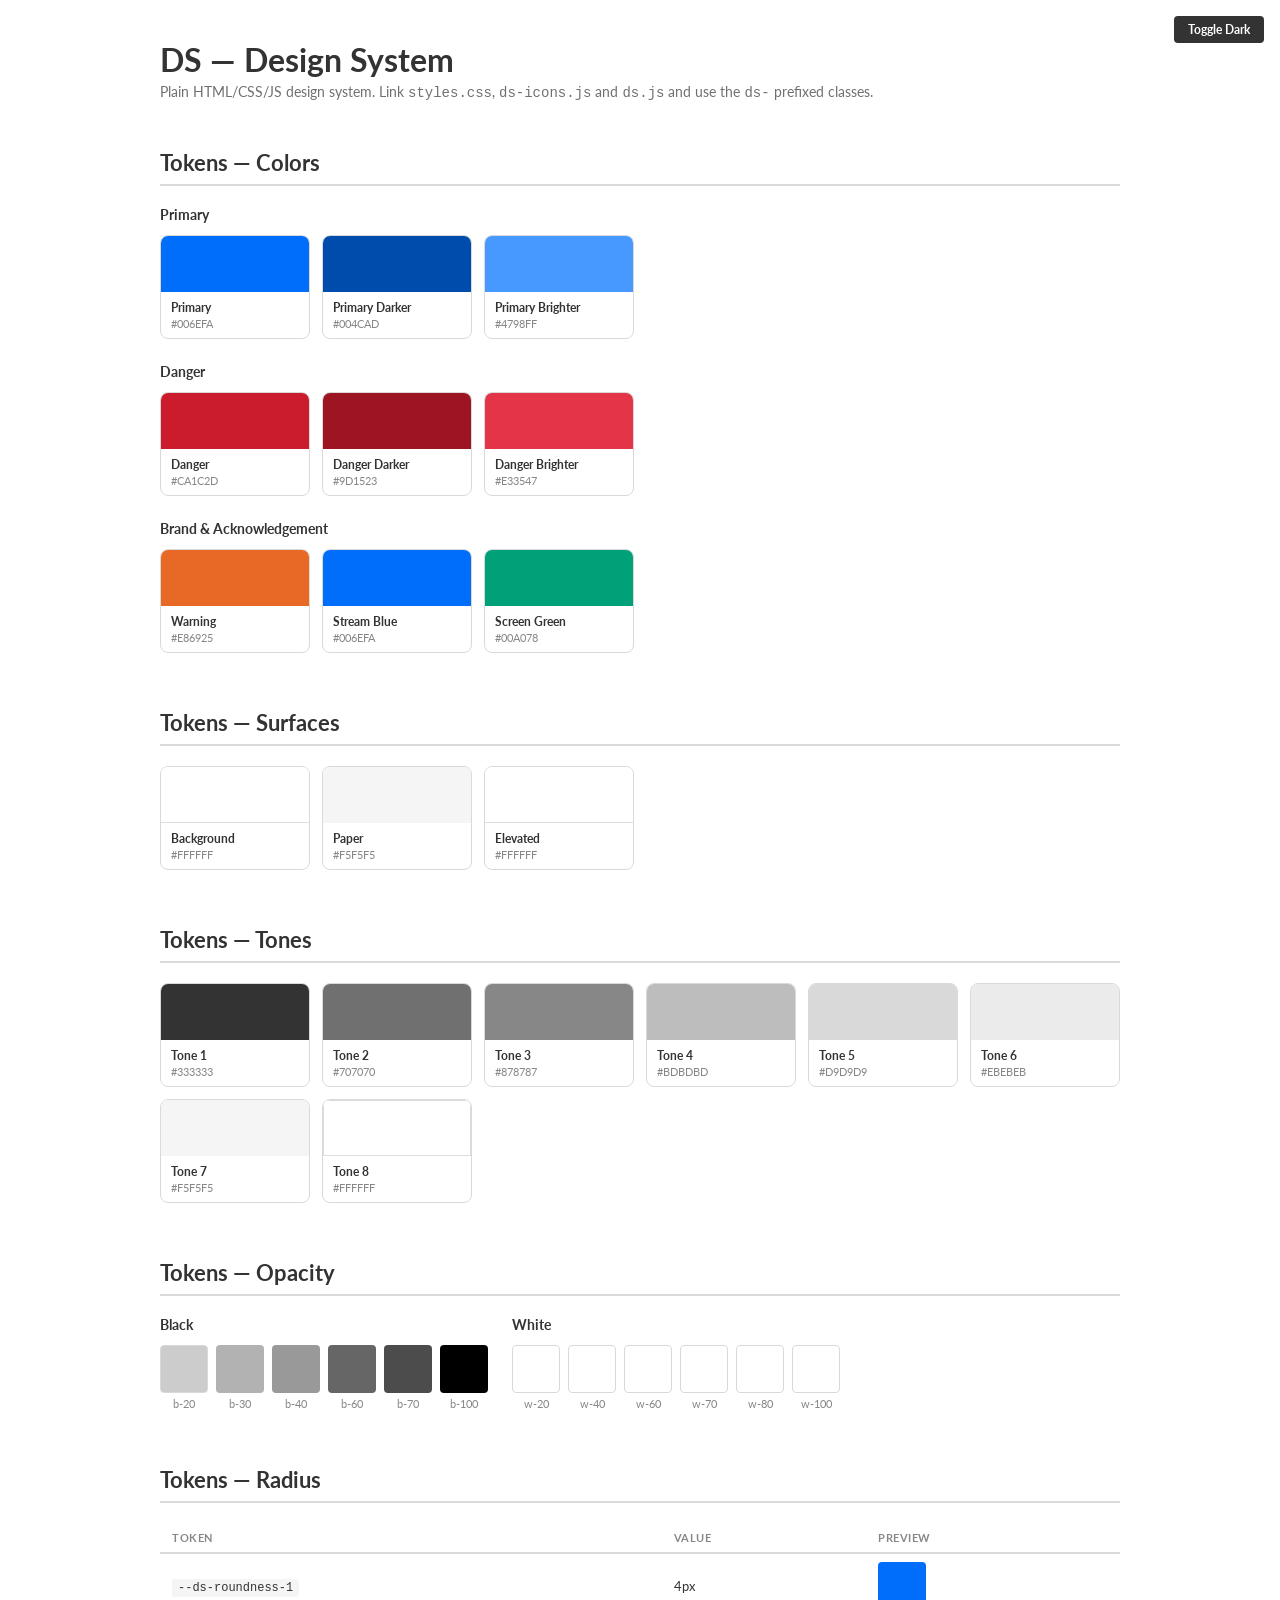
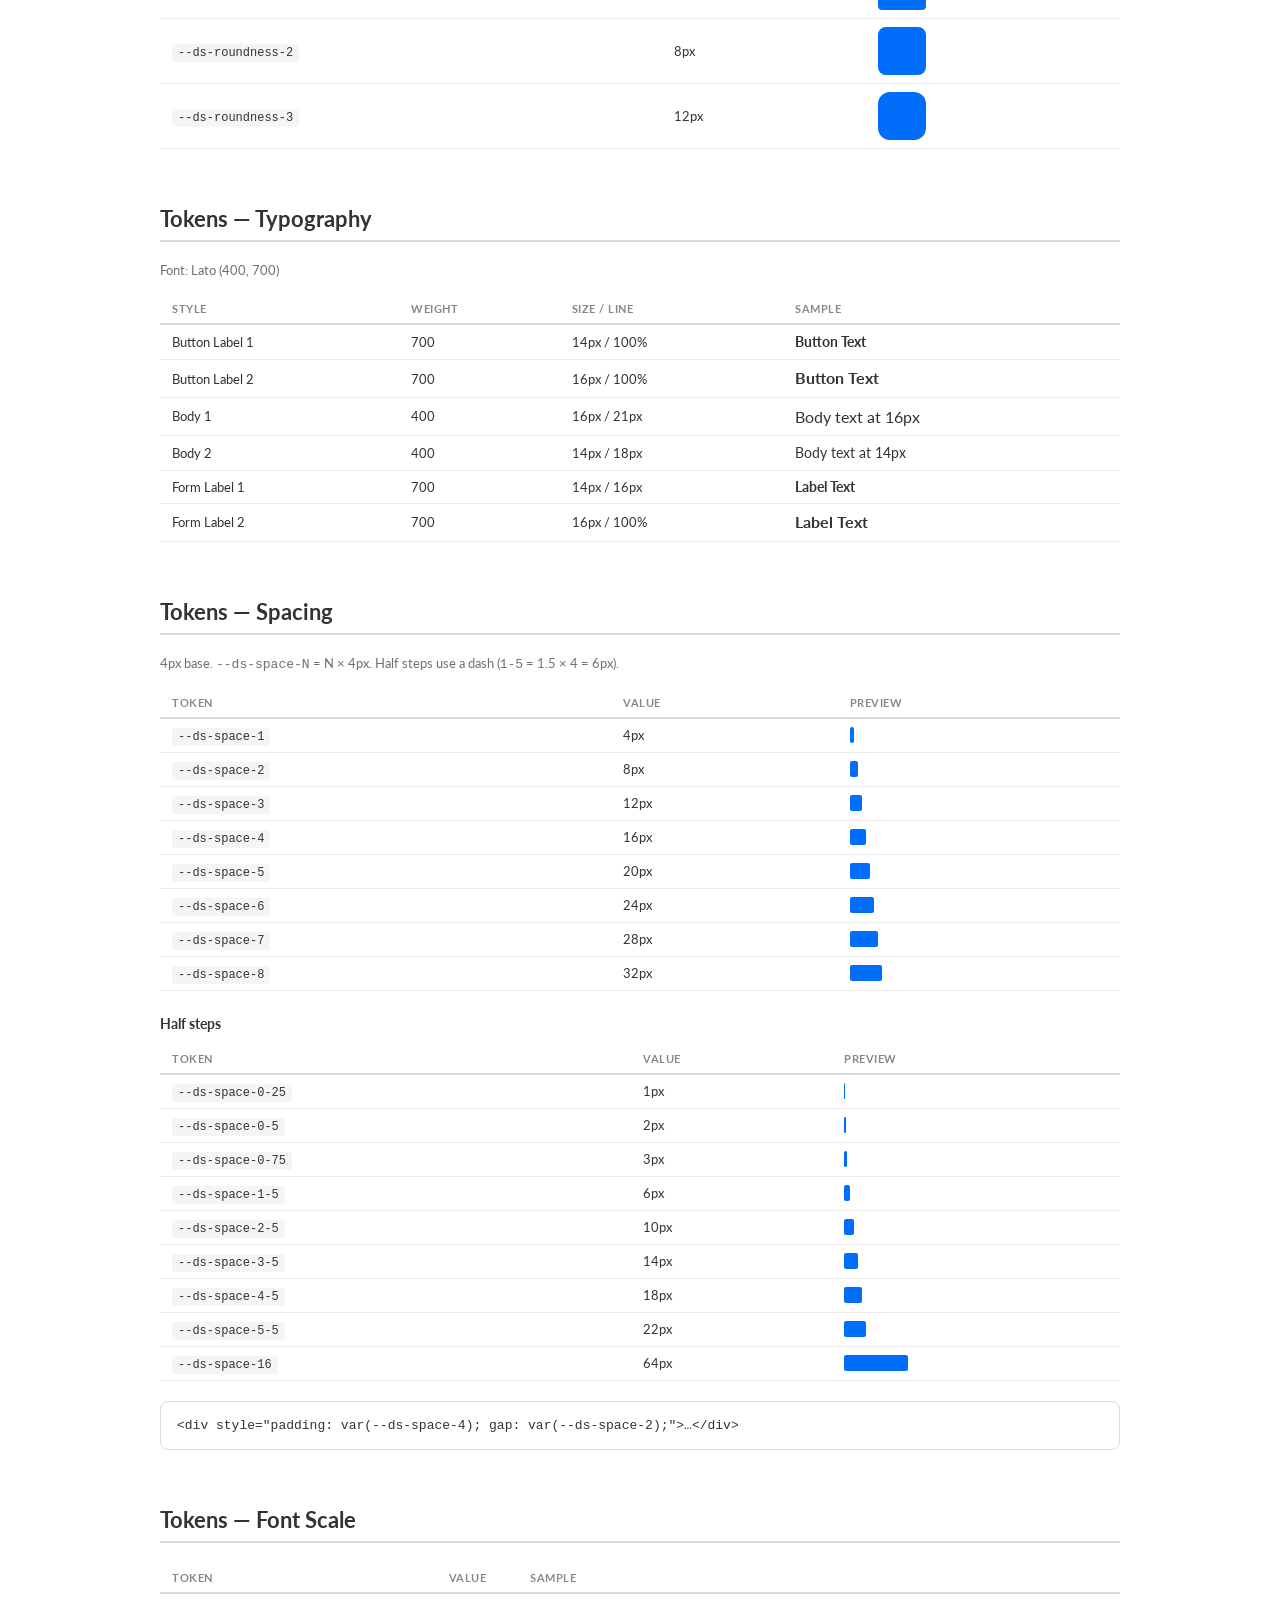
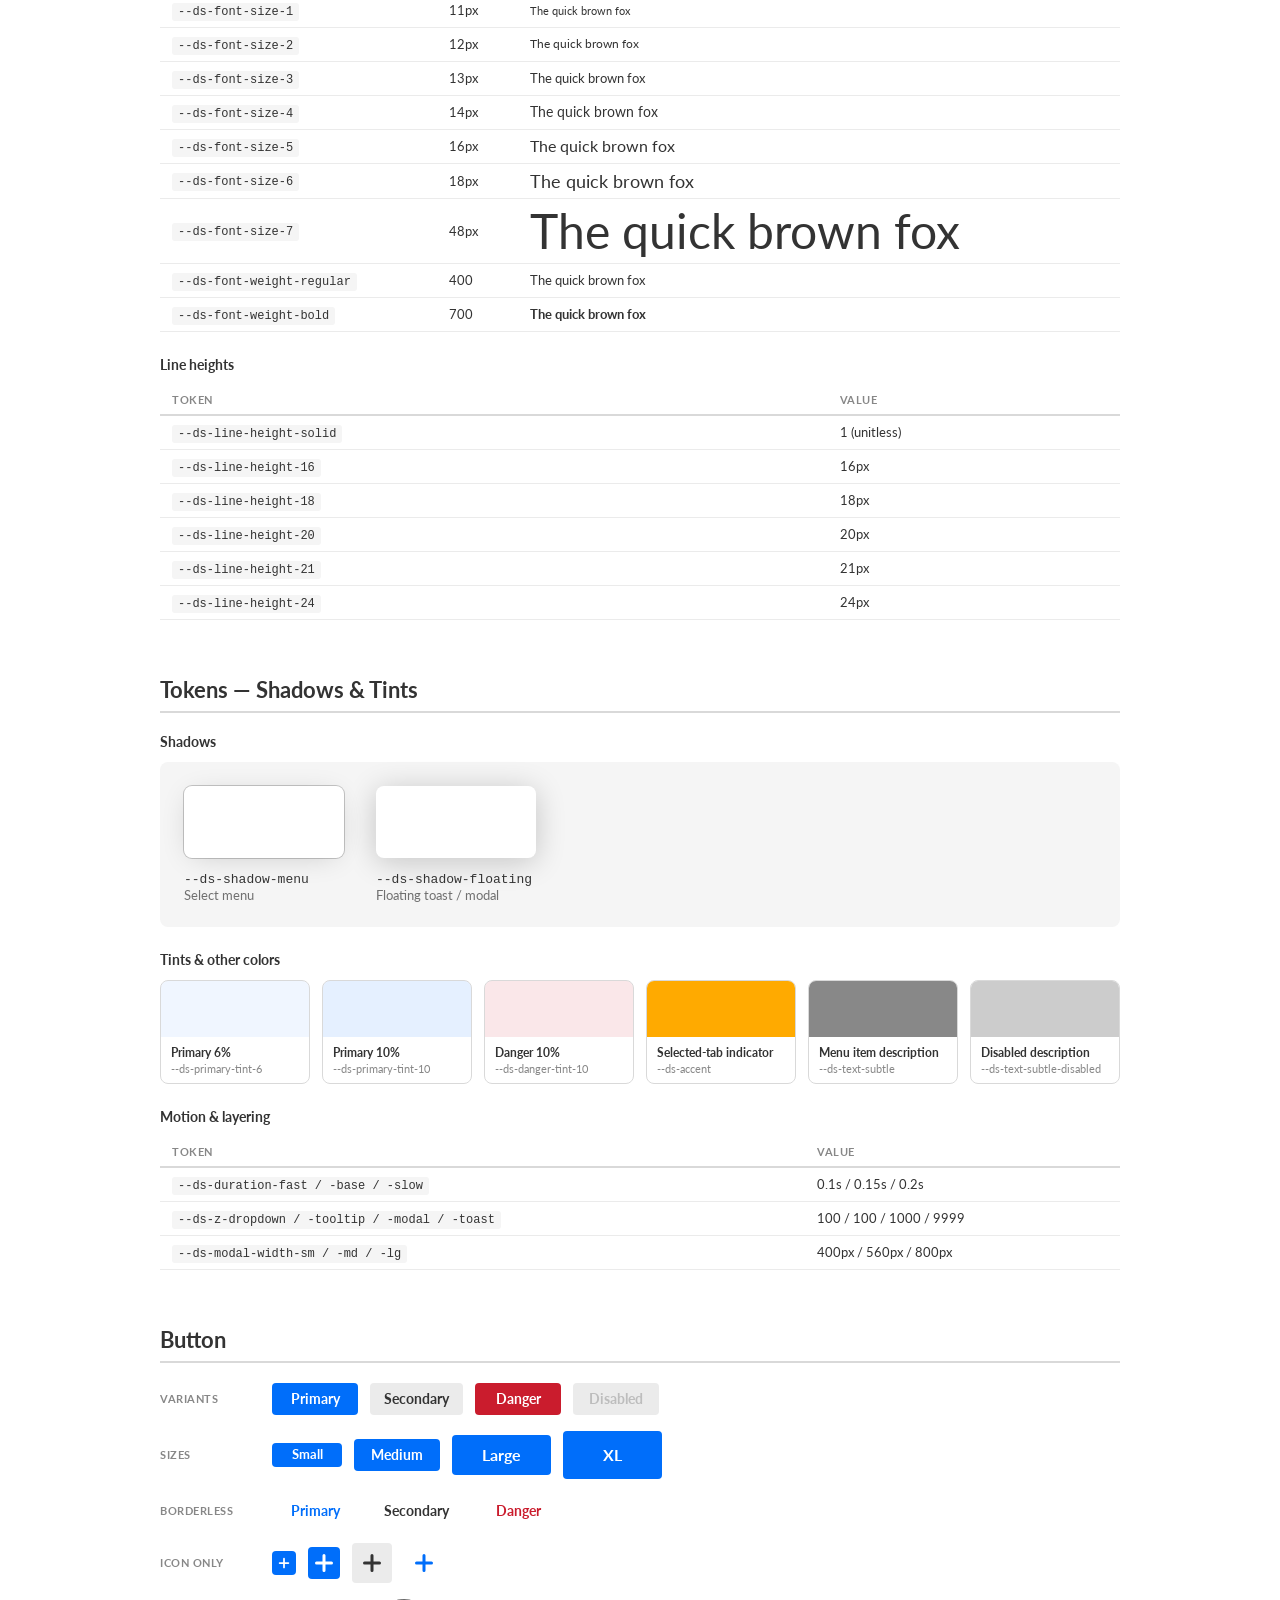
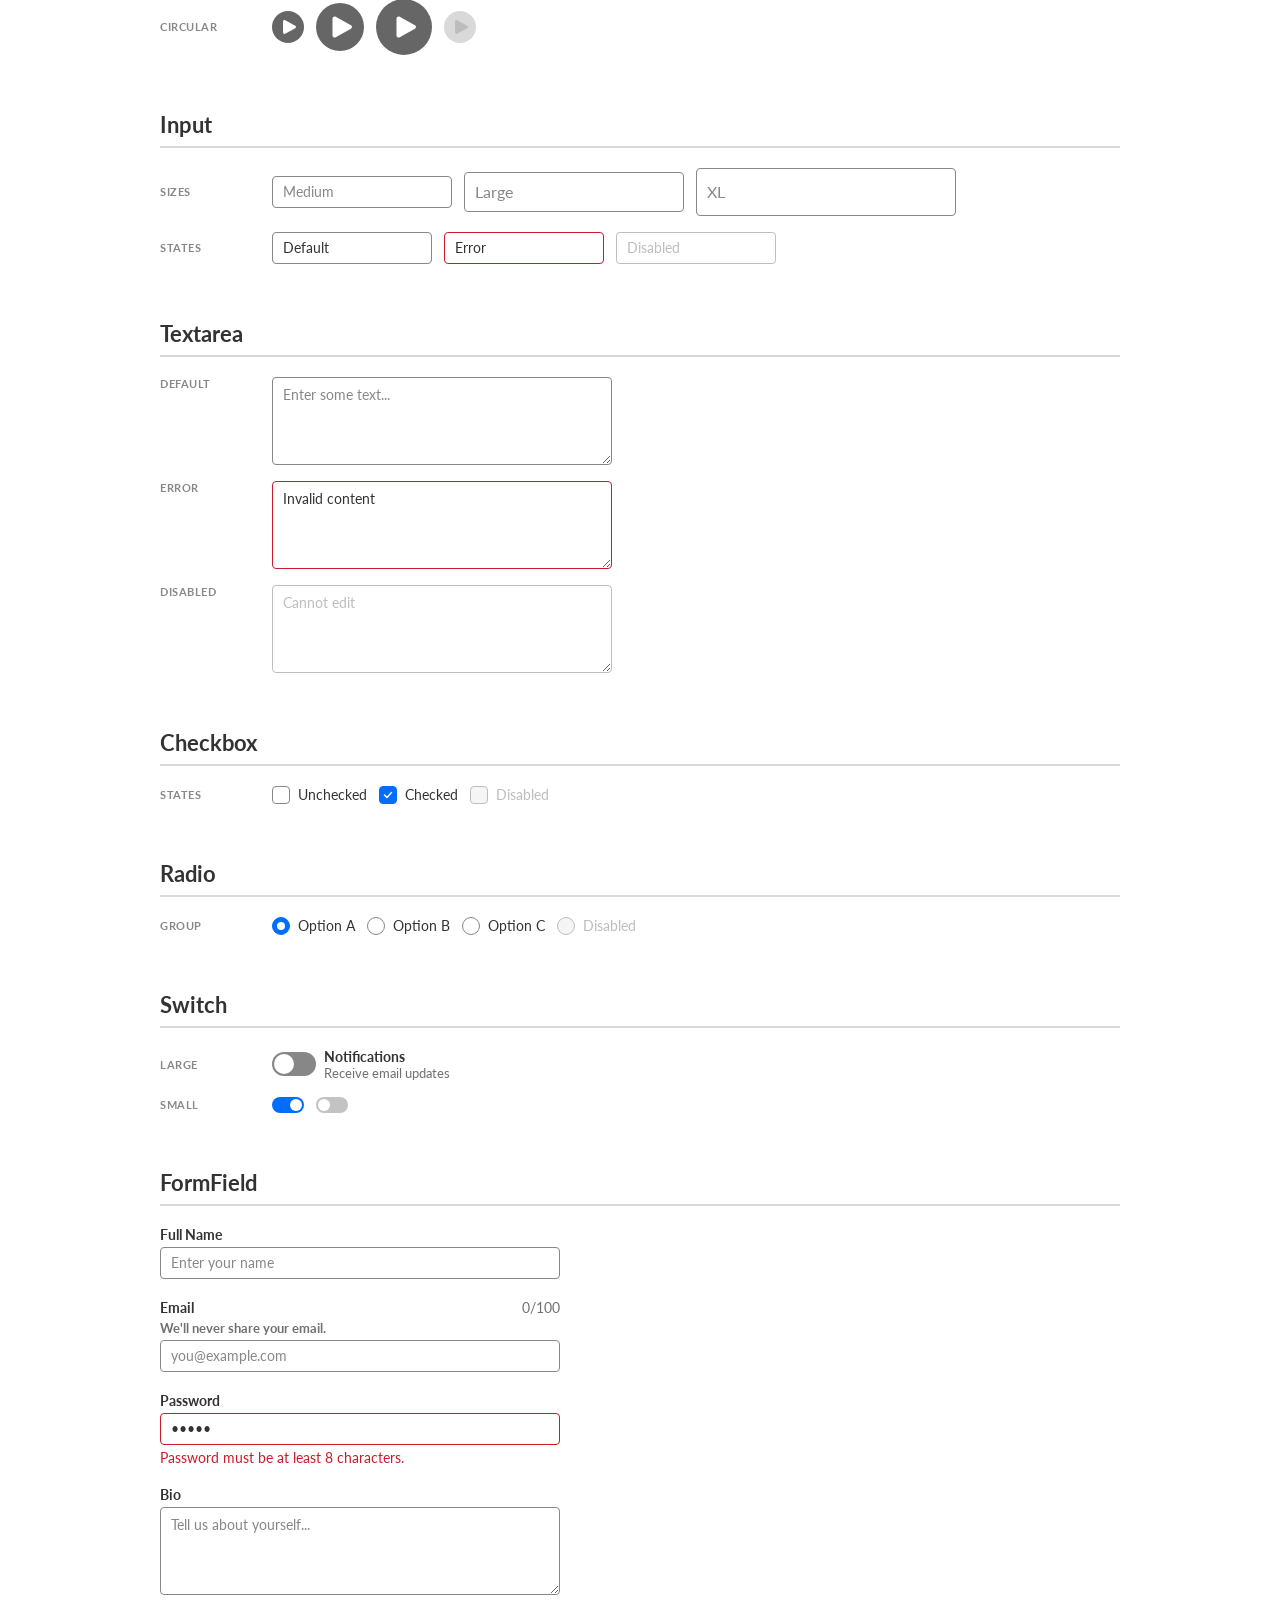
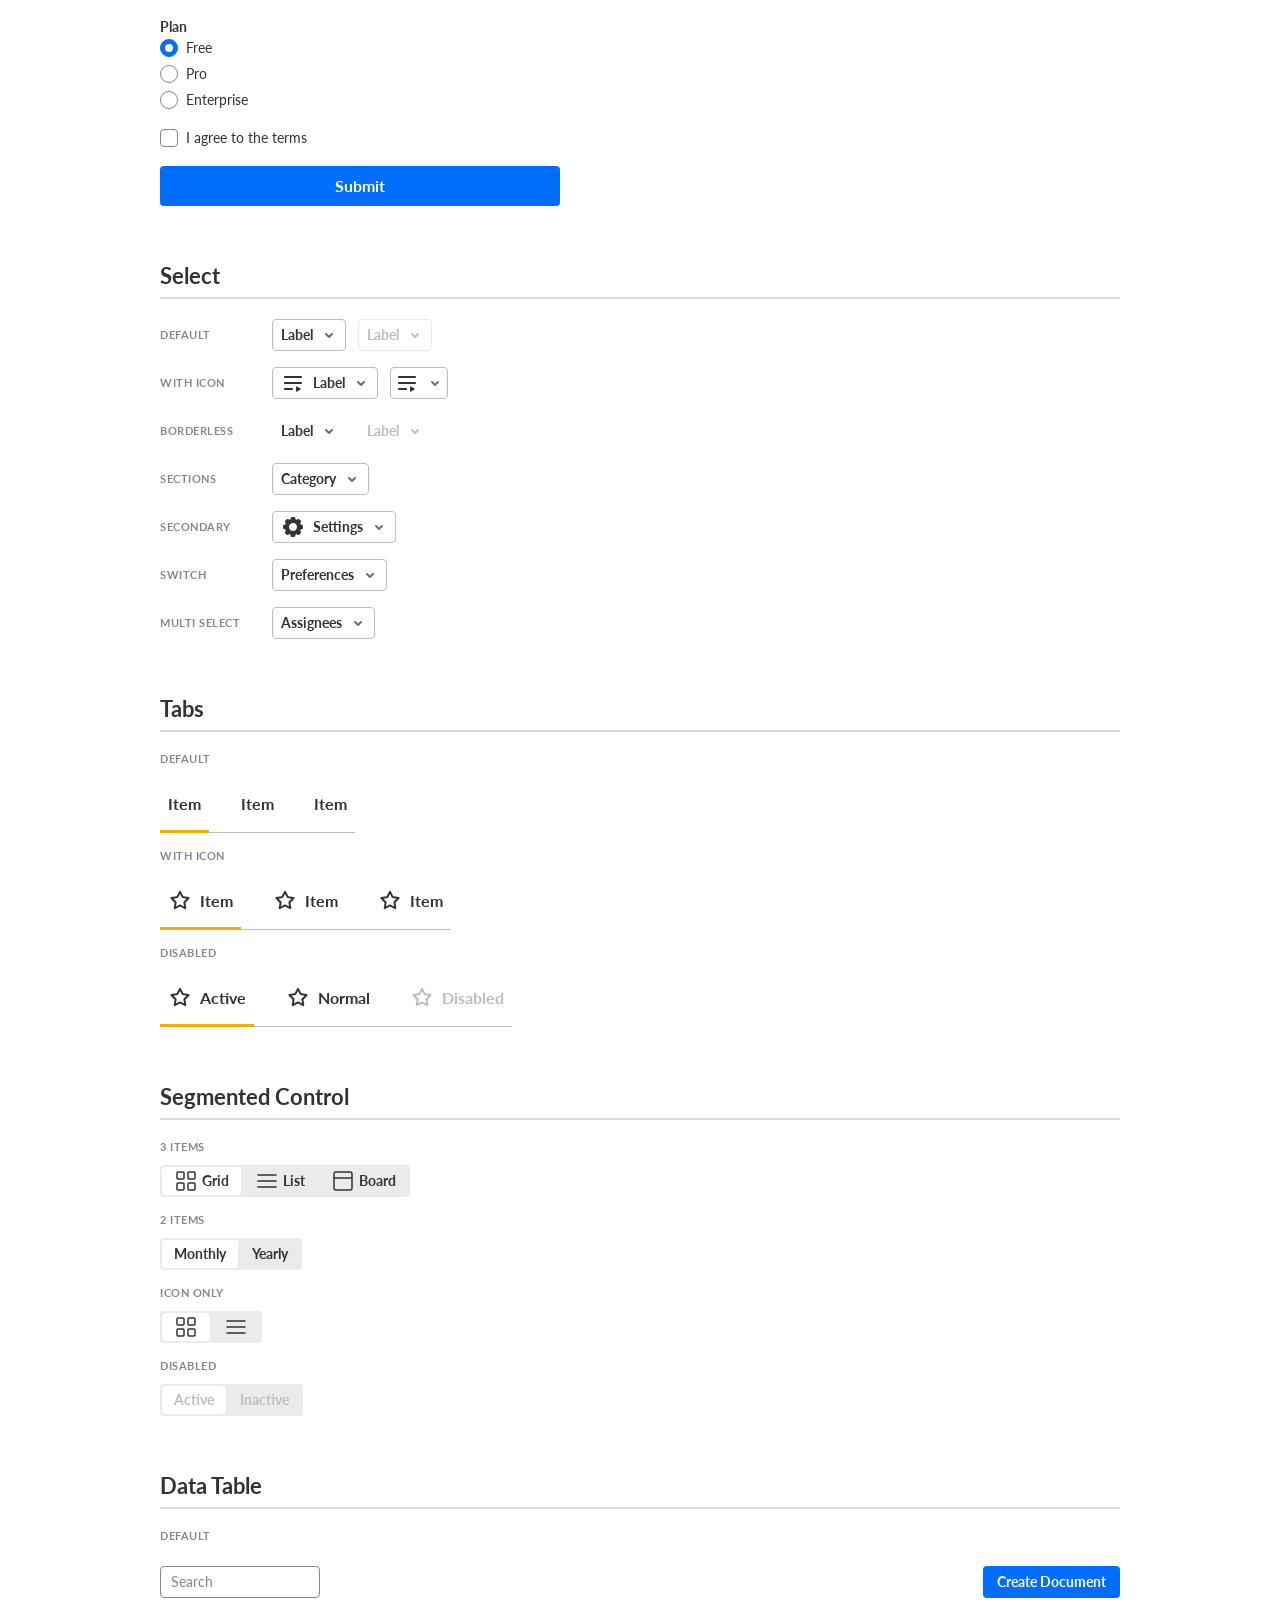
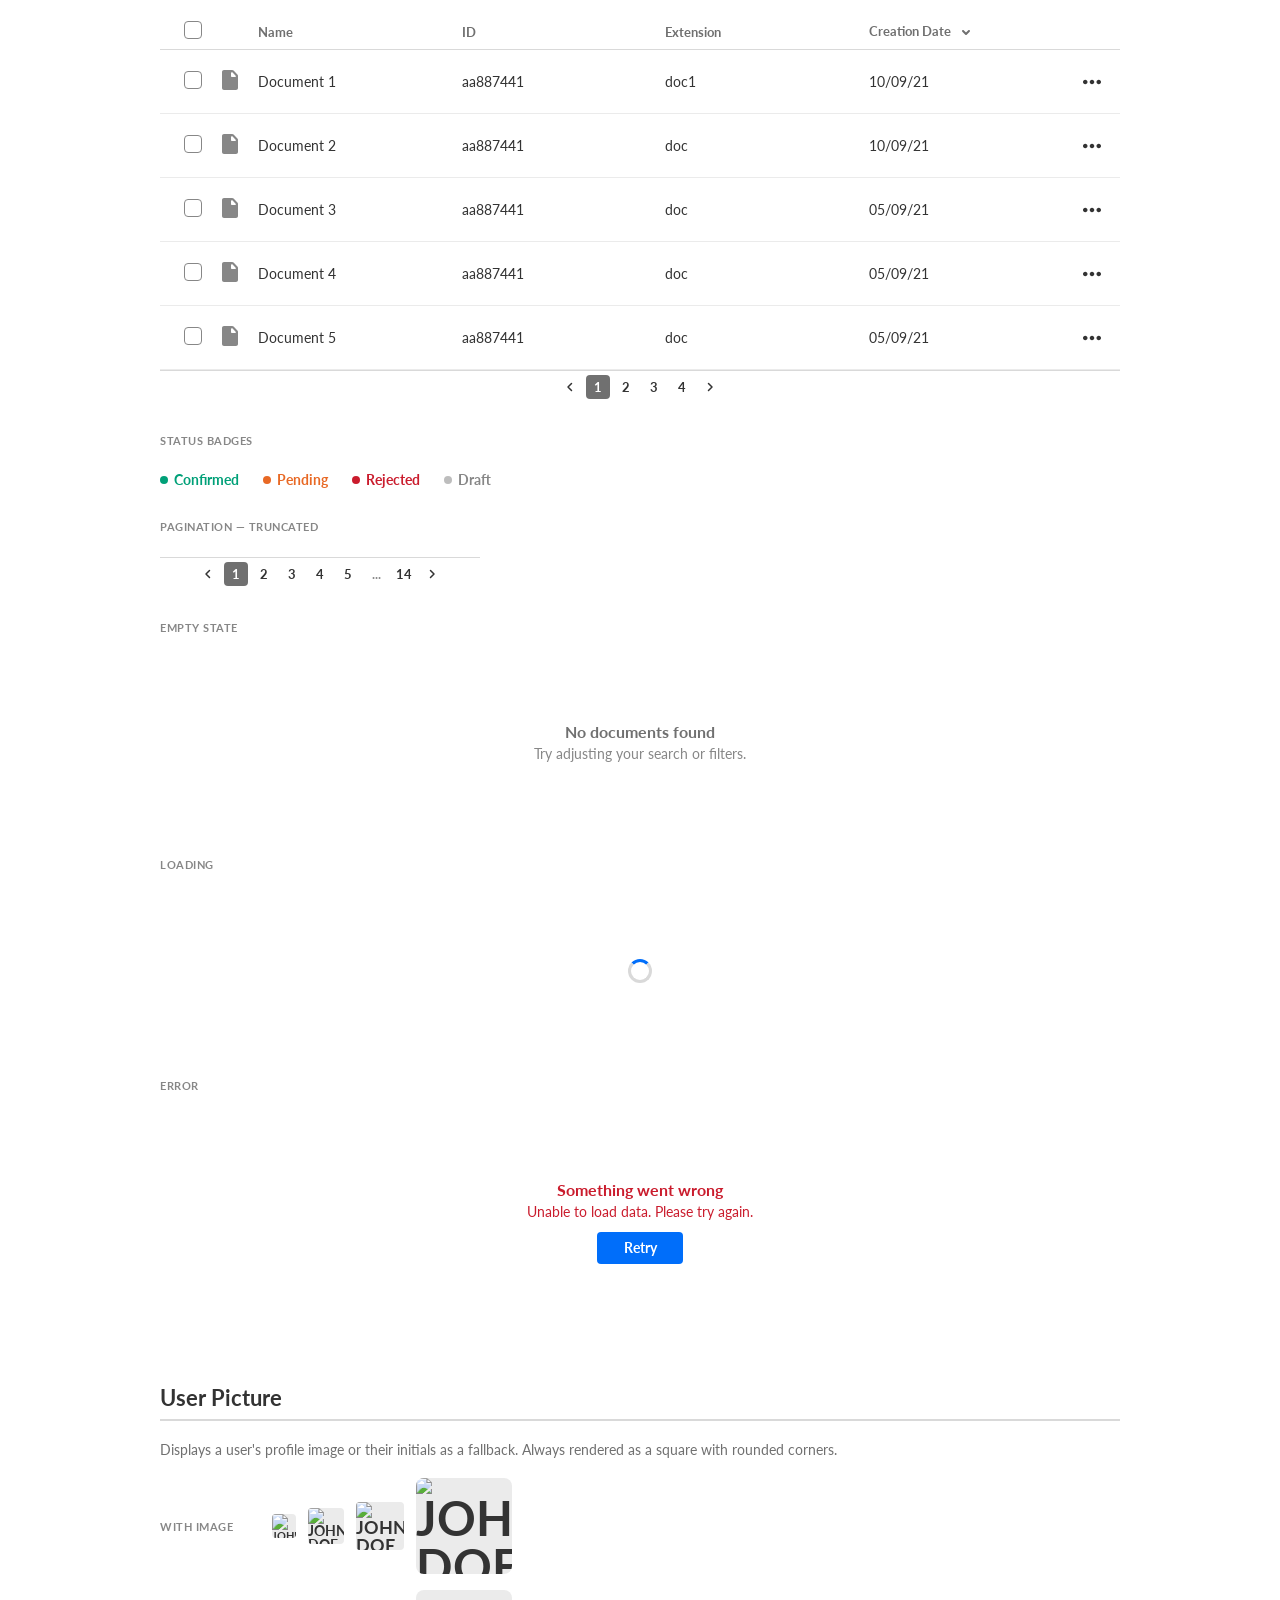
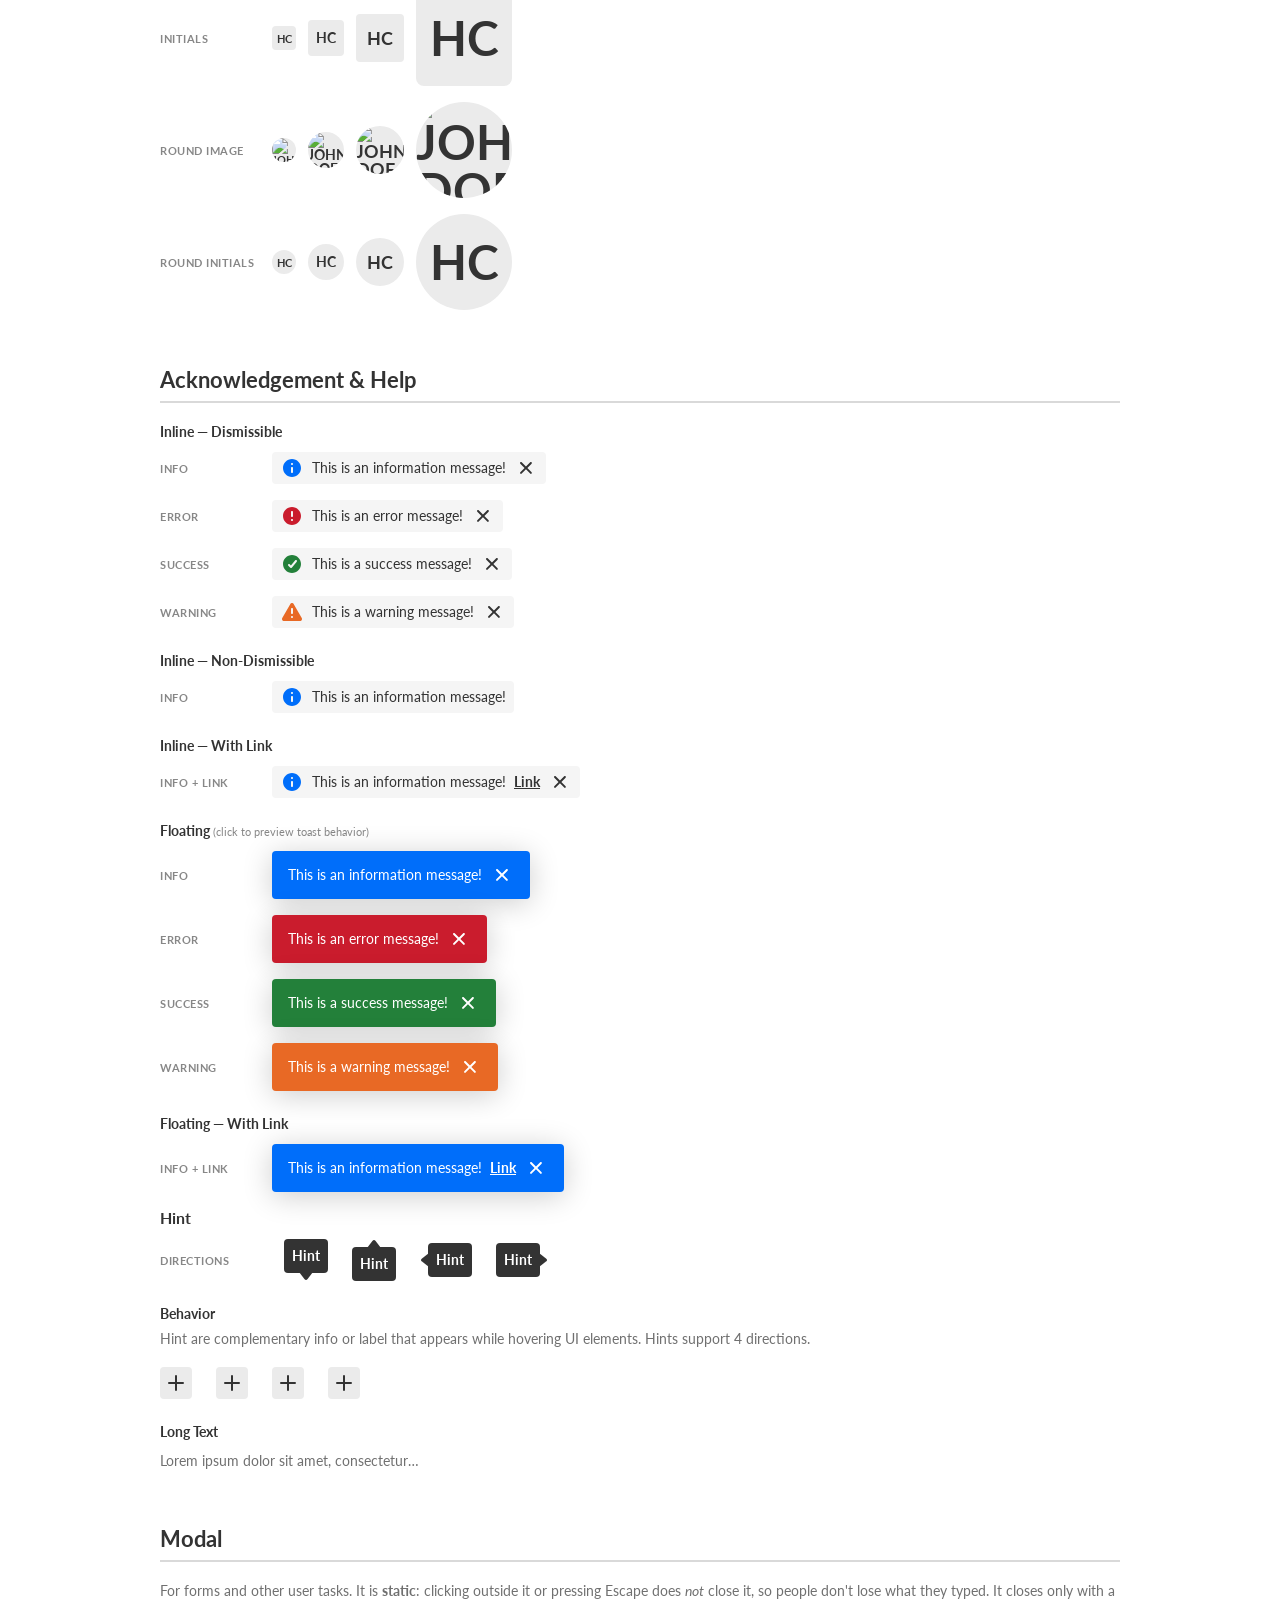
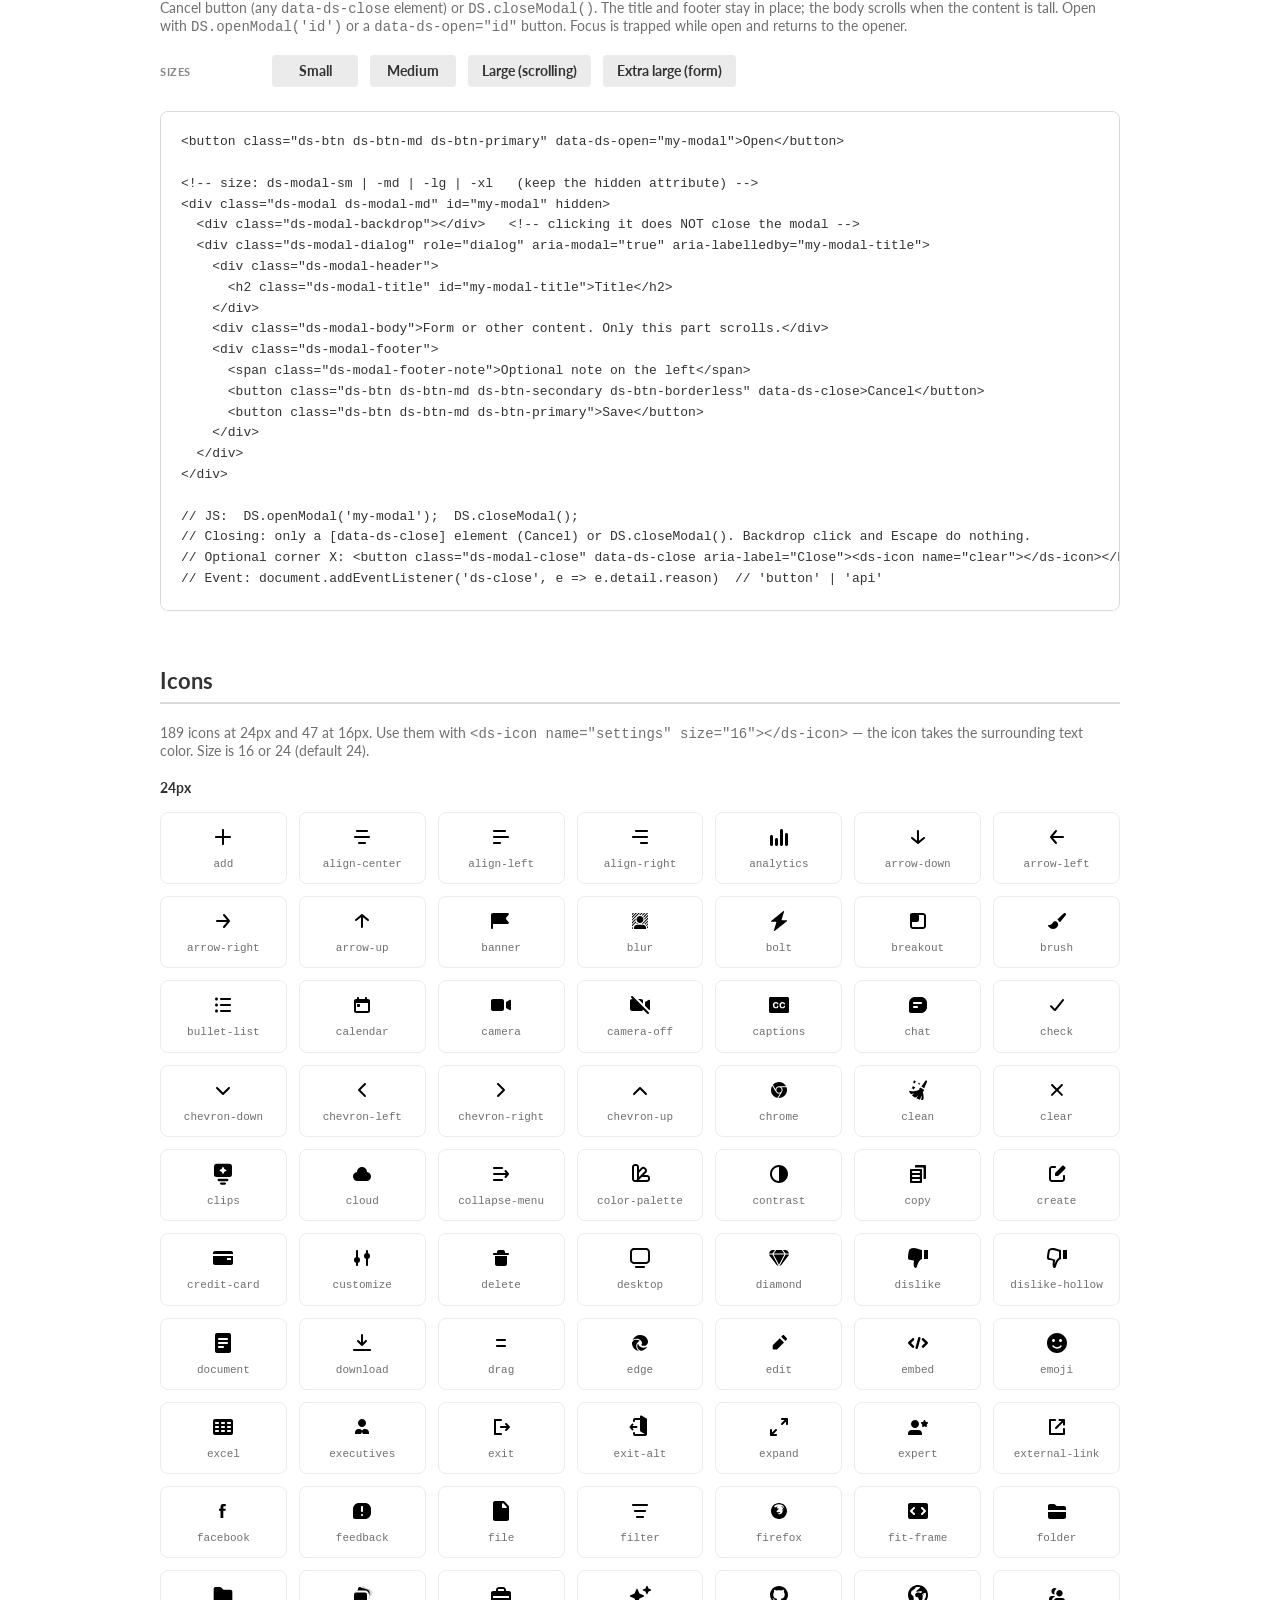
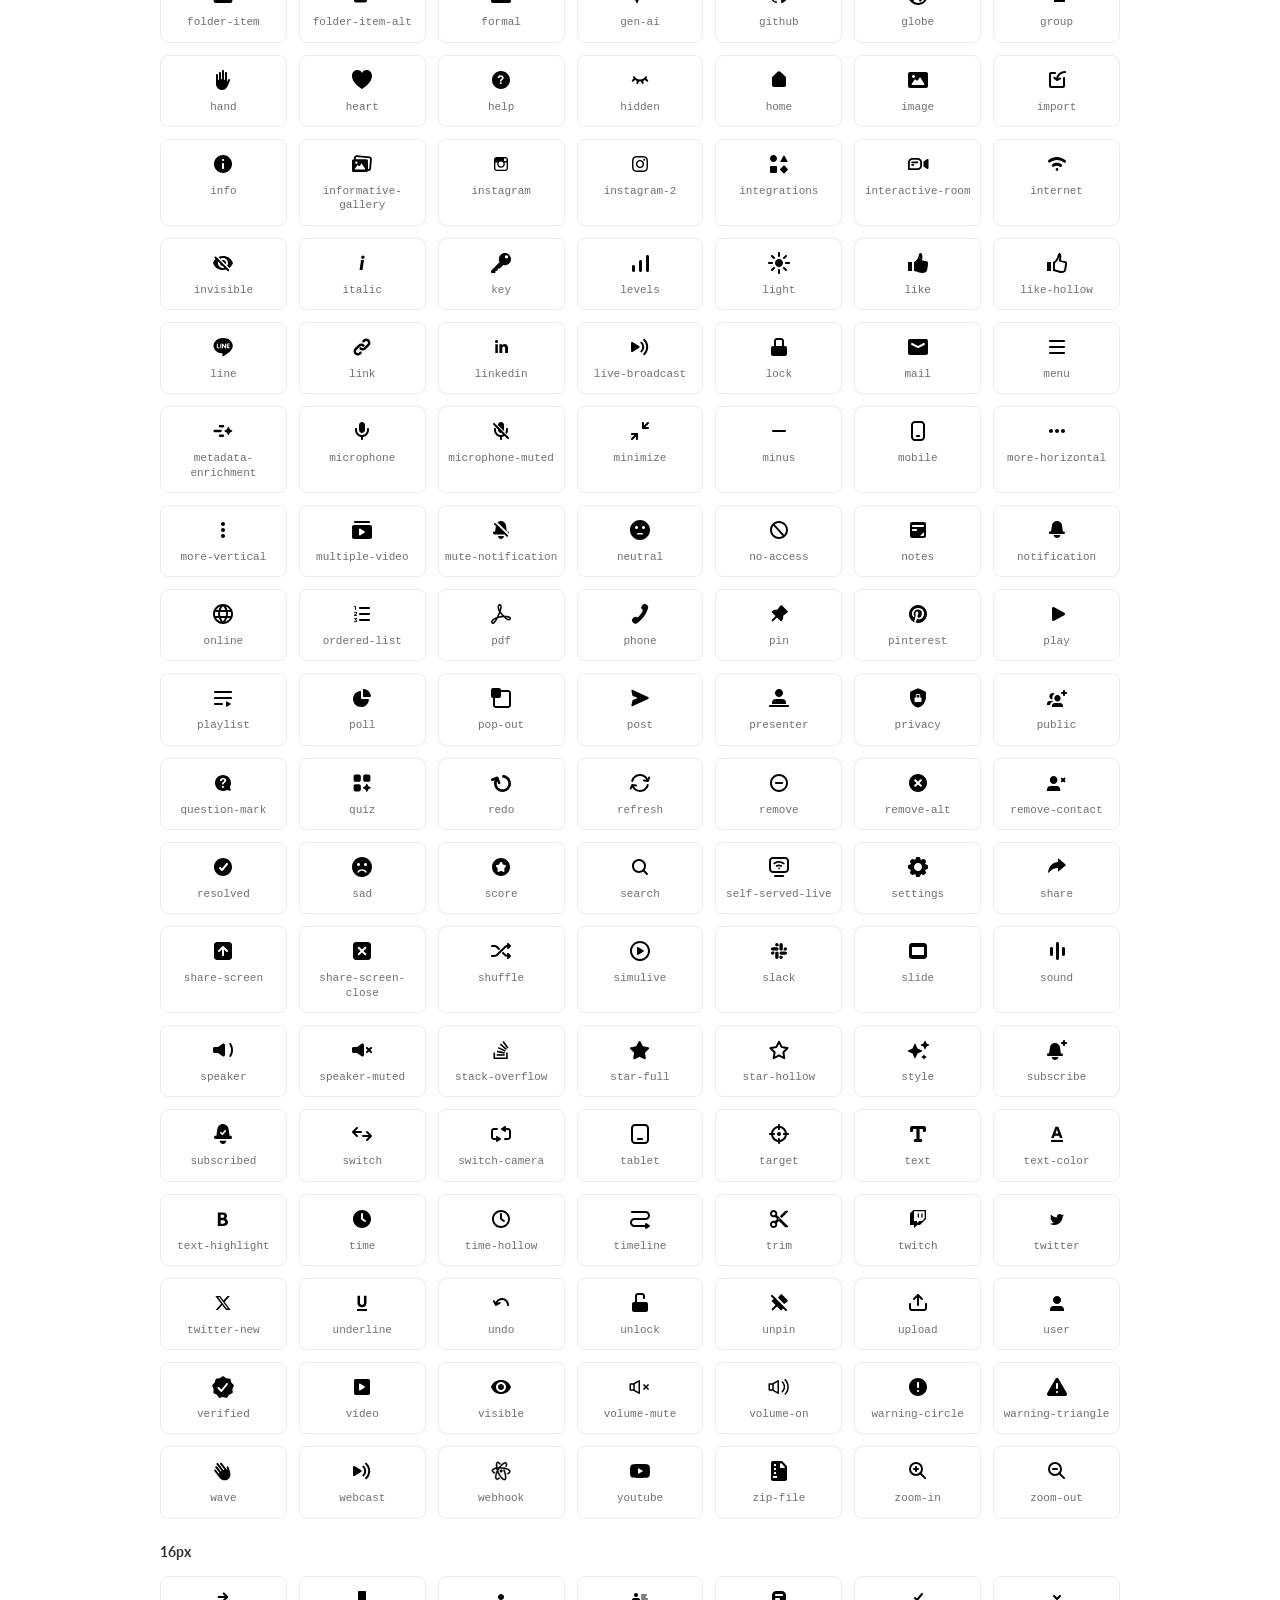
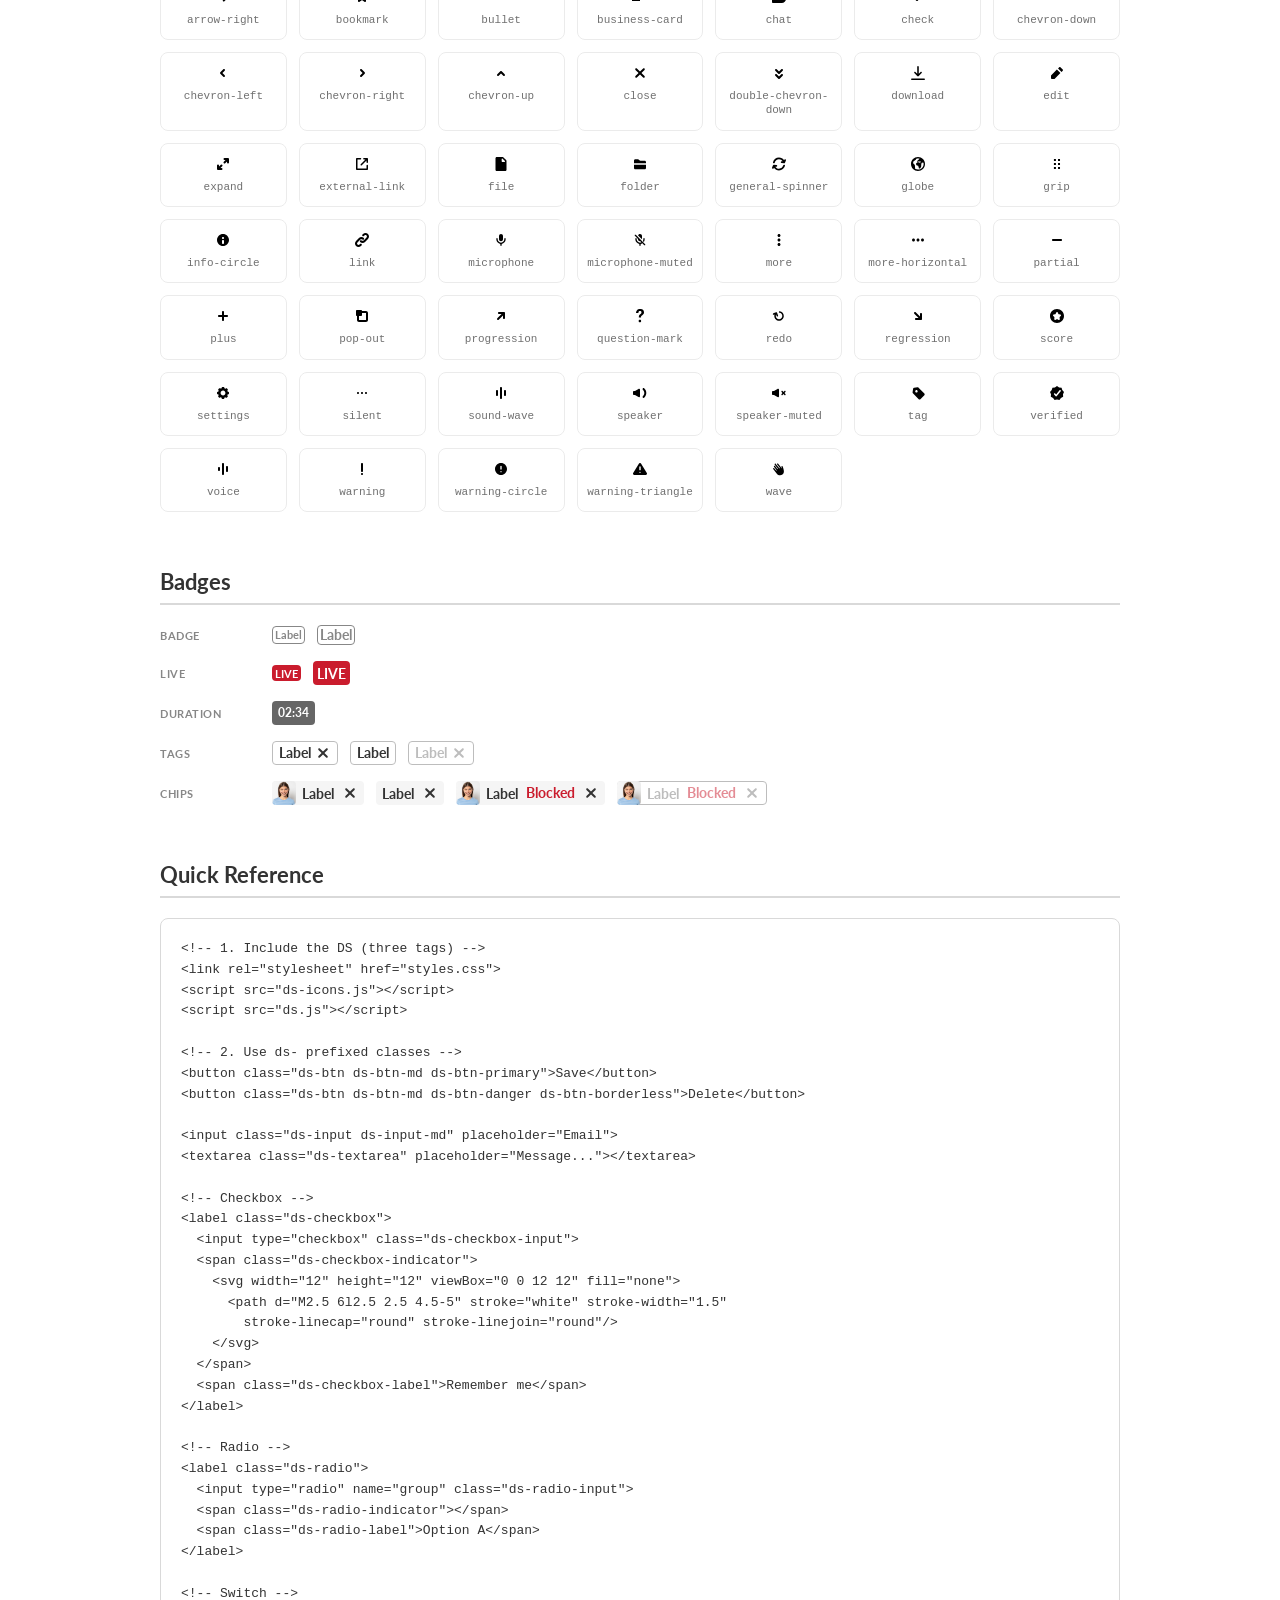
==== index.html @ f4e9b9c2 "d" ====
<!DOCTYPE html>
<html lang="en">
<head>
  <meta charset="UTF-8" />
  <meta name="viewport" content="width=device-width, initial-scale=1.0" />
  <title>Kaltura DS</title>
  <link rel="stylesheet" href="styles.css" />
  <style>
    /* ---- Preview-only styles (not part of the DS) ---- */
    * { margin: 0; padding: 0; box-sizing: border-box; }
    body {
      font-family: 'Lato', sans-serif;
      background: var(--ds-background);
      color: var(--ds-tone-1);
      padding: 40px 24px;
    }
    .preview-wrap { max-width: 960px; margin: 0 auto; }
    .preview-header { margin-bottom: 48px; }
    .preview-header h1 { font-size: 32px; font-weight: 700; margin-bottom: 4px; }
    .preview-header p { font-size: 14px; color: var(--ds-tone-2); }

    .section { margin-bottom: 56px; }
    .section-title {
      font-size: 22px; font-weight: 700; margin-bottom: 20px;
      padding-bottom: 8px; border-bottom: 2px solid var(--ds-tone-5);
    }
    .row {
      display: flex; align-items: center; gap: 12px;
      margin-bottom: 16px; flex-wrap: wrap;
    }
    .row-label {
      width: 100px; flex-shrink: 0;
      font-size: 11px; font-weight: 700; color: var(--ds-tone-3);
      text-transform: uppercase; letter-spacing: 0.5px;
    }

    .swatch-grid {
      display: grid; grid-template-columns: repeat(auto-fill, minmax(140px, 1fr));
      gap: 12px;
    }
    .swatch {
      border-radius: var(--ds-roundness-2);
      overflow: hidden; border: 1px solid var(--ds-tone-5);
      background: var(--ds-tone-8);
    }
    .swatch-color { height: 56px; }
    .swatch-info { padding: 8px 10px; }
    .swatch-name { font-size: 12px; font-weight: 700; }
    .swatch-val { font-size: 11px; color: var(--ds-tone-3); margin-top: 2px; }

    .token-table {
      width: 100%; border-collapse: collapse;
      font-size: 13px;
    }
    .token-table th {
      text-align: left; font-size: 11px; font-weight: 700;
      color: var(--ds-tone-3); text-transform: uppercase;
      letter-spacing: 0.5px; padding: 8px 12px;
      border-bottom: 2px solid var(--ds-tone-5);
    }
    .token-table td {
      padding: 8px 12px; border-bottom: 1px solid var(--ds-tone-6);
      vertical-align: middle;
    }
    .token-table code {
      font-size: 12px; background: var(--ds-tone-7);
      padding: 2px 6px; border-radius: 3px;
    }
    .radius-demo {
      width: 48px; height: 48px; background: var(--ds-primary);
    }
    .typo-sample { line-height: 1.3; }

    .icon-grid {
      display: grid; grid-template-columns: repeat(auto-fill, minmax(112px, 1fr));
      gap: 12px;
    }
    .icon-tile {
      display: flex; flex-direction: column; align-items: center; gap: 8px;
      padding: 12px 4px; border: 1px solid var(--ds-tone-6);
      border-radius: var(--ds-roundness-2);
    }
    .icon-name {
      font-size: 11px; color: var(--ds-tone-2); text-align: center;
      word-break: break-word; line-height: 1.3;
    }
    .space-bar { height: 16px; background: var(--ds-primary); border-radius: 2px; }
    .shadow-demo {
      width: 160px; height: 72px; border-radius: var(--ds-roundness-2);
      background: var(--ds-elevated);
    }

    .upload-tile {
      display: flex; align-items: center; justify-content: center;
      width: 64px; height: 64px; padding: var(--ds-space-2); cursor: pointer;
      color: var(--ds-tone-1); background: var(--ds-tone-8);
      border: 1px dashed var(--ds-tone-4); border-radius: var(--ds-roundness-1);
    }
    .upload-tile:hover { background: var(--ds-tone-7); }
    .upload-tile:focus-visible { outline: 2px solid var(--ds-primary); outline-offset: 2px; }

    .form-demo { max-width: 400px; }
    .theme-toggle {
      position: fixed; top: 16px; right: 16px;
      font-size: 12px; padding: 6px 14px;
      background: var(--ds-tone-1); color: var(--ds-tone-8);
      border: none; border-radius: var(--ds-roundness-1);
      cursor: pointer; font-weight: 700; font-family: 'Lato', sans-serif;
    }
  </style>
</head>
<body>

<button class="theme-toggle" data-ds-theme-toggle>Toggle Dark</button>

<div class="preview-wrap">
  <div class="preview-header">
    <h1>DS — Design System</h1>
    <p>Plain HTML/CSS/JS design system. Link <code>styles.css</code>, <code>ds-icons.js</code> and <code>ds.js</code> and use the <code>ds-</code> prefixed classes.</p>
  </div>

  <!-- ═══════════════════════════════════════════
       TOKENS — Colors
       ═══════════════════════════════════════════ -->
  <div class="section">
    <h2 class="section-title">Tokens — Colors</h2>

    <h3 style="font-size:14px; font-weight:700; margin-bottom:12px;">Primary</h3>
    <div class="swatch-grid" style="margin-bottom:24px;">
      <div class="swatch">
        <div class="swatch-color" style="background: var(--ds-primary);"></div>
        <div class="swatch-info"><div class="swatch-name">Primary</div><div class="swatch-val">#006EFA</div></div>
      </div>
      <div class="swatch">
        <div class="swatch-color" style="background: var(--ds-primary-darker);"></div>
        <div class="swatch-info"><div class="swatch-name">Primary Darker</div><div class="swatch-val">#004CAD</div></div>
      </div>
      <div class="swatch">
        <div class="swatch-color" style="background: var(--ds-primary-brighter);"></div>
        <div class="swatch-info"><div class="swatch-name">Primary Brighter</div><div class="swatch-val">#4798FF</div></div>
      </div>
    </div>

    <h3 style="font-size:14px; font-weight:700; margin-bottom:12px;">Danger</h3>
    <div class="swatch-grid" style="margin-bottom:24px;">
      <div class="swatch">
        <div class="swatch-color" style="background: var(--ds-danger);"></div>
        <div class="swatch-info"><div class="swatch-name">Danger</div><div class="swatch-val">#CA1C2D</div></div>
      </div>
      <div class="swatch">
        <div class="swatch-color" style="background: var(--ds-danger-darker);"></div>
        <div class="swatch-info"><div class="swatch-name">Danger Darker</div><div class="swatch-val">#9D1523</div></div>
      </div>
      <div class="swatch">
        <div class="swatch-color" style="background: var(--ds-danger-brighter);"></div>
        <div class="swatch-info"><div class="swatch-name">Danger Brighter</div><div class="swatch-val">#E33547</div></div>
      </div>
    </div>

    <h3 style="font-size:14px; font-weight:700; margin-bottom:12px;">Brand &amp; Acknowledgement</h3>
    <div class="swatch-grid" style="margin-bottom:24px;">
      <div class="swatch">
        <div class="swatch-color" style="background: var(--ds-warning);"></div>
        <div class="swatch-info"><div class="swatch-name">Warning</div><div class="swatch-val">#E86925</div></div>
      </div>
      <div class="swatch">
        <div class="swatch-color" style="background: var(--ds-stream-blue);"></div>
        <div class="swatch-info"><div class="swatch-name">Stream Blue</div><div class="swatch-val">#006EFA</div></div>
      </div>
      <div class="swatch">
        <div class="swatch-color" style="background: var(--ds-screen-green);"></div>
        <div class="swatch-info"><div class="swatch-name">Screen Green</div><div class="swatch-val">#00A078</div></div>
      </div>
    </div>
  </div>

  <!-- ═══════════════════════════════════════════
       TOKENS — Surfaces
       ═══════════════════════════════════════════ -->
  <div class="section">
    <h2 class="section-title">Tokens — Surfaces</h2>
    <div class="swatch-grid">
      <div class="swatch">
        <div class="swatch-color" style="background: var(--ds-background); border-bottom: 1px solid #ddd;"></div>
        <div class="swatch-info"><div class="swatch-name">Background</div><div class="swatch-val">#FFFFFF</div></div>
      </div>
      <div class="swatch">
        <div class="swatch-color" style="background: var(--ds-paper);"></div>
        <div class="swatch-info"><div class="swatch-name">Paper</div><div class="swatch-val">#F5F5F5</div></div>
      </div>
      <div class="swatch">
        <div class="swatch-color" style="background: var(--ds-elevated); border-bottom: 1px solid #ddd;"></div>
        <div class="swatch-info"><div class="swatch-name">Elevated</div><div class="swatch-val">#FFFFFF</div></div>
      </div>
    </div>
  </div>

  <!-- ═══════════════════════════════════════════
       TOKENS — Tones
       ═══════════════════════════════════════════ -->
  <div class="section">
    <h2 class="section-title">Tokens — Tones</h2>
    <div class="swatch-grid">
      <div class="swatch">
        <div class="swatch-color" style="background: var(--ds-tone-1);"></div>
        <div class="swatch-info"><div class="swatch-name">Tone 1</div><div class="swatch-val">#333333</div></div>
      </div>
      <div class="swatch">
        <div class="swatch-color" style="background: var(--ds-tone-2);"></div>
        <div class="swatch-info"><div class="swatch-name">Tone 2</div><div class="swatch-val">#707070</div></div>
      </div>
      <div class="swatch">
        <div class="swatch-color" style="background: var(--ds-tone-3);"></div>
        <div class="swatch-info"><div class="swatch-name">Tone 3</div><div class="swatch-val">#878787</div></div>
      </div>
      <div class="swatch">
        <div class="swatch-color" style="background: var(--ds-tone-4);"></div>
        <div class="swatch-info"><div class="swatch-name">Tone 4</div><div class="swatch-val">#BDBDBD</div></div>
      </div>
      <div class="swatch">
        <div class="swatch-color" style="background: var(--ds-tone-5);"></div>
        <div class="swatch-info"><div class="swatch-name">Tone 5</div><div class="swatch-val">#D9D9D9</div></div>
      </div>
      <div class="swatch">
        <div class="swatch-color" style="background: var(--ds-tone-6);"></div>
        <div class="swatch-info"><div class="swatch-name">Tone 6</div><div class="swatch-val">#EBEBEB</div></div>
      </div>
      <div class="swatch">
        <div class="swatch-color" style="background: var(--ds-tone-7);"></div>
        <div class="swatch-info"><div class="swatch-name">Tone 7</div><div class="swatch-val">#F5F5F5</div></div>
      </div>
      <div class="swatch">
        <div class="swatch-color" style="background: var(--ds-tone-8); border: 1px solid #ddd;"></div>
        <div class="swatch-info"><div class="swatch-name">Tone 8</div><div class="swatch-val">#FFFFFF</div></div>
      </div>
    </div>
  </div>

  <!-- ═══════════════════════════════════════════
       TOKENS — Opacity
       ═══════════════════════════════════════════ -->
  <div class="section">
    <h2 class="section-title">Tokens — Opacity</h2>
    <div style="display:flex; gap:24px; flex-wrap:wrap;">
      <div>
        <h3 style="font-size:14px; font-weight:700; margin-bottom:12px;">Black</h3>
        <div style="display:flex; gap:8px;">
          <div style="text-align:center;">
            <div style="width:48px;height:48px;background:var(--ds-b-20);border-radius:var(--ds-roundness-1);border:1px solid var(--ds-tone-5);"></div>
            <div style="font-size:11px;margin-top:4px;color:var(--ds-tone-3);">b-20</div>
          </div>
          <div style="text-align:center;">
            <div style="width:48px;height:48px;background:var(--ds-b-30);border-radius:var(--ds-roundness-1);"></div>
            <div style="font-size:11px;margin-top:4px;color:var(--ds-tone-3);">b-30</div>
          </div>
          <div style="text-align:center;">
            <div style="width:48px;height:48px;background:var(--ds-b-40);border-radius:var(--ds-roundness-1);"></div>
            <div style="font-size:11px;margin-top:4px;color:var(--ds-tone-3);">b-40</div>
          </div>
          <div style="text-align:center;">
            <div style="width:48px;height:48px;background:var(--ds-b-60);border-radius:var(--ds-roundness-1);"></div>
            <div style="font-size:11px;margin-top:4px;color:var(--ds-tone-3);">b-60</div>
          </div>
          <div style="text-align:center;">
            <div style="width:48px;height:48px;background:var(--ds-b-70);border-radius:var(--ds-roundness-1);"></div>
            <div style="font-size:11px;margin-top:4px;color:var(--ds-tone-3);">b-70</div>
          </div>
          <div style="text-align:center;">
            <div style="width:48px;height:48px;background:var(--ds-b-100);border-radius:var(--ds-roundness-1);"></div>
            <div style="font-size:11px;margin-top:4px;color:var(--ds-tone-3);">b-100</div>
          </div>
        </div>
      </div>
      <div>
        <h3 style="font-size:14px; font-weight:700; margin-bottom:12px;">White</h3>
        <div style="display:flex; gap:8px;">
          <div style="text-align:center;">
            <div style="width:48px;height:48px;background:var(--ds-w-20);border-radius:var(--ds-roundness-1);border:1px solid var(--ds-tone-5);"></div>
            <div style="font-size:11px;margin-top:4px;color:var(--ds-tone-3);">w-20</div>
          </div>
          <div style="text-align:center;">
            <div style="width:48px;height:48px;background:var(--ds-w-40);border-radius:var(--ds-roundness-1);border:1px solid var(--ds-tone-5);"></div>
            <div style="font-size:11px;margin-top:4px;color:var(--ds-tone-3);">w-40</div>
          </div>
          <div style="text-align:center;">
            <div style="width:48px;height:48px;background:var(--ds-w-60);border-radius:var(--ds-roundness-1);border:1px solid var(--ds-tone-5);"></div>
            <div style="font-size:11px;margin-top:4px;color:var(--ds-tone-3);">w-60</div>
          </div>
          <div style="text-align:center;">
            <div style="width:48px;height:48px;background:var(--ds-w-70);border-radius:var(--ds-roundness-1);border:1px solid var(--ds-tone-5);"></div>
            <div style="font-size:11px;margin-top:4px;color:var(--ds-tone-3);">w-70</div>
          </div>
          <div style="text-align:center;">
            <div style="width:48px;height:48px;background:var(--ds-w-80);border-radius:var(--ds-roundness-1);border:1px solid var(--ds-tone-5);"></div>
            <div style="font-size:11px;margin-top:4px;color:var(--ds-tone-3);">w-80</div>
          </div>
          <div style="text-align:center;">
            <div style="width:48px;height:48px;background:var(--ds-w-100);border-radius:var(--ds-roundness-1);border:1px solid var(--ds-tone-5);"></div>
            <div style="font-size:11px;margin-top:4px;color:var(--ds-tone-3);">w-100</div>
          </div>
        </div>
      </div>
    </div>
  </div>

  <!-- ═══════════════════════════════════════════
       TOKENS — Radius
       ═══════════════════════════════════════════ -->
  <div class="section">
    <h2 class="section-title">Tokens — Radius</h2>
    <table class="token-table">
      <thead><tr><th>Token</th><th>Value</th><th>Preview</th></tr></thead>
      <tbody>
        <tr>
          <td><code>--ds-roundness-1</code></td>
          <td>4px</td>
          <td><div class="radius-demo" style="border-radius: var(--ds-roundness-1);"></div></td>
        </tr>
        <tr>
          <td><code>--ds-roundness-2</code></td>
          <td>8px</td>
          <td><div class="radius-demo" style="border-radius: var(--ds-roundness-2);"></div></td>
        </tr>
        <tr>
          <td><code>--ds-roundness-3</code></td>
          <td>12px</td>
          <td><div class="radius-demo" style="border-radius: var(--ds-roundness-3);"></div></td>
        </tr>
      </tbody>
    </table>
  </div>

  <!-- ═══════════════════════════════════════════
       TOKENS — Typography
       ═══════════════════════════════════════════ -->
  <div class="section">
    <h2 class="section-title">Tokens — Typography</h2>
    <p style="font-size:13px; color:var(--ds-tone-2); margin-bottom:16px;">Font: Lato (400, 700)</p>
    <table class="token-table">
      <thead><tr><th>Style</th><th>Weight</th><th>Size / Line</th><th>Sample</th></tr></thead>
      <tbody>
        <tr>
          <td>Button Label 1</td><td>700</td><td>14px / 100%</td>
          <td class="typo-sample" style="font-weight:700; font-size:14px;">Button Text</td>
        </tr>
        <tr>
          <td>Button Label 2</td><td>700</td><td>16px / 100%</td>
          <td class="typo-sample" style="font-weight:700; font-size:16px;">Button Text</td>
        </tr>
        <tr>
          <td>Body 1</td><td>400</td><td>16px / 21px</td>
          <td class="typo-sample" style="font-weight:400; font-size:16px; line-height:21px;">Body text at 16px</td>
        </tr>
        <tr>
          <td>Body 2</td><td>400</td><td>14px / 18px</td>
          <td class="typo-sample" style="font-weight:400; font-size:14px; line-height:18px;">Body text at 14px</td>
        </tr>
        <tr>
          <td>Form Label 1</td><td>700</td><td>14px / 16px</td>
          <td class="typo-sample" style="font-weight:700; font-size:14px; line-height:16px;">Label Text</td>
        </tr>
        <tr>
          <td>Form Label 2</td><td>700</td><td>16px / 100%</td>
          <td class="typo-sample" style="font-weight:700; font-size:16px;">Label Text</td>
        </tr>
      </tbody>
    </table>
  </div>

  <!-- ═══════════════════════════════════════════
       TOKENS — Spacing
       ═══════════════════════════════════════════ -->
  <div class="section">
    <h2 class="section-title">Tokens — Spacing</h2>
    <p style="font-size:var(--ds-font-size-3); color:var(--ds-tone-2); margin-bottom:var(--ds-space-4);">4px base. <code>--ds-space-N</code> = N &times; 4px. Half steps use a dash (<code>1-5</code> = 1.5 &times; 4 = 6px).</p>
    <table class="token-table">
      <thead><tr><th>Token</th><th>Value</th><th>Preview</th></tr></thead>
      <tbody>
        <tr><td><code>--ds-space-1</code></td><td>4px</td><td><div class="space-bar" style="width:var(--ds-space-1);"></div></td></tr>
        <tr><td><code>--ds-space-2</code></td><td>8px</td><td><div class="space-bar" style="width:var(--ds-space-2);"></div></td></tr>
        <tr><td><code>--ds-space-3</code></td><td>12px</td><td><div class="space-bar" style="width:var(--ds-space-3);"></div></td></tr>
        <tr><td><code>--ds-space-4</code></td><td>16px</td><td><div class="space-bar" style="width:var(--ds-space-4);"></div></td></tr>
        <tr><td><code>--ds-space-5</code></td><td>20px</td><td><div class="space-bar" style="width:var(--ds-space-5);"></div></td></tr>
        <tr><td><code>--ds-space-6</code></td><td>24px</td><td><div class="space-bar" style="width:var(--ds-space-6);"></div></td></tr>
        <tr><td><code>--ds-space-7</code></td><td>28px</td><td><div class="space-bar" style="width:var(--ds-space-7);"></div></td></tr>
        <tr><td><code>--ds-space-8</code></td><td>32px</td><td><div class="space-bar" style="width:var(--ds-space-8);"></div></td></tr>
      </tbody>
    </table>
    <h3 style="font-size:var(--ds-font-size-4); font-weight:var(--ds-font-weight-bold); margin:var(--ds-space-6) 0 var(--ds-space-3);">Half steps</h3>
    <table class="token-table">
      <thead><tr><th>Token</th><th>Value</th><th>Preview</th></tr></thead>
      <tbody>
        <tr><td><code>--ds-space-0-25</code></td><td>1px</td><td><div class="space-bar" style="width:var(--ds-space-0-25);"></div></td></tr>
        <tr><td><code>--ds-space-0-5</code></td><td>2px</td><td><div class="space-bar" style="width:var(--ds-space-0-5);"></div></td></tr>
        <tr><td><code>--ds-space-0-75</code></td><td>3px</td><td><div class="space-bar" style="width:var(--ds-space-0-75);"></div></td></tr>
        <tr><td><code>--ds-space-1-5</code></td><td>6px</td><td><div class="space-bar" style="width:var(--ds-space-1-5);"></div></td></tr>
        <tr><td><code>--ds-space-2-5</code></td><td>10px</td><td><div class="space-bar" style="width:var(--ds-space-2-5);"></div></td></tr>
        <tr><td><code>--ds-space-3-5</code></td><td>14px</td><td><div class="space-bar" style="width:var(--ds-space-3-5);"></div></td></tr>
        <tr><td><code>--ds-space-4-5</code></td><td>18px</td><td><div class="space-bar" style="width:var(--ds-space-4-5);"></div></td></tr>
        <tr><td><code>--ds-space-5-5</code></td><td>22px</td><td><div class="space-bar" style="width:var(--ds-space-5-5);"></div></td></tr>
        <tr><td><code>--ds-space-16</code></td><td>64px</td><td><div class="space-bar" style="width:var(--ds-space-16);"></div></td></tr>
      </tbody>
    </table>
    <pre style="background:var(--ds-tone-8); border:1px solid var(--ds-tone-5); border-radius:var(--ds-roundness-2); padding:var(--ds-space-4); margin-top:var(--ds-space-5); font-size:var(--ds-font-size-3);">&lt;div style="padding: var(--ds-space-4); gap: var(--ds-space-2);"&gt;…&lt;/div&gt;</pre>
  </div>

  <!-- ═══════════════════════════════════════════
       TOKENS — Font sizes, weights, line heights
       ═══════════════════════════════════════════ -->
  <div class="section">
    <h2 class="section-title">Tokens — Font Scale</h2>
    <table class="token-table">
      <thead><tr><th>Token</th><th>Value</th><th>Sample</th></tr></thead>
      <tbody>
        <tr><td><code>--ds-font-size-1</code></td><td>11px</td><td style="font-size:var(--ds-font-size-1); line-height:var(--ds-line-height-solid);">The quick brown fox</td></tr>
        <tr><td><code>--ds-font-size-2</code></td><td>12px</td><td style="font-size:var(--ds-font-size-2); line-height:var(--ds-line-height-solid);">The quick brown fox</td></tr>
        <tr><td><code>--ds-font-size-3</code></td><td>13px</td><td style="font-size:var(--ds-font-size-3); line-height:var(--ds-line-height-solid);">The quick brown fox</td></tr>
        <tr><td><code>--ds-font-size-4</code></td><td>14px</td><td style="font-size:var(--ds-font-size-4); line-height:var(--ds-line-height-solid);">The quick brown fox</td></tr>
        <tr><td><code>--ds-font-size-5</code></td><td>16px</td><td style="font-size:var(--ds-font-size-5); line-height:var(--ds-line-height-solid);">The quick brown fox</td></tr>
        <tr><td><code>--ds-font-size-6</code></td><td>18px</td><td style="font-size:var(--ds-font-size-6); line-height:var(--ds-line-height-solid);">The quick brown fox</td></tr>
        <tr><td><code>--ds-font-size-7</code></td><td>48px</td><td style="font-size:var(--ds-font-size-7); line-height:var(--ds-line-height-solid);">The quick brown fox</td></tr>
        <tr><td><code>--ds-font-weight-regular</code></td><td>400</td><td style="font-weight:var(--ds-font-weight-regular);">The quick brown fox</td></tr>
        <tr><td><code>--ds-font-weight-bold</code></td><td>700</td><td style="font-weight:var(--ds-font-weight-bold);">The quick brown fox</td></tr>
      </tbody>
    </table>
    <h3 style="font-size:var(--ds-font-size-4); font-weight:var(--ds-font-weight-bold); margin:var(--ds-space-6) 0 var(--ds-space-3);">Line heights</h3>
    <table class="token-table">
      <thead><tr><th>Token</th><th>Value</th></tr></thead>
      <tbody>
        <tr><td><code>--ds-line-height-solid</code></td><td>1 (unitless)</td></tr>
        <tr><td><code>--ds-line-height-16</code></td><td>16px</td></tr>
        <tr><td><code>--ds-line-height-18</code></td><td>18px</td></tr>
        <tr><td><code>--ds-line-height-20</code></td><td>20px</td></tr>
        <tr><td><code>--ds-line-height-21</code></td><td>21px</td></tr>
        <tr><td><code>--ds-line-height-24</code></td><td>24px</td></tr>
      </tbody>
    </table>
  </div>

  <!-- ═══════════════════════════════════════════
       TOKENS — Shadows, tints, accent
       ═══════════════════════════════════════════ -->
  <div class="section">
    <h2 class="section-title">Tokens — Shadows &amp; Tints</h2>
    <h3 style="font-size:var(--ds-font-size-4); font-weight:var(--ds-font-weight-bold); margin-bottom:var(--ds-space-3);">Shadows</h3>
    <div style="display:flex; gap:var(--ds-space-8); flex-wrap:wrap; padding:var(--ds-space-6); background:var(--ds-paper); border-radius:var(--ds-roundness-2); margin-bottom:var(--ds-space-6);">
      <div><div class="shadow-demo" style="box-shadow:var(--ds-shadow-menu);"></div><div style="font-size:var(--ds-font-size-3); margin-top:var(--ds-space-3);"><code>--ds-shadow-menu</code><br><span style="color:var(--ds-tone-2);">Select menu</span></div></div>
      <div><div class="shadow-demo" style="box-shadow:var(--ds-shadow-floating);"></div><div style="font-size:var(--ds-font-size-3); margin-top:var(--ds-space-3);"><code>--ds-shadow-floating</code><br><span style="color:var(--ds-tone-2);">Floating toast / modal</span></div></div>
    </div>
    <h3 style="font-size:var(--ds-font-size-4); font-weight:var(--ds-font-weight-bold); margin-bottom:var(--ds-space-3);">Tints &amp; other colors</h3>
    <div class="swatch-grid">
      <div class="swatch"><div class="swatch-color" style="background:var(--ds-primary-tint-6);"></div><div class="swatch-info"><div class="swatch-name">Primary 6%</div><div class="swatch-val">--ds-primary-tint-6</div></div></div>
      <div class="swatch"><div class="swatch-color" style="background:var(--ds-primary-tint-10);"></div><div class="swatch-info"><div class="swatch-name">Primary 10%</div><div class="swatch-val">--ds-primary-tint-10</div></div></div>
      <div class="swatch"><div class="swatch-color" style="background:var(--ds-danger-tint-10);"></div><div class="swatch-info"><div class="swatch-name">Danger 10%</div><div class="swatch-val">--ds-danger-tint-10</div></div></div>
      <div class="swatch"><div class="swatch-color" style="background:var(--ds-accent);"></div><div class="swatch-info"><div class="swatch-name">Selected-tab indicator</div><div class="swatch-val">--ds-accent</div></div></div>
      <div class="swatch"><div class="swatch-color" style="background:var(--ds-text-subtle);"></div><div class="swatch-info"><div class="swatch-name">Menu item description</div><div class="swatch-val">--ds-text-subtle</div></div></div>
      <div class="swatch"><div class="swatch-color" style="background:var(--ds-text-subtle-disabled);"></div><div class="swatch-info"><div class="swatch-name">Disabled description</div><div class="swatch-val">--ds-text-subtle-disabled</div></div></div>
    </div>
    <h3 style="font-size:var(--ds-font-size-4); font-weight:var(--ds-font-weight-bold); margin:var(--ds-space-6) 0 var(--ds-space-3);">Motion &amp; layering</h3>
    <table class="token-table">
      <thead><tr><th>Token</th><th>Value</th></tr></thead>
      <tbody>
        <tr><td><code>--ds-duration-fast / -base / -slow</code></td><td>0.1s / 0.15s / 0.2s</td></tr>
        <tr><td><code>--ds-z-dropdown / -tooltip / -modal / -toast</code></td><td>100 / 100 / 1000 / 9999</td></tr>
        <tr><td><code>--ds-modal-width-sm / -md / -lg</code></td><td>400px / 560px / 800px</td></tr>
      </tbody>
    </table>
  </div>

  <!-- ═══════════════════════════════════════════
       COMPONENT — Button
       ═══════════════════════════════════════════ -->
  <div class="section">
    <h2 class="section-title">Button</h2>

    <div class="row">
      <span class="row-label">Variants</span>
      <button class="ds-btn ds-btn-md ds-btn-primary">Primary</button>
      <button class="ds-btn ds-btn-md ds-btn-secondary">Secondary</button>
      <button class="ds-btn ds-btn-md ds-btn-danger">Danger</button>
      <button class="ds-btn ds-btn-md ds-btn-primary" disabled>Disabled</button>
    </div>

    <div class="row">
      <span class="row-label">Sizes</span>
      <button class="ds-btn ds-btn-sm ds-btn-primary">Small</button>
      <button class="ds-btn ds-btn-md ds-btn-primary">Medium</button>
      <button class="ds-btn ds-btn-lg ds-btn-primary">Large</button>
      <button class="ds-btn ds-btn-xl ds-btn-primary">XL</button>
    </div>

    <div class="row">
      <span class="row-label">Borderless</span>
      <button class="ds-btn ds-btn-md ds-btn-primary ds-btn-borderless">Primary</button>
      <button class="ds-btn ds-btn-md ds-btn-secondary ds-btn-borderless">Secondary</button>
      <button class="ds-btn ds-btn-md ds-btn-danger ds-btn-borderless">Danger</button>
    </div>

    <div class="row">
      <span class="row-label">Icon Only</span>
      <button class="ds-btn ds-btn-sm ds-btn-primary ds-btn-icon">
        <svg width="14" height="14" viewBox="0 0 16 16" fill="none"><path d="M8 3v10M3 8h10" stroke="currentColor" stroke-width="2" stroke-linecap="round"/></svg>
      </button>
      <button class="ds-btn ds-btn-md ds-btn-primary ds-btn-icon">
        <svg width="16" height="16" viewBox="0 0 16 16" fill="none"><path d="M8 3v10M3 8h10" stroke="currentColor" stroke-width="2" stroke-linecap="round"/></svg>
      </button>
      <button class="ds-btn ds-btn-lg ds-btn-secondary ds-btn-icon">
        <svg width="18" height="18" viewBox="0 0 16 16" fill="none"><path d="M8 3v10M3 8h10" stroke="currentColor" stroke-width="2" stroke-linecap="round"/></svg>
      </button>
      <button class="ds-btn ds-btn-lg ds-btn-primary ds-btn-borderless ds-btn-icon">
        <svg width="18" height="18" viewBox="0 0 16 16" fill="none"><path d="M8 3v10M3 8h10" stroke="currentColor" stroke-width="2" stroke-linecap="round"/></svg>
      </button>
    </div>

    <div class="row">
      <span class="row-label">Circular</span>
      <button class="ds-btn-circular ds-btn-circular-sm">
        <ds-icon name="play"></ds-icon>
      </button>
      <button class="ds-btn-circular ds-btn-circular-md">
        <svg width="36" height="36" viewBox="0 0 24 24" fill="none"><path d="M7 6.37629C7 5.31568 8.20725 4.65486 9.16856 5.18927L19.2846 10.813C20.2385 11.3433 20.2385 12.6567 19.2846 13.187L9.16855 18.8107C8.20725 19.3451 7 18.6843 7 17.6237L7 6.37629Z" fill="currentColor"/></svg>
      </button>
      <button class="ds-btn-circular ds-btn-circular-lg">
        <svg width="36" height="36" viewBox="0 0 24 24" fill="none"><path d="M7 6.37629C7 5.31568 8.20725 4.65486 9.16856 5.18927L19.2846 10.813C20.2385 11.3433 20.2385 12.6567 19.2846 13.187L9.16855 18.8107C8.20725 19.3451 7 18.6843 7 17.6237L7 6.37629Z" fill="currentColor"/></svg>
      </button>
      <button class="ds-btn-circular ds-btn-circular-sm" disabled>
        <ds-icon name="play"></ds-icon>
      </button>
    </div>
  </div>

  <!-- ═══════════════════════════════════════════
       COMPONENT — Input
       ═══════════════════════════════════════════ -->
  <div class="section">
    <h2 class="section-title">Input</h2>

    <div class="row">
      <span class="row-label">Sizes</span>
      <input class="ds-input ds-input-md" placeholder="Medium" style="width:180px;" />
      <input class="ds-input ds-input-lg" placeholder="Large" style="width:220px;" />
      <input class="ds-input ds-input-xl" placeholder="XL" style="width:260px;" />
    </div>

    <div class="row">
      <span class="row-label">States</span>
      <input class="ds-input ds-input-md" value="Default" style="width:160px;" />
      <input class="ds-input ds-input-md ds-input-error" value="Error" style="width:160px;" />
      <input class="ds-input ds-input-md" disabled value="Disabled" style="width:160px;" />
    </div>
  </div>

  <!-- ═══════════════════════════════════════════
       COMPONENT — Textarea
       ═══════════════════════════════════════════ -->
  <div class="section">
    <h2 class="section-title">Textarea</h2>

    <div class="row" style="align-items:start;">
      <span class="row-label">Default</span>
      <textarea class="ds-textarea" placeholder="Enter some text..." style="width:340px;"></textarea>
    </div>
    <div class="row" style="align-items:start;">
      <span class="row-label">Error</span>
      <textarea class="ds-textarea ds-textarea-error" style="width:340px;">Invalid content</textarea>
    </div>
    <div class="row" style="align-items:start;">
      <span class="row-label">Disabled</span>
      <textarea class="ds-textarea" disabled style="width:340px;">Cannot edit</textarea>
    </div>
  </div>

  <!-- ═══════════════════════════════════════════
       COMPONENT — Checkbox
       ═══════════════════════════════════════════ -->
  <div class="section">
    <h2 class="section-title">Checkbox</h2>

    <div class="row">
      <span class="row-label">States</span>

      <label class="ds-checkbox">
        <input type="checkbox" class="ds-checkbox-input" />
        <span class="ds-checkbox-indicator">
          <svg width="12" height="12" viewBox="0 0 12 12" fill="none"><path d="M2.5 6l2.5 2.5 4.5-5" stroke="white" stroke-width="1.5" stroke-linecap="round" stroke-linejoin="round"/></svg>
        </span>
        <span class="ds-checkbox-label">Unchecked</span>
      </label>

      <label class="ds-checkbox">
        <input type="checkbox" class="ds-checkbox-input" checked />
        <span class="ds-checkbox-indicator">
          <svg width="12" height="12" viewBox="0 0 12 12" fill="none"><path d="M2.5 6l2.5 2.5 4.5-5" stroke="white" stroke-width="1.5" stroke-linecap="round" stroke-linejoin="round"/></svg>
        </span>
        <span class="ds-checkbox-label">Checked</span>
      </label>

      <label class="ds-checkbox">
        <input type="checkbox" class="ds-checkbox-input" disabled />
        <span class="ds-checkbox-indicator">
          <svg width="12" height="12" viewBox="0 0 12 12" fill="none"><path d="M2.5 6l2.5 2.5 4.5-5" stroke="white" stroke-width="1.5" stroke-linecap="round" stroke-linejoin="round"/></svg>
        </span>
        <span class="ds-checkbox-label">Disabled</span>
      </label>
    </div>
  </div>

  <!-- ═══════════════════════════════════════════
       COMPONENT — Radio
       ═══════════════════════════════════════════ -->
  <div class="section">
    <h2 class="section-title">Radio</h2>

    <div class="row">
      <span class="row-label">Group</span>

      <label class="ds-radio">
        <input type="radio" name="demo-plan" class="ds-radio-input" checked />
        <span class="ds-radio-indicator"></span>
        <span class="ds-radio-label">Option A</span>
      </label>

      <label class="ds-radio">
        <input type="radio" name="demo-plan" class="ds-radio-input" />
        <span class="ds-radio-indicator"></span>
        <span class="ds-radio-label">Option B</span>
      </label>

      <label class="ds-radio">
        <input type="radio" name="demo-plan" class="ds-radio-input" />
        <span class="ds-radio-indicator"></span>
        <span class="ds-radio-label">Option C</span>
      </label>

      <label class="ds-radio">
        <input type="radio" name="disabled" class="ds-radio-input" disabled />
        <span class="ds-radio-indicator"></span>
        <span class="ds-radio-label">Disabled</span>
      </label>
    </div>
  </div>

  <!-- ═══════════════════════════════════════════
       COMPONENT — Switch
       ═══════════════════════════════════════════ -->
  <div class="section">
    <h2 class="section-title">Switch</h2>

    <div class="row">
      <span class="row-label">Large</span>
      <div class="ds-switch">
        <button class="ds-switch-track ds-switch-lg ds-switch-off" role="switch" aria-checked="false">
          <span class="ds-switch-handle"></span>
        </button>
        <div class="ds-switch-content">
          <span class="ds-switch-label">Notifications</span>
          <span class="ds-switch-description">Receive email updates</span>
        </div>
      </div>
    </div>

    <div class="row">
      <span class="row-label">Small</span>
      <div class="ds-switch">
        <button class="ds-switch-track ds-switch-sm ds-switch-on" role="switch" aria-checked="true">
          <span class="ds-switch-handle"></span>
        </button>
      </div>
      <div class="ds-switch">
        <button class="ds-switch-track ds-switch-sm ds-switch-off" role="switch" aria-checked="false" disabled>
          <span class="ds-switch-handle"></span>
        </button>
      </div>
    </div>
  </div>

  <!-- ═══════════════════════════════════════════
       COMPONENT — FormField
       ═══════════════════════════════════════════ -->
  <div class="section">
    <h2 class="section-title">FormField</h2>

    <div class="form-demo">
      <div class="ds-form-field">
        <label class="ds-form-label">Full Name</label>
        <input class="ds-input ds-input-md" placeholder="Enter your name" />
      </div>

      <div class="ds-form-field">
        <label class="ds-form-label">
          Email
          <span class="ds-form-counter">0/100</span>
        </label>
        <p class="ds-form-desc">We'll never share your email.</p>
        <input class="ds-input ds-input-md" placeholder="you@example.com" />
      </div>

      <div class="ds-form-field">
        <label class="ds-form-label">Password</label>
        <input class="ds-input ds-input-md ds-input-error" type="password" value="short" />
        <p class="ds-form-error">Password must be at least 8 characters.</p>
      </div>

      <div class="ds-form-field">
        <label class="ds-form-label">Bio</label>
        <textarea class="ds-textarea" placeholder="Tell us about yourself..."></textarea>
      </div>

      <div class="ds-form-field">
        <label class="ds-form-label">Plan</label>
        <div style="display:flex; flex-direction:column; gap:8px;">
          <label class="ds-radio">
            <input type="radio" name="form-plan" class="ds-radio-input" checked />
            <span class="ds-radio-indicator"></span>
            <span class="ds-radio-label">Free</span>
          </label>
          <label class="ds-radio">
            <input type="radio" name="form-plan" class="ds-radio-input" />
            <span class="ds-radio-indicator"></span>
            <span class="ds-radio-label">Pro</span>
          </label>
          <label class="ds-radio">
            <input type="radio" name="form-plan" class="ds-radio-input" />
            <span class="ds-radio-indicator"></span>
            <span class="ds-radio-label">Enterprise</span>
          </label>
        </div>
      </div>

      <div style="margin-bottom:16px;">
        <label class="ds-checkbox">
          <input type="checkbox" class="ds-checkbox-input" />
          <span class="ds-checkbox-indicator">
            <svg width="12" height="12" viewBox="0 0 12 12" fill="none"><path d="M2.5 6l2.5 2.5 4.5-5" stroke="white" stroke-width="1.5" stroke-linecap="round" stroke-linejoin="round"/></svg>
          </span>
          <span class="ds-checkbox-label">I agree to the terms</span>
        </label>
      </div>

      <button class="ds-btn ds-btn-lg ds-btn-primary" style="width:100%;">Submit</button>
    </div>
  </div>

  <!-- ═══════════════════════════════════════════
       COMPONENT — Select
       ═══════════════════════════════════════════ -->
  <div class="section">
    <h2 class="section-title">Select</h2>

    <!-- Functional select — basic -->
    <div class="row">
      <span class="row-label">Default</span>
      <div class="ds-select-wrapper">
        <button class="ds-select" aria-haspopup="listbox">
          <span>Label</span>
          <ds-icon class="ds-select-chevron" name="chevron-down" size="16"></ds-icon>
        </button>
        <div class="ds-select-menu" role="listbox">
          <button class="ds-select-item" role="option">
            <span class="ds-select-item-label">Apple</span>
            <ds-icon class="ds-select-item-trailing" name="check" size="16"></ds-icon>
          </button>
          <button class="ds-select-item" role="option">
            <span class="ds-select-item-label">Banana</span>
          </button>
          <button class="ds-select-item" role="option">
            <span class="ds-select-item-label">Cherry</span>
          </button>
          <button class="ds-select-item" role="option">
            <span class="ds-select-item-label">Dragonfruit</span>
          </button>
          <button class="ds-select-item" role="option">
            <span class="ds-select-item-label">Elderberry</span>
          </button>
        </div>
      </div>

      <button class="ds-select" disabled>
        <span>Label</span>
        <ds-icon class="ds-select-chevron" name="chevron-down" size="16"></ds-icon>
      </button>
    </div>

    <!-- With icon -->
    <div class="row">
      <span class="row-label">With Icon</span>
      <div class="ds-select-wrapper">
        <button class="ds-select" aria-haspopup="listbox">
          <ds-icon class="ds-select-icon" name="playlist"></ds-icon>
          <span>Label</span>
          <ds-icon class="ds-select-chevron" name="chevron-down" size="16"></ds-icon>
        </button>
        <div class="ds-select-menu" role="listbox">
          <button class="ds-select-item" role="option">
            <span class="ds-select-item-label">Option A</span>
          </button>
          <button class="ds-select-item" role="option">
            <span class="ds-select-item-label">Option B</span>
          </button>
          <button class="ds-select-item" role="option">
            <span class="ds-select-item-label">Option C</span>
          </button>
        </div>
      </div>

      <div class="ds-select-wrapper">
        <button class="ds-select ds-select-icon-only" aria-haspopup="listbox">
          <ds-icon class="ds-select-icon" name="playlist"></ds-icon>
          <ds-icon class="ds-select-chevron" name="chevron-down" size="16"></ds-icon>
        </button>
        <div class="ds-select-menu" role="listbox">
          <button class="ds-select-item" role="option">
            <span class="ds-select-item-label">View A</span>
          </button>
          <button class="ds-select-item" role="option">
            <span class="ds-select-item-label">View B</span>
          </button>
        </div>
      </div>
    </div>

    <!-- Borderless -->
    <div class="row">
      <span class="row-label">Borderless</span>
      <div class="ds-select-wrapper">
        <button class="ds-select ds-select-borderless" aria-haspopup="listbox">
          <span>Label</span>
          <ds-icon class="ds-select-chevron" name="chevron-down" size="16"></ds-icon>
        </button>
        <div class="ds-select-menu" role="listbox">
          <button class="ds-select-item" role="option">
            <span class="ds-select-item-label">Item A</span>
          </button>
          <button class="ds-select-item" role="option">
            <span class="ds-select-item-label">Item B</span>
          </button>
          <button class="ds-select-item" role="option">
            <span class="ds-select-item-label">Item C</span>
          </button>
        </div>
      </div>

      <button class="ds-select ds-select-borderless" disabled>
        <span>Label</span>
        <ds-icon class="ds-select-chevron" name="chevron-down" size="16"></ds-icon>
      </button>
    </div>

    <!-- With sections / separators -->
    <div class="row">
      <span class="row-label">Sections</span>
      <div class="ds-select-wrapper">
        <button class="ds-select" aria-haspopup="listbox">
          <span>Category</span>
          <ds-icon class="ds-select-chevron" name="chevron-down" size="16"></ds-icon>
        </button>
        <div class="ds-select-menu" role="listbox">
          <button class="ds-select-item" role="option">
            <span class="ds-select-item-label">Recent</span>
            <ds-icon class="ds-select-item-trailing" name="check" size="16"></ds-icon>
          </button>
          <button class="ds-select-item" role="option">
            <span class="ds-select-item-label">Popular</span>
          </button>
          <div class="ds-select-separator">
            <hr class="ds-select-separator-line" />
            <span class="ds-select-separator-title">Title</span>
          </div>
          <button class="ds-select-item" role="option">
            <span class="ds-select-item-label">Archived</span>
          </button>
          <button class="ds-select-item" role="option">
            <span class="ds-select-item-label">Drafts</span>
          </button>
        </div>
      </div>
    </div>

    <!-- With icons + secondary items -->
    <div class="row">
      <span class="row-label">Secondary</span>
      <div class="ds-select-wrapper">
        <button class="ds-select" aria-haspopup="listbox">
          <ds-icon class="ds-select-icon" name="settings"></ds-icon>
          <span>Settings</span>
          <ds-icon class="ds-select-chevron" name="chevron-down" size="16"></ds-icon>
        </button>
        <div class="ds-select-menu" role="listbox">
          <button class="ds-select-item" role="option">
            <ds-icon class="ds-select-icon" name="settings"></ds-icon>
            <span class="ds-select-item-label">General</span>
            <ds-icon class="ds-select-item-trailing" name="chevron-right" size="16"></ds-icon>
          </button>
          <button class="ds-select-item" role="option">
            <ds-icon class="ds-select-icon" name="settings"></ds-icon>
            <span class="ds-select-item-label">Advanced</span>
            <ds-icon class="ds-select-item-trailing" name="chevron-right" size="16"></ds-icon>
          </button>
          <button class="ds-select-item" role="option" aria-disabled="true">
            <ds-icon class="ds-select-icon" name="settings"></ds-icon>
            <span class="ds-select-item-label">Locked</span>
            <ds-icon class="ds-select-item-trailing" name="chevron-right" size="16"></ds-icon>
          </button>
        </div>
      </div>
    </div>

    <!-- Switch items -->
    <div class="row">
      <span class="row-label">Switch</span>
      <div class="ds-select-wrapper">
        <button class="ds-select" aria-haspopup="true">
          <span>Preferences</span>
          <ds-icon class="ds-select-chevron" name="chevron-down" size="16"></ds-icon>
        </button>
        <div class="ds-select-menu">
          <div class="ds-select-item" style="cursor:default;">
            <span class="ds-select-item-label">Notifications</span>
            <button class="ds-switch-track ds-switch-sm ds-switch-off" role="switch" aria-checked="false">
              <span class="ds-switch-handle"></span>
            </button>
          </div>
          <div class="ds-select-item" style="cursor:default;">
            <span class="ds-select-item-label">Dark mode</span>
            <button class="ds-switch-track ds-switch-sm ds-switch-on" role="switch" aria-checked="true">
              <span class="ds-switch-handle"></span>
            </button>
          </div>
          <div class="ds-select-item" aria-disabled="true" style="cursor:default;">
            <span class="ds-select-item-label">Beta features</span>
            <button class="ds-switch-track ds-switch-sm ds-switch-off" role="switch" aria-checked="false" disabled>
              <span class="ds-switch-handle"></span>
            </button>
          </div>
        </div>
      </div>
    </div>

    <!-- Multi-select -->
    <div class="row">
      <span class="row-label">Multi Select</span>
      <div class="ds-select-wrapper">
        <button class="ds-select" aria-haspopup="listbox">
          <span>Assignees</span>
          <ds-icon class="ds-select-chevron" name="chevron-down" size="16"></ds-icon>
        </button>
        <div class="ds-select-menu" role="listbox" aria-multiselectable="true">
          <label class="ds-select-item" style="cursor:pointer;">
            <label class="ds-checkbox" style="pointer-events:none;">
              <input type="checkbox" class="ds-checkbox-input" checked />
              <span class="ds-checkbox-indicator">
                <svg width="12" height="12" viewBox="0 0 12 12" fill="none"><path d="M2.5 6l2.5 2.5 4.5-5" stroke="white" stroke-width="1.5" stroke-linecap="round" stroke-linejoin="round"/></svg>
              </span>
            </label>
            <span class="ds-select-item-label">Alice</span>
            <span style="font-weight:400; font-size:14px; color:var(--ds-tone-2);">Lead</span>
            <span style="font-weight:400; font-size:14px; color:var(--ds-danger);">Blocked</span>
          </label>
          <label class="ds-select-item" style="cursor:pointer;">
            <label class="ds-checkbox" style="pointer-events:none;">
              <input type="checkbox" class="ds-checkbox-input" />
              <span class="ds-checkbox-indicator">
                <svg width="12" height="12" viewBox="0 0 12 12" fill="none"><path d="M2.5 6l2.5 2.5 4.5-5" stroke="white" stroke-width="1.5" stroke-linecap="round" stroke-linejoin="round"/></svg>
              </span>
            </label>
            <span class="ds-select-item-label">Bob</span>
            <span style="font-weight:400; font-size:14px; color:var(--ds-tone-2);">Dev</span>
          </label>
          <label class="ds-select-item" aria-disabled="true">
            <label class="ds-checkbox" style="pointer-events:none;">
              <input type="checkbox" class="ds-checkbox-input" disabled />
              <span class="ds-checkbox-indicator">
                <svg width="12" height="12" viewBox="0 0 12 12" fill="none"><path d="M2.5 6l2.5 2.5 4.5-5" stroke="white" stroke-width="1.5" stroke-linecap="round" stroke-linejoin="round"/></svg>
              </span>
            </label>
            <span class="ds-select-item-label">Charlie</span>
            <span style="font-weight:400; font-size:14px; color:var(--ds-tone-4);">Away</span>
          </label>
        </div>
      </div>
    </div>
  </div>
  <!-- ═══════════════════════════════════════════
       COMPONENT — Tabs
       ═══════════════════════════════════════════ -->
  <div class="section">
    <h2 class="section-title">Tabs</h2>

    <!-- Basic text tabs -->
    <div class="row" style="flex-direction:column; align-items:start;">
      <span class="row-label">Default</span>
      <div class="ds-tabs" role="tablist">
        <button class="ds-tab" role="tab" aria-selected="true">Item</button>
        <button class="ds-tab" role="tab" aria-selected="false">Item</button>
        <button class="ds-tab" role="tab" aria-selected="false">Item</button>
      </div>
    </div>

    <!-- With icons -->
    <div class="row" style="flex-direction:column; align-items:start;">
      <span class="row-label">With Icon</span>
      <div class="ds-tabs" role="tablist">
        <button class="ds-tab" role="tab" aria-selected="true">
          <ds-icon class="ds-tab-icon" name="star-hollow"></ds-icon>
          <span>Item</span>
        </button>
        <button class="ds-tab" role="tab" aria-selected="false">
          <ds-icon class="ds-tab-icon" name="star-hollow"></ds-icon>
          <span>Item</span>
        </button>
        <button class="ds-tab" role="tab" aria-selected="false">
          <ds-icon class="ds-tab-icon" name="star-hollow"></ds-icon>
          <span>Item</span>
        </button>
      </div>
    </div>

    <!-- With disabled -->
    <div class="row" style="flex-direction:column; align-items:start;">
      <span class="row-label">Disabled</span>
      <div class="ds-tabs" role="tablist">
        <button class="ds-tab" role="tab" aria-selected="true">
          <ds-icon class="ds-tab-icon" name="star-hollow"></ds-icon>
          <span>Active</span>
        </button>
        <button class="ds-tab" role="tab" aria-selected="false">
          <ds-icon class="ds-tab-icon" name="star-hollow"></ds-icon>
          <span>Normal</span>
        </button>
        <button class="ds-tab" role="tab" aria-selected="false" disabled>
          <ds-icon class="ds-tab-icon" name="star-hollow"></ds-icon>
          <span>Disabled</span>
        </button>
      </div>
    </div>
  </div>

  <!-- ═══════════════════════════════════════════
       COMPONENT — Segmented Control
       ═══════════════════════════════════════════ -->
  <div class="section">
    <h2 class="section-title">Segmented Control</h2>

    <!-- 3 items -->
    <div class="row" style="flex-direction:column; align-items:start;">
      <span class="row-label">3 Items</span>
      <div class="ds-segmented" role="radiogroup" aria-label="View mode">
        <button class="ds-segmented-item" role="radio" aria-checked="true">
          <svg class="ds-segmented-icon" width="24" height="24" viewBox="0 0 24 24" fill="none"><rect x="3" y="3" width="7" height="7" rx="1" stroke="currentColor" stroke-width="1.5"/><rect x="14" y="3" width="7" height="7" rx="1" stroke="currentColor" stroke-width="1.5"/><rect x="3" y="14" width="7" height="7" rx="1" stroke="currentColor" stroke-width="1.5"/><rect x="14" y="14" width="7" height="7" rx="1" stroke="currentColor" stroke-width="1.5"/></svg>
          <span>Grid</span>
        </button>
        <button class="ds-segmented-item" role="radio" aria-checked="false">
          <svg class="ds-segmented-icon" width="24" height="24" viewBox="0 0 24 24" fill="none"><line x1="3" y1="6" x2="21" y2="6" stroke="currentColor" stroke-width="1.5" stroke-linecap="round"/><line x1="3" y1="12" x2="21" y2="12" stroke="currentColor" stroke-width="1.5" stroke-linecap="round"/><line x1="3" y1="18" x2="21" y2="18" stroke="currentColor" stroke-width="1.5" stroke-linecap="round"/></svg>
          <span>List</span>
        </button>
        <button class="ds-segmented-item" role="radio" aria-checked="false">
          <svg class="ds-segmented-icon" width="24" height="24" viewBox="0 0 24 24" fill="none"><rect x="3" y="3" width="18" height="18" rx="2" stroke="currentColor" stroke-width="1.5"/><line x1="3" y1="9" x2="21" y2="9" stroke="currentColor" stroke-width="1.5"/></svg>
          <span>Board</span>
        </button>
      </div>
    </div>

    <!-- 2 items -->
    <div class="row" style="flex-direction:column; align-items:start;">
      <span class="row-label">2 Items</span>
      <div class="ds-segmented" role="radiogroup" aria-label="Period">
        <button class="ds-segmented-item" role="radio" aria-checked="true">
          <span>Monthly</span>
        </button>
        <button class="ds-segmented-item" role="radio" aria-checked="false">
          <span>Yearly</span>
        </button>
      </div>
    </div>

    <!-- Icon only -->
    <div class="row" style="flex-direction:column; align-items:start;">
      <span class="row-label">Icon Only</span>
      <div class="ds-segmented" role="radiogroup" aria-label="Layout">
        <button class="ds-segmented-item" role="radio" aria-checked="true" aria-label="Grid view">
          <svg class="ds-segmented-icon" width="24" height="24" viewBox="0 0 24 24" fill="none"><rect x="3" y="3" width="7" height="7" rx="1" stroke="currentColor" stroke-width="1.5"/><rect x="14" y="3" width="7" height="7" rx="1" stroke="currentColor" stroke-width="1.5"/><rect x="3" y="14" width="7" height="7" rx="1" stroke="currentColor" stroke-width="1.5"/><rect x="14" y="14" width="7" height="7" rx="1" stroke="currentColor" stroke-width="1.5"/></svg>
        </button>
        <button class="ds-segmented-item" role="radio" aria-checked="false" aria-label="List view">
          <svg class="ds-segmented-icon" width="24" height="24" viewBox="0 0 24 24" fill="none"><line x1="3" y1="6" x2="21" y2="6" stroke="currentColor" stroke-width="1.5" stroke-linecap="round"/><line x1="3" y1="12" x2="21" y2="12" stroke="currentColor" stroke-width="1.5" stroke-linecap="round"/><line x1="3" y1="18" x2="21" y2="18" stroke="currentColor" stroke-width="1.5" stroke-linecap="round"/></svg>
        </button>
      </div>
    </div>

    <!-- Disabled -->
    <div class="row" style="flex-direction:column; align-items:start;">
      <span class="row-label">Disabled</span>
      <div class="ds-segmented" role="radiogroup" aria-label="Disabled example">
        <button class="ds-segmented-item" role="radio" aria-checked="true" disabled>
          <span>Active</span>
        </button>
        <button class="ds-segmented-item" role="radio" aria-checked="false" disabled>
          <span>Inactive</span>
        </button>
      </div>
    </div>
  </div>

  <!-- ═══════════════════════════════════════════
       COMPONENT — Data Table
       ═══════════════════════════════════════════ -->
  <div class="section">
    <h2 class="section-title">Data Table</h2>

    <!-- Default table -->
    <div class="row" style="flex-direction:column; align-items:stretch;">
      <span class="row-label" style="width:auto; margin-bottom:12px;">Default</span>
      <div class="ds-table" id="demo-table">
        <div class="ds-table-action-bar">
          <input class="ds-input ds-input-md" placeholder="Search" style="width:160px;">
          <div class="ds-table-action-bar-spacer"></div>
          <button class="ds-btn ds-btn-md ds-btn-primary">Create Document</button>
        </div>
        <table>
          <thead>
            <tr>
              <th class="ds-table-col-checkbox"><label class="ds-checkbox" style="margin:0;"><input type="checkbox" class="ds-checkbox-input"><span class="ds-checkbox-indicator"><svg width="12" height="12" viewBox="0 0 12 12" fill="none"><path d="M2.5 6l2.5 2.5 4.5-5" stroke="white" stroke-width="1.5" stroke-linecap="round" stroke-linejoin="round"/></svg></span></label></th>
              <th class="ds-table-col-icon"></th>
              <th style="width:auto;">Name</th>
              <th>ID</th>
              <th>Extension</th>
              <th class="ds-table-sortable ds-table-sorted" data-sort="desc">Creation Date <ds-icon class="ds-table-sort-icon" name="chevron-down" size="16"></ds-icon></th>
              <th class="ds-table-col-action"></th>
            </tr>
          </thead>
          <tbody>
            <tr>
              <td class="ds-table-col-checkbox"><label class="ds-checkbox" style="margin:0;"><input type="checkbox" class="ds-checkbox-input ds-table-row-cb"><span class="ds-checkbox-indicator"><svg width="12" height="12" viewBox="0 0 12 12" fill="none"><path d="M2.5 6l2.5 2.5 4.5-5" stroke="white" stroke-width="1.5" stroke-linecap="round" stroke-linejoin="round"/></svg></span></label></td>
              <td class="ds-table-col-icon"><ds-icon class="ds-table-icon" name="file"></ds-icon></td>
              <td class="ds-table-cell-highlight">Document 1</td>
              <td>aa887441</td>
              <td>doc1</td>
              <td>10/09/21</td>
              <td class="ds-table-col-action"><button class="ds-btn ds-btn-md ds-btn-secondary ds-btn-borderless ds-btn-icon" aria-label="More actions"><ds-icon name="more-horizontal" size="16"></ds-icon></button></td>
            </tr>
            <tr>
              <td class="ds-table-col-checkbox"><label class="ds-checkbox" style="margin:0;"><input type="checkbox" class="ds-checkbox-input ds-table-row-cb"><span class="ds-checkbox-indicator"><svg width="12" height="12" viewBox="0 0 12 12" fill="none"><path d="M2.5 6l2.5 2.5 4.5-5" stroke="white" stroke-width="1.5" stroke-linecap="round" stroke-linejoin="round"/></svg></span></label></td>
              <td class="ds-table-col-icon"><ds-icon class="ds-table-icon" name="file"></ds-icon></td>
              <td class="ds-table-cell-highlight">Document 2</td>
              <td>aa887441</td>
              <td>doc</td>
              <td>10/09/21</td>
              <td class="ds-table-col-action"><button class="ds-btn ds-btn-md ds-btn-secondary ds-btn-borderless ds-btn-icon" aria-label="More actions"><ds-icon name="more-horizontal" size="16"></ds-icon></button></td>
            </tr>
            <tr>
              <td class="ds-table-col-checkbox"><label class="ds-checkbox" style="margin:0;"><input type="checkbox" class="ds-checkbox-input ds-table-row-cb"><span class="ds-checkbox-indicator"><svg width="12" height="12" viewBox="0 0 12 12" fill="none"><path d="M2.5 6l2.5 2.5 4.5-5" stroke="white" stroke-width="1.5" stroke-linecap="round" stroke-linejoin="round"/></svg></span></label></td>
              <td class="ds-table-col-icon"><ds-icon class="ds-table-icon" name="file"></ds-icon></td>
              <td class="ds-table-cell-highlight">Document 3</td>
              <td>aa887441</td>
              <td>doc</td>
              <td>05/09/21</td>
              <td class="ds-table-col-action"><button class="ds-btn ds-btn-md ds-btn-secondary ds-btn-borderless ds-btn-icon" aria-label="More actions"><ds-icon name="more-horizontal" size="16"></ds-icon></button></td>
            </tr>
            <tr>
              <td class="ds-table-col-checkbox"><label class="ds-checkbox" style="margin:0;"><input type="checkbox" class="ds-checkbox-input ds-table-row-cb"><span class="ds-checkbox-indicator"><svg width="12" height="12" viewBox="0 0 12 12" fill="none"><path d="M2.5 6l2.5 2.5 4.5-5" stroke="white" stroke-width="1.5" stroke-linecap="round" stroke-linejoin="round"/></svg></span></label></td>
              <td class="ds-table-col-icon"><ds-icon class="ds-table-icon" name="file"></ds-icon></td>
              <td class="ds-table-cell-highlight">Document 4</td>
              <td>aa887441</td>
              <td>doc</td>
              <td>05/09/21</td>
              <td class="ds-table-col-action"><button class="ds-btn ds-btn-md ds-btn-secondary ds-btn-borderless ds-btn-icon" aria-label="More actions"><ds-icon name="more-horizontal" size="16"></ds-icon></button></td>
            </tr>
            <tr>
              <td class="ds-table-col-checkbox"><label class="ds-checkbox" style="margin:0;"><input type="checkbox" class="ds-checkbox-input ds-table-row-cb"><span class="ds-checkbox-indicator"><svg width="12" height="12" viewBox="0 0 12 12" fill="none"><path d="M2.5 6l2.5 2.5 4.5-5" stroke="white" stroke-width="1.5" stroke-linecap="round" stroke-linejoin="round"/></svg></span></label></td>
              <td class="ds-table-col-icon"><ds-icon class="ds-table-icon" name="file"></ds-icon></td>
              <td class="ds-table-cell-highlight">Document 5</td>
              <td>aa887441</td>
              <td>doc</td>
              <td>05/09/21</td>
              <td class="ds-table-col-action"><button class="ds-btn ds-btn-md ds-btn-secondary ds-btn-borderless ds-btn-icon" aria-label="More actions"><ds-icon name="more-horizontal" size="16"></ds-icon></button></td>
            </tr>
          </tbody>
        </table>
        <div class="ds-table-pagination">
          <button class="ds-table-page" aria-label="Previous page">
            <svg width="12" height="12" viewBox="0 0 12 12" fill="none"><path d="M7.5 2.5L4 6l3.5 3.5" stroke="currentColor" stroke-width="1.5" stroke-linecap="round" stroke-linejoin="round"/></svg>
          </button>
          <button class="ds-table-page" aria-current="page">1</button>
          <button class="ds-table-page">2</button>
          <button class="ds-table-page">3</button>
          <button class="ds-table-page">4</button>
          <button class="ds-table-page" aria-label="Next page">
            <svg width="12" height="12" viewBox="0 0 12 12" fill="none"><path d="M4.5 2.5L8 6l-3.5 3.5" stroke="currentColor" stroke-width="1.5" stroke-linecap="round" stroke-linejoin="round"/></svg>
          </button>
        </div>
      </div>
    </div>

    <!-- Status badges -->
    <div class="row" style="flex-direction:column; align-items:start; margin-top:32px;">
      <span class="row-label" style="width:auto; margin-bottom:12px;">Status Badges</span>
      <div style="display:flex; gap:24px; flex-wrap:wrap;">
        <span class="ds-table-status ds-table-status-green">Confirmed</span>
        <span class="ds-table-status ds-table-status-orange">Pending</span>
        <span class="ds-table-status ds-table-status-red">Rejected</span>
        <span class="ds-table-status ds-table-status-grey">Draft</span>
      </div>
    </div>

    <!-- Pagination variants -->
    <div class="row" style="flex-direction:column; align-items:start; margin-top:32px;">
      <span class="row-label" style="width:auto; margin-bottom:12px;">Pagination — Truncated</span>
      <div style="width:320px;">
        <div class="ds-table-pagination">
          <button class="ds-table-page" aria-label="Previous page">
            <svg width="12" height="12" viewBox="0 0 12 12" fill="none"><path d="M7.5 2.5L4 6l3.5 3.5" stroke="currentColor" stroke-width="1.5" stroke-linecap="round" stroke-linejoin="round"/></svg>
          </button>
          <button class="ds-table-page" aria-current="page">1</button>
          <button class="ds-table-page">2</button>
          <button class="ds-table-page">3</button>
          <button class="ds-table-page">4</button>
          <button class="ds-table-page">5</button>
          <span class="ds-table-page-ellipsis">...</span>
          <button class="ds-table-page">14</button>
          <button class="ds-table-page" aria-label="Next page">
            <svg width="12" height="12" viewBox="0 0 12 12" fill="none"><path d="M4.5 2.5L8 6l-3.5 3.5" stroke="currentColor" stroke-width="1.5" stroke-linecap="round" stroke-linejoin="round"/></svg>
          </button>
        </div>
      </div>
    </div>

    <!-- Empty state -->
    <div class="row" style="flex-direction:column; align-items:stretch; margin-top:32px;">
      <span class="row-label" style="width:auto; margin-bottom:12px;">Empty State</span>
      <div class="ds-table">
        <div class="ds-table-empty">
          <p class="ds-table-empty-title">No documents found</p>
          <p>Try adjusting your search or filters.</p>
        </div>
      </div>
    </div>

    <!-- Loading state -->
    <div class="row" style="flex-direction:column; align-items:stretch; margin-top:32px;">
      <span class="row-label" style="width:auto; margin-bottom:12px;">Loading</span>
      <div class="ds-table">
        <div class="ds-table-loader">
          <div class="ds-table-spinner"></div>
        </div>
      </div>
    </div>

    <!-- Error state -->
    <div class="row" style="flex-direction:column; align-items:stretch; margin-top:32px;">
      <span class="row-label" style="width:auto; margin-bottom:12px;">Error</span>
      <div class="ds-table">
        <div class="ds-table-error">
          <p class="ds-table-error-title">Something went wrong</p>
          <p>Unable to load data. Please try again.</p>
          <button class="ds-btn ds-btn-md ds-btn-primary" style="margin-top:12px;">Retry</button>
        </div>
      </div>
    </div>
  </div>

  <!-- ═══════════════════════════════════════════
       USER PICTURE
       ═══════════════════════════════════════════ -->
  <div class="section">
    <h2 class="section-title">User Picture</h2>
    <p style="font-size:14px; color:var(--ds-tone-2); margin-bottom:20px;">
      Displays a user's profile image or their initials as a fallback. Always rendered as a square with rounded corners.
    </p>

    <!-- Sizes — with image -->
    <div class="row">
      <span class="row-label">With image</span>
      <span class="ds-user-picture ds-user-picture-sm">
        <img src="https://i.pravatar.cc/96?img=12" alt="John Doe" />
      </span>
      <span class="ds-user-picture ds-user-picture-md">
        <img src="https://i.pravatar.cc/96?img=12" alt="John Doe" />
      </span>
      <span class="ds-user-picture ds-user-picture-lg">
        <img src="https://i.pravatar.cc/96?img=12" alt="John Doe" />
      </span>
      <span class="ds-user-picture ds-user-picture-xl">
        <img src="https://i.pravatar.cc/96?img=12" alt="John Doe" />
      </span>
    </div>

    <!-- Sizes — initials fallback -->
    <div class="row">
      <span class="row-label">Initials</span>
      <span class="ds-user-picture ds-user-picture-sm">HC</span>
      <span class="ds-user-picture ds-user-picture-md">HC</span>
      <span class="ds-user-picture ds-user-picture-lg">HC</span>
      <span class="ds-user-picture ds-user-picture-xl">HC</span>
    </div>

    <!-- Round — with image -->
    <div class="row">
      <span class="row-label">Round image</span>
      <span class="ds-user-picture ds-user-picture-sm ds-user-picture-round">
        <img src="https://i.pravatar.cc/96?img=12" alt="John Doe" />
      </span>
      <span class="ds-user-picture ds-user-picture-md ds-user-picture-round">
        <img src="https://i.pravatar.cc/96?img=12" alt="John Doe" />
      </span>
      <span class="ds-user-picture ds-user-picture-lg ds-user-picture-round">
        <img src="https://i.pravatar.cc/96?img=12" alt="John Doe" />
      </span>
      <span class="ds-user-picture ds-user-picture-xl ds-user-picture-round">
        <img src="https://i.pravatar.cc/96?img=12" alt="John Doe" />
      </span>
    </div>

    <!-- Round — initials fallback -->
    <div class="row">
      <span class="row-label">Round initials</span>
      <span class="ds-user-picture ds-user-picture-sm ds-user-picture-round">HC</span>
      <span class="ds-user-picture ds-user-picture-md ds-user-picture-round">HC</span>
      <span class="ds-user-picture ds-user-picture-lg ds-user-picture-round">HC</span>
      <span class="ds-user-picture ds-user-picture-xl ds-user-picture-round">HC</span>
    </div>
  </div>

  <!-- ═══════════════════════════════════════════
       ACKNOWLEDGEMENT & HELP
       ═══════════════════════════════════════════ -->
  <div class="section">
    <h2 class="section-title">Acknowledgement & Help</h2>


    <!-- ── Inline — Dismissible ── -->
    <h3 style="font-size:14px; font-weight:700; margin-bottom:12px;">Inline — Dismissible</h3>

    <div class="row">
      <span class="row-label">Info</span>
      <div class="ds-ack ds-ack-info">
        <span class="ds-ack-icon"><ds-icon name="info"></ds-icon></span>
        <span class="ds-ack-text">This is an information message!</span>
        <button class="ds-ack-dismiss"><ds-icon name="clear"></ds-icon></button>
      </div>
    </div>
    <div class="row">
      <span class="row-label">Error</span>
      <div class="ds-ack ds-ack-error">
        <span class="ds-ack-icon"><ds-icon name="warning-circle"></ds-icon></span>
        <span class="ds-ack-text">This is an error message!</span>
        <button class="ds-ack-dismiss"><ds-icon name="clear"></ds-icon></button>
      </div>
    </div>
    <div class="row">
      <span class="row-label">Success</span>
      <div class="ds-ack ds-ack-success">
        <span class="ds-ack-icon"><svg width="24" height="24" viewBox="0 0 24 24" fill="none"><circle cx="12" cy="12" r="6" fill="transparent"/><path fill-rule="evenodd" clip-rule="evenodd" d="M12 3C7.02944 3 3 7.02944 3 12C3 16.9706 7.02944 21 12 21C16.9706 21 21 16.9706 21 12C21 7.02944 16.9706 3 12 3ZM16.6402 8.23178C16.2159 7.87821 15.5853 7.93554 15.2318 8.35982L10.932 13.517L9.70711 12.2929L9.6129 12.2097C9.22061 11.9047 8.65338 11.9324 8.29289 12.2929C7.90237 12.6834 7.90237 13.3166 8.29289 13.7071L10.2929 15.7071L10.3859 15.7894C10.8047 16.1163 11.4187 16.0597 11.7682 15.6402L16.7682 9.64018L16.8425 9.53883C17.1108 9.12054 17.0318 8.55815 16.6402 8.23178Z" fill="currentColor"/></svg></span>
        <span class="ds-ack-text">This is a success message!</span>
        <button class="ds-ack-dismiss"><ds-icon name="clear"></ds-icon></button>
      </div>
    </div>
    <div class="row">
      <span class="row-label">Warning</span>
      <div class="ds-ack ds-ack-warning">
        <span class="ds-ack-icon"><ds-icon name="warning-triangle"></ds-icon></span>
        <span class="ds-ack-text">This is a warning message!</span>
        <button class="ds-ack-dismiss"><ds-icon name="clear"></ds-icon></button>
      </div>
    </div>

    <!-- ── Inline — Non-Dismissible ── -->
    <h3 style="font-size:14px; font-weight:700; margin:24px 0 12px;">Inline — Non-Dismissible</h3>

    <div class="row">
      <span class="row-label">Info</span>
      <div class="ds-ack ds-ack-info">
        <span class="ds-ack-icon"><ds-icon name="info"></ds-icon></span>
        <span class="ds-ack-text">This is an information message!</span>
      </div>
    </div>

    <!-- ── Inline — With Link ── -->
    <h3 style="font-size:14px; font-weight:700; margin:24px 0 12px;">Inline — With Link</h3>

    <div class="row">
      <span class="row-label">Info + Link</span>
      <div class="ds-ack ds-ack-info">
        <span class="ds-ack-icon"><ds-icon name="info"></ds-icon></span>
        <span class="ds-ack-text">This is an information message!</span>
        <a class="ds-ack-link" href="#">Link</a>
        <button class="ds-ack-dismiss"><ds-icon name="clear"></ds-icon></button>
      </div>
    </div>

    <!-- ── Floating ── -->
    <h3 style="font-size:14px; font-weight:700; margin:24px 0 12px;">Floating <span style="font-size:11px; font-weight:400; color:var(--ds-tone-3);">(click to preview toast behavior)</span></h3>

    <div class="row">
      <span class="row-label">Info</span>
      <div class="ds-ack ds-ack-floating ds-ack-info" style="cursor:pointer" data-ds-toast>
        <span class="ds-ack-icon"><ds-icon name="info"></ds-icon></span>
        <span class="ds-ack-text">This is an information message!</span>
        <button class="ds-ack-dismiss"><ds-icon name="clear"></ds-icon></button>
      </div>
    </div>
    <div class="row">
      <span class="row-label">Error</span>
      <div class="ds-ack ds-ack-floating ds-ack-error" style="cursor:pointer" data-ds-toast>
        <span class="ds-ack-icon"><ds-icon name="warning-circle"></ds-icon></span>
        <span class="ds-ack-text">This is an error message!</span>
        <button class="ds-ack-dismiss"><ds-icon name="clear"></ds-icon></button>
      </div>
    </div>
    <div class="row">
      <span class="row-label">Success</span>
      <div class="ds-ack ds-ack-floating ds-ack-success" style="cursor:pointer" data-ds-toast>
        <span class="ds-ack-icon"><svg width="24" height="24" viewBox="0 0 24 24" fill="none"><circle cx="12" cy="12" r="6" fill="transparent"/><path fill-rule="evenodd" clip-rule="evenodd" d="M12 3C7.02944 3 3 7.02944 3 12C3 16.9706 7.02944 21 12 21C16.9706 21 21 16.9706 21 12C21 7.02944 16.9706 3 12 3ZM16.6402 8.23178C16.2159 7.87821 15.5853 7.93554 15.2318 8.35982L10.932 13.517L9.70711 12.2929L9.6129 12.2097C9.22061 11.9047 8.65338 11.9324 8.29289 12.2929C7.90237 12.6834 7.90237 13.3166 8.29289 13.7071L10.2929 15.7071L10.3859 15.7894C10.8047 16.1163 11.4187 16.0597 11.7682 15.6402L16.7682 9.64018L16.8425 9.53883C17.1108 9.12054 17.0318 8.55815 16.6402 8.23178Z" fill="currentColor"/></svg></span>
        <span class="ds-ack-text">This is a success message!</span>
        <button class="ds-ack-dismiss"><ds-icon name="clear"></ds-icon></button>
      </div>
    </div>
    <div class="row">
      <span class="row-label">Warning</span>
      <div class="ds-ack ds-ack-floating ds-ack-warning" style="cursor:pointer" data-ds-toast>
        <span class="ds-ack-icon"><ds-icon name="warning-triangle"></ds-icon></span>
        <span class="ds-ack-text">This is a warning message!</span>
        <button class="ds-ack-dismiss"><ds-icon name="clear"></ds-icon></button>
      </div>
    </div>

    <!-- ── Floating — With Link ── -->
    <h3 style="font-size:14px; font-weight:700; margin:24px 0 12px;">Floating — With Link</h3>

    <div class="row">
      <span class="row-label">Info + Link</span>
      <div class="ds-ack ds-ack-floating ds-ack-info" style="cursor:pointer" data-ds-toast>
        <span class="ds-ack-icon"><ds-icon name="info"></ds-icon></span>
        <span class="ds-ack-text">This is an information message!</span>
        <a class="ds-ack-link" href="#">Link</a>
        <button class="ds-ack-dismiss"><ds-icon name="clear"></ds-icon></button>
      </div>
    </div>

    <!-- ── Hint ── -->
    <h3 style="font-size:16px; font-weight:700; margin-bottom:12px;">Hint</h3>

    <div class="row" style="gap:24px;">
      <span class="row-label">Directions</span>
      <!-- Top (arrow points down) -->
      <div class="ds-hint ds-hint-top">
        <div class="ds-hint-body">Hint</div>
        <div class="ds-hint-arrow"><svg width="14" height="9" viewBox="0 0 14 9" fill="none"><path d="M0 0L5.4 7Q7 9 8.6 7L14 0Z" fill="currentColor"/></svg></div>
      </div>
      <!-- Bottom (arrow points up) -->
      <div class="ds-hint ds-hint-bottom">
        <div class="ds-hint-body">Hint</div>
        <div class="ds-hint-arrow"><svg width="14" height="9" viewBox="0 0 14 9" fill="none"><path d="M0 9L5.4 2Q7 0 8.6 2L14 9Z" fill="currentColor"/></svg></div>
      </div>
      <!-- Left (arrow points left) -->
      <div class="ds-hint ds-hint-left">
        <div class="ds-hint-body">Hint</div>
        <div class="ds-hint-arrow"><svg width="9" height="14" viewBox="0 0 9 14" fill="none"><path d="M9 0L2 5.4Q0 7 2 8.6L9 14Z" fill="currentColor"/></svg></div>
      </div>
      <!-- Right (arrow points right) -->
      <div class="ds-hint ds-hint-right">
        <div class="ds-hint-body">Hint</div>
        <div class="ds-hint-arrow"><svg width="9" height="14" viewBox="0 0 9 14" fill="none"><path d="M0 0L7 5.4Q9 7 7 8.6L0 14Z" fill="currentColor"/></svg></div>
      </div>
    </div>

    <!-- ── Hint Behavior ── -->
    <h3 style="font-size:14px; font-weight:700; margin:24px 0 8px;">Behavior</h3>
    <p style="font-family:var(--ds-font-family); font-size:14px; color:var(--ds-tone-2); margin-bottom:20px;">Hint are complementary info or label that appears while hovering UI elements. Hints support 4 directions.</p>

    <!-- 4 directions with + icon triggers -->
    <div style="display:flex; gap:24px; align-items:center; margin-bottom:16px;">
      <!-- Top -->
      <div class="ds-hint-trigger">
        <button class="ds-btn ds-btn-md ds-btn-secondary ds-btn-icon"><svg width="16" height="16" viewBox="0 0 24 24" fill="none"><path d="M12 5V19M5 12H19" stroke="currentColor" stroke-width="2" stroke-linecap="round"/></svg></button>
        <div class="ds-hint ds-hint-top">
          <div class="ds-hint-body">Hint</div>
          <div class="ds-hint-arrow"><svg width="14" height="9" viewBox="0 0 14 9" fill="none"><path d="M0 0L5.4 7Q7 9 8.6 7L14 0Z" fill="currentColor"/></svg></div>
        </div>
      </div>
      <!-- Bottom -->
      <div class="ds-hint-trigger">
        <button class="ds-btn ds-btn-md ds-btn-secondary ds-btn-icon"><svg width="16" height="16" viewBox="0 0 24 24" fill="none"><path d="M12 5V19M5 12H19" stroke="currentColor" stroke-width="2" stroke-linecap="round"/></svg></button>
        <div class="ds-hint ds-hint-bottom">
          <div class="ds-hint-body">Hint</div>
          <div class="ds-hint-arrow"><svg width="14" height="9" viewBox="0 0 14 9" fill="none"><path d="M0 9L5.4 2Q7 0 8.6 2L14 9Z" fill="currentColor"/></svg></div>
        </div>
      </div>
      <!-- Right (arrow points left, hint appears right) -->
      <div class="ds-hint-trigger">
        <button class="ds-btn ds-btn-md ds-btn-secondary ds-btn-icon"><svg width="16" height="16" viewBox="0 0 24 24" fill="none"><path d="M12 5V19M5 12H19" stroke="currentColor" stroke-width="2" stroke-linecap="round"/></svg></button>
        <div class="ds-hint ds-hint-left" style="left:calc(100% + 4px); right:auto; top:50%; translate:0 -50%;">
          <div class="ds-hint-body">Hint</div>
          <div class="ds-hint-arrow"><svg width="9" height="14" viewBox="0 0 9 14" fill="none"><path d="M9 0L2 5.4Q0 7 2 8.6L9 14Z" fill="currentColor"/></svg></div>
        </div>
      </div>
      <!-- Left (hint on left, arrow points right toward button) -->
      <div class="ds-hint-trigger">
        <button class="ds-btn ds-btn-md ds-btn-secondary ds-btn-icon"><svg width="16" height="16" viewBox="0 0 24 24" fill="none"><path d="M12 5V19M5 12H19" stroke="currentColor" stroke-width="2" stroke-linecap="round"/></svg></button>
        <div class="ds-hint ds-hint-right" style="right:calc(100% + 4px); left:auto; top:50%; translate:0 -50%;">
          <div class="ds-hint-body">Hint</div>
          <div class="ds-hint-arrow"><svg width="9" height="14" viewBox="0 0 9 14" fill="none"><path d="M0 0L7 5.4Q9 7 7 8.6L0 14Z" fill="currentColor"/></svg></div>
        </div>
      </div>
    </div>

    <!-- ── Long text hint ── -->
    <h3 style="font-size:14px; font-weight:700; margin:24px 0 12px;">Long Text</h3>

    <div style="display:flex; gap:24px; align-items:center;">
      <div class="ds-hint-trigger">
        <span class="ds-text-truncate" style="font-family:var(--ds-font-family); font-size:14px; color:var(--ds-tone-2); cursor:default;">Lorem ipsum dolor sit amet, consectetur adipiscing elit, sed do ...</span>
        <div class="ds-hint ds-hint-top">
          <div class="ds-hint-body">Lorem ipsum dolor sit amet, consectetur adipiscing elit, sed do eiusmod tempor incididunt ut labore et dolore magna aliqua.</div>
          <div class="ds-hint-arrow"><svg width="14" height="9" viewBox="0 0 14 9" fill="none"><path d="M0 0L5.4 7Q7 9 8.6 7L14 0Z" fill="currentColor"/></svg></div>
        </div>
      </div>
    </div>

  </div>

  <!-- ═══════════════════════════════════════════
       COMPONENT — Modal
       ═══════════════════════════════════════════ -->
  <div class="section">
    <h2 class="section-title">Modal</h2>
    <p style="font-size:var(--ds-font-size-4); color:var(--ds-tone-2); margin-bottom:var(--ds-space-5);">
      For forms and other user tasks. It is <strong>static</strong>: clicking outside it or pressing Escape does <em>not</em> close it, so people don't lose what they typed. It closes only with a Cancel button (any <code>data-ds-close</code> element) or <code>DS.closeModal()</code>. The title and footer stay in place; the body scrolls when the content is tall. Open with <code>DS.openModal('id')</code> or a <code>data-ds-open="id"</code> button. Focus is trapped while open and returns to the opener.
    </p>

    <div class="row">
      <span class="row-label">Sizes</span>
      <button class="ds-btn ds-btn-md ds-btn-secondary" data-ds-open="demo-modal-sm">Small</button>
      <button class="ds-btn ds-btn-md ds-btn-secondary" data-ds-open="demo-modal-md">Medium</button>
      <button class="ds-btn ds-btn-md ds-btn-secondary" data-ds-open="demo-modal-lg">Large (scrolling)</button>
      <button class="ds-btn ds-btn-md ds-btn-secondary" data-ds-open="demo-modal-xl">Extra large (form)</button>
    </div>

    <div class="ds-modal ds-modal-sm" id="demo-modal-sm" hidden>
      <div class="ds-modal-backdrop"></div>
      <div class="ds-modal-dialog" role="dialog" aria-modal="true" aria-labelledby="demo-modal-sm-title">
        <div class="ds-modal-header">
          <h2 class="ds-modal-title" id="demo-modal-sm-title">Delete item?</h2>
        </div>
        <div class="ds-modal-body">
          <p>This action cannot be undone.</p>
        </div>
        <div class="ds-modal-footer">
          <button class="ds-btn ds-btn-md ds-btn-secondary ds-btn-borderless" data-ds-close>Cancel</button>
          <button class="ds-btn ds-btn-md ds-btn-danger" data-ds-close>Delete</button>
        </div>
      </div>
    </div>

    <div class="ds-modal ds-modal-md" id="demo-modal-md" hidden>
      <div class="ds-modal-backdrop"></div>
      <div class="ds-modal-dialog" role="dialog" aria-modal="true" aria-labelledby="demo-modal-md-title">
        <div class="ds-modal-header">
          <h2 class="ds-modal-title" id="demo-modal-md-title">Rename document</h2>
        </div>
        <div class="ds-modal-body">
          <p>Give this document a new name.</p>
          <div class="ds-form-field" style="margin:var(--ds-space-4) 0 0;">
            <label class="ds-form-label" for="demo-rename">Name</label>
            <input class="ds-input ds-input-md" id="demo-rename" placeholder="Enter a name" />
          </div>
        </div>
        <div class="ds-modal-footer">
          <button class="ds-btn ds-btn-md ds-btn-secondary ds-btn-borderless" data-ds-close>Cancel</button>
          <button class="ds-btn ds-btn-md ds-btn-primary" data-ds-close>Save</button>
        </div>
      </div>
    </div>

    <div class="ds-modal ds-modal-lg" id="demo-modal-lg" hidden>
      <div class="ds-modal-backdrop"></div>
      <div class="ds-modal-dialog" role="dialog" aria-modal="true" aria-labelledby="demo-modal-lg-title">
        <div class="ds-modal-header">
          <h2 class="ds-modal-title" id="demo-modal-lg-title">Terms of service</h2>
        </div>
        <div class="ds-modal-body">
          <p>Read through the terms below.</p>
          <p style="margin-top:var(--ds-space-4);">The body scrolls when the content is taller than the window; the title and the footer stay put. The body scrolls when the content is taller than the window; the title and the footer stay put. The body scrolls when the content is taller than the window; the title and the footer stay put. The body scrolls when the content is taller than the window; the title and the footer stay put. The body scrolls when the content is taller than the window; the title and the footer stay put. The body scrolls when the content is taller than the window; the title and the footer stay put. The body scrolls when the content is taller than the window; the title and the footer stay put. The body scrolls when the content is taller than the window; the title and the footer stay put.</p>
          <p style="margin-top:var(--ds-space-4);">The body scrolls when the content is taller than the window; the title and the footer stay put. The body scrolls when the content is taller than the window; the title and the footer stay put. The body scrolls when the content is taller than the window; the title and the footer stay put. The body scrolls when the content is taller than the window; the title and the footer stay put. The body scrolls when the content is taller than the window; the title and the footer stay put. The body scrolls when the content is taller than the window; the title and the footer stay put. The body scrolls when the content is taller than the window; the title and the footer stay put. The body scrolls when the content is taller than the window; the title and the footer stay put.</p>
          <p style="margin-top:var(--ds-space-4);">The body scrolls when the content is taller than the window; the title and the footer stay put. The body scrolls when the content is taller than the window; the title and the footer stay put. The body scrolls when the content is taller than the window; the title and the footer stay put. The body scrolls when the content is taller than the window; the title and the footer stay put. The body scrolls when the content is taller than the window; the title and the footer stay put. The body scrolls when the content is taller than the window; the title and the footer stay put. The body scrolls when the content is taller than the window; the title and the footer stay put. The body scrolls when the content is taller than the window; the title and the footer stay put.</p>
          <p style="margin-top:var(--ds-space-4);">The body scrolls when the content is taller than the window; the title and the footer stay put. The body scrolls when the content is taller than the window; the title and the footer stay put. The body scrolls when the content is taller than the window; the title and the footer stay put. The body scrolls when the content is taller than the window; the title and the footer stay put. The body scrolls when the content is taller than the window; the title and the footer stay put. The body scrolls when the content is taller than the window; the title and the footer stay put. The body scrolls when the content is taller than the window; the title and the footer stay put. The body scrolls when the content is taller than the window; the title and the footer stay put.</p>
          <p style="margin-top:var(--ds-space-4);">The body scrolls when the content is taller than the window; the title and the footer stay put. The body scrolls when the content is taller than the window; the title and the footer stay put. The body scrolls when the content is taller than the window; the title and the footer stay put. The body scrolls when the content is taller than the window; the title and the footer stay put. The body scrolls when the content is taller than the window; the title and the footer stay put. The body scrolls when the content is taller than the window; the title and the footer stay put. The body scrolls when the content is taller than the window; the title and the footer stay put. The body scrolls when the content is taller than the window; the title and the footer stay put.</p>
          <p style="margin-top:var(--ds-space-4);">The body scrolls when the content is taller than the window; the title and the footer stay put. The body scrolls when the content is taller than the window; the title and the footer stay put. The body scrolls when the content is taller than the window; the title and the footer stay put. The body scrolls when the content is taller than the window; the title and the footer stay put. The body scrolls when the content is taller than the window; the title and the footer stay put. The body scrolls when the content is taller than the window; the title and the footer stay put. The body scrolls when the content is taller than the window; the title and the footer stay put. The body scrolls when the content is taller than the window; the title and the footer stay put.</p>
        </div>
        <div class="ds-modal-footer">
          <button class="ds-btn ds-btn-md ds-btn-secondary ds-btn-borderless" data-ds-close>Cancel</button>
          <button class="ds-btn ds-btn-md ds-btn-primary" data-ds-close>Accept</button>
        </div>
      </div>
    </div>

    <div class="ds-modal ds-modal-xl" id="demo-modal-xl" hidden>
      <div class="ds-modal-backdrop"></div>
      <div class="ds-modal-dialog" role="dialog" aria-modal="true" aria-labelledby="demo-modal-xl-title">
        <div class="ds-modal-header">
          <h2 class="ds-modal-title" id="demo-modal-xl-title">Generate a video</h2>
        </div>
        <div class="ds-modal-body">
          <div style="display:flex; flex-direction:column; gap:var(--ds-space-6);">
            <div style="display:flex; flex-direction:column; align-items:flex-start; gap:var(--ds-space-2);">
              <label class="ds-form-label" for="demo-video-prompt" style="margin:0; font-size:var(--ds-font-size-5);">Describe your video</label>
              <textarea class="ds-textarea" id="demo-video-prompt" placeholder="Describe the clip you want to create" style="min-height:240px;"></textarea>
              <button class="ds-btn ds-btn-lg ds-btn-secondary"><ds-icon name="gen-ai"></ds-icon>Write a prompt from this scene script</button>
            </div>
            <div style="display:flex; flex-direction:column; align-items:flex-start; gap:var(--ds-space-2);">
              <span class="ds-form-label" style="margin:0; line-height:var(--ds-line-height-16);">Reference images (optional)</span>
              <p class="ds-form-desc" style="margin:0; line-height:var(--ds-line-height-16);">Add up to 3 images of a character, product, or brand asset to keep consistent in the generated video.</p>
              <button class="upload-tile" aria-label="Upload an image"><ds-icon name="upload"></ds-icon></button>
            </div>
          </div>
        </div>
        <div class="ds-modal-footer">
          <span class="ds-modal-footer-note">Powered by Google Veo 3.1</span>
          <button class="ds-btn ds-btn-lg ds-btn-secondary ds-btn-borderless" data-ds-close>Cancel</button>
          <button class="ds-btn ds-btn-lg ds-btn-primary" disabled>Generate</button>
        </div>
      </div>
    </div>

    <pre style="background:var(--ds-tone-8); border:1px solid var(--ds-tone-5); border-radius:var(--ds-roundness-2); padding:var(--ds-space-5); margin-top:var(--ds-space-6); font-size:var(--ds-font-size-3); line-height:1.6; overflow-x:auto;">&lt;button class="ds-btn ds-btn-md ds-btn-primary" data-ds-open="my-modal"&gt;Open&lt;/button&gt;

&lt;!-- size: ds-modal-sm | -md | -lg | -xl   (keep the hidden attribute) --&gt;
&lt;div class="ds-modal ds-modal-md" id="my-modal" hidden&gt;
  &lt;div class="ds-modal-backdrop"&gt;&lt;/div&gt;   &lt;!-- clicking it does NOT close the modal --&gt;
  &lt;div class="ds-modal-dialog" role="dialog" aria-modal="true" aria-labelledby="my-modal-title"&gt;
    &lt;div class="ds-modal-header"&gt;
      &lt;h2 class="ds-modal-title" id="my-modal-title"&gt;Title&lt;/h2&gt;
    &lt;/div&gt;
    &lt;div class="ds-modal-body"&gt;Form or other content. Only this part scrolls.&lt;/div&gt;
    &lt;div class="ds-modal-footer"&gt;
      &lt;span class="ds-modal-footer-note"&gt;Optional note on the left&lt;/span&gt;
      &lt;button class="ds-btn ds-btn-md ds-btn-secondary ds-btn-borderless" data-ds-close&gt;Cancel&lt;/button&gt;
      &lt;button class="ds-btn ds-btn-md ds-btn-primary"&gt;Save&lt;/button&gt;
    &lt;/div&gt;
  &lt;/div&gt;
&lt;/div&gt;

// JS:  DS.openModal('my-modal');  DS.closeModal();
// Closing: only a [data-ds-close] element (Cancel) or DS.closeModal(). Backdrop click and Escape do nothing.
// Optional corner X: &lt;button class="ds-modal-close" data-ds-close aria-label="Close"&gt;&lt;ds-icon name="clear"&gt;&lt;/ds-icon&gt;&lt;/button&gt; inside .ds-modal-header
// Event: document.addEventListener('ds-close', e =&gt; e.detail.reason)  // 'button' | 'api'</pre>
  </div>

  <!-- ═══════════════════════════════════════════
       Icons
       ═══════════════════════════════════════════ -->
  <div class="section">
    <h2 class="section-title">Icons</h2>
    <p style="font-size:var(--ds-font-size-4); color:var(--ds-tone-2); margin-bottom:var(--ds-space-5);">
      189 icons at 24px and 47 at 16px. Use them with <code>&lt;ds-icon name="settings" size="16"&gt;&lt;/ds-icon&gt;</code> &mdash; the icon takes the surrounding text color. Size is 16 or 24 (default 24).
    </p>

    <h3 style="font-size:var(--ds-font-size-4); font-weight:var(--ds-font-weight-bold); margin-bottom:var(--ds-space-4);">24px</h3>
    <div class="icon-grid" style="margin-bottom:var(--ds-space-6);">
      <div class="icon-tile"><div class="ds-icon ds-icon-24"><ds-icon name="add" size="24"></ds-icon></div><code class="icon-name">add</code></div>
      <div class="icon-tile"><div class="ds-icon ds-icon-24"><ds-icon name="align-center" size="24"></ds-icon></div><code class="icon-name">align-center</code></div>
      <div class="icon-tile"><div class="ds-icon ds-icon-24"><ds-icon name="align-left" size="24"></ds-icon></div><code class="icon-name">align-left</code></div>
      <div class="icon-tile"><div class="ds-icon ds-icon-24"><ds-icon name="align-right" size="24"></ds-icon></div><code class="icon-name">align-right</code></div>
      <div class="icon-tile"><div class="ds-icon ds-icon-24"><ds-icon name="analytics" size="24"></ds-icon></div><code class="icon-name">analytics</code></div>
      <div class="icon-tile"><div class="ds-icon ds-icon-24"><ds-icon name="arrow-down" size="24"></ds-icon></div><code class="icon-name">arrow-down</code></div>
      <div class="icon-tile"><div class="ds-icon ds-icon-24"><ds-icon name="arrow-left" size="24"></ds-icon></div><code class="icon-name">arrow-left</code></div>
      <div class="icon-tile"><div class="ds-icon ds-icon-24"><ds-icon name="arrow-right" size="24"></ds-icon></div><code class="icon-name">arrow-right</code></div>
      <div class="icon-tile"><div class="ds-icon ds-icon-24"><ds-icon name="arrow-up" size="24"></ds-icon></div><code class="icon-name">arrow-up</code></div>
      <div class="icon-tile"><div class="ds-icon ds-icon-24"><ds-icon name="banner" size="24"></ds-icon></div><code class="icon-name">banner</code></div>
      <div class="icon-tile"><div class="ds-icon ds-icon-24"><ds-icon name="blur" size="24"></ds-icon></div><code class="icon-name">blur</code></div>
      <div class="icon-tile"><div class="ds-icon ds-icon-24"><ds-icon name="bolt" size="24"></ds-icon></div><code class="icon-name">bolt</code></div>
      <div class="icon-tile"><div class="ds-icon ds-icon-24"><ds-icon name="breakout" size="24"></ds-icon></div><code class="icon-name">breakout</code></div>
      <div class="icon-tile"><div class="ds-icon ds-icon-24"><ds-icon name="brush" size="24"></ds-icon></div><code class="icon-name">brush</code></div>
      <div class="icon-tile"><div class="ds-icon ds-icon-24"><ds-icon name="bullet-list" size="24"></ds-icon></div><code class="icon-name">bullet-list</code></div>
      <div class="icon-tile"><div class="ds-icon ds-icon-24"><ds-icon name="calendar" size="24"></ds-icon></div><code class="icon-name">calendar</code></div>
      <div class="icon-tile"><div class="ds-icon ds-icon-24"><ds-icon name="camera" size="24"></ds-icon></div><code class="icon-name">camera</code></div>
      <div class="icon-tile"><div class="ds-icon ds-icon-24"><ds-icon name="camera-off" size="24"></ds-icon></div><code class="icon-name">camera-off</code></div>
      <div class="icon-tile"><div class="ds-icon ds-icon-24"><ds-icon name="captions" size="24"></ds-icon></div><code class="icon-name">captions</code></div>
      <div class="icon-tile"><div class="ds-icon ds-icon-24"><ds-icon name="chat" size="24"></ds-icon></div><code class="icon-name">chat</code></div>
      <div class="icon-tile"><div class="ds-icon ds-icon-24"><ds-icon name="check" size="24"></ds-icon></div><code class="icon-name">check</code></div>
      <div class="icon-tile"><div class="ds-icon ds-icon-24"><ds-icon name="chevron-down" size="24"></ds-icon></div><code class="icon-name">chevron-down</code></div>
      <div class="icon-tile"><div class="ds-icon ds-icon-24"><ds-icon name="chevron-left" size="24"></ds-icon></div><code class="icon-name">chevron-left</code></div>
      <div class="icon-tile"><div class="ds-icon ds-icon-24"><ds-icon name="chevron-right" size="24"></ds-icon></div><code class="icon-name">chevron-right</code></div>
      <div class="icon-tile"><div class="ds-icon ds-icon-24"><ds-icon name="chevron-up" size="24"></ds-icon></div><code class="icon-name">chevron-up</code></div>
      <div class="icon-tile"><div class="ds-icon ds-icon-24"><ds-icon name="chrome" size="24"></ds-icon></div><code class="icon-name">chrome</code></div>
      <div class="icon-tile"><div class="ds-icon ds-icon-24"><ds-icon name="clean" size="24"></ds-icon></div><code class="icon-name">clean</code></div>
      <div class="icon-tile"><div class="ds-icon ds-icon-24"><ds-icon name="clear" size="24"></ds-icon></div><code class="icon-name">clear</code></div>
      <div class="icon-tile"><div class="ds-icon ds-icon-24"><ds-icon name="clips" size="24"></ds-icon></div><code class="icon-name">clips</code></div>
      <div class="icon-tile"><div class="ds-icon ds-icon-24"><ds-icon name="cloud" size="24"></ds-icon></div><code class="icon-name">cloud</code></div>
      <div class="icon-tile"><div class="ds-icon ds-icon-24"><ds-icon name="collapse-menu" size="24"></ds-icon></div><code class="icon-name">collapse-menu</code></div>
      <div class="icon-tile"><div class="ds-icon ds-icon-24"><ds-icon name="color-palette" size="24"></ds-icon></div><code class="icon-name">color-palette</code></div>
      <div class="icon-tile"><div class="ds-icon ds-icon-24"><ds-icon name="contrast" size="24"></ds-icon></div><code class="icon-name">contrast</code></div>
      <div class="icon-tile"><div class="ds-icon ds-icon-24"><ds-icon name="copy" size="24"></ds-icon></div><code class="icon-name">copy</code></div>
      <div class="icon-tile"><div class="ds-icon ds-icon-24"><ds-icon name="create" size="24"></ds-icon></div><code class="icon-name">create</code></div>
      <div class="icon-tile"><div class="ds-icon ds-icon-24"><ds-icon name="credit-card" size="24"></ds-icon></div><code class="icon-name">credit-card</code></div>
      <div class="icon-tile"><div class="ds-icon ds-icon-24"><ds-icon name="customize" size="24"></ds-icon></div><code class="icon-name">customize</code></div>
      <div class="icon-tile"><div class="ds-icon ds-icon-24"><ds-icon name="delete" size="24"></ds-icon></div><code class="icon-name">delete</code></div>
      <div class="icon-tile"><div class="ds-icon ds-icon-24"><ds-icon name="desktop" size="24"></ds-icon></div><code class="icon-name">desktop</code></div>
      <div class="icon-tile"><div class="ds-icon ds-icon-24"><ds-icon name="diamond" size="24"></ds-icon></div><code class="icon-name">diamond</code></div>
      <div class="icon-tile"><div class="ds-icon ds-icon-24"><ds-icon name="dislike" size="24"></ds-icon></div><code class="icon-name">dislike</code></div>
      <div class="icon-tile"><div class="ds-icon ds-icon-24"><ds-icon name="dislike-hollow" size="24"></ds-icon></div><code class="icon-name">dislike-hollow</code></div>
      <div class="icon-tile"><div class="ds-icon ds-icon-24"><ds-icon name="document" size="24"></ds-icon></div><code class="icon-name">document</code></div>
      <div class="icon-tile"><div class="ds-icon ds-icon-24"><ds-icon name="download" size="24"></ds-icon></div><code class="icon-name">download</code></div>
      <div class="icon-tile"><div class="ds-icon ds-icon-24"><ds-icon name="drag" size="24"></ds-icon></div><code class="icon-name">drag</code></div>
      <div class="icon-tile"><div class="ds-icon ds-icon-24"><ds-icon name="edge" size="24"></ds-icon></div><code class="icon-name">edge</code></div>
      <div class="icon-tile"><div class="ds-icon ds-icon-24"><ds-icon name="edit" size="24"></ds-icon></div><code class="icon-name">edit</code></div>
      <div class="icon-tile"><div class="ds-icon ds-icon-24"><ds-icon name="embed" size="24"></ds-icon></div><code class="icon-name">embed</code></div>
      <div class="icon-tile"><div class="ds-icon ds-icon-24"><ds-icon name="emoji" size="24"></ds-icon></div><code class="icon-name">emoji</code></div>
      <div class="icon-tile"><div class="ds-icon ds-icon-24"><ds-icon name="excel" size="24"></ds-icon></div><code class="icon-name">excel</code></div>
      <div class="icon-tile"><div class="ds-icon ds-icon-24"><ds-icon name="executives" size="24"></ds-icon></div><code class="icon-name">executives</code></div>
      <div class="icon-tile"><div class="ds-icon ds-icon-24"><ds-icon name="exit" size="24"></ds-icon></div><code class="icon-name">exit</code></div>
      <div class="icon-tile"><div class="ds-icon ds-icon-24"><ds-icon name="exit-alt" size="24"></ds-icon></div><code class="icon-name">exit-alt</code></div>
      <div class="icon-tile"><div class="ds-icon ds-icon-24"><ds-icon name="expand" size="24"></ds-icon></div><code class="icon-name">expand</code></div>
      <div class="icon-tile"><div class="ds-icon ds-icon-24"><ds-icon name="expert" size="24"></ds-icon></div><code class="icon-name">expert</code></div>
      <div class="icon-tile"><div class="ds-icon ds-icon-24"><ds-icon name="external-link" size="24"></ds-icon></div><code class="icon-name">external-link</code></div>
      <div class="icon-tile"><div class="ds-icon ds-icon-24"><ds-icon name="facebook" size="24"></ds-icon></div><code class="icon-name">facebook</code></div>
      <div class="icon-tile"><div class="ds-icon ds-icon-24"><ds-icon name="feedback" size="24"></ds-icon></div><code class="icon-name">feedback</code></div>
      <div class="icon-tile"><div class="ds-icon ds-icon-24"><ds-icon name="file" size="24"></ds-icon></div><code class="icon-name">file</code></div>
      <div class="icon-tile"><div class="ds-icon ds-icon-24"><ds-icon name="filter" size="24"></ds-icon></div><code class="icon-name">filter</code></div>
      <div class="icon-tile"><div class="ds-icon ds-icon-24"><ds-icon name="firefox" size="24"></ds-icon></div><code class="icon-name">firefox</code></div>
      <div class="icon-tile"><div class="ds-icon ds-icon-24"><ds-icon name="fit-frame" size="24"></ds-icon></div><code class="icon-name">fit-frame</code></div>
      <div class="icon-tile"><div class="ds-icon ds-icon-24"><ds-icon name="folder" size="24"></ds-icon></div><code class="icon-name">folder</code></div>
      <div class="icon-tile"><div class="ds-icon ds-icon-24"><ds-icon name="folder-item" size="24"></ds-icon></div><code class="icon-name">folder-item</code></div>
      <div class="icon-tile"><div class="ds-icon ds-icon-24"><ds-icon name="folder-item-alt" size="24"></ds-icon></div><code class="icon-name">folder-item-alt</code></div>
      <div class="icon-tile"><div class="ds-icon ds-icon-24"><ds-icon name="formal" size="24"></ds-icon></div><code class="icon-name">formal</code></div>
      <div class="icon-tile"><div class="ds-icon ds-icon-24"><ds-icon name="gen-ai" size="24"></ds-icon></div><code class="icon-name">gen-ai</code></div>
      <div class="icon-tile"><div class="ds-icon ds-icon-24"><ds-icon name="github" size="24"></ds-icon></div><code class="icon-name">github</code></div>
      <div class="icon-tile"><div class="ds-icon ds-icon-24"><ds-icon name="globe" size="24"></ds-icon></div><code class="icon-name">globe</code></div>
      <div class="icon-tile"><div class="ds-icon ds-icon-24"><ds-icon name="group" size="24"></ds-icon></div><code class="icon-name">group</code></div>
      <div class="icon-tile"><div class="ds-icon ds-icon-24"><ds-icon name="hand" size="24"></ds-icon></div><code class="icon-name">hand</code></div>
      <div class="icon-tile"><div class="ds-icon ds-icon-24"><ds-icon name="heart" size="24"></ds-icon></div><code class="icon-name">heart</code></div>
      <div class="icon-tile"><div class="ds-icon ds-icon-24"><ds-icon name="help" size="24"></ds-icon></div><code class="icon-name">help</code></div>
      <div class="icon-tile"><div class="ds-icon ds-icon-24"><ds-icon name="hidden" size="24"></ds-icon></div><code class="icon-name">hidden</code></div>
      <div class="icon-tile"><div class="ds-icon ds-icon-24"><ds-icon name="home" size="24"></ds-icon></div><code class="icon-name">home</code></div>
      <div class="icon-tile"><div class="ds-icon ds-icon-24"><ds-icon name="image" size="24"></ds-icon></div><code class="icon-name">image</code></div>
      <div class="icon-tile"><div class="ds-icon ds-icon-24"><ds-icon name="import" size="24"></ds-icon></div><code class="icon-name">import</code></div>
      <div class="icon-tile"><div class="ds-icon ds-icon-24"><ds-icon name="info" size="24"></ds-icon></div><code class="icon-name">info</code></div>
      <div class="icon-tile"><div class="ds-icon ds-icon-24"><ds-icon name="informative-gallery" size="24"></ds-icon></div><code class="icon-name">informative-gallery</code></div>
      <div class="icon-tile"><div class="ds-icon ds-icon-24"><ds-icon name="instagram" size="24"></ds-icon></div><code class="icon-name">instagram</code></div>
      <div class="icon-tile"><div class="ds-icon ds-icon-24"><ds-icon name="instagram-2" size="24"></ds-icon></div><code class="icon-name">instagram-2</code></div>
      <div class="icon-tile"><div class="ds-icon ds-icon-24"><ds-icon name="integrations" size="24"></ds-icon></div><code class="icon-name">integrations</code></div>
      <div class="icon-tile"><div class="ds-icon ds-icon-24"><ds-icon name="interactive-room" size="24"></ds-icon></div><code class="icon-name">interactive-room</code></div>
      <div class="icon-tile"><div class="ds-icon ds-icon-24"><ds-icon name="internet" size="24"></ds-icon></div><code class="icon-name">internet</code></div>
      <div class="icon-tile"><div class="ds-icon ds-icon-24"><ds-icon name="invisible" size="24"></ds-icon></div><code class="icon-name">invisible</code></div>
      <div class="icon-tile"><div class="ds-icon ds-icon-24"><ds-icon name="italic" size="24"></ds-icon></div><code class="icon-name">italic</code></div>
      <div class="icon-tile"><div class="ds-icon ds-icon-24"><ds-icon name="key" size="24"></ds-icon></div><code class="icon-name">key</code></div>
      <div class="icon-tile"><div class="ds-icon ds-icon-24"><ds-icon name="levels" size="24"></ds-icon></div><code class="icon-name">levels</code></div>
      <div class="icon-tile"><div class="ds-icon ds-icon-24"><ds-icon name="light" size="24"></ds-icon></div><code class="icon-name">light</code></div>
      <div class="icon-tile"><div class="ds-icon ds-icon-24"><ds-icon name="like" size="24"></ds-icon></div><code class="icon-name">like</code></div>
      <div class="icon-tile"><div class="ds-icon ds-icon-24"><ds-icon name="like-hollow" size="24"></ds-icon></div><code class="icon-name">like-hollow</code></div>
      <div class="icon-tile"><div class="ds-icon ds-icon-24"><ds-icon name="line" size="24"></ds-icon></div><code class="icon-name">line</code></div>
      <div class="icon-tile"><div class="ds-icon ds-icon-24"><ds-icon name="link" size="24"></ds-icon></div><code class="icon-name">link</code></div>
      <div class="icon-tile"><div class="ds-icon ds-icon-24"><ds-icon name="linkedin" size="24"></ds-icon></div><code class="icon-name">linkedin</code></div>
      <div class="icon-tile"><div class="ds-icon ds-icon-24"><ds-icon name="live-broadcast" size="24"></ds-icon></div><code class="icon-name">live-broadcast</code></div>
      <div class="icon-tile"><div class="ds-icon ds-icon-24"><ds-icon name="lock" size="24"></ds-icon></div><code class="icon-name">lock</code></div>
      <div class="icon-tile"><div class="ds-icon ds-icon-24"><ds-icon name="mail" size="24"></ds-icon></div><code class="icon-name">mail</code></div>
      <div class="icon-tile"><div class="ds-icon ds-icon-24"><ds-icon name="menu" size="24"></ds-icon></div><code class="icon-name">menu</code></div>
      <div class="icon-tile"><div class="ds-icon ds-icon-24"><ds-icon name="metadata-enrichment" size="24"></ds-icon></div><code class="icon-name">metadata-enrichment</code></div>
      <div class="icon-tile"><div class="ds-icon ds-icon-24"><ds-icon name="microphone" size="24"></ds-icon></div><code class="icon-name">microphone</code></div>
      <div class="icon-tile"><div class="ds-icon ds-icon-24"><ds-icon name="microphone-muted" size="24"></ds-icon></div><code class="icon-name">microphone-muted</code></div>
      <div class="icon-tile"><div class="ds-icon ds-icon-24"><ds-icon name="minimize" size="24"></ds-icon></div><code class="icon-name">minimize</code></div>
      <div class="icon-tile"><div class="ds-icon ds-icon-24"><ds-icon name="minus" size="24"></ds-icon></div><code class="icon-name">minus</code></div>
      <div class="icon-tile"><div class="ds-icon ds-icon-24"><ds-icon name="mobile" size="24"></ds-icon></div><code class="icon-name">mobile</code></div>
      <div class="icon-tile"><div class="ds-icon ds-icon-24"><ds-icon name="more-horizontal" size="24"></ds-icon></div><code class="icon-name">more-horizontal</code></div>
      <div class="icon-tile"><div class="ds-icon ds-icon-24"><ds-icon name="more-vertical" size="24"></ds-icon></div><code class="icon-name">more-vertical</code></div>
      <div class="icon-tile"><div class="ds-icon ds-icon-24"><ds-icon name="multiple-video" size="24"></ds-icon></div><code class="icon-name">multiple-video</code></div>
      <div class="icon-tile"><div class="ds-icon ds-icon-24"><ds-icon name="mute-notification" size="24"></ds-icon></div><code class="icon-name">mute-notification</code></div>
      <div class="icon-tile"><div class="ds-icon ds-icon-24"><ds-icon name="neutral" size="24"></ds-icon></div><code class="icon-name">neutral</code></div>
      <div class="icon-tile"><div class="ds-icon ds-icon-24"><ds-icon name="no-access" size="24"></ds-icon></div><code class="icon-name">no-access</code></div>
      <div class="icon-tile"><div class="ds-icon ds-icon-24"><ds-icon name="notes" size="24"></ds-icon></div><code class="icon-name">notes</code></div>
      <div class="icon-tile"><div class="ds-icon ds-icon-24"><ds-icon name="notification" size="24"></ds-icon></div><code class="icon-name">notification</code></div>
      <div class="icon-tile"><div class="ds-icon ds-icon-24"><ds-icon name="online" size="24"></ds-icon></div><code class="icon-name">online</code></div>
      <div class="icon-tile"><div class="ds-icon ds-icon-24"><ds-icon name="ordered-list" size="24"></ds-icon></div><code class="icon-name">ordered-list</code></div>
      <div class="icon-tile"><div class="ds-icon ds-icon-24"><ds-icon name="pdf" size="24"></ds-icon></div><code class="icon-name">pdf</code></div>
      <div class="icon-tile"><div class="ds-icon ds-icon-24"><ds-icon name="phone" size="24"></ds-icon></div><code class="icon-name">phone</code></div>
      <div class="icon-tile"><div class="ds-icon ds-icon-24"><ds-icon name="pin" size="24"></ds-icon></div><code class="icon-name">pin</code></div>
      <div class="icon-tile"><div class="ds-icon ds-icon-24"><ds-icon name="pinterest" size="24"></ds-icon></div><code class="icon-name">pinterest</code></div>
      <div class="icon-tile"><div class="ds-icon ds-icon-24"><ds-icon name="play" size="24"></ds-icon></div><code class="icon-name">play</code></div>
      <div class="icon-tile"><div class="ds-icon ds-icon-24"><ds-icon name="playlist" size="24"></ds-icon></div><code class="icon-name">playlist</code></div>
      <div class="icon-tile"><div class="ds-icon ds-icon-24"><ds-icon name="poll" size="24"></ds-icon></div><code class="icon-name">poll</code></div>
      <div class="icon-tile"><div class="ds-icon ds-icon-24"><ds-icon name="pop-out" size="24"></ds-icon></div><code class="icon-name">pop-out</code></div>
      <div class="icon-tile"><div class="ds-icon ds-icon-24"><ds-icon name="post" size="24"></ds-icon></div><code class="icon-name">post</code></div>
      <div class="icon-tile"><div class="ds-icon ds-icon-24"><ds-icon name="presenter" size="24"></ds-icon></div><code class="icon-name">presenter</code></div>
      <div class="icon-tile"><div class="ds-icon ds-icon-24"><ds-icon name="privacy" size="24"></ds-icon></div><code class="icon-name">privacy</code></div>
      <div class="icon-tile"><div class="ds-icon ds-icon-24"><ds-icon name="public" size="24"></ds-icon></div><code class="icon-name">public</code></div>
      <div class="icon-tile"><div class="ds-icon ds-icon-24"><ds-icon name="question-mark" size="24"></ds-icon></div><code class="icon-name">question-mark</code></div>
      <div class="icon-tile"><div class="ds-icon ds-icon-24"><ds-icon name="quiz" size="24"></ds-icon></div><code class="icon-name">quiz</code></div>
      <div class="icon-tile"><div class="ds-icon ds-icon-24"><ds-icon name="redo" size="24"></ds-icon></div><code class="icon-name">redo</code></div>
      <div class="icon-tile"><div class="ds-icon ds-icon-24"><ds-icon name="refresh" size="24"></ds-icon></div><code class="icon-name">refresh</code></div>
      <div class="icon-tile"><div class="ds-icon ds-icon-24"><ds-icon name="remove" size="24"></ds-icon></div><code class="icon-name">remove</code></div>
      <div class="icon-tile"><div class="ds-icon ds-icon-24"><ds-icon name="remove-alt" size="24"></ds-icon></div><code class="icon-name">remove-alt</code></div>
      <div class="icon-tile"><div class="ds-icon ds-icon-24"><ds-icon name="remove-contact" size="24"></ds-icon></div><code class="icon-name">remove-contact</code></div>
      <div class="icon-tile"><div class="ds-icon ds-icon-24"><ds-icon name="resolved" size="24"></ds-icon></div><code class="icon-name">resolved</code></div>
      <div class="icon-tile"><div class="ds-icon ds-icon-24"><ds-icon name="sad" size="24"></ds-icon></div><code class="icon-name">sad</code></div>
      <div class="icon-tile"><div class="ds-icon ds-icon-24"><ds-icon name="score" size="24"></ds-icon></div><code class="icon-name">score</code></div>
      <div class="icon-tile"><div class="ds-icon ds-icon-24"><ds-icon name="search" size="24"></ds-icon></div><code class="icon-name">search</code></div>
      <div class="icon-tile"><div class="ds-icon ds-icon-24"><ds-icon name="self-served-live" size="24"></ds-icon></div><code class="icon-name">self-served-live</code></div>
      <div class="icon-tile"><div class="ds-icon ds-icon-24"><ds-icon name="settings" size="24"></ds-icon></div><code class="icon-name">settings</code></div>
      <div class="icon-tile"><div class="ds-icon ds-icon-24"><ds-icon name="share" size="24"></ds-icon></div><code class="icon-name">share</code></div>
      <div class="icon-tile"><div class="ds-icon ds-icon-24"><ds-icon name="share-screen" size="24"></ds-icon></div><code class="icon-name">share-screen</code></div>
      <div class="icon-tile"><div class="ds-icon ds-icon-24"><ds-icon name="share-screen-close" size="24"></ds-icon></div><code class="icon-name">share-screen-close</code></div>
      <div class="icon-tile"><div class="ds-icon ds-icon-24"><ds-icon name="shuffle" size="24"></ds-icon></div><code class="icon-name">shuffle</code></div>
      <div class="icon-tile"><div class="ds-icon ds-icon-24"><ds-icon name="simulive" size="24"></ds-icon></div><code class="icon-name">simulive</code></div>
      <div class="icon-tile"><div class="ds-icon ds-icon-24"><ds-icon name="slack" size="24"></ds-icon></div><code class="icon-name">slack</code></div>
      <div class="icon-tile"><div class="ds-icon ds-icon-24"><ds-icon name="slide" size="24"></ds-icon></div><code class="icon-name">slide</code></div>
      <div class="icon-tile"><div class="ds-icon ds-icon-24"><ds-icon name="sound" size="24"></ds-icon></div><code class="icon-name">sound</code></div>
      <div class="icon-tile"><div class="ds-icon ds-icon-24"><ds-icon name="speaker" size="24"></ds-icon></div><code class="icon-name">speaker</code></div>
      <div class="icon-tile"><div class="ds-icon ds-icon-24"><ds-icon name="speaker-muted" size="24"></ds-icon></div><code class="icon-name">speaker-muted</code></div>
      <div class="icon-tile"><div class="ds-icon ds-icon-24"><ds-icon name="stack-overflow" size="24"></ds-icon></div><code class="icon-name">stack-overflow</code></div>
      <div class="icon-tile"><div class="ds-icon ds-icon-24"><ds-icon name="star-full" size="24"></ds-icon></div><code class="icon-name">star-full</code></div>
      <div class="icon-tile"><div class="ds-icon ds-icon-24"><ds-icon name="star-hollow" size="24"></ds-icon></div><code class="icon-name">star-hollow</code></div>
      <div class="icon-tile"><div class="ds-icon ds-icon-24"><ds-icon name="style" size="24"></ds-icon></div><code class="icon-name">style</code></div>
      <div class="icon-tile"><div class="ds-icon ds-icon-24"><ds-icon name="subscribe" size="24"></ds-icon></div><code class="icon-name">subscribe</code></div>
      <div class="icon-tile"><div class="ds-icon ds-icon-24"><ds-icon name="subscribed" size="24"></ds-icon></div><code class="icon-name">subscribed</code></div>
      <div class="icon-tile"><div class="ds-icon ds-icon-24"><ds-icon name="switch" size="24"></ds-icon></div><code class="icon-name">switch</code></div>
      <div class="icon-tile"><div class="ds-icon ds-icon-24"><ds-icon name="switch-camera" size="24"></ds-icon></div><code class="icon-name">switch-camera</code></div>
      <div class="icon-tile"><div class="ds-icon ds-icon-24"><ds-icon name="tablet" size="24"></ds-icon></div><code class="icon-name">tablet</code></div>
      <div class="icon-tile"><div class="ds-icon ds-icon-24"><ds-icon name="target" size="24"></ds-icon></div><code class="icon-name">target</code></div>
      <div class="icon-tile"><div class="ds-icon ds-icon-24"><ds-icon name="text" size="24"></ds-icon></div><code class="icon-name">text</code></div>
      <div class="icon-tile"><div class="ds-icon ds-icon-24"><ds-icon name="text-color" size="24"></ds-icon></div><code class="icon-name">text-color</code></div>
      <div class="icon-tile"><div class="ds-icon ds-icon-24"><ds-icon name="text-highlight" size="24"></ds-icon></div><code class="icon-name">text-highlight</code></div>
      <div class="icon-tile"><div class="ds-icon ds-icon-24"><ds-icon name="time" size="24"></ds-icon></div><code class="icon-name">time</code></div>
      <div class="icon-tile"><div class="ds-icon ds-icon-24"><ds-icon name="time-hollow" size="24"></ds-icon></div><code class="icon-name">time-hollow</code></div>
      <div class="icon-tile"><div class="ds-icon ds-icon-24"><ds-icon name="timeline" size="24"></ds-icon></div><code class="icon-name">timeline</code></div>
      <div class="icon-tile"><div class="ds-icon ds-icon-24"><ds-icon name="trim" size="24"></ds-icon></div><code class="icon-name">trim</code></div>
      <div class="icon-tile"><div class="ds-icon ds-icon-24"><ds-icon name="twitch" size="24"></ds-icon></div><code class="icon-name">twitch</code></div>
      <div class="icon-tile"><div class="ds-icon ds-icon-24"><ds-icon name="twitter" size="24"></ds-icon></div><code class="icon-name">twitter</code></div>
      <div class="icon-tile"><div class="ds-icon ds-icon-24"><ds-icon name="twitter-new" size="24"></ds-icon></div><code class="icon-name">twitter-new</code></div>
      <div class="icon-tile"><div class="ds-icon ds-icon-24"><ds-icon name="underline" size="24"></ds-icon></div><code class="icon-name">underline</code></div>
      <div class="icon-tile"><div class="ds-icon ds-icon-24"><ds-icon name="undo" size="24"></ds-icon></div><code class="icon-name">undo</code></div>
      <div class="icon-tile"><div class="ds-icon ds-icon-24"><ds-icon name="unlock" size="24"></ds-icon></div><code class="icon-name">unlock</code></div>
      <div class="icon-tile"><div class="ds-icon ds-icon-24"><ds-icon name="unpin" size="24"></ds-icon></div><code class="icon-name">unpin</code></div>
      <div class="icon-tile"><div class="ds-icon ds-icon-24"><ds-icon name="upload" size="24"></ds-icon></div><code class="icon-name">upload</code></div>
      <div class="icon-tile"><div class="ds-icon ds-icon-24"><ds-icon name="user" size="24"></ds-icon></div><code class="icon-name">user</code></div>
      <div class="icon-tile"><div class="ds-icon ds-icon-24"><ds-icon name="verified" size="24"></ds-icon></div><code class="icon-name">verified</code></div>
      <div class="icon-tile"><div class="ds-icon ds-icon-24"><ds-icon name="video" size="24"></ds-icon></div><code class="icon-name">video</code></div>
      <div class="icon-tile"><div class="ds-icon ds-icon-24"><ds-icon name="visible" size="24"></ds-icon></div><code class="icon-name">visible</code></div>
      <div class="icon-tile"><div class="ds-icon ds-icon-24"><ds-icon name="volume-mute" size="24"></ds-icon></div><code class="icon-name">volume-mute</code></div>
      <div class="icon-tile"><div class="ds-icon ds-icon-24"><ds-icon name="volume-on" size="24"></ds-icon></div><code class="icon-name">volume-on</code></div>
      <div class="icon-tile"><div class="ds-icon ds-icon-24"><ds-icon name="warning-circle" size="24"></ds-icon></div><code class="icon-name">warning-circle</code></div>
      <div class="icon-tile"><div class="ds-icon ds-icon-24"><ds-icon name="warning-triangle" size="24"></ds-icon></div><code class="icon-name">warning-triangle</code></div>
      <div class="icon-tile"><div class="ds-icon ds-icon-24"><ds-icon name="wave" size="24"></ds-icon></div><code class="icon-name">wave</code></div>
      <div class="icon-tile"><div class="ds-icon ds-icon-24"><ds-icon name="webcast" size="24"></ds-icon></div><code class="icon-name">webcast</code></div>
      <div class="icon-tile"><div class="ds-icon ds-icon-24"><ds-icon name="webhook" size="24"></ds-icon></div><code class="icon-name">webhook</code></div>
      <div class="icon-tile"><div class="ds-icon ds-icon-24"><ds-icon name="youtube" size="24"></ds-icon></div><code class="icon-name">youtube</code></div>
      <div class="icon-tile"><div class="ds-icon ds-icon-24"><ds-icon name="zip-file" size="24"></ds-icon></div><code class="icon-name">zip-file</code></div>
      <div class="icon-tile"><div class="ds-icon ds-icon-24"><ds-icon name="zoom-in" size="24"></ds-icon></div><code class="icon-name">zoom-in</code></div>
      <div class="icon-tile"><div class="ds-icon ds-icon-24"><ds-icon name="zoom-out" size="24"></ds-icon></div><code class="icon-name">zoom-out</code></div>
    </div>

    <h3 style="font-size:var(--ds-font-size-4); font-weight:var(--ds-font-weight-bold); margin-bottom:var(--ds-space-4);">16px</h3>
    <div class="icon-grid">
      <div class="icon-tile"><div class="ds-icon ds-icon-16"><ds-icon name="arrow-right" size="16"></ds-icon></div><code class="icon-name">arrow-right</code></div>
      <div class="icon-tile"><div class="ds-icon ds-icon-16"><ds-icon name="bookmark" size="16"></ds-icon></div><code class="icon-name">bookmark</code></div>
      <div class="icon-tile"><div class="ds-icon ds-icon-16"><ds-icon name="bullet" size="16"></ds-icon></div><code class="icon-name">bullet</code></div>
      <div class="icon-tile"><div class="ds-icon ds-icon-16"><ds-icon name="business-card" size="16"></ds-icon></div><code class="icon-name">business-card</code></div>
      <div class="icon-tile"><div class="ds-icon ds-icon-16"><ds-icon name="chat" size="16"></ds-icon></div><code class="icon-name">chat</code></div>
      <div class="icon-tile"><div class="ds-icon ds-icon-16"><ds-icon name="check" size="16"></ds-icon></div><code class="icon-name">check</code></div>
      <div class="icon-tile"><div class="ds-icon ds-icon-16"><ds-icon name="chevron-down" size="16"></ds-icon></div><code class="icon-name">chevron-down</code></div>
      <div class="icon-tile"><div class="ds-icon ds-icon-16"><ds-icon name="chevron-left" size="16"></ds-icon></div><code class="icon-name">chevron-left</code></div>
      <div class="icon-tile"><div class="ds-icon ds-icon-16"><ds-icon name="chevron-right" size="16"></ds-icon></div><code class="icon-name">chevron-right</code></div>
      <div class="icon-tile"><div class="ds-icon ds-icon-16"><ds-icon name="chevron-up" size="16"></ds-icon></div><code class="icon-name">chevron-up</code></div>
      <div class="icon-tile"><div class="ds-icon ds-icon-16"><ds-icon name="close" size="16"></ds-icon></div><code class="icon-name">close</code></div>
      <div class="icon-tile"><div class="ds-icon ds-icon-16"><ds-icon name="double-chevron-down" size="16"></ds-icon></div><code class="icon-name">double-chevron-down</code></div>
      <div class="icon-tile"><div class="ds-icon ds-icon-16"><ds-icon name="download" size="16"></ds-icon></div><code class="icon-name">download</code></div>
      <div class="icon-tile"><div class="ds-icon ds-icon-16"><ds-icon name="edit" size="16"></ds-icon></div><code class="icon-name">edit</code></div>
      <div class="icon-tile"><div class="ds-icon ds-icon-16"><ds-icon name="expand" size="16"></ds-icon></div><code class="icon-name">expand</code></div>
      <div class="icon-tile"><div class="ds-icon ds-icon-16"><ds-icon name="external-link" size="16"></ds-icon></div><code class="icon-name">external-link</code></div>
      <div class="icon-tile"><div class="ds-icon ds-icon-16"><ds-icon name="file" size="16"></ds-icon></div><code class="icon-name">file</code></div>
      <div class="icon-tile"><div class="ds-icon ds-icon-16"><ds-icon name="folder" size="16"></ds-icon></div><code class="icon-name">folder</code></div>
      <div class="icon-tile"><div class="ds-icon ds-icon-16"><ds-icon name="general-spinner" size="16"></ds-icon></div><code class="icon-name">general-spinner</code></div>
      <div class="icon-tile"><div class="ds-icon ds-icon-16"><ds-icon name="globe" size="16"></ds-icon></div><code class="icon-name">globe</code></div>
      <div class="icon-tile"><div class="ds-icon ds-icon-16"><ds-icon name="grip" size="16"></ds-icon></div><code class="icon-name">grip</code></div>
      <div class="icon-tile"><div class="ds-icon ds-icon-16"><ds-icon name="info-circle" size="16"></ds-icon></div><code class="icon-name">info-circle</code></div>
      <div class="icon-tile"><div class="ds-icon ds-icon-16"><ds-icon name="link" size="16"></ds-icon></div><code class="icon-name">link</code></div>
      <div class="icon-tile"><div class="ds-icon ds-icon-16"><ds-icon name="microphone" size="16"></ds-icon></div><code class="icon-name">microphone</code></div>
      <div class="icon-tile"><div class="ds-icon ds-icon-16"><ds-icon name="microphone-muted" size="16"></ds-icon></div><code class="icon-name">microphone-muted</code></div>
      <div class="icon-tile"><div class="ds-icon ds-icon-16"><ds-icon name="more" size="16"></ds-icon></div><code class="icon-name">more</code></div>
      <div class="icon-tile"><div class="ds-icon ds-icon-16"><ds-icon name="more-horizontal" size="16"></ds-icon></div><code class="icon-name">more-horizontal</code></div>
      <div class="icon-tile"><div class="ds-icon ds-icon-16"><ds-icon name="partial" size="16"></ds-icon></div><code class="icon-name">partial</code></div>
      <div class="icon-tile"><div class="ds-icon ds-icon-16"><ds-icon name="plus" size="16"></ds-icon></div><code class="icon-name">plus</code></div>
      <div class="icon-tile"><div class="ds-icon ds-icon-16"><ds-icon name="pop-out" size="16"></ds-icon></div><code class="icon-name">pop-out</code></div>
      <div class="icon-tile"><div class="ds-icon ds-icon-16"><ds-icon name="progression" size="16"></ds-icon></div><code class="icon-name">progression</code></div>
      <div class="icon-tile"><div class="ds-icon ds-icon-16"><ds-icon name="question-mark" size="16"></ds-icon></div><code class="icon-name">question-mark</code></div>
      <div class="icon-tile"><div class="ds-icon ds-icon-16"><ds-icon name="redo" size="16"></ds-icon></div><code class="icon-name">redo</code></div>
      <div class="icon-tile"><div class="ds-icon ds-icon-16"><ds-icon name="regression" size="16"></ds-icon></div><code class="icon-name">regression</code></div>
      <div class="icon-tile"><div class="ds-icon ds-icon-16"><ds-icon name="score" size="16"></ds-icon></div><code class="icon-name">score</code></div>
      <div class="icon-tile"><div class="ds-icon ds-icon-16"><ds-icon name="settings" size="16"></ds-icon></div><code class="icon-name">settings</code></div>
      <div class="icon-tile"><div class="ds-icon ds-icon-16"><ds-icon name="silent" size="16"></ds-icon></div><code class="icon-name">silent</code></div>
      <div class="icon-tile"><div class="ds-icon ds-icon-16"><ds-icon name="sound-wave" size="16"></ds-icon></div><code class="icon-name">sound-wave</code></div>
      <div class="icon-tile"><div class="ds-icon ds-icon-16"><ds-icon name="speaker" size="16"></ds-icon></div><code class="icon-name">speaker</code></div>
      <div class="icon-tile"><div class="ds-icon ds-icon-16"><ds-icon name="speaker-muted" size="16"></ds-icon></div><code class="icon-name">speaker-muted</code></div>
      <div class="icon-tile"><div class="ds-icon ds-icon-16"><ds-icon name="tag" size="16"></ds-icon></div><code class="icon-name">tag</code></div>
      <div class="icon-tile"><div class="ds-icon ds-icon-16"><ds-icon name="verified" size="16"></ds-icon></div><code class="icon-name">verified</code></div>
      <div class="icon-tile"><div class="ds-icon ds-icon-16"><ds-icon name="voice" size="16"></ds-icon></div><code class="icon-name">voice</code></div>
      <div class="icon-tile"><div class="ds-icon ds-icon-16"><ds-icon name="warning" size="16"></ds-icon></div><code class="icon-name">warning</code></div>
      <div class="icon-tile"><div class="ds-icon ds-icon-16"><ds-icon name="warning-circle" size="16"></ds-icon></div><code class="icon-name">warning-circle</code></div>
      <div class="icon-tile"><div class="ds-icon ds-icon-16"><ds-icon name="warning-triangle" size="16"></ds-icon></div><code class="icon-name">warning-triangle</code></div>
      <div class="icon-tile"><div class="ds-icon ds-icon-16"><ds-icon name="wave" size="16"></ds-icon></div><code class="icon-name">wave</code></div>
    </div>
  </div>

  <!-- ═══════════════════════════════════════════
       Badges
       ═══════════════════════════════════════════ -->
  <div class="section">
    <h2 class="section-title">Badges</h2>

    <div class="row">
      <span class="row-label">Badge</span>
      <span class="ds-badge ds-badge-sm">Label</span>
      <span class="ds-badge ds-badge-lg">Label</span>
    </div>
    <div class="row">
      <span class="row-label">Live</span>
      <span class="ds-badge-live">Live</span>
      <span class="ds-badge-live ds-badge-lg">Live</span>
    </div>
    <div class="row">
      <span class="row-label">Duration</span>
      <span class="ds-badge-duration">02:34</span>
    </div>

    <div class="row">
      <span class="row-label">Tags</span>
      <span class="ds-tag">Label <button class="ds-tag-close"><ds-icon name="close" size="16"></ds-icon></button></span>
      <span class="ds-tag">Label</span>
      <span class="ds-tag ds-tag-disabled">Label <button class="ds-tag-close" disabled><ds-icon name="close" size="16"></ds-icon></button></span>
    </div>

    <div class="row">
      <span class="row-label">Chips</span>
      <span class="ds-chip"><img class="ds-chip-picture" src="Images/Ava_Taylor-600w.png" alt="" /><span class="ds-chip-content">Label <button class="ds-chip-close"><ds-icon name="close" size="16"></ds-icon></button></span></span>
      <span class="ds-chip"><span class="ds-chip-content">Label <button class="ds-chip-close"><ds-icon name="close" size="16"></ds-icon></button></span></span>
      <span class="ds-chip"><img class="ds-chip-picture" src="Images/Ava_Taylor-600w.png" alt="" /><span class="ds-chip-content">Label <span class="ds-chip-status">Blocked</span> <button class="ds-chip-close"><ds-icon name="close" size="16"></ds-icon></button></span></span>
      <span class="ds-chip ds-chip-disabled"><img class="ds-chip-picture" src="Images/Ava_Taylor-600w.png" alt="" /><span class="ds-chip-content">Label <span class="ds-chip-status">Blocked</span> <button class="ds-chip-close"><ds-icon name="close" size="16"></ds-icon></button></span></span>
    </div>
  </div>

  <!-- ═══════════════════════════════════════════
       USAGE REFERENCE
       ═══════════════════════════════════════════ -->
  <div class="section">
    <h2 class="section-title">Quick Reference</h2>
    <pre style="background:var(--ds-tone-8); border:1px solid var(--ds-tone-5); border-radius:var(--ds-roundness-2); padding:20px; font-size:13px; line-height:1.6; overflow-x:auto;">&lt;!-- 1. Include the DS (three tags) --&gt;
&lt;link rel="stylesheet" href="styles.css"&gt;
&lt;script src="ds-icons.js"&gt;&lt;/script&gt;
&lt;script src="ds.js"&gt;&lt;/script&gt;

&lt;!-- 2. Use ds- prefixed classes --&gt;
&lt;button class="ds-btn ds-btn-md ds-btn-primary"&gt;Save&lt;/button&gt;
&lt;button class="ds-btn ds-btn-md ds-btn-danger ds-btn-borderless"&gt;Delete&lt;/button&gt;

&lt;input class="ds-input ds-input-md" placeholder="Email"&gt;
&lt;textarea class="ds-textarea" placeholder="Message..."&gt;&lt;/textarea&gt;

&lt;!-- Checkbox --&gt;
&lt;label class="ds-checkbox"&gt;
  &lt;input type="checkbox" class="ds-checkbox-input"&gt;
  &lt;span class="ds-checkbox-indicator"&gt;
    &lt;svg width="12" height="12" viewBox="0 0 12 12" fill="none"&gt;
      &lt;path d="M2.5 6l2.5 2.5 4.5-5" stroke="white" stroke-width="1.5"
        stroke-linecap="round" stroke-linejoin="round"/&gt;
    &lt;/svg&gt;
  &lt;/span&gt;
  &lt;span class="ds-checkbox-label"&gt;Remember me&lt;/span&gt;
&lt;/label&gt;

&lt;!-- Radio --&gt;
&lt;label class="ds-radio"&gt;
  &lt;input type="radio" name="group" class="ds-radio-input"&gt;
  &lt;span class="ds-radio-indicator"&gt;&lt;/span&gt;
  &lt;span class="ds-radio-label"&gt;Option A&lt;/span&gt;
&lt;/label&gt;

&lt;!-- Switch --&gt;
&lt;button class="ds-switch-track ds-switch-lg ds-switch-off"
        role="switch" aria-checked="false"&gt;
  &lt;span class="ds-switch-handle"&gt;&lt;/span&gt;
&lt;/button&gt;

&lt;!-- Tabs --&gt;
&lt;div class="ds-tabs" role="tablist"&gt;
  &lt;button class="ds-tab" role="tab" aria-selected="true"&gt;Tab 1&lt;/button&gt;
  &lt;button class="ds-tab" role="tab" aria-selected="false"&gt;Tab 2&lt;/button&gt;
&lt;/div&gt;

&lt;!-- Segmented Control --&gt;
&lt;div class="ds-segmented" role="radiogroup" aria-label="View"&gt;
  &lt;button class="ds-segmented-item" role="radio" aria-checked="true"&gt;Label&lt;/button&gt;
  &lt;button class="ds-segmented-item" role="radio" aria-checked="false"&gt;Label&lt;/button&gt;
  &lt;button class="ds-segmented-item" role="radio" aria-checked="false"&gt;Label&lt;/button&gt;
&lt;/div&gt;

&lt;!-- Select (functional dropdown) --&gt;
&lt;div class="ds-select-wrapper"&gt;
  &lt;button class="ds-select" aria-haspopup="listbox"&gt;
    &lt;span&gt;Label&lt;/span&gt;
    &lt;ds-icon class="ds-select-chevron" name="chevron-down" size="16"&gt;&lt;/ds-icon&gt;
  &lt;/button&gt;
  &lt;div class="ds-select-menu" role="listbox"&gt;
    &lt;button class="ds-select-item" role="option"&gt;
      &lt;span class="ds-select-item-label"&gt;Item&lt;/span&gt;
    &lt;/button&gt;
  &lt;/div&gt;
&lt;/div&gt;

&lt;!-- Data Table --&gt;
&lt;div class="ds-table"&gt;
  &lt;div class="ds-table-action-bar"&gt;
    &lt;input class="ds-input ds-input-md" placeholder="Search" style="width:160px"&gt;
    &lt;div class="ds-table-action-bar-spacer"&gt;&lt;/div&gt;
    &lt;button class="ds-btn ds-btn-md ds-btn-primary"&gt;Create&lt;/button&gt;
  &lt;/div&gt;
  &lt;table&gt;
    &lt;thead&gt;
      &lt;tr&gt;
        &lt;th class="ds-table-col-checkbox"&gt;&lt;!-- checkbox --&gt;&lt;/th&gt;
        &lt;th class="ds-table-col-icon"&gt;&lt;/th&gt;
        &lt;th&gt;Name&lt;/th&gt;
        &lt;th class="ds-table-sortable ds-table-sorted"&gt;Date ↓&lt;/th&gt;
        &lt;th class="ds-table-col-action"&gt;&lt;/th&gt;
      &lt;/tr&gt;
    &lt;/thead&gt;
    &lt;tbody&gt;
      &lt;tr&gt;
        &lt;td class="ds-table-col-checkbox"&gt;&lt;!-- checkbox --&gt;&lt;/td&gt;
        &lt;td class="ds-table-col-icon"&gt;&lt;!-- icon --&gt;&lt;/td&gt;
        &lt;td class="ds-table-cell-highlight"&gt;Document 1&lt;/td&gt;
        &lt;td&gt;10/09/21&lt;/td&gt;
        &lt;td class="ds-table-col-action"&gt;&lt;!-- action btn --&gt;&lt;/td&gt;
      &lt;/tr&gt;
    &lt;/tbody&gt;
  &lt;/table&gt;
  &lt;div class="ds-table-pagination"&gt;
    &lt;button class="ds-table-page"&gt;&amp;lt;&lt;/button&gt;
    &lt;button class="ds-table-page" aria-current="page"&gt;1&lt;/button&gt;
    &lt;button class="ds-table-page"&gt;2&lt;/button&gt;
    &lt;button class="ds-table-page"&gt;&amp;gt;&lt;/button&gt;
  &lt;/div&gt;
&lt;/div&gt;

&lt;!-- Status badges --&gt;
&lt;span class="ds-table-status ds-table-status-green"&gt;Confirmed&lt;/span&gt;
&lt;span class="ds-table-status ds-table-status-red"&gt;Rejected&lt;/span&gt;

&lt;!-- Icons (name = file name in Icons/, size 16 or 24) --&gt;
&lt;ds-icon name="settings" size="16"&gt;&lt;/ds-icon&gt;

&lt;!-- Modal: see the Modal section for the full markup --&gt;
&lt;button class="ds-btn ds-btn-md ds-btn-primary" data-ds-open="my-modal"&gt;Open&lt;/button&gt;

&lt;!-- Toast: click a floating ack, or from JS --&gt;
&lt;div class="ds-ack ds-ack-floating ds-ack-info" data-ds-toast&gt;…&lt;/div&gt;
&lt;script&gt; DS.showToast({ type: 'success', message: 'Saved' }); &lt;/script&gt;

&lt;!-- Events (bubble): select, tabs, segmented, switch, pagination --&gt;
&lt;script&gt;
  document.addEventListener('ds-change', e =&gt; console.log(e.target, e.detail.value, e.detail.label));
&lt;/script&gt;

&lt;!-- Dark mode --&gt;
&lt;script&gt; DS.setTheme('dark');  // or 'light' &lt;/script&gt;
&lt;html data-theme="dark"&gt;  &lt;!-- same thing, in markup --&gt;</pre>
  </div>

</div>

<script src="ds-icons.js"></script>
<script src="ds.js"></script>

</body>
</html>
---- styles.css ----
/* ============================================
   @ds/ui — Design System Styles
   ============================================ */

@import url('https://fonts.googleapis.com/css2?family=Lato:wght@400;700&display=swap');

/* ---- Design Tokens ---- */
:root {
  /* Primary */
  --ds-primary: #006efa;
  --ds-primary-darker: #004cad;
  --ds-primary-brighter: #4798ff;
  --ds-primary-text-contrast: #ffffff;

  /* Danger */
  --ds-danger: #ca1c2d;
  --ds-danger-darker: #9d1523;
  --ds-danger-brighter: #e33547;
  --ds-danger-text-contrast: #ffffff;

  /* Acknowledgement */
  --ds-warning: #E86925;
  --ds-warning-text-contrast: #ffffff;
  --ds-success: #23803a;
  --ds-success-text-contrast: #ffffff;

  /* Brand */
  --ds-stream-blue: #006EFA;
  --ds-screen-green: #00A078;

  /* Accent (selected-tab indicator) */
  --ds-accent: #ffaa00;

  /* Secondary text (menu item descriptions) */
  --ds-text-subtle: #888888;
  --ds-text-subtle-disabled: #cccccc;

  /* Tints — translucent brand colors for hover / selected backgrounds */
  --ds-primary-tint-6: rgba(0,110,250,0.06);
  --ds-primary-tint-10: rgba(0,110,250,0.1);
  --ds-danger-tint-10: rgba(202,28,45,0.1);

  /* Tones — Light Theme */
  --ds-tone-1: #333333;
  --ds-tone-2: #707070;
  --ds-tone-3: #878787;
  --ds-tone-4: #bdbdbd;
  --ds-tone-5: #d9d9d9;
  --ds-tone-6: #ebebeb;
  --ds-tone-7: #f5f5f5;
  --ds-tone-8: #ffffff;

  /* Surfaces */
  --ds-background: #ffffff;
  --ds-paper: #f5f5f5;
  --ds-elevated: #ffffff;

  /* Opacity — Black */
  --ds-b-20: rgba(0,0,0,0.2);
  --ds-b-30: rgba(0,0,0,0.3);
  --ds-b-40: rgba(0,0,0,0.4);
  --ds-b-60: rgba(0,0,0,0.6);
  --ds-b-70: rgba(0,0,0,0.7);
  --ds-b-100: #000000;

  /* Opacity — White */
  --ds-w-20: rgba(255,255,255,0.2);
  --ds-w-40: rgba(255,255,255,0.4);
  --ds-w-60: rgba(255,255,255,0.6);
  --ds-w-70: rgba(255,255,255,0.7);
  --ds-w-80: rgba(255,255,255,0.8);
  --ds-w-100: #ffffff;

  /* Hover Mode */
  --ds-hover-black: #000000;

  /* Radius */
  --ds-roundness-tiny: 3px;
  --ds-roundness-1: 4px;
  --ds-roundness-2: 8px;
  --ds-roundness-3: 12px;

  /* Spacing — 4px base. space-N = N x 4px. Half steps use a dash: 1-5 = 1.5 x 4px = 6px. */
  --ds-space-0-25: 1px;
  --ds-space-0-5: 2px;
  --ds-space-0-75: 3px;
  --ds-space-1: 4px;
  --ds-space-1-5: 6px;
  --ds-space-2: 8px;
  --ds-space-2-5: 10px;
  --ds-space-3: 12px;
  --ds-space-3-5: 14px;
  --ds-space-4: 16px;
  --ds-space-4-5: 18px;
  --ds-space-5: 20px;
  --ds-space-5-5: 22px;
  --ds-space-6: 24px;
  --ds-space-7: 28px;
  --ds-space-8: 32px;
  --ds-space-10: 40px;
  --ds-space-16: 64px;

  /* Typography */
  --ds-font-family: 'Lato', sans-serif;

  --ds-font-size-1: 11px;
  --ds-font-size-2: 12px;
  --ds-font-size-3: 13px;
  --ds-font-size-4: 14px;
  --ds-font-size-5: 16px;
  --ds-font-size-6: 18px;
  --ds-font-size-7: 48px;
  --ds-font-size-h3: 24px;

  --ds-font-weight-regular: 400;
  --ds-font-weight-bold: 700;

  --ds-line-height-solid: 1;
  --ds-line-height-16: 16px;
  --ds-line-height-18: 18px;
  --ds-line-height-20: 20px;
  --ds-line-height-21: 21px;
  --ds-line-height-24: 24px;
  --ds-line-height-h3: 1.2;

  /* Shadows */
  --ds-shadow-menu: 0 0 0 1px var(--ds-b-20), 0 4px 30px -8px var(--ds-b-20);
  --ds-shadow-floating: 0 0 0 0 var(--ds-b-20), 0 4px 30px 0 var(--ds-b-20);

  /* Motion */
  --ds-duration-fast: 0.1s;
  --ds-duration-base: 0.15s;
  --ds-duration-slow: 0.2s;
  --ds-duration-exit: 0.35s;
  --ds-duration-enter: 0.5s;
  --ds-duration-spin: 0.8s;
  --ds-ease-out: cubic-bezier(0.16, 1, 0.3, 1);

  /* Opacity */
  --ds-opacity-disabled: 0.5;

  /* Layering */
  --ds-z-dropdown: 100;
  --ds-z-tooltip: 100;
  --ds-z-modal: 1000;
  --ds-z-toast: 9999;

  /* Modal widths */
  --ds-modal-width-sm: 400px;
  --ds-modal-width-md: 560px;
  --ds-modal-width-lg: 800px;
  --ds-modal-width-xl: 960px;
}

/* ---- Dark Theme Override ---- */
[data-theme="dark"] {
  --ds-tone-1: #FFFFFF;
  --ds-tone-2: #CCCCCC;
  --ds-tone-3: #999999;
  --ds-tone-4: #666666;
  --ds-tone-5: #525252;
  --ds-tone-6: #383838;
  --ds-tone-7: #212121;
  --ds-tone-8: #000000;
  --ds-background: #121212;
  --ds-paper: #242424;
  --ds-elevated: #333333;
}

/* ---- Global Typography ---- */
html, body {
  font-family: var(--ds-font-family);
}

/* ---- Base Reset for DS components ---- */
[class^="ds-"],
[class*=" ds-"] {
  box-sizing: border-box;
  font-family: var(--ds-font-family);
}

/* ============================================
   Button
   ============================================ */
.ds-btn {
  display: inline-flex;
  align-items: center;
  justify-content: center;
  gap: var(--ds-space-1-5);
  font-family: var(--ds-font-family);
  font-weight: var(--ds-font-weight-bold);
  font-size: var(--ds-font-size-4);
  border: none;
  cursor: pointer;
  transition: all var(--ds-duration-base);
  border-radius: var(--ds-roundness-1);
  white-space: nowrap;
  text-decoration: none;
  line-height: var(--ds-line-height-solid);
}
.ds-btn:focus-visible {
  outline: 2px solid var(--ds-primary);
  outline-offset: 2px;
}

/* Sizes */
.ds-btn-sm { height: 24px; min-width: 70px; padding: 0 var(--ds-space-2-5); font-size: var(--ds-font-size-3); }
.ds-btn-md { height: 32px; min-width: 86px; padding: 0 var(--ds-space-3-5); }
.ds-btn-lg { height: 40px; min-width: 99px; padding: 0 var(--ds-space-4-5); font-size: var(--ds-font-size-5); }
.ds-btn-xl { height: 48px; min-width: 99px; padding: 0 var(--ds-space-5-5); font-size: var(--ds-font-size-5); }

/* Variants */
.ds-btn-primary { background: var(--ds-primary); color: var(--ds-primary-text-contrast); }
.ds-btn-primary:hover { background: var(--ds-primary-darker); }

.ds-btn-secondary { background: var(--ds-tone-6); color: var(--ds-tone-1); border: none; }
.ds-btn-secondary:hover { background: var(--ds-tone-5); }

.ds-btn-danger { background: var(--ds-danger); color: var(--ds-danger-text-contrast); }
.ds-btn-danger:hover { background: var(--ds-danger-darker); }

/* Disabled — applied via :disabled pseudo-class for real buttons */
.ds-btn:disabled,
.ds-btn[aria-disabled="true"] {
  background: var(--ds-tone-6);
  color: var(--ds-tone-4);
  border: none;
  cursor: not-allowed;
  pointer-events: none;
}

/* Borderless — transparent bg, colored text, bg on hover */
.ds-btn-borderless { background: transparent; }
.ds-btn-borderless.ds-btn-primary { background: transparent; color: var(--ds-primary); }
.ds-btn-borderless.ds-btn-primary:hover { background: var(--ds-primary-tint-10); }
.ds-btn-borderless.ds-btn-secondary { background: transparent; color: var(--ds-tone-1); }
.ds-btn-borderless.ds-btn-secondary:hover { background: var(--ds-tone-5); }
.ds-btn-borderless.ds-btn-danger { background: transparent; color: var(--ds-danger); }
.ds-btn-borderless.ds-btn-danger:hover { background: var(--ds-danger-tint-10); }

/* Icon-only */
.ds-btn-icon { min-width: unset; padding: 0; }
.ds-btn-icon.ds-btn-sm { width: 24px; }
.ds-btn-icon.ds-btn-md { width: 32px; }
.ds-btn-icon.ds-btn-md svg { width: 24px; height: 24px; }
.ds-btn-icon.ds-btn-lg { width: 40px; }
.ds-btn-icon.ds-btn-lg svg { width: 24px; height: 24px; }
.ds-btn-icon.ds-btn-xl { width: 48px; }

/* Circular */
.ds-btn-circular {
  display: inline-flex;
  align-items: center;
  justify-content: center;
  border-radius: 50%;
  border: none;
  cursor: pointer;
  background: var(--ds-b-60);
  color: var(--ds-w-100);
  transition: all var(--ds-duration-base);
  padding: 0;
}
.ds-btn-circular:hover {
  background: var(--ds-b-70);
}
.ds-btn-circular:focus-visible {
  background: var(--ds-b-70);
  outline: 2px solid var(--ds-primary);
  outline-offset: 2px;
}
.ds-btn-circular:disabled,
.ds-btn-circular[aria-disabled="true"] {
  background: var(--ds-tone-5);
  color: var(--ds-tone-4);
  cursor: not-allowed;
  pointer-events: none;
}
.ds-btn-circular-sm { width: 32px; height: 32px; }
.ds-btn-circular-sm svg { width: 24px; height: 24px; }
.ds-btn-circular-md { width: 48px; height: 48px; }
.ds-btn-circular-md svg { width: 36px; height: 36px; }
.ds-btn-circular-lg { width: 56px; height: 56px; }
.ds-btn-circular-lg svg { width: 36px; height: 36px; }

/* Circular — dark theme */
[data-theme="dark"] .ds-btn-circular {
  background: var(--ds-w-60);
  color: var(--ds-w-100);
}
[data-theme="dark"] .ds-btn-circular:hover {
  background: var(--ds-w-70);
}
[data-theme="dark"] .ds-btn-circular:focus-visible {
  background: var(--ds-w-70);
}

/* ============================================
   Input
   ============================================ */
.ds-input {
  font-family: var(--ds-font-family);
  font-weight: var(--ds-font-weight-regular);
  border: 1px solid var(--ds-tone-3);
  border-radius: var(--ds-roundness-1);
  background: var(--ds-tone-8);
  color: var(--ds-tone-1);
  outline: none;
  transition: all var(--ds-duration-base);
  padding: 0 var(--ds-space-2-5);
  width: 100%;
}
.ds-input::placeholder { color: var(--ds-tone-3); }
.ds-input:hover { border-color: var(--ds-tone-2); }
.ds-input:focus { border-color: var(--ds-primary); }

/* Sizes */
.ds-input-md { height: 32px; font-size: var(--ds-font-size-4); }
.ds-input-lg { height: 40px; font-size: var(--ds-font-size-5); }
.ds-input-xl { height: 48px; font-size: var(--ds-font-size-5); }

/* States */
.ds-input-error { border-color: var(--ds-danger); }
.ds-input-error:focus { border-color: var(--ds-danger); }

.ds-input:disabled {
  background: var(--ds-tone-8);
  border-color: var(--ds-tone-4);
  color: var(--ds-tone-4);
  cursor: not-allowed;
}

/* ============================================
   Textarea
   ============================================ */
.ds-textarea {
  font-family: var(--ds-font-family);
  font-weight: var(--ds-font-weight-regular);
  border: 1px solid var(--ds-tone-3);
  border-radius: var(--ds-roundness-1);
  background: var(--ds-tone-8);
  color: var(--ds-tone-1);
  outline: none;
  transition: all var(--ds-duration-base);
  padding: var(--ds-space-2) var(--ds-space-2-5);
  min-height: 88px;
  resize: vertical;
  font-size: var(--ds-font-size-4);
  width: 100%;
}
.ds-textarea::placeholder { color: var(--ds-tone-3); }
.ds-textarea:hover { border-color: var(--ds-tone-2); }
.ds-textarea:focus { border-color: var(--ds-primary); }
.ds-textarea-error { border-color: var(--ds-danger); }
.ds-textarea-error:focus { border-color: var(--ds-danger); }
.ds-textarea:disabled {
  background: var(--ds-tone-8);
  border-color: var(--ds-tone-4);
  color: var(--ds-tone-4);
  cursor: not-allowed;
}

/* ============================================
   Checkbox
   ============================================ */
.ds-checkbox {
  display: inline-flex;
  align-items: center;
  gap: var(--ds-space-2);
  cursor: pointer;
  font-size: var(--ds-font-size-4);
  color: var(--ds-tone-1);
  position: relative;
}
.ds-checkbox-input {
  position: absolute;
  width: 1px;
  height: 1px;
  padding: 0;
  margin: -1px;
  overflow: hidden;
  clip: rect(0,0,0,0);
  white-space: nowrap;
  border-width: 0;
}
.ds-checkbox-indicator {
  width: 18px;
  height: 18px;
  flex-shrink: 0;
  border: 1px solid var(--ds-tone-3);
  border-radius: var(--ds-roundness-1);
  background: var(--ds-tone-8);
  display: inline-flex;
  align-items: center;
  justify-content: center;
  transition: all var(--ds-duration-base);
}
.ds-checkbox-indicator svg {
  display: none;
}

/* Checked */
.ds-checkbox-input:checked + .ds-checkbox-indicator {
  background: var(--ds-primary);
  border-color: var(--ds-primary);
}
.ds-checkbox-input:checked + .ds-checkbox-indicator svg {
  display: block;
}

/* Indeterminate */
.ds-checkbox-input:indeterminate + .ds-checkbox-indicator {
  background: var(--ds-primary);
  border-color: var(--ds-primary);
}
.ds-checkbox-input:indeterminate + .ds-checkbox-indicator svg {
  display: block;
}

/* Disabled */
.ds-checkbox-input:disabled + .ds-checkbox-indicator {
  background: var(--ds-tone-7);
  border-color: var(--ds-tone-4);
  cursor: not-allowed;
}
.ds-checkbox-input:disabled ~ .ds-checkbox-label {
  color: var(--ds-tone-4);
  cursor: not-allowed;
}
.ds-checkbox:has(.ds-checkbox-input:disabled) {
  cursor: not-allowed;
}

/* Focus */
.ds-checkbox-input:focus-visible + .ds-checkbox-indicator {
  outline: 2px solid var(--ds-primary);
  outline-offset: 2px;
}

/* ============================================
   Radio
   ============================================ */
.ds-radio {
  display: inline-flex;
  align-items: center;
  gap: var(--ds-space-2);
  cursor: pointer;
  font-size: var(--ds-font-size-4);
  color: var(--ds-tone-1);
  position: relative;
}
.ds-radio-input {
  position: absolute;
  width: 1px;
  height: 1px;
  padding: 0;
  margin: -1px;
  overflow: hidden;
  clip: rect(0,0,0,0);
  white-space: nowrap;
  border-width: 0;
}
.ds-radio-indicator {
  width: 18px;
  height: 18px;
  flex-shrink: 0;
  border: 1px solid var(--ds-tone-3);
  border-radius: 50%;
  background: var(--ds-tone-8);
  display: inline-flex;
  align-items: center;
  justify-content: center;
  transition: all var(--ds-duration-base);
}
.ds-radio-indicator::after {
  content: '';
  display: block;
  width: 8px;
  height: 8px;
  background: var(--ds-w-100);
  border-radius: 50%;
  opacity: 0;
  transition: opacity var(--ds-duration-base);
}

/* Selected */
.ds-radio-input:checked + .ds-radio-indicator {
  background: var(--ds-primary);
  border-color: var(--ds-primary);
}
.ds-radio-input:checked + .ds-radio-indicator::after {
  opacity: 1;
}

/* Disabled */
.ds-radio-input:disabled + .ds-radio-indicator {
  background: var(--ds-tone-7);
  border-color: var(--ds-tone-4);
  cursor: not-allowed;
}
.ds-radio-input:disabled ~ .ds-radio-label {
  color: var(--ds-tone-4);
  cursor: not-allowed;
}
.ds-radio:has(.ds-radio-input:disabled) {
  cursor: not-allowed;
}

/* Focus */
.ds-radio-input:focus-visible + .ds-radio-indicator {
  outline: 2px solid var(--ds-primary);
  outline-offset: 2px;
}

/* ============================================
   Switch
   ============================================ */
.ds-switch {
  display: inline-flex;
  align-items: center;
  gap: var(--ds-space-2);
}
.ds-switch-track {
  position: relative;
  cursor: pointer;
  transition: all var(--ds-duration-base);
  border-radius: var(--ds-roundness-3);
  border: none;
  padding: 0;
  outline: none;
}
.ds-switch-track:focus-visible {
  outline: 2px solid var(--ds-primary);
  outline-offset: 2px;
}

/* Sizes */
.ds-switch-sm { width: 32px; height: 16px; }
.ds-switch-lg { width: 44px; height: 24px; }

/* States */
.ds-switch-off { background: var(--ds-tone-3); }
.ds-switch-on { background: var(--ds-primary); }

.ds-switch-handle {
  position: absolute;
  top: 2px;
  background: var(--ds-w-100);
  border-radius: 50%;
  transition: all var(--ds-duration-base);
}
.ds-switch-sm .ds-switch-handle { width: 12px; height: 12px; }
.ds-switch-lg .ds-switch-handle { width: 20px; height: 20px; }

.ds-switch-off .ds-switch-handle { left: 2px; }
.ds-switch-on.ds-switch-sm .ds-switch-handle { left: 18px; }
.ds-switch-on.ds-switch-lg .ds-switch-handle { left: 22px; }

/* Disabled */
.ds-switch-track:disabled {
  opacity: var(--ds-opacity-disabled);
  cursor: not-allowed;
}

.ds-switch-content {
  display: flex;
  flex-direction: column;
}
.ds-switch-label {
  font-size: var(--ds-font-size-4);
  font-weight: var(--ds-font-weight-bold);
  color: var(--ds-tone-1);
}
.ds-switch-description {
  font-size: var(--ds-font-size-3);
  color: var(--ds-tone-2);
}

/* ============================================
   FormField
   ============================================ */
.ds-form-field {
  margin-bottom: var(--ds-space-5);
}
.ds-form-label {
  display: flex;
  align-items: center;
  gap: var(--ds-space-1-5);
  font-family: var(--ds-font-family);
  font-size: var(--ds-font-size-4);
  font-weight: var(--ds-font-weight-bold);
  margin-bottom: var(--ds-space-1);
  color: var(--ds-tone-1);
}
.ds-form-counter {
  font-weight: var(--ds-font-weight-regular);
  color: var(--ds-tone-2);
  margin-left: auto;
}
.ds-form-desc {
  font-family: var(--ds-font-family);
  font-size: var(--ds-font-size-3);
  font-weight: var(--ds-font-weight-bold);
  color: var(--ds-tone-2);
  margin: 0 0 var(--ds-space-1);
}
.ds-form-error {
  font-family: var(--ds-font-family);
  font-size: var(--ds-font-size-4);
  color: var(--ds-danger);
  margin-top: var(--ds-space-1);
}

/* ============================================
   Select
   ============================================ */

/* -- Wrapper (positions trigger + menu) -- */
.ds-select-wrapper {
  position: relative;
  display: inline-block;
}

/* -- Trigger -- */
.ds-select {
  display: inline-flex;
  align-items: center;
  gap: var(--ds-space-2);
  height: 32px;
  padding: 0 var(--ds-space-2);
  font-family: var(--ds-font-family);
  font-weight: var(--ds-font-weight-bold);
  font-size: var(--ds-font-size-4);
  color: var(--ds-tone-1);
  background: var(--ds-background);
  border: 1px solid var(--ds-tone-4);
  border-radius: var(--ds-roundness-1);
  cursor: pointer;
  outline: none;
  transition: all var(--ds-duration-base);
  white-space: nowrap;
  line-height: var(--ds-line-height-solid);
}
.ds-select:hover {
  background: var(--ds-tone-6);
  border-color: var(--ds-tone-5);
}
.ds-select:focus-visible,
.ds-select[aria-expanded="true"] {
  background: var(--ds-tone-6);
  border-color: var(--ds-tone-6);
}
.ds-select:disabled,
.ds-select[aria-disabled="true"] {
  background: var(--ds-background);
  border-color: var(--ds-tone-6);
  color: var(--ds-tone-4);
  cursor: not-allowed;
  pointer-events: none;
}
.ds-select:disabled .ds-select-icon,
.ds-select[aria-disabled="true"] .ds-select-icon {
  color: var(--ds-tone-4);
}

/* Chevron flip when open */
.ds-select[aria-expanded="true"] .ds-select-chevron {
  transform: rotate(180deg);
}

/* Borderless variant */
.ds-select-borderless {
  border-color: transparent;
}
.ds-select-borderless:hover {
  border-color: transparent;
}
.ds-select-borderless:focus-visible,
.ds-select-borderless[aria-expanded="true"] {
  border-color: transparent;
}
.ds-select-borderless:disabled,
.ds-select-borderless[aria-disabled="true"] {
  border-color: transparent;
}

/* Icon-only trigger */
.ds-select-icon-only {
  padding: 0 var(--ds-space-1);
}

/* Select icon wrapper (leading icon) */
.ds-select-icon {
  display: inline-flex;
  flex-shrink: 0;
  color: var(--ds-tone-1);
}

/* Chevron */
.ds-select-chevron {
  display: inline-flex;
  flex-shrink: 0;
  color: var(--ds-tone-2);
  transition: transform var(--ds-duration-base);
}
.ds-select:disabled .ds-select-chevron,
.ds-select[aria-disabled="true"] .ds-select-chevron {
  color: var(--ds-tone-4);
}

/* -- Dropdown Menu -- */
.ds-select-menu {
  width: 260px;
  max-height: 320px;
  overflow-y: auto;
  background: var(--ds-elevated);
  border-radius: var(--ds-roundness-1);
  padding: var(--ds-space-2) 0;
  box-shadow: var(--ds-shadow-menu);
}

/* When menu is inside a wrapper, position it absolutely & hide by default */
.ds-select-wrapper .ds-select-menu {
  position: absolute;
  top: calc(100% + var(--ds-space-1));
  left: 0;
  z-index: var(--ds-z-dropdown);
  display: none;
}
.ds-select-wrapper.ds-select-open .ds-select-menu {
  display: block;
}

/* -- Menu Item -- */
.ds-select-item {
  display: flex;
  align-items: center;
  gap: var(--ds-space-2);
  width: 100%;
  padding: var(--ds-space-2) var(--ds-space-4);
  position: relative;
  font-family: var(--ds-font-family);
  font-weight: var(--ds-font-weight-bold);
  font-size: var(--ds-font-size-4);
  line-height: var(--ds-line-height-24);
  color: var(--ds-tone-1);
  background: none;
  border: none;
  cursor: pointer;
  text-align: left;
  outline: none;
}
.ds-select-item::before {
  content: '';
  position: absolute;
  inset: var(--ds-space-1);
  border-radius: var(--ds-roundness-1);
  transition: background var(--ds-duration-fast);
}
.ds-select-item:hover::before {
  background: var(--ds-tone-6);
}
.ds-select-item > * {
  position: relative;
}

/* Item label text */
.ds-select-item-label {
  flex: 1 0 0;
  min-width: 0;
}

/* Item description (below label) */
.ds-select-item-desc {
  font-weight: var(--ds-font-weight-regular);
  font-size: var(--ds-font-size-3);
  line-height: normal;
  color: var(--ds-text-subtle);
}

/* Item trailing icon (check, chevron-right) */
.ds-select-item-trailing {
  display: inline-flex;
  flex-shrink: 0;
}

/* Disabled item */
.ds-select-item[aria-disabled="true"] {
  color: var(--ds-tone-4);
  cursor: not-allowed;
  pointer-events: none;
}
.ds-select-item[aria-disabled="true"]:hover::before {
  background: none;
}
.ds-select-item[aria-disabled="true"] .ds-select-item-desc {
  color: var(--ds-text-subtle-disabled);
}

/* -- Separator -- */
.ds-select-separator {
  padding: var(--ds-space-2) 0 0;
}
.ds-select-separator-line {
  border: none;
  border-top: 1px solid var(--ds-tone-4);
  margin: 0 0 var(--ds-space-2);
}
.ds-select-separator-title {
  padding: 0 var(--ds-space-4) var(--ds-space-2);
  font-family: var(--ds-font-family);
  font-weight: var(--ds-font-weight-bold);
  font-size: var(--ds-font-size-4);
  line-height: var(--ds-line-height-16);
  color: var(--ds-tone-2);
}

/* ============================================
   Tabs
   ============================================ */
.ds-tabs {
  display: flex;
  gap: var(--ds-space-6);
  align-items: start;
  border-bottom: 1px solid var(--ds-tone-4);
}

.ds-tab {
  display: inline-flex;
  align-items: center;
  justify-content: center;
  gap: var(--ds-space-2);
  height: 56px;
  padding: 0 var(--ds-space-2);
  font-family: var(--ds-font-family);
  font-weight: var(--ds-font-weight-bold);
  font-size: var(--ds-font-size-5);
  line-height: var(--ds-line-height-21);
  color: var(--ds-tone-1);
  background: none;
  border: none;
  border-bottom: 3px solid transparent;
  cursor: pointer;
  white-space: nowrap;
  outline: none;
  transition: color var(--ds-duration-base), border-color var(--ds-duration-base);
  margin-bottom: -1px; /* overlap container border */
}
.ds-tab:hover {
  color: var(--ds-primary);
}
.ds-tab:hover .ds-tab-icon {
  color: var(--ds-primary);
}
.ds-tab:active {
  color: var(--ds-primary-brighter);
}
.ds-tab:focus-visible {
  outline: 2px solid var(--ds-primary);
  outline-offset: -2px;
  border-radius: var(--ds-roundness-1);
}

/* Current / selected tab */
.ds-tab[aria-selected="true"] {
  border-bottom-color: var(--ds-accent);
}

/* Disabled */
.ds-tab:disabled,
.ds-tab[aria-disabled="true"] {
  color: var(--ds-tone-4);
  cursor: not-allowed;
  pointer-events: none;
}
.ds-tab:disabled .ds-tab-icon,
.ds-tab[aria-disabled="true"] .ds-tab-icon {
  color: var(--ds-tone-4);
}

/* Tab icon */
.ds-tab-icon {
  display: inline-flex;
  flex-shrink: 0;
  color: var(--ds-tone-1);
  transition: color var(--ds-duration-base);
}

/* Tab chevron (for select-style tabs) */
.ds-tab-chevron {
  display: inline-flex;
  flex-shrink: 0;
  transition: color var(--ds-duration-base);
}

/* ============================================
   Segmented Control
   ============================================ */
.ds-segmented {
  display: inline-flex;
  align-items: center;
  gap: var(--ds-space-0-5);
  padding: var(--ds-space-0-5);
  background: var(--ds-tone-6);
  border-radius: var(--ds-roundness-1);
}

.ds-segmented-item {
  display: inline-flex;
  align-items: center;
  justify-content: center;
  gap: var(--ds-space-1);
  height: 28px;
  padding: var(--ds-space-0-5) var(--ds-space-3);
  font-family: var(--ds-font-family);
  font-weight: var(--ds-font-weight-bold);
  font-size: var(--ds-font-size-4);
  line-height: var(--ds-line-height-solid);
  color: var(--ds-tone-1);
  background: none;
  border: none;
  border-radius: var(--ds-roundness-1);
  cursor: pointer;
  white-space: nowrap;
  outline: none;
  transition: background var(--ds-duration-base);
}

/* Hover */
.ds-segmented-item:hover {
  background: var(--ds-tone-5);
}

/* Focus */
.ds-segmented-item:focus-visible {
  background: var(--ds-tone-4);
  outline: 2px solid var(--ds-primary);
  outline-offset: -2px;
}

/* Selected */
.ds-segmented-item[aria-checked="true"] {
  background: var(--ds-tone-8);
}
.ds-segmented-item[aria-checked="true"]:hover {
  background: var(--ds-tone-8);
}

/* Disabled */
.ds-segmented-item:disabled {
  color: var(--ds-tone-4);
  cursor: not-allowed;
  pointer-events: none;
}
.ds-segmented-item:disabled svg {
  color: var(--ds-tone-4);
}

/* Icon inside item */
.ds-segmented-icon {
  display: inline-flex;
  flex-shrink: 0;
  color: inherit;
}

/* ============================================
   Data Table
   ============================================ */

/* -- Wrapper -- */
.ds-table {
  width: 100%;
  font-family: var(--ds-font-family);
}

/* -- Action Bar -- */
.ds-table-action-bar {
  display: flex;
  align-items: center;
  gap: var(--ds-space-2);
  height: 32px;
  margin-bottom: var(--ds-space-4);
}
.ds-table-action-bar-spacer {
  flex: 1 1 auto;
}

/* -- Table element -- */
.ds-table table {
  width: 100%;
  border-collapse: collapse;
  table-layout: fixed;
}

/* -- Header Row -- */
.ds-table thead th {
  height: 36px;
  padding: 0 var(--ds-space-2);
  font-family: var(--ds-font-family);
  font-weight: var(--ds-font-weight-bold);
  font-size: var(--ds-font-size-3);
  line-height: var(--ds-line-height-16);
  color: var(--ds-tone-2);
  text-align: left;
  white-space: nowrap;
  border-bottom: 1px solid var(--ds-tone-5);
  vertical-align: middle;
  user-select: none;
}

/* Sortable header */
.ds-table-sortable {
  cursor: pointer;
  transition: color var(--ds-duration-base);
}
.ds-table-sortable:hover {
  color: var(--ds-tone-1);
}

/* Sort indicator */
.ds-table-sort-icon {
  display: inline-flex;
  vertical-align: middle;
  margin-left: var(--ds-space-1);
  color: inherit;
}

/* Active sort column header */
.ds-table-sorted {
  color: var(--ds-tone-1);
}

/* -- Body Row -- */
.ds-table tbody tr {
  height: 64px;
  border-bottom: 1px solid var(--ds-tone-6);
  transition: background var(--ds-duration-fast);
}
.ds-table tbody tr:hover {
  background: var(--ds-tone-7);
}

/* Selected row */
.ds-table tbody tr.ds-table-row-selected {
  background: var(--ds-primary-tint-6);
}
.ds-table tbody tr.ds-table-row-selected:hover {
  background: var(--ds-primary-tint-10);
}

/* -- Cells -- */
.ds-table tbody td {
  padding: 0 var(--ds-space-2);
  font-size: var(--ds-font-size-4);
  font-weight: var(--ds-font-weight-regular);
  color: var(--ds-tone-1);
  vertical-align: middle;
  white-space: nowrap;
  overflow: hidden;
  text-overflow: ellipsis;
}

/* Highlighted (bold) column — e.g. the name column */
.ds-table-cell-highlight {
  font-weight: var(--ds-font-weight-bold);
}

/* -- Checkbox column -- */
.ds-table-col-checkbox {
  width: 50px;
  padding-left: var(--ds-space-6) !important;
}

/* -- Icon column -- */
.ds-table-col-icon {
  width: 40px;
  padding: var(--ds-space-2) !important;
}
.ds-table-col-icon .ds-table-icon {
  display: inline-flex;
  color: var(--ds-tone-3);
}

/* -- Action column -- */
.ds-table-col-action {
  width: 56px;
  text-align: center;
}

/* -- Status badge -- */
.ds-table-status {
  display: inline-flex;
  align-items: center;
  gap: var(--ds-space-1-5);
  font-weight: var(--ds-font-weight-bold);
  font-size: var(--ds-font-size-4);
}
.ds-table-status::before {
  content: '';
  display: block;
  width: 8px;
  height: 8px;
  border-radius: 50%;
  flex-shrink: 0;
}
.ds-table-status-green { color: var(--ds-screen-green); }
.ds-table-status-green::before { background: var(--ds-screen-green); }
.ds-table-status-orange { color: var(--ds-warning); }
.ds-table-status-orange::before { background: var(--ds-warning); }
.ds-table-status-red { color: var(--ds-danger); }
.ds-table-status-red::before { background: var(--ds-danger); }
.ds-table-status-grey { color: var(--ds-tone-3); }
.ds-table-status-grey::before { background: var(--ds-tone-4); }

/* -- Bulk Action Bar (shown when rows selected) -- */
.ds-table-bulk-bar {
  display: flex;
  align-items: center;
  gap: var(--ds-space-3);
  height: 40px;
  padding: 0 var(--ds-space-4);
  background: var(--ds-tone-7);
  border-radius: var(--ds-roundness-1);
  margin-bottom: var(--ds-space-2);
  font-size: var(--ds-font-size-4);
  font-weight: var(--ds-font-weight-bold);
  color: var(--ds-tone-1);
}
.ds-table-bulk-bar-count {
  color: var(--ds-tone-2);
  font-weight: var(--ds-font-weight-regular);
}

/* -- Pagination -- */
.ds-table-pagination {
  display: flex;
  align-items: center;
  justify-content: center;
  gap: var(--ds-space-1);
  height: 32px;
  border-top: 1px solid var(--ds-tone-5);
}

.ds-table-page {
  display: inline-flex;
  align-items: center;
  justify-content: center;
  width: 24px;
  height: 24px;
  font-family: var(--ds-font-family);
  font-weight: var(--ds-font-weight-bold);
  font-size: var(--ds-font-size-3);
  color: var(--ds-tone-1);
  background: none;
  border: none;
  border-radius: var(--ds-roundness-1);
  cursor: pointer;
  transition: background var(--ds-duration-base);
  padding: 0;
}
.ds-table-page:hover {
  background: var(--ds-tone-5);
}

/* Active page */
.ds-table-page[aria-current="page"] {
  background: var(--ds-tone-2);
  color: var(--ds-tone-8);
}
.ds-table-page[aria-current="page"]:hover {
  background: var(--ds-tone-2);
}

/* Disabled page (prev/next arrows) */
.ds-table-page:disabled {
  color: var(--ds-tone-4);
  cursor: not-allowed;
  pointer-events: none;
}

/* Truncation ellipsis */
.ds-table-page-ellipsis {
  display: inline-flex;
  align-items: center;
  justify-content: center;
  width: 24px;
  height: 24px;
  font-weight: var(--ds-font-weight-bold);
  font-size: var(--ds-font-size-3);
  color: var(--ds-tone-3);
}

/* -- Empty State -- */
.ds-table-empty {
  display: flex;
  flex-direction: column;
  align-items: center;
  justify-content: center;
  padding: var(--ds-space-16) var(--ds-space-6);
  text-align: center;
  color: var(--ds-tone-3);
  font-size: var(--ds-font-size-4);
}
.ds-table-empty-title {
  font-weight: var(--ds-font-weight-bold);
  font-size: var(--ds-font-size-5);
  color: var(--ds-tone-2);
  margin-bottom: var(--ds-space-1);
}

/* -- Loading State -- */
.ds-table-loader {
  display: flex;
  align-items: center;
  justify-content: center;
  padding: var(--ds-space-16) var(--ds-space-6);
}
@keyframes ds-table-spin {
  to { transform: rotate(360deg); }
}
.ds-table-spinner {
  width: 24px;
  height: 24px;
  border: 3px solid var(--ds-tone-5);
  border-top-color: var(--ds-primary);
  border-radius: 50%;
  animation: ds-table-spin var(--ds-duration-spin) linear infinite;
}

/* -- Error State -- */
.ds-table-error {
  display: flex;
  flex-direction: column;
  align-items: center;
  justify-content: center;
  padding: var(--ds-space-16) var(--ds-space-6);
  text-align: center;
  color: var(--ds-danger);
  font-size: var(--ds-font-size-4);
}
.ds-table-error-title {
  font-weight: var(--ds-font-weight-bold);
  font-size: var(--ds-font-size-5);
  margin-bottom: var(--ds-space-1);
}

/* ============================================
   User Picture
   ============================================ */
.ds-user-picture {
  display: inline-flex;
  align-items: center;
  justify-content: center;
  overflow: hidden;
  flex-shrink: 0;
  background: var(--ds-tone-6);
  font-family: var(--ds-font-family);
  font-weight: var(--ds-font-weight-bold);
  text-transform: uppercase;
  color: var(--ds-tone-1);
  line-height: var(--ds-line-height-solid);
}

/* Sizes */
.ds-user-picture-sm {
  width: 24px;
  height: 24px;
  border-radius: var(--ds-roundness-1);
  font-size: var(--ds-font-size-1);
}
.ds-user-picture-md {
  width: 36px;
  height: 36px;
  border-radius: var(--ds-roundness-1);
  font-size: var(--ds-font-size-4);
}
.ds-user-picture-lg {
  width: 48px;
  height: 48px;
  border-radius: var(--ds-roundness-1);
  font-size: var(--ds-font-size-6);
}
.ds-user-picture-xl {
  width: 96px;
  height: 96px;
  border-radius: var(--ds-roundness-2);
  font-size: var(--ds-font-size-7);
}

/* Shape — round */
.ds-user-picture-round {
  border-radius: 50%;
}

/* Image mode — remove background, let img fill */
.ds-user-picture img {
  width: 100%;
  height: 100%;
  object-fit: cover;
  display: block;
}

/* ============================================
   Acknowledgement & Help
   ============================================ */

/* ---- Acknowledgement ---- */
.ds-ack {
  display: flex;
  align-items: center;
  gap: var(--ds-space-2);
  padding: var(--ds-space-1) var(--ds-space-2);
  border-radius: var(--ds-roundness-1);
  font-family: var(--ds-font-family);
  font-size: var(--ds-font-size-4);
  line-height: var(--ds-line-height-18);
  background: var(--ds-tone-7);
  color: var(--ds-tone-1);
}

.ds-ack-icon {
  flex-shrink: 0;
  width: 24px;
  height: 24px;
}
.ds-ack-icon svg {
  width: 24px;
  height: 24px;
  display: block;
}

.ds-ack-text {
  font-weight: var(--ds-font-weight-regular);
  white-space: nowrap;
}

.ds-ack-link {
  font-weight: var(--ds-font-weight-bold);
  text-decoration: underline;
  text-decoration-skip-ink: none;
  color: inherit;
  white-space: nowrap;
  cursor: pointer;
}

.ds-ack-dismiss {
  flex-shrink: 0;
  width: 24px;
  height: 24px;
  background: none;
  border: none;
  padding: 0;
  cursor: pointer;
  display: flex;
  align-items: center;
  justify-content: center;
}
.ds-ack-dismiss svg {
  width: 24px;
  height: 24px;
  display: block;
}

/* Inline severity — icon color only */
.ds-ack-info .ds-ack-icon { color: var(--ds-primary); }
.ds-ack-error .ds-ack-icon { color: var(--ds-danger); }
.ds-ack-success .ds-ack-icon { color: var(--ds-success); }
.ds-ack-warning .ds-ack-icon { color: var(--ds-warning); }
.ds-ack .ds-ack-dismiss { color: var(--ds-tone-1); }

/* Floating variant */
.ds-ack-floating {
  padding: var(--ds-space-1) var(--ds-space-4);
  height: 48px;
  color: var(--ds-w-100);
  box-shadow: var(--ds-shadow-floating);
}
.ds-ack-floating .ds-ack-link { color: var(--ds-w-100); }
.ds-ack-floating .ds-ack-dismiss { color: var(--ds-w-100); }

.ds-ack-floating.ds-ack-info { background: var(--ds-primary); }
.ds-ack-floating.ds-ack-error { background: var(--ds-danger); }
.ds-ack-floating.ds-ack-success { background: var(--ds-success); }
.ds-ack-floating.ds-ack-warning { background: var(--ds-warning); }

/* Floating hides the severity icon */
.ds-ack-floating .ds-ack-icon { display: none; }

/* Toast demo — active state */
.ds-ack-floating.ds-toast-active {
  position: fixed;
  top: var(--ds-space-6);
  left: 50%;
  transform: translateX(-50%);
  width: auto;
  max-width: calc(100vw - 48px);
  height: auto;
  min-height: 48px;
  z-index: var(--ds-z-toast);
  white-space: normal;
  animation: ds-toast-in var(--ds-duration-enter) var(--ds-ease-out);
}
@keyframes ds-toast-in {
  0%   { opacity: 0; transform: translateX(-50%) translateY(-24px) scale(0.96); }
  100% { opacity: 1; transform: translateX(-50%) translateY(0) scale(1); }
}
@keyframes ds-toast-out {
  0%   { opacity: 1; transform: translateX(-50%) translateY(0) scale(1); }
  100% { opacity: 0; transform: translateX(-50%) translateY(-10px) scale(0.98); }
}

/* ---- Hint (Tooltip) ---- */
.ds-hint {
  display: inline-flex;
  flex-direction: column;
  align-items: center;
}

.ds-hint-body {
  background: var(--ds-tone-1);
  color: var(--ds-tone-8);
  font-family: var(--ds-font-family);
  font-weight: var(--ds-font-weight-bold);
  font-size: var(--ds-font-size-4);
  line-height: var(--ds-line-height-18);
  padding: var(--ds-space-2);
  border-radius: var(--ds-roundness-1);
  max-width: 360px;
  width: max-content;
}

.ds-hint-arrow {
  flex-shrink: 0;
  line-height: 0;
}
.ds-hint-arrow svg {
  display: block;
}
.ds-hint-arrow svg path { fill: var(--ds-tone-1); }

/* Direction: Top (body on top, arrow below pointing down) */
.ds-hint-top { flex-direction: column; }
.ds-hint-top .ds-hint-arrow { margin-top: -1px; }

/* Direction: Bottom (arrow on top pointing up, body below) */
.ds-hint-bottom { flex-direction: column-reverse; }
.ds-hint-bottom .ds-hint-arrow { margin-bottom: -1px; }

/* Direction: Right (body left, arrow right pointing right) */
.ds-hint-right {
  flex-direction: row;
  align-items: center;
}
.ds-hint-right .ds-hint-arrow { margin-left: -1px; }

/* Direction: Left (arrow left pointing left, body right) */
.ds-hint-left {
  flex-direction: row-reverse;
  align-items: center;
}
.ds-hint-left .ds-hint-arrow { margin-right: -1px; }

/* Hint trigger — wrap around a trigger element + a .ds-hint */
.ds-hint-trigger {
  position: relative;
  display: inline-flex;
  align-items: center;
  cursor: pointer;
}
.ds-hint-trigger .ds-hint {
  position: absolute;
  pointer-events: none;
  opacity: 0;
  transform: scale(0.95);
  transition: opacity var(--ds-duration-slow) ease, transform var(--ds-duration-slow) ease;
  z-index: var(--ds-z-tooltip);
}
.ds-hint-trigger:hover .ds-hint {
  opacity: 1;
  transform: scale(1);
  pointer-events: auto;
}

/* Position the tooltip based on direction */
.ds-hint-trigger .ds-hint-top {
  bottom: calc(100% + var(--ds-space-1));
  left: 50%;
  translate: -50% 0;
}
.ds-hint-trigger .ds-hint-bottom {
  top: calc(100% + var(--ds-space-1));
  left: 50%;
  translate: -50% 0;
}
.ds-hint-trigger .ds-hint-right {
  left: calc(100% + var(--ds-space-1));
  top: 50%;
  translate: 0 -50%;
}
.ds-hint-trigger .ds-hint-left {
  right: calc(100% + var(--ds-space-1));
  top: 50%;
  translate: 0 -50%;
}

/* ---- Badges ---- */
.ds-badge {
  display: inline-flex;
  align-items: center;
  justify-content: center;
  border: 1px solid var(--ds-tone-3);
  border-radius: var(--ds-roundness-1);
  font-family: var(--ds-font-family);
  font-weight: var(--ds-font-weight-bold);
  white-space: nowrap;
}

/* Size: Small (default) */
.ds-badge-sm,
.ds-badge:not(.ds-badge-lg) {
  font-size: var(--ds-font-size-1);
  line-height: normal;
  padding: var(--ds-space-0-25) var(--ds-space-0-5) var(--ds-space-0-5);
}

/* Size: Large */
.ds-badge-lg {
  font-size: var(--ds-font-size-4);
  line-height: var(--ds-line-height-18);
  padding: 0 var(--ds-space-0-5);
}

/* Color — default (light) uses tone-3 */
.ds-badge {
  color: var(--ds-tone-3);
}

/* ---- Live Badge ---- */
.ds-badge-live {
  display: inline-flex;
  align-items: center;
  justify-content: center;
  background: var(--ds-danger);
  color: var(--ds-danger-text-contrast);
  border-radius: var(--ds-roundness-1);
  font-family: var(--ds-font-family);
  font-weight: var(--ds-font-weight-bold);
  text-transform: uppercase;
  white-space: nowrap;
  height: 16px;
  padding: var(--ds-space-0-75);
  font-size: var(--ds-font-size-1);
  line-height: normal;
}

.ds-badge-live.ds-badge-lg {
  height: 24px;
  padding: var(--ds-space-1);
  font-size: var(--ds-font-size-4);
}

/* ---- Duration Badge ---- */
.ds-badge-duration {
  display: inline-flex;
  align-items: center;
  height: 24px;
  padding: var(--ds-space-1-5);
  background: var(--ds-b-60);
  color: var(--ds-w-100);
  border-radius: var(--ds-roundness-1);
  font-family: var(--ds-font-family);
  font-weight: var(--ds-font-weight-bold);
  font-size: var(--ds-font-size-2);
  line-height: var(--ds-line-height-16);
  white-space: nowrap;
}

[data-theme="dark"] .ds-badge-duration {
  background: var(--ds-w-60);
}

/* ---- Tags ---- */
.ds-tag {
  display: inline-flex;
  align-items: center;
  gap: var(--ds-space-1);
  height: 24px;
  padding: var(--ds-space-0-5) var(--ds-space-1-5);
  border: 1px solid var(--ds-tone-4);
  border-radius: var(--ds-roundness-1);
  background: var(--ds-tone-8);
  font-family: var(--ds-font-family);
  font-weight: var(--ds-font-weight-bold);
  font-size: var(--ds-font-size-4);
  line-height: var(--ds-line-height-20);
  color: var(--ds-tone-1);
  white-space: nowrap;
}
.ds-tag:hover {
  background: var(--ds-tone-4);
}
.ds-tag:active {
  background: var(--ds-tone-6);
  gap: var(--ds-space-2-5);
}
.ds-tag[disabled],
.ds-tag.ds-tag-disabled {
  color: var(--ds-tone-4);
  pointer-events: none;
}
.ds-tag-close {
  display: inline-flex;
  flex-shrink: 0;
  width: 16px;
  height: 16px;
  border: none;
  background: none;
  padding: 0;
  border-radius: var(--ds-roundness-tiny);
  cursor: pointer;
  color: currentColor;
}
.ds-tag-close svg {
  width: 16px;
  height: 16px;
}

/* ---- Chips ---- */
.ds-chip {
  display: inline-flex;
  align-items: center;
  height: 24px;
  border-radius: var(--ds-roundness-1);
  background: var(--ds-tone-7);
  font-family: var(--ds-font-family);
  font-weight: var(--ds-font-weight-bold);
  font-size: var(--ds-font-size-4);
  color: var(--ds-tone-1);
  white-space: nowrap;
}
.ds-chip:hover {
  background: var(--ds-tone-4);
}
.ds-chip:active {
  background: var(--ds-tone-6);
}
.ds-chip[disabled],
.ds-chip.ds-chip-disabled {
  background: var(--ds-tone-8);
  border: 1px solid var(--ds-tone-4);
  color: var(--ds-tone-4);
  pointer-events: none;
}
.ds-chip-disabled .ds-chip-picture {
  margin: -1px 0 -1px -1px;
}
.ds-chip-picture {
  display: block;
  width: 24px;
  height: 24px;
  border-radius: var(--ds-roundness-1);
  object-fit: cover;
  flex-shrink: 0;
}
.ds-chip-content {
  display: flex;
  align-items: center;
  gap: var(--ds-space-2);
  height: 100%;
  padding: var(--ds-space-1) var(--ds-space-1-5);
}
.ds-chip-status {
  font-weight: var(--ds-font-weight-bold);
  font-size: var(--ds-font-size-4);
  line-height: var(--ds-line-height-18);
  color: var(--ds-danger);
}
.ds-chip-disabled .ds-chip-status {
  opacity: var(--ds-opacity-disabled);
}
.ds-chip-close {
  display: inline-flex;
  flex-shrink: 0;
  width: 16px;
  height: 16px;
  border: none;
  background: none;
  padding: 0;
  cursor: pointer;
  color: currentColor;
}
.ds-chip-close svg {
  width: 16px;
  height: 16px;
}
.ds-chip-disabled .ds-chip-close {
  pointer-events: none;
}

/* ---- Icons ---- */
.ds-icon {
  display: inline-flex;
  align-items: center;
  justify-content: center;
  flex-shrink: 0;
  color: var(--ds-b-100);
}
[data-theme="dark"] .ds-icon {
  color: var(--ds-w-100);
}
.ds-icon svg {
  display: block;
}
.ds-icon-24 { width: 24px; height: 24px; }
.ds-icon-16 { width: 16px; height: 16px; }


/* Truncated text helper */
.ds-text-truncate {
  overflow: hidden;
  text-overflow: ellipsis;
  white-space: nowrap;
  max-width: 260px;
  display: inline-block;
  vertical-align: middle;
}

/* ---- <ds-icon> web component (see ds.js / ds-icons.js) ---- */
ds-icon {
  display: inline-flex;
  flex-shrink: 0;
  line-height: var(--ds-line-height-solid);
}
ds-icon svg {
  display: block;
}

/* ---- Keyboard focus in select menus (same look as hover) ---- */
.ds-select-item:focus-visible::before {
  background: var(--ds-tone-6);
}

/* ============================================
   Modal
   For forms and tasks, so it is STATIC: clicking the backdrop or pressing Escape does
   NOT close it (users would lose what they typed). It closes only through an element
   with [data-ds-close] inside the dialog (a Cancel button), or DS.closeModal().
   Behavior in ds.js: DS.openModal(id) / [data-ds-open="id"] / [data-ds-close]

   Layout: title (fixed) / body (scrolls when tall) / footer (fixed, actions on the right)
   ============================================ */
.ds-modal {
  position: fixed;
  inset: 0;
  z-index: var(--ds-z-modal);
  display: flex;
  align-items: center;
  justify-content: center;
  padding: var(--ds-space-6);
}
.ds-modal[hidden] {
  display: none;
}
.ds-modal-backdrop {
  position: absolute;
  inset: 0;
  background: var(--ds-b-60);
}
.ds-modal-dialog {
  position: relative;
  display: flex;
  flex-direction: column;
  width: 100%;
  max-height: 100%;
  background: var(--ds-elevated);
  color: var(--ds-tone-1);
  border-radius: var(--ds-roundness-2);
  box-shadow: var(--ds-shadow-floating);
  outline: none;
  overflow: hidden;
  animation: ds-modal-in var(--ds-duration-slow) var(--ds-ease-out);
}
@keyframes ds-modal-in {
  0%   { opacity: 0; transform: scale(0.96); }
  100% { opacity: 1; transform: scale(1); }
}
@media (prefers-reduced-motion: reduce) {
  .ds-modal-dialog { animation: none; }
}

/* Sizes */
.ds-modal-sm .ds-modal-dialog { max-width: var(--ds-modal-width-sm); }
.ds-modal-md .ds-modal-dialog { max-width: var(--ds-modal-width-md); }
.ds-modal-lg .ds-modal-dialog { max-width: var(--ds-modal-width-lg); }
.ds-modal-xl .ds-modal-dialog { max-width: var(--ds-modal-width-xl); }

/* Title (centered, stays put while the body scrolls) */
.ds-modal-header {
  position: relative;
  display: flex;
  justify-content: center;
  padding: var(--ds-space-10) var(--ds-space-10) var(--ds-space-6);
  flex-shrink: 0;
}
.ds-modal-title {
  margin: 0;
  font-family: var(--ds-font-family);
  font-size: var(--ds-font-size-h3);
  font-weight: var(--ds-font-weight-bold);
  line-height: var(--ds-line-height-h3);
  text-align: center;
  color: var(--ds-tone-1);
}

/* Optional corner close button. Not part of the default design: users cancel with the footer button. */
.ds-modal-close {
  position: absolute;
  top: var(--ds-space-4);
  right: var(--ds-space-4);
  display: inline-flex;
  align-items: center;
  justify-content: center;
  width: 32px;
  height: 32px;
  padding: 0;
  border: none;
  border-radius: var(--ds-roundness-1);
  background: transparent;
  color: var(--ds-tone-1);
  cursor: pointer;
  transition: background var(--ds-duration-base);
}
.ds-modal-close:hover {
  background: var(--ds-tone-5);
}
.ds-modal-close:focus-visible {
  outline: 2px solid var(--ds-primary);
  outline-offset: 2px;
}

/* Body: the only part that scrolls */
.ds-modal-body {
  flex: 1 1 auto;
  min-height: 0;
  overflow-y: auto;
  padding: 0 var(--ds-space-10) var(--ds-space-6);
  font-family: var(--ds-font-family);
  font-size: var(--ds-font-size-4);
  font-weight: var(--ds-font-weight-regular);
  line-height: var(--ds-line-height-20);
  color: var(--ds-tone-1);
}

/* Footer: optional note on the left, action buttons on the right */
.ds-modal-footer {
  display: flex;
  align-items: center;
  justify-content: flex-end;
  gap: var(--ds-space-2);
  padding: var(--ds-space-3) var(--ds-space-6) var(--ds-space-3) var(--ds-space-10);
  border-top: 1px solid var(--ds-tone-4);
  flex-shrink: 0;
}
.ds-modal-footer-note {
  margin-right: auto;
  font-family: var(--ds-font-family);
  font-size: var(--ds-font-size-5);
  font-weight: var(--ds-font-weight-regular);
  line-height: var(--ds-line-height-solid);
  color: var(--ds-tone-2);
}

/* Page behind the modal does not scroll */
html.ds-modal-open {
  overflow: hidden;
}
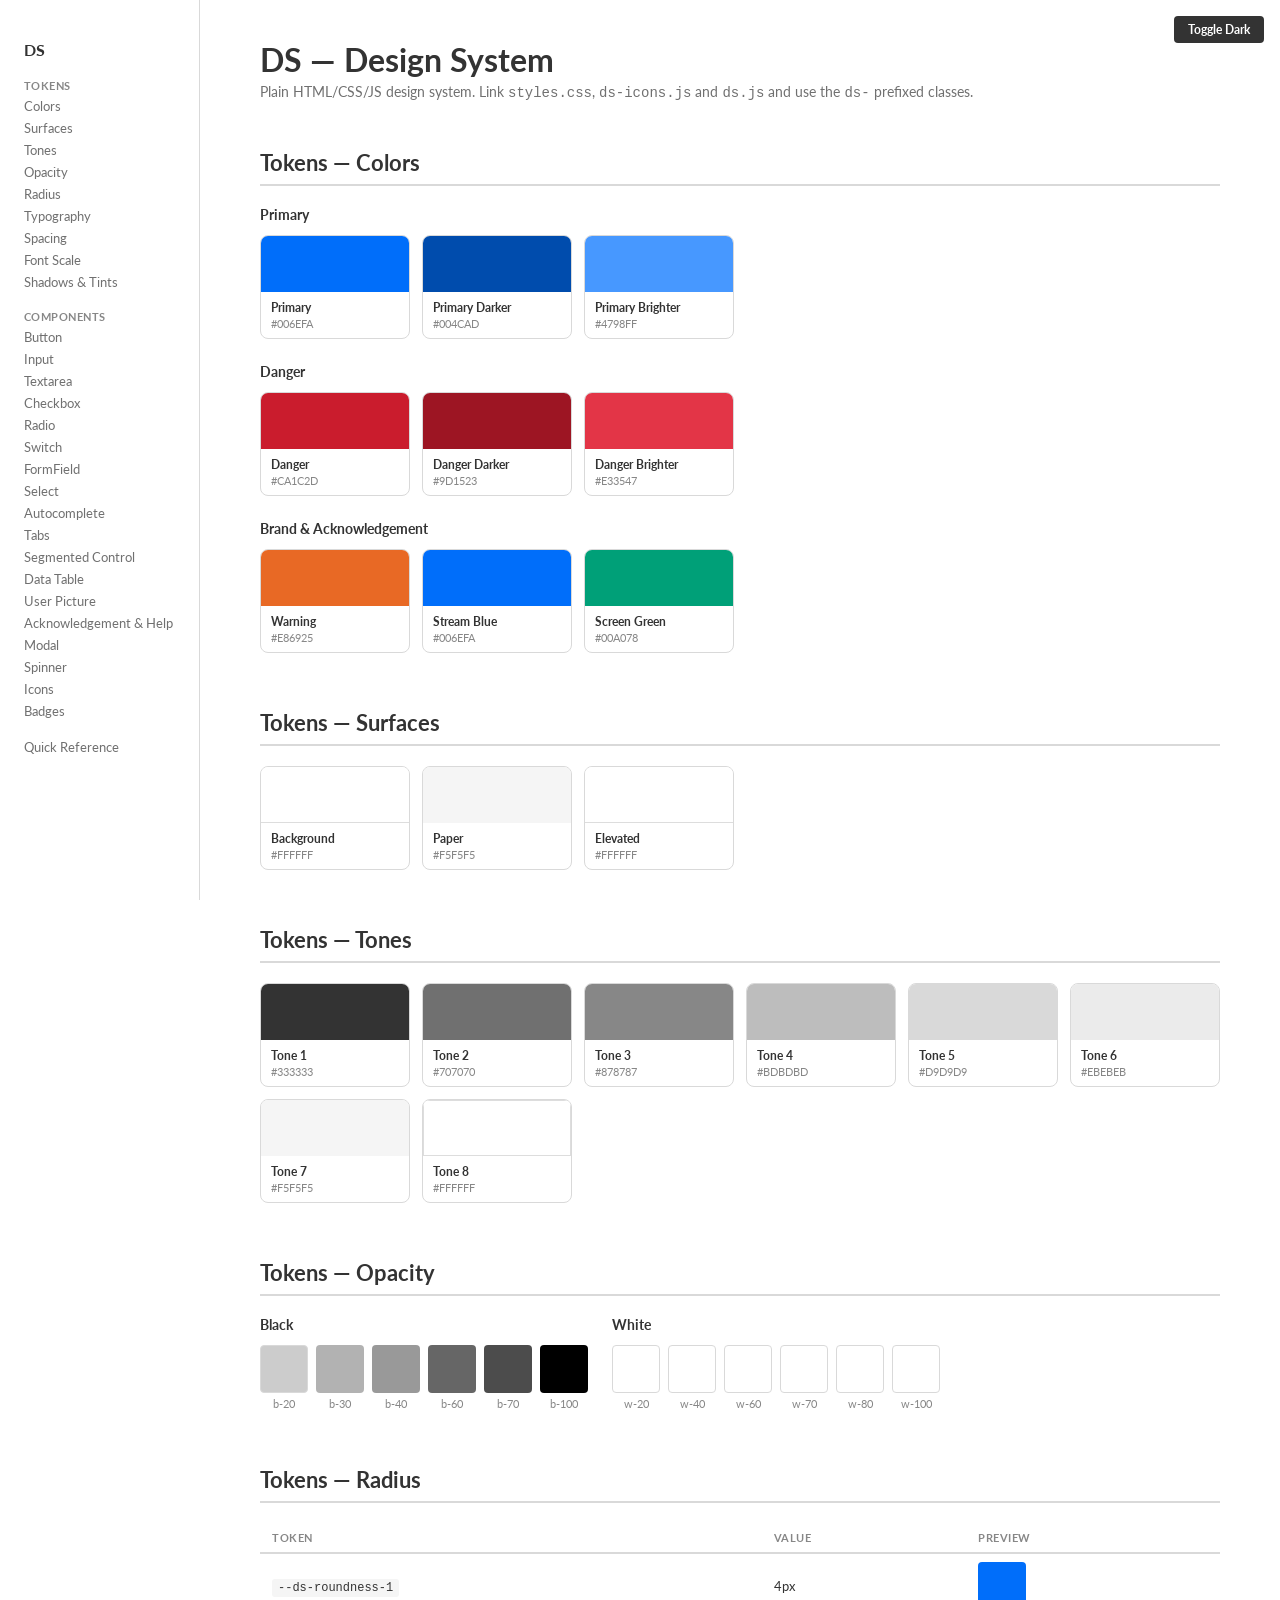
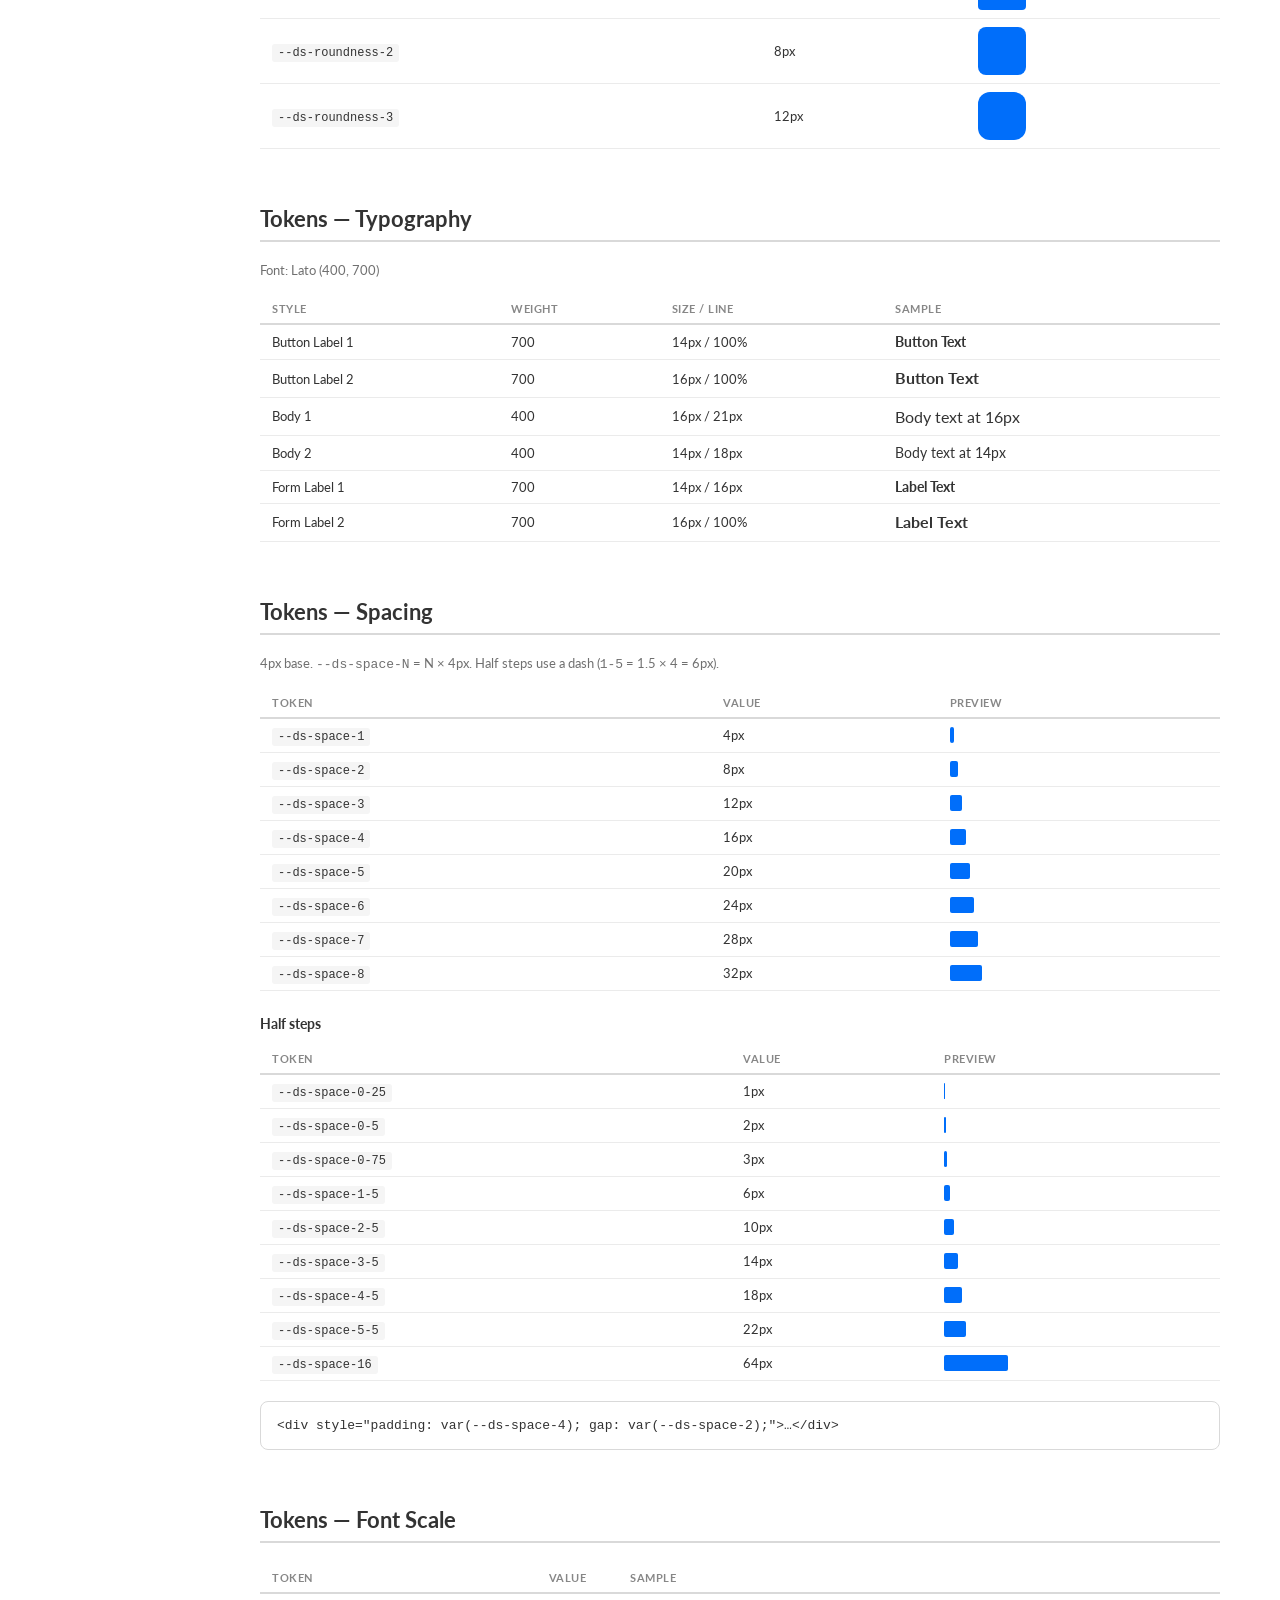
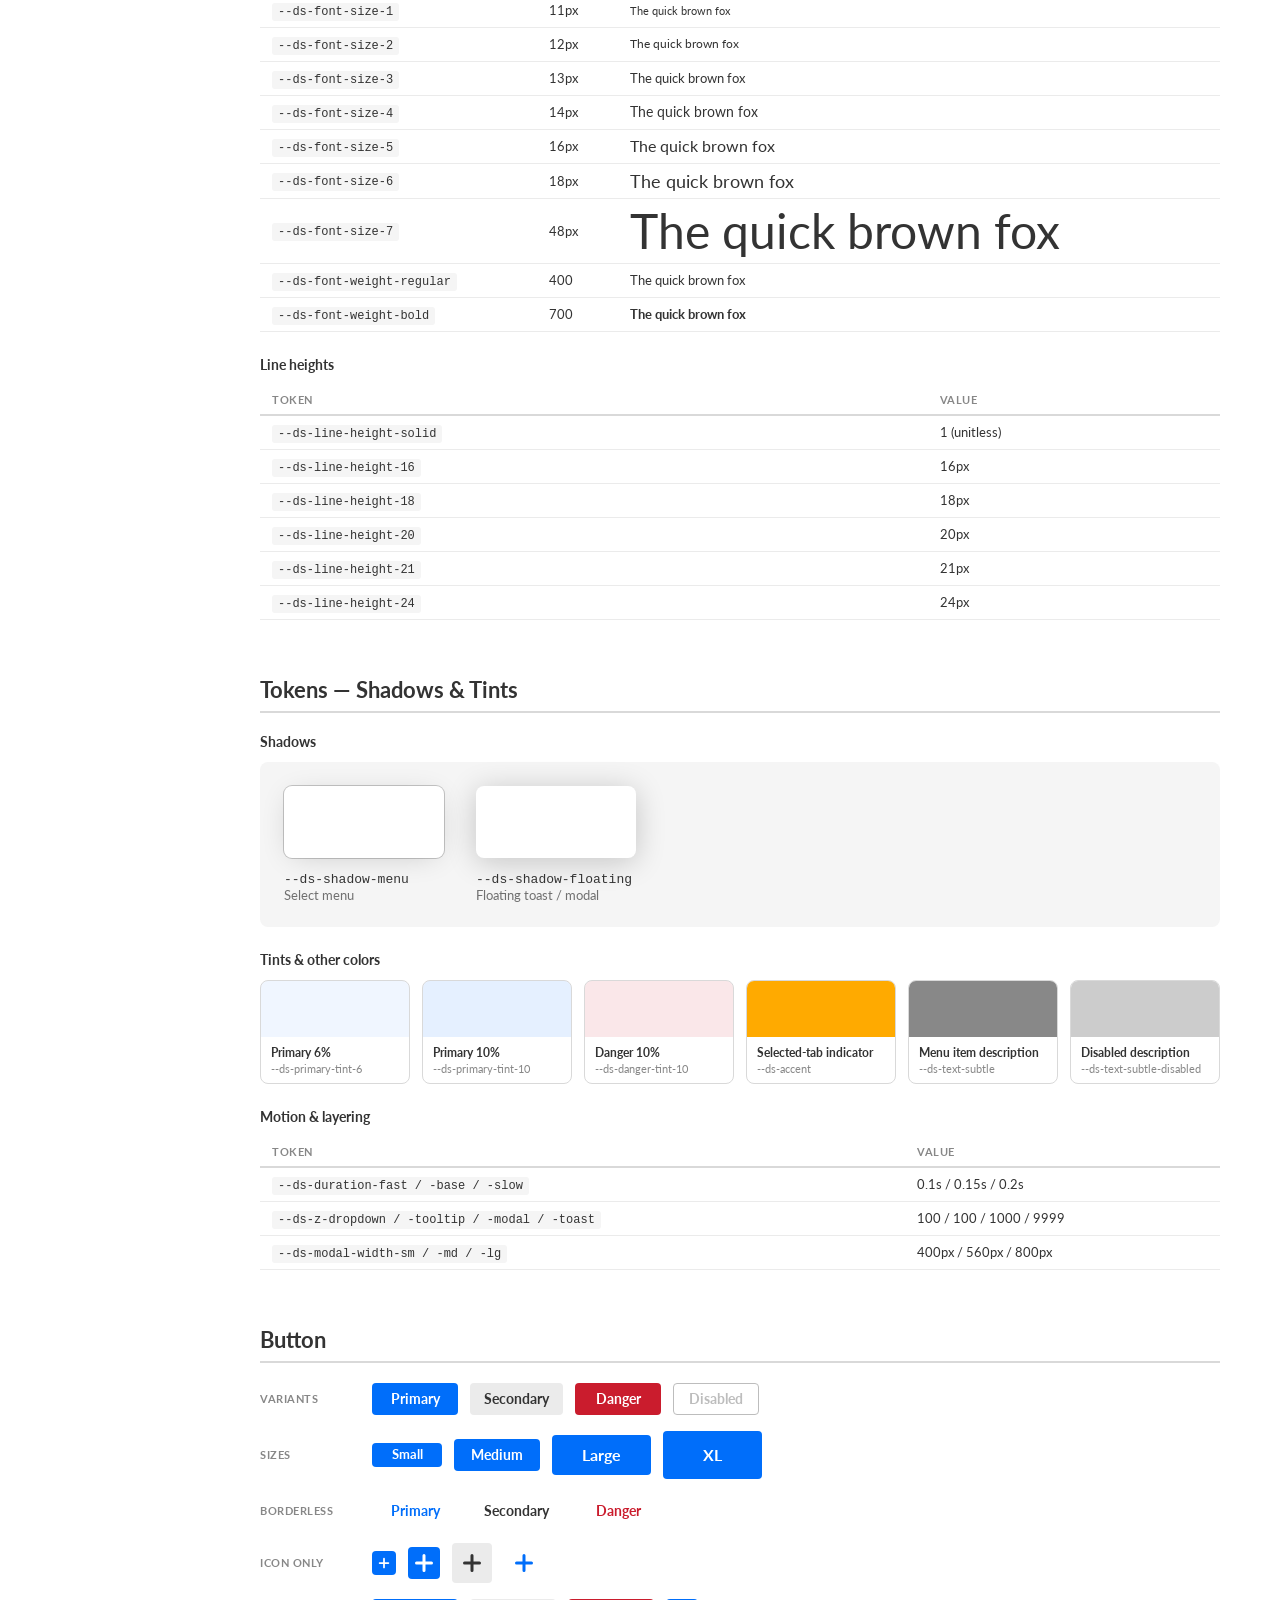
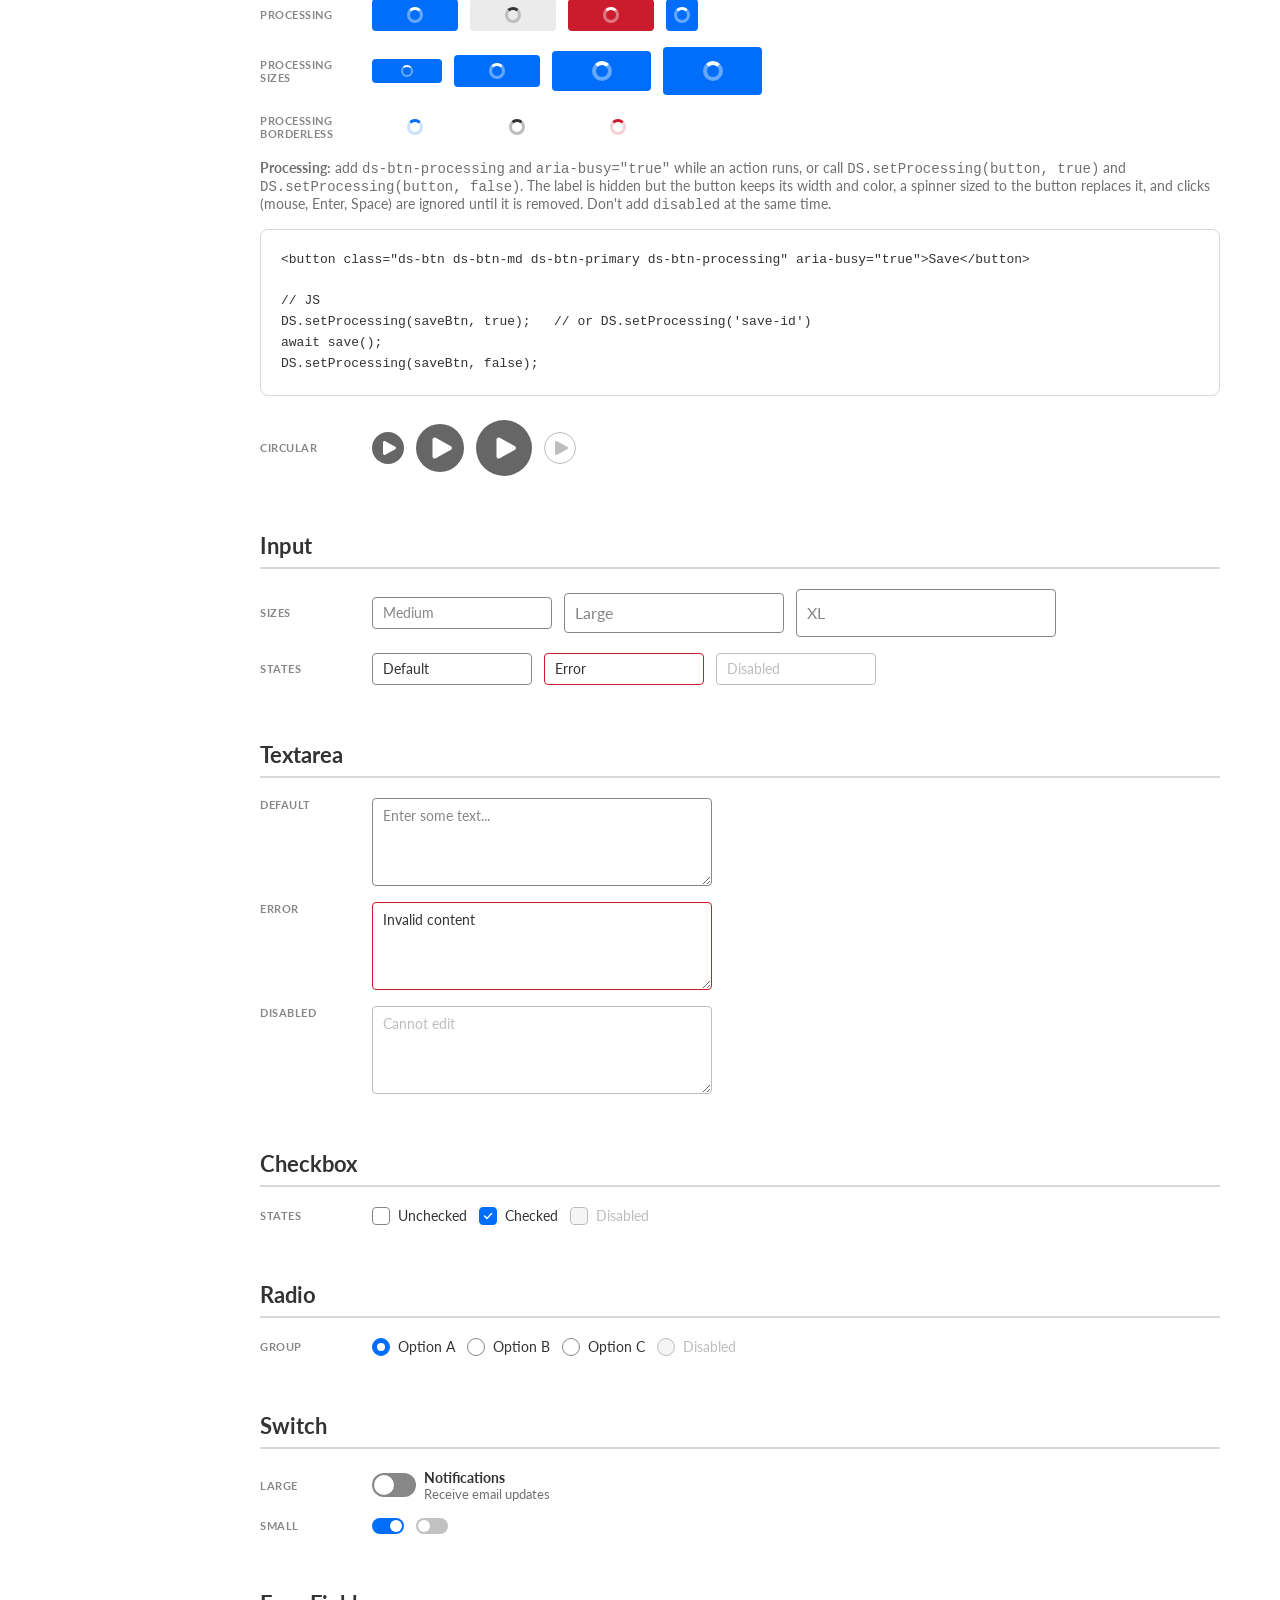
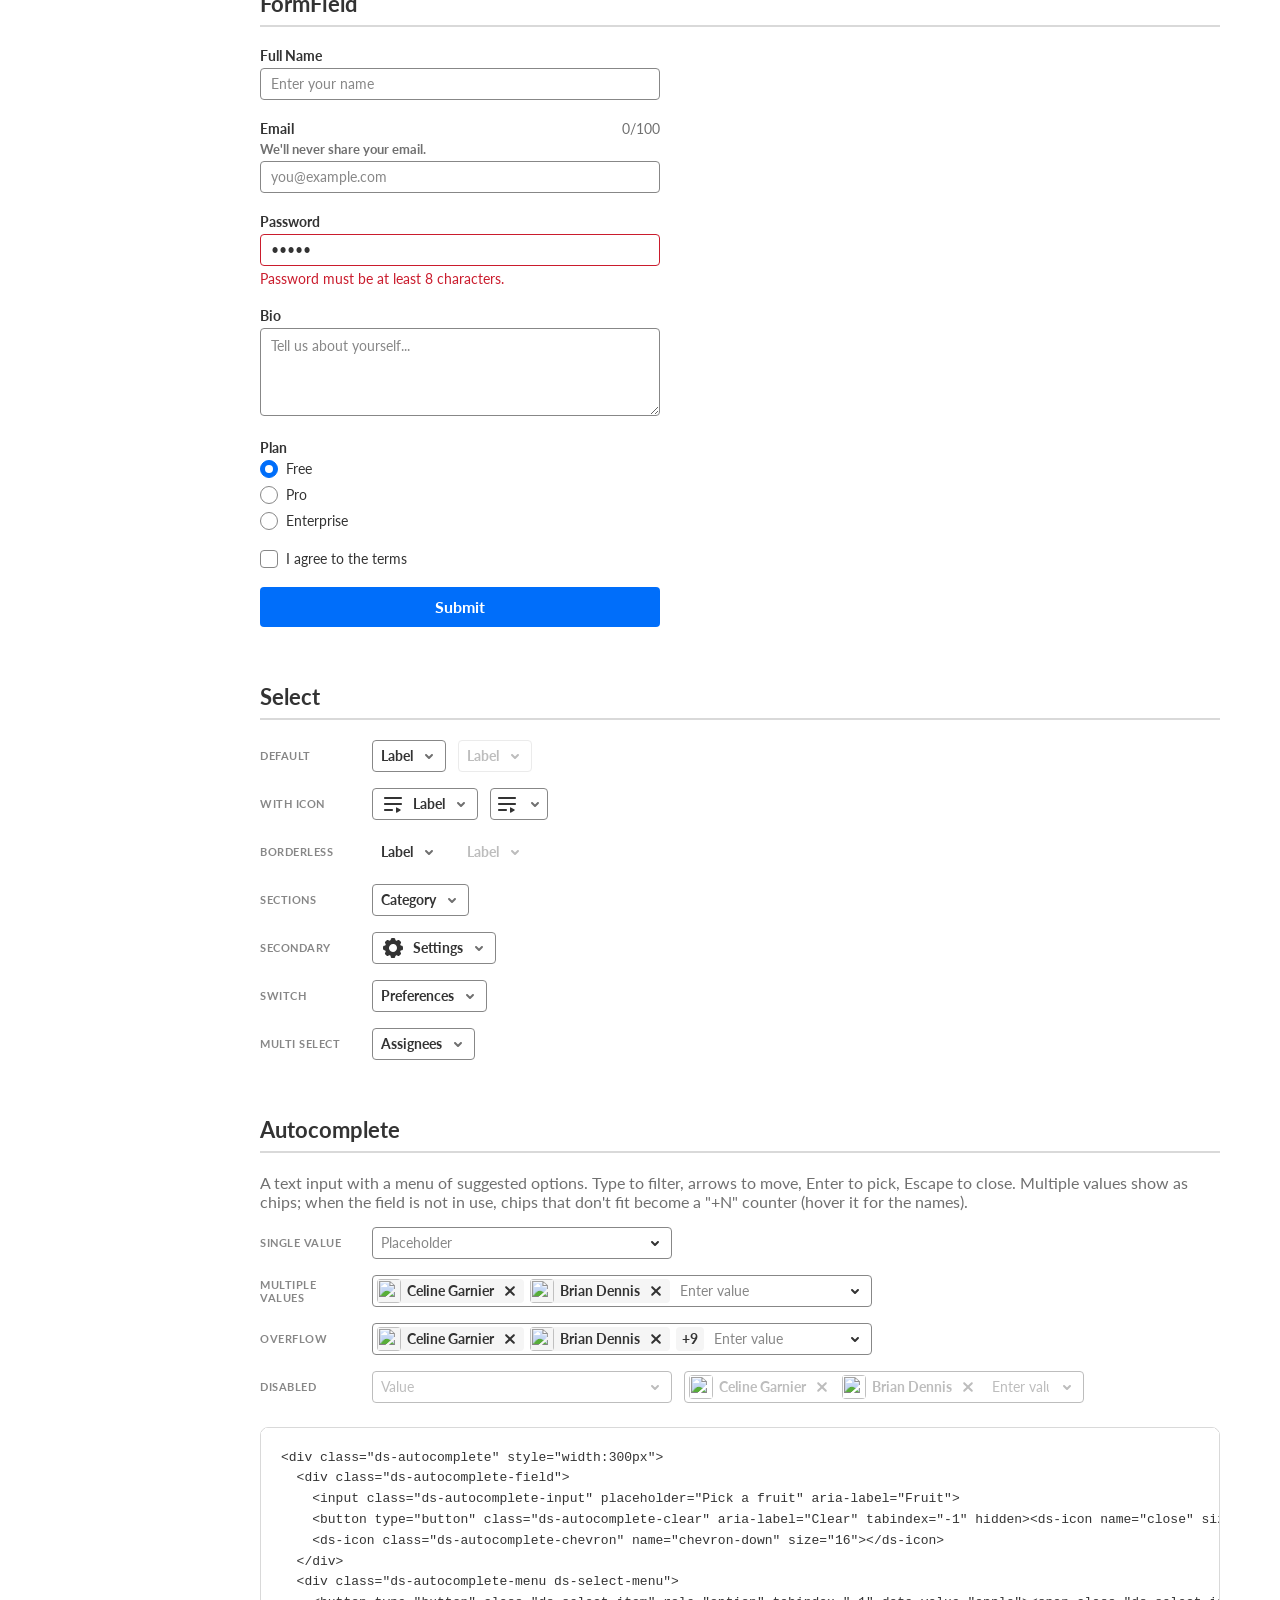
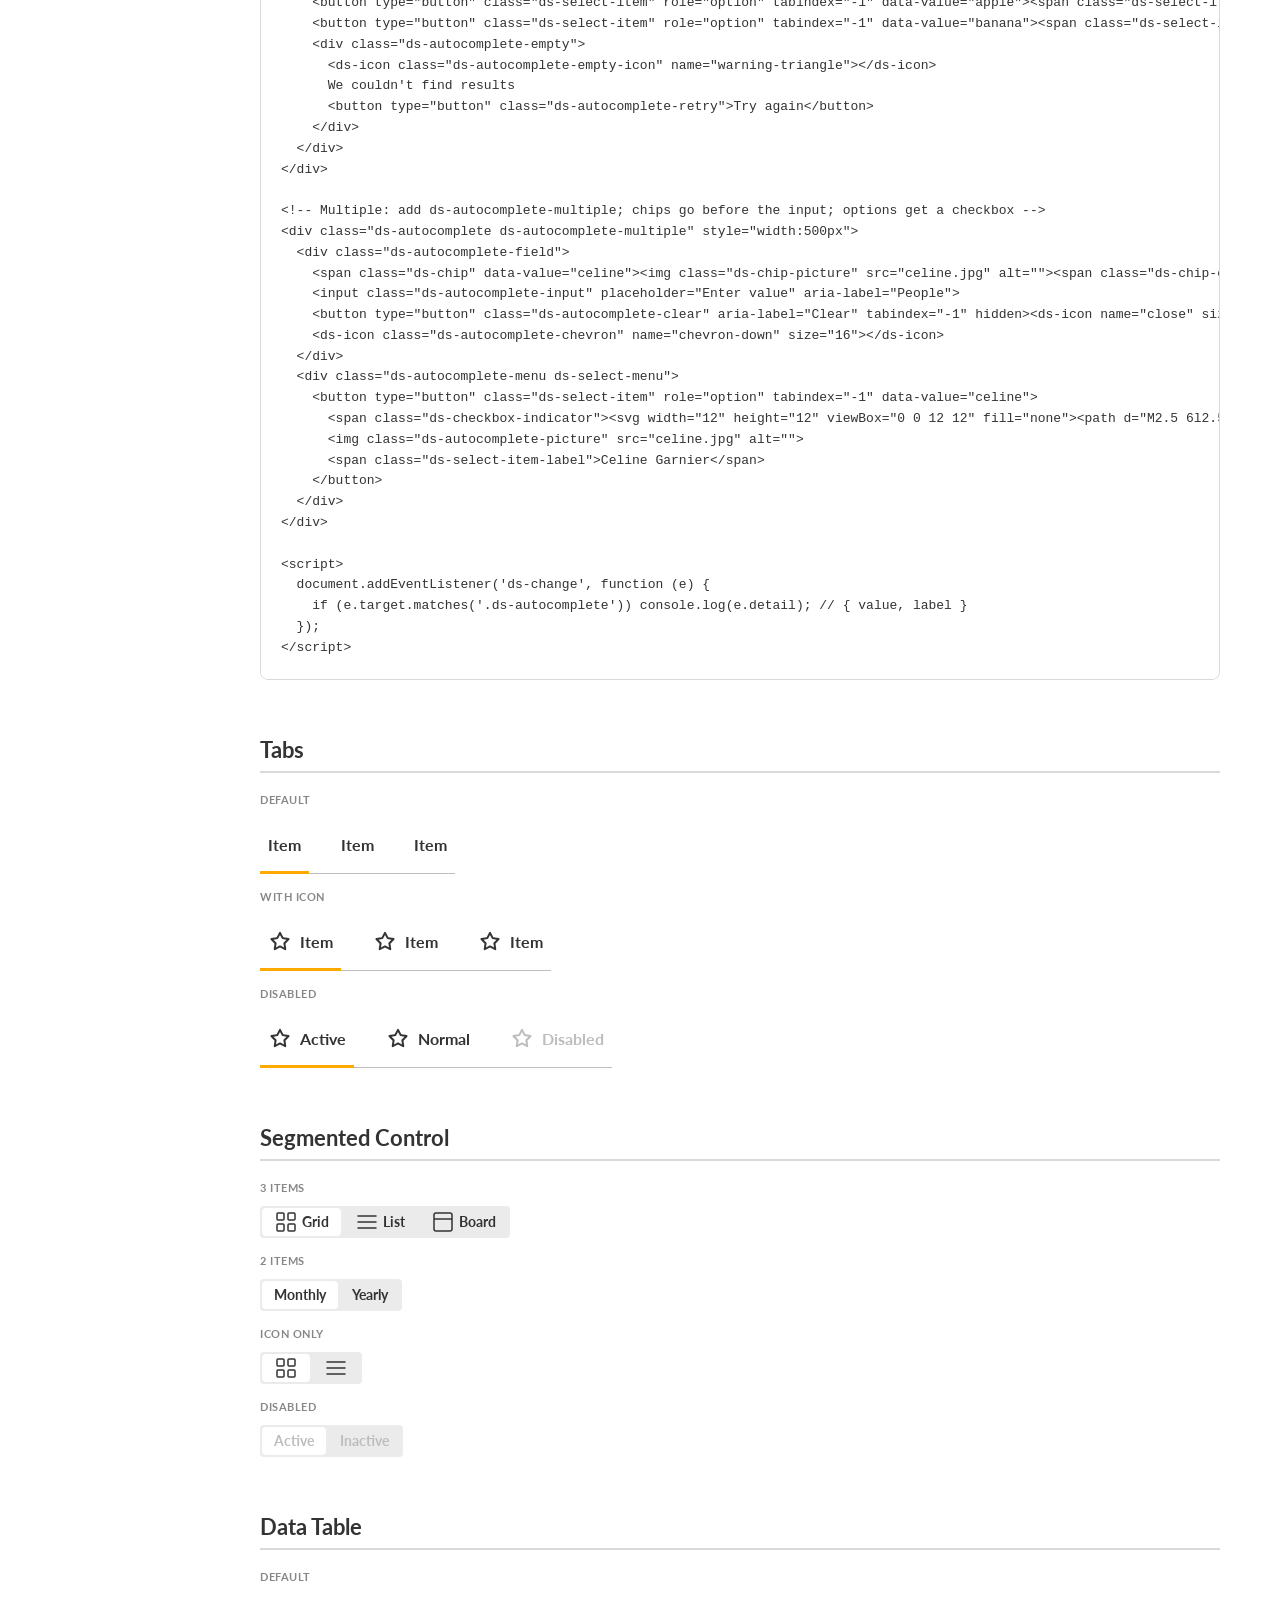
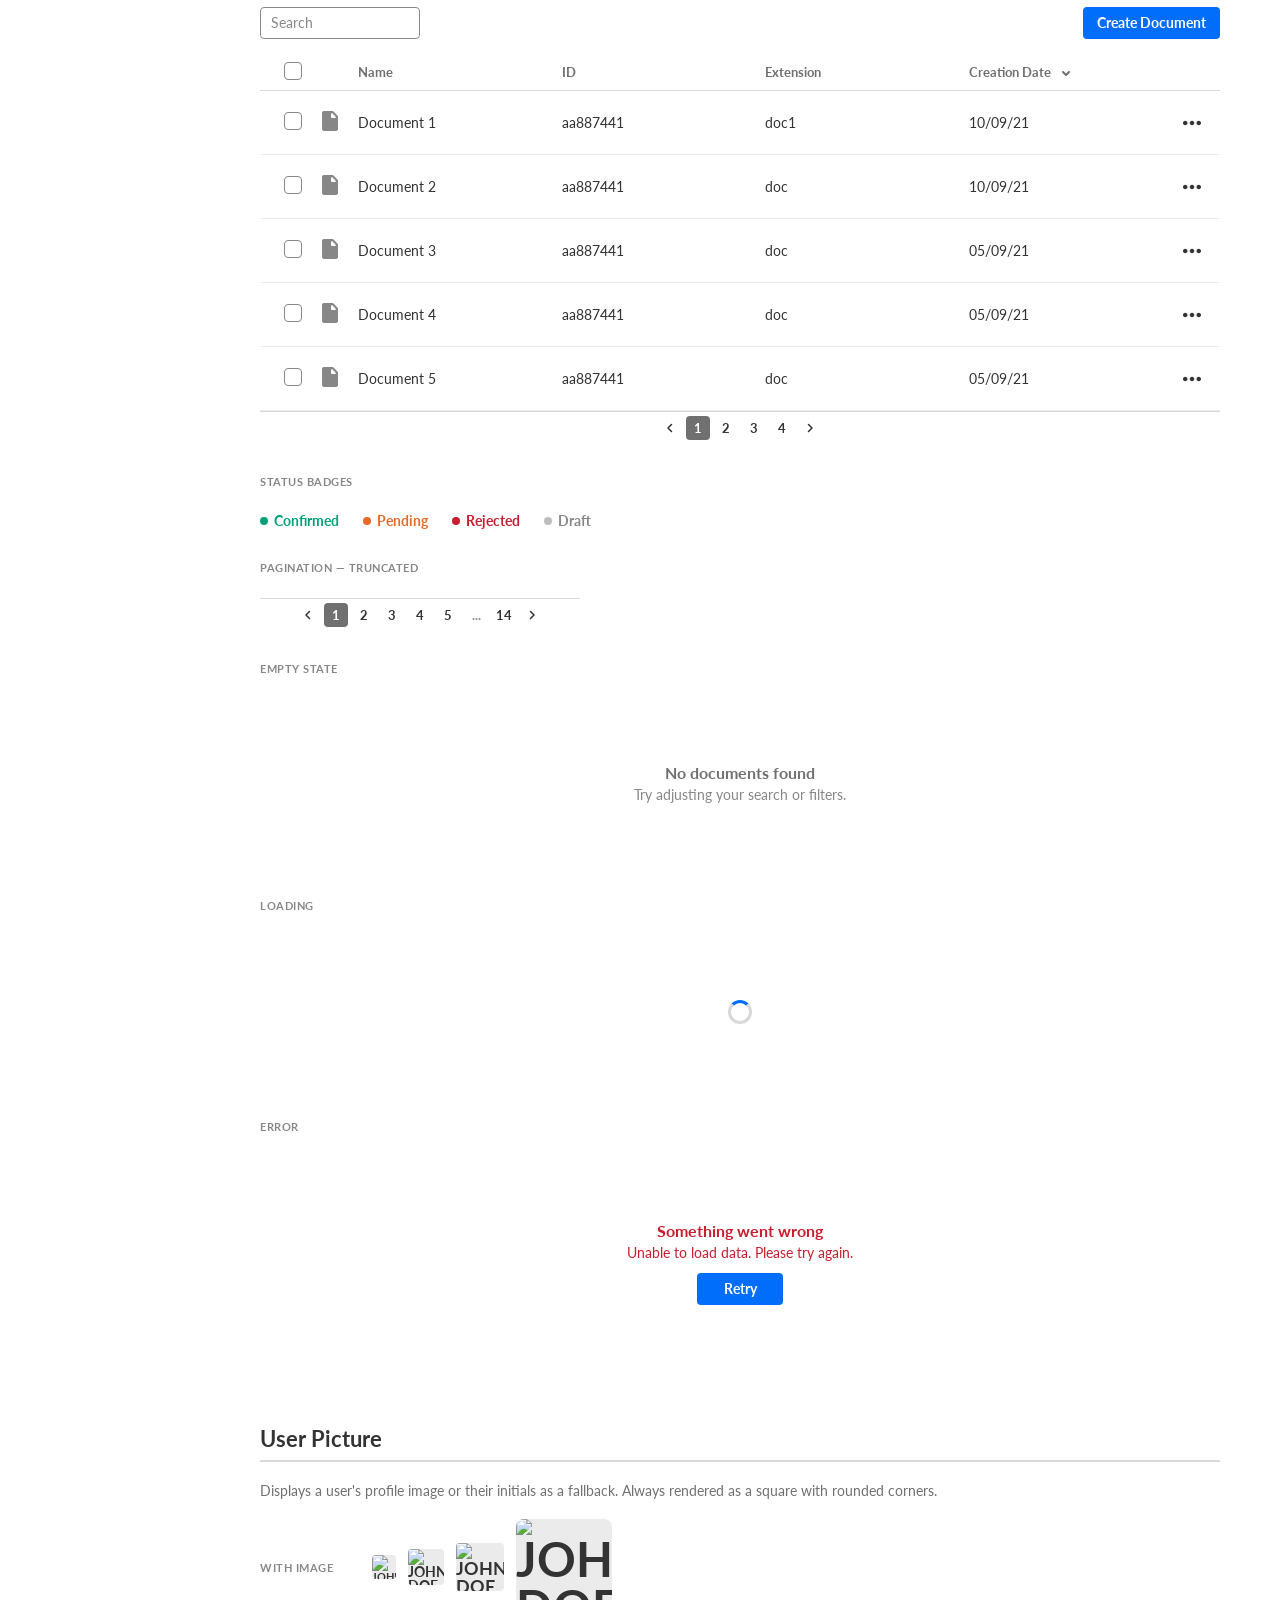
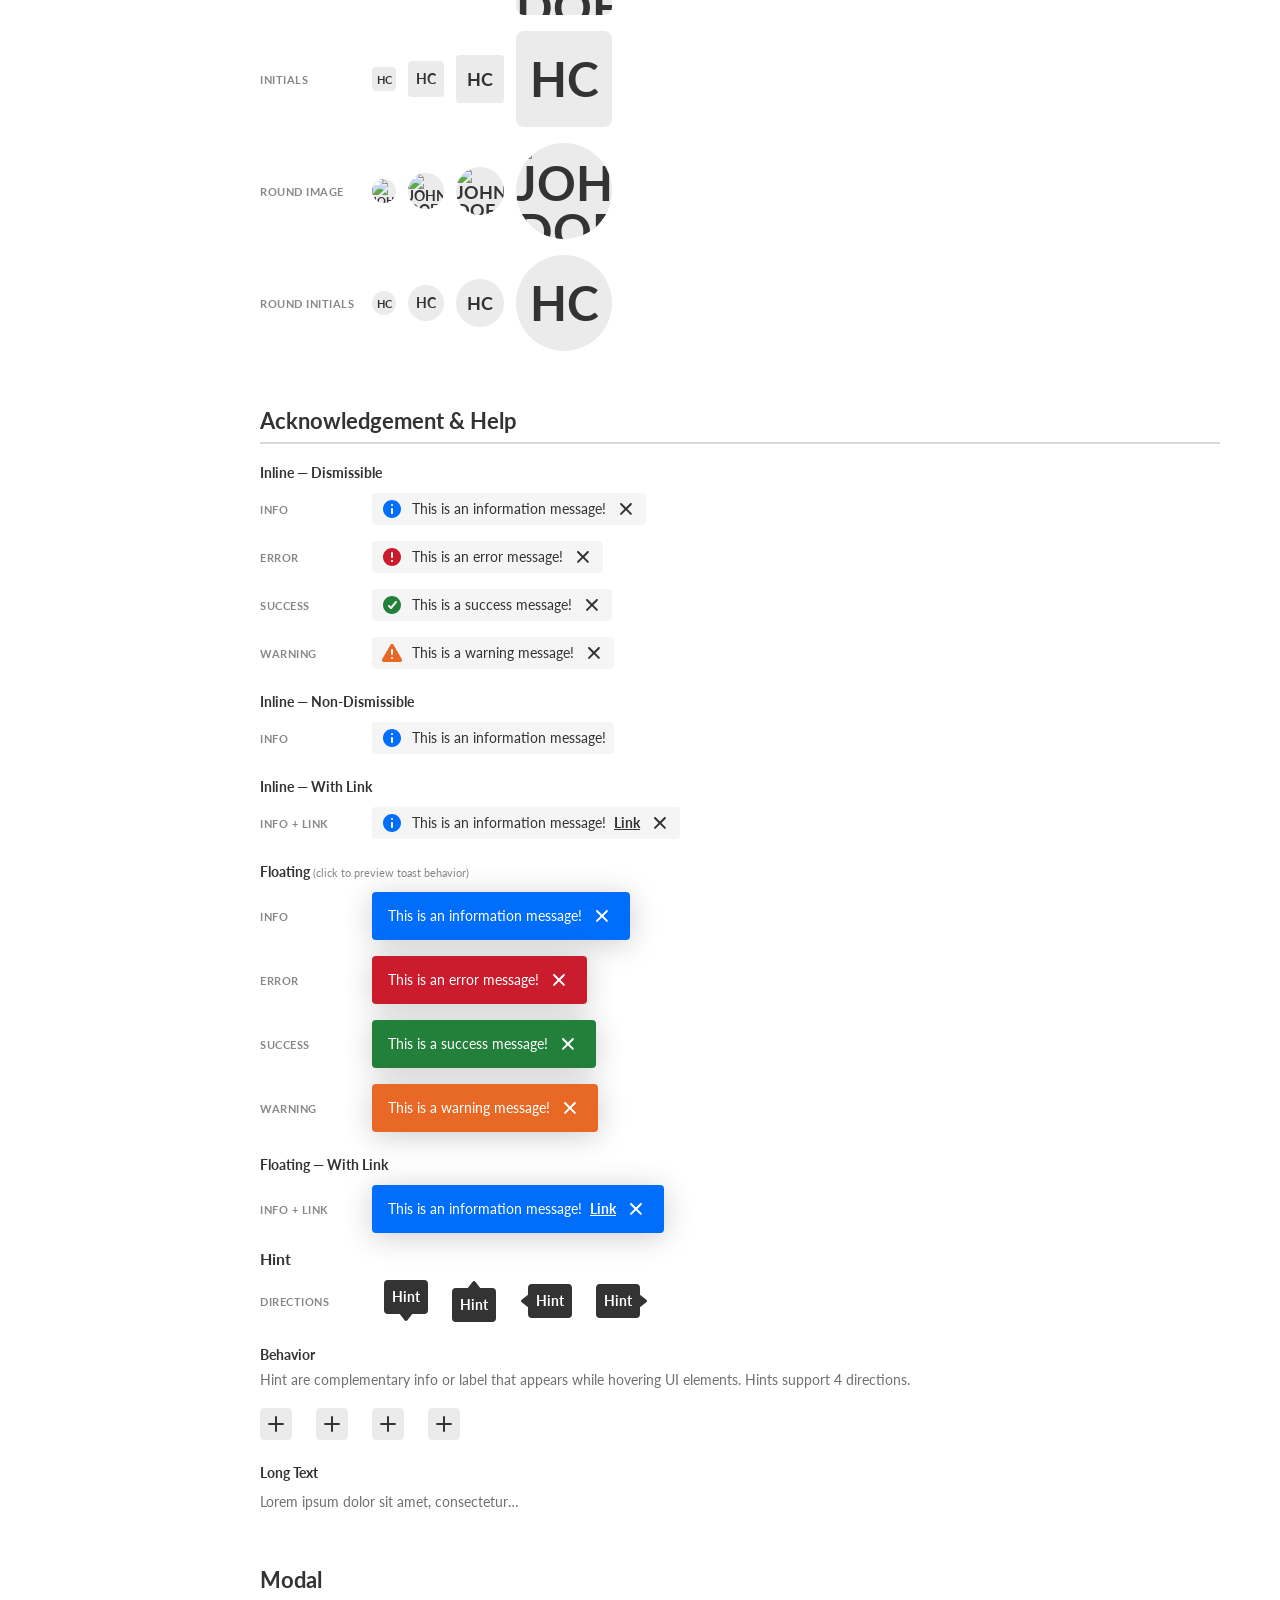
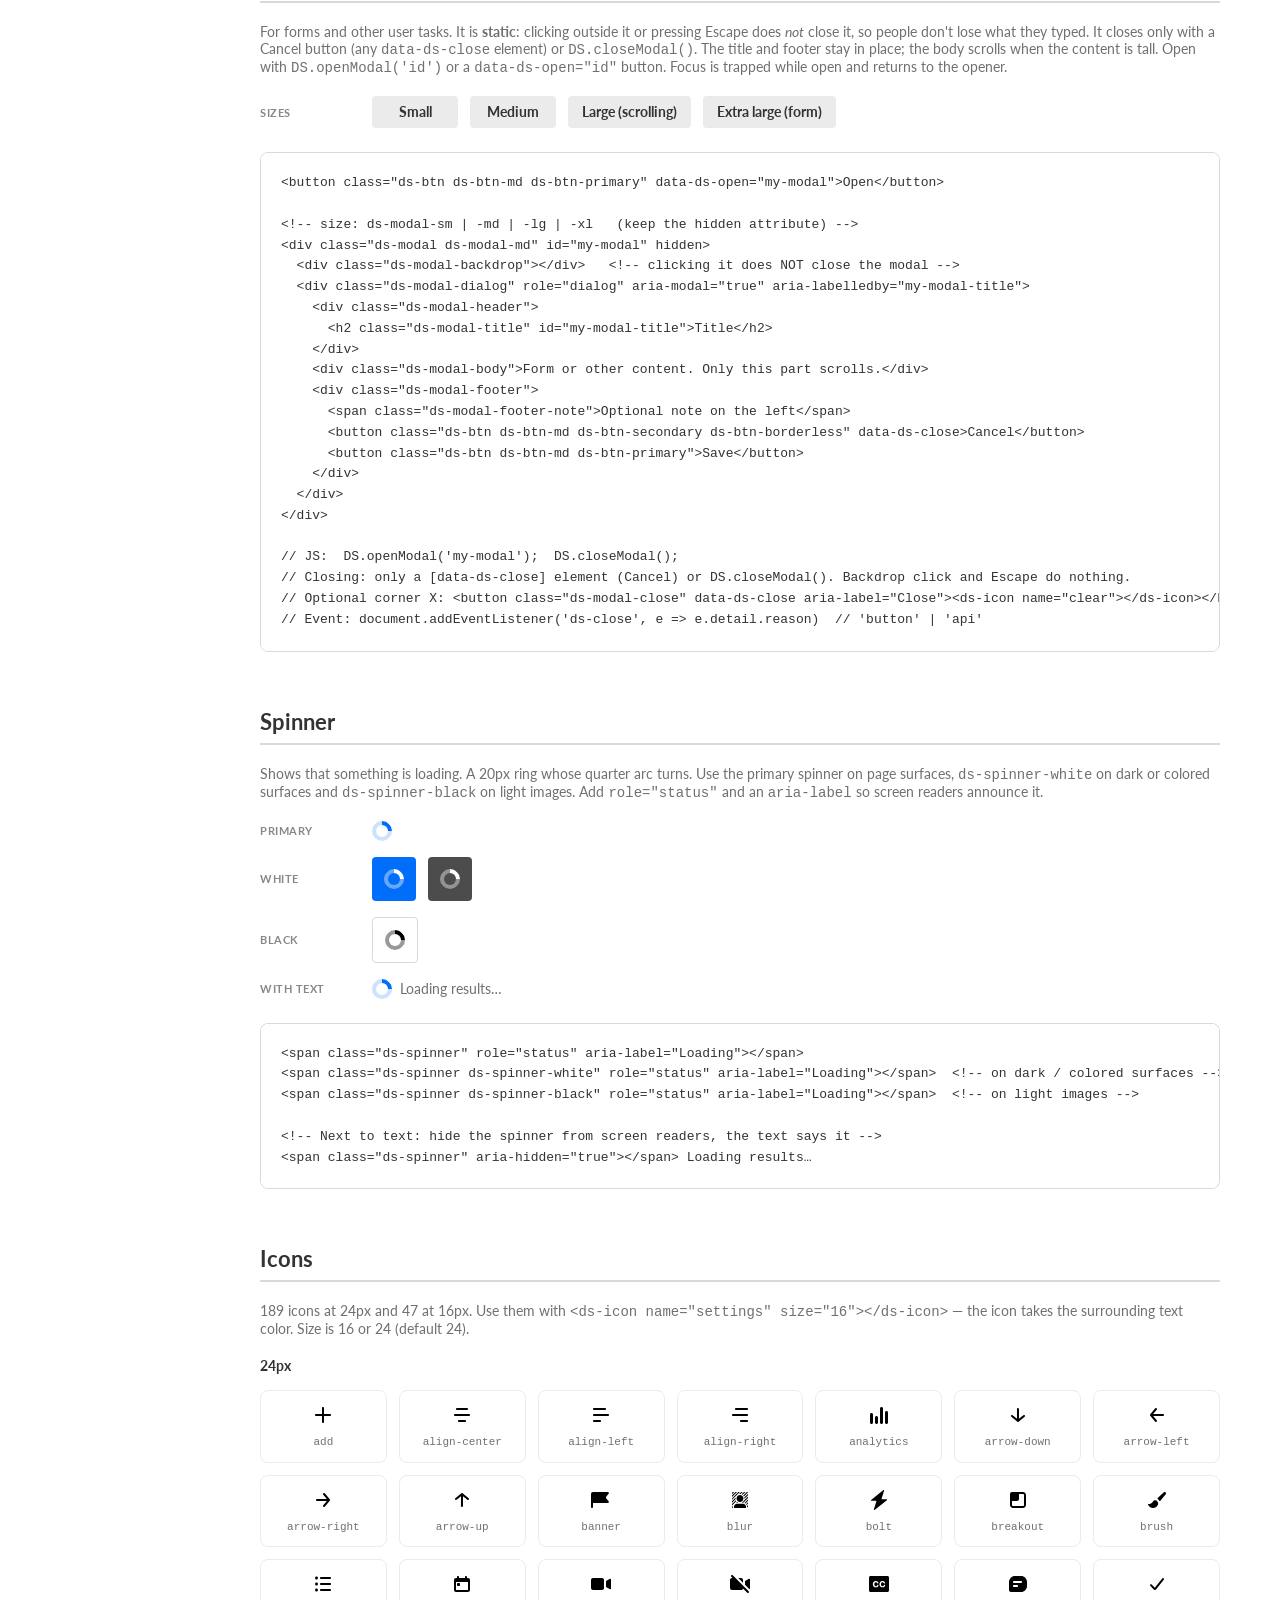
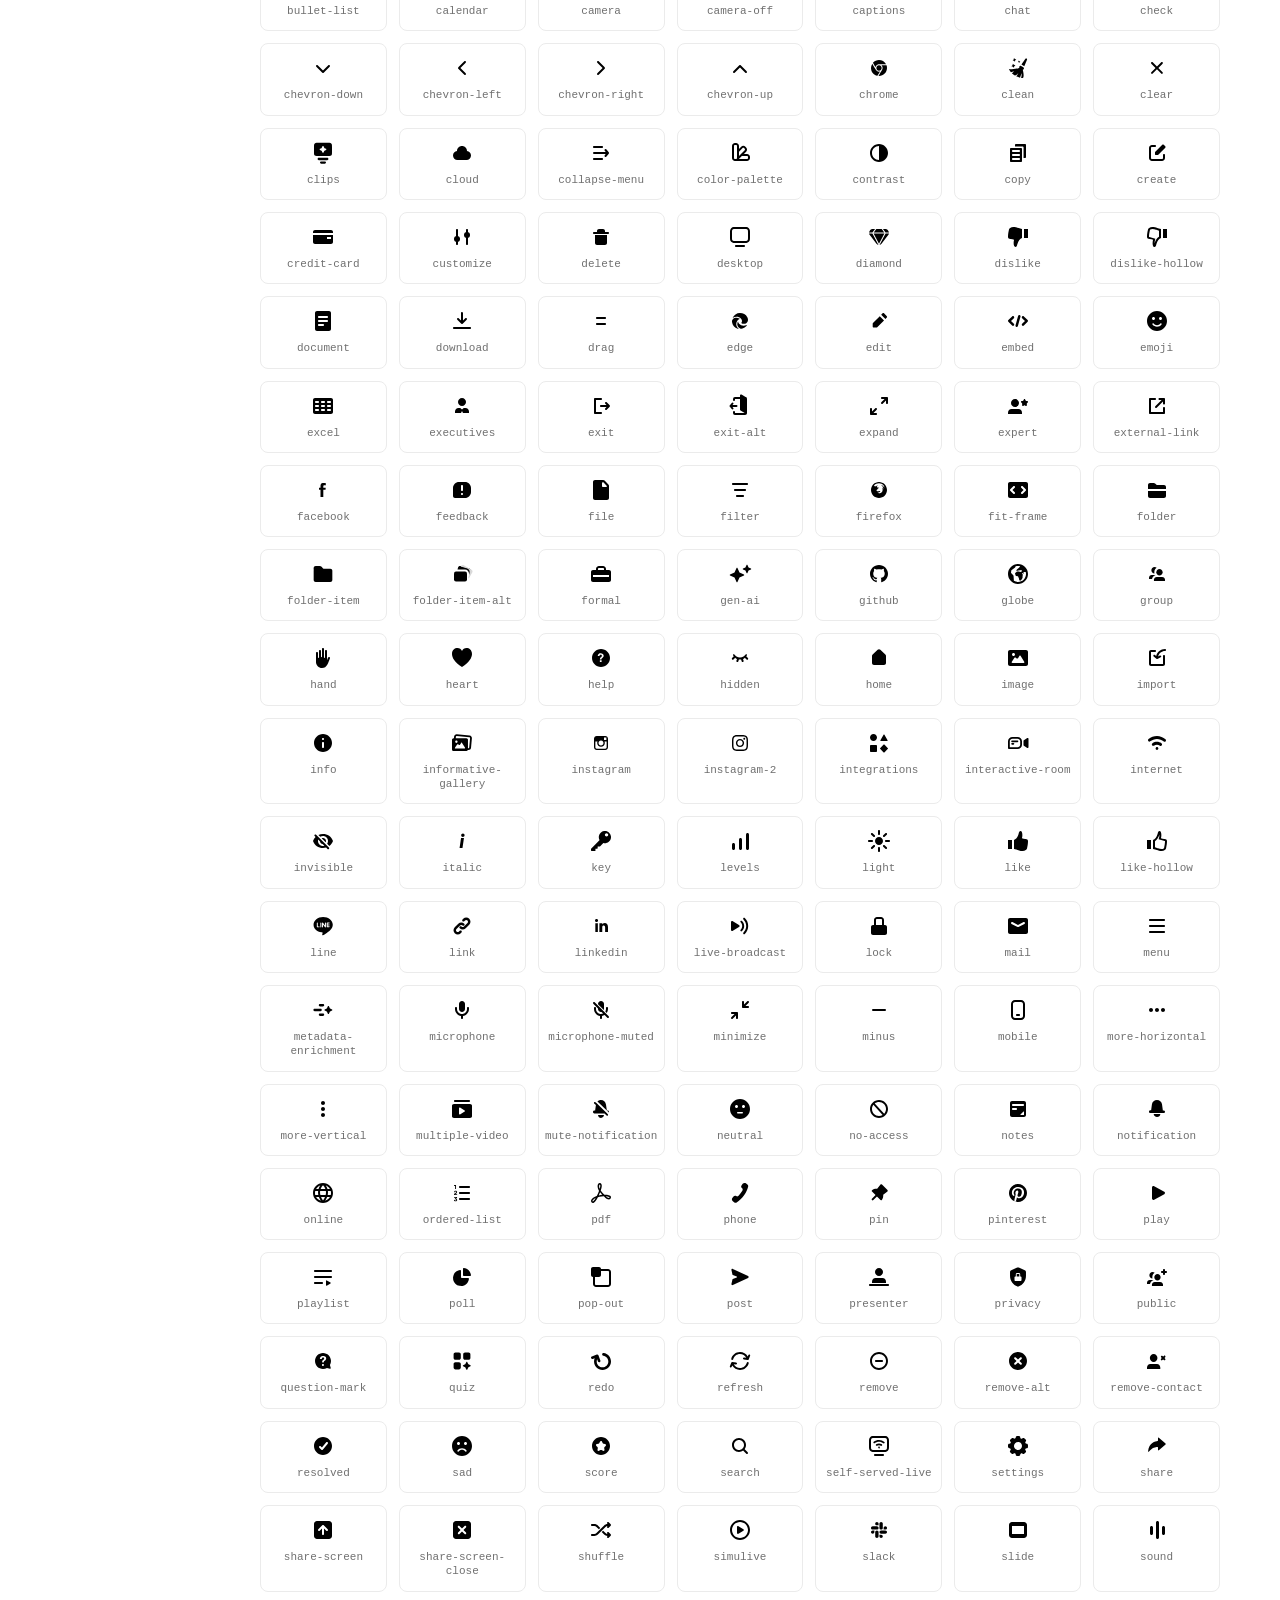
==== commit afc55e64: "Add autocomplete, spinner and button processing state - Autocomplete (.ds-autocomplete): single and " ====
--- a/index.html
+++ b/index.html
@@ -107,14 +107,80 @@
       border: none; border-radius: var(--ds-roundness-1);
       cursor: pointer; font-weight: 700; font-family: 'Lato', sans-serif;
     }
+    /* Section menu: fixed sidebar on wide screens, list above the page on narrow ones */
+    html { scroll-behavior: smooth; }
+    .section-title, #top { scroll-margin-top: 24px; }
+    .preview-nav {
+      display: flex; flex-direction: column; gap: 16px;
+      max-width: 960px; margin: 0 auto 32px;
+      font-size: 13px;
+    }
+    .preview-nav-group { display: flex; flex-wrap: wrap; gap: 4px 12px; }
+    .preview-nav-heading {
+      width: 100%; font-size: 11px; font-weight: 700; letter-spacing: 0.04em;
+      text-transform: uppercase; color: var(--ds-tone-3);
+    }
+    .preview-nav a { color: var(--ds-tone-2); text-decoration: none; border-radius: var(--ds-roundness-1); }
+    .preview-nav a:hover { color: var(--ds-primary); }
+    .preview-nav a:focus-visible { outline: 2px solid var(--ds-primary); outline-offset: 2px; }
+    .preview-nav-top { font-size: 16px; font-weight: 700; color: var(--ds-tone-1) !important; }
+    @media (min-width: 1280px) {
+      .preview-nav {
+        position: fixed; top: 0; left: 0; bottom: 0; width: 200px;
+        margin: 0; padding: 40px 16px 40px 24px; overflow-y: auto; gap: 20px;
+        border-right: 1px solid var(--ds-tone-5); background: var(--ds-background);
+      }
+      .preview-nav-group { flex-direction: column; flex-wrap: nowrap; gap: 6px; }
+      body { padding-left: 224px; }
+    }
   </style>
 </head>
 <body>
 
 <button class="theme-toggle" data-ds-theme-toggle>Toggle Dark</button>
 
+<nav class="preview-nav" aria-label="Sections">
+  <a class="preview-nav-top" href="#top">DS</a>
+  <div class="preview-nav-group">
+    <span class="preview-nav-heading">Tokens</span>
+      <a href="#tokens-colors">Colors</a>
+      <a href="#tokens-surfaces">Surfaces</a>
+      <a href="#tokens-tones">Tones</a>
+      <a href="#tokens-opacity">Opacity</a>
+      <a href="#tokens-radius">Radius</a>
+      <a href="#tokens-typography">Typography</a>
+      <a href="#tokens-spacing">Spacing</a>
+      <a href="#tokens-font-scale">Font Scale</a>
+      <a href="#tokens-shadows-tints">Shadows &amp; Tints</a>
+  </div>
+  <div class="preview-nav-group">
+    <span class="preview-nav-heading">Components</span>
+      <a href="#button">Button</a>
+      <a href="#input">Input</a>
+      <a href="#textarea">Textarea</a>
+      <a href="#checkbox">Checkbox</a>
+      <a href="#radio">Radio</a>
+      <a href="#switch">Switch</a>
+      <a href="#formfield">FormField</a>
+      <a href="#select">Select</a>
+      <a href="#autocomplete">Autocomplete</a>
+      <a href="#tabs">Tabs</a>
+      <a href="#segmented-control">Segmented Control</a>
+      <a href="#data-table">Data Table</a>
+      <a href="#user-picture">User Picture</a>
+      <a href="#acknowledgement-help">Acknowledgement & Help</a>
+      <a href="#modal">Modal</a>
+      <a href="#spinner">Spinner</a>
+      <a href="#icons">Icons</a>
+      <a href="#badges">Badges</a>
+  </div>
+  <div class="preview-nav-group">
+    <a href="#quick-reference">Quick Reference</a>
+  </div>
+</nav>
+
 <div class="preview-wrap">
-  <div class="preview-header">
+  <div class="preview-header" id="top">
     <h1>DS — Design System</h1>
     <p>Plain HTML/CSS/JS design system. Link <code>styles.css</code>, <code>ds-icons.js</code> and <code>ds.js</code> and use the <code>ds-</code> prefixed classes.</p>
   </div>
@@ -123,7 +189,7 @@
        TOKENS — Colors
        ═══════════════════════════════════════════ -->
   <div class="section">
-    <h2 class="section-title">Tokens — Colors</h2>
+    <h2 class="section-title" id="tokens-colors">Tokens — Colors</h2>
 
     <h3 style="font-size:14px; font-weight:700; margin-bottom:12px;">Primary</h3>
     <div class="swatch-grid" style="margin-bottom:24px;">
@@ -178,7 +244,7 @@
        TOKENS — Surfaces
        ═══════════════════════════════════════════ -->
   <div class="section">
-    <h2 class="section-title">Tokens — Surfaces</h2>
+    <h2 class="section-title" id="tokens-surfaces">Tokens — Surfaces</h2>
     <div class="swatch-grid">
       <div class="swatch">
         <div class="swatch-color" style="background: var(--ds-background); border-bottom: 1px solid #ddd;"></div>
@@ -199,7 +265,7 @@
        TOKENS — Tones
        ═══════════════════════════════════════════ -->
   <div class="section">
-    <h2 class="section-title">Tokens — Tones</h2>
+    <h2 class="section-title" id="tokens-tones">Tokens — Tones</h2>
     <div class="swatch-grid">
       <div class="swatch">
         <div class="swatch-color" style="background: var(--ds-tone-1);"></div>
@@ -240,7 +306,7 @@
        TOKENS — Opacity
        ═══════════════════════════════════════════ -->
   <div class="section">
-    <h2 class="section-title">Tokens — Opacity</h2>
+    <h2 class="section-title" id="tokens-opacity">Tokens — Opacity</h2>
     <div style="display:flex; gap:24px; flex-wrap:wrap;">
       <div>
         <h3 style="font-size:14px; font-weight:700; margin-bottom:12px;">Black</h3>
@@ -307,7 +373,7 @@
        TOKENS — Radius
        ═══════════════════════════════════════════ -->
   <div class="section">
-    <h2 class="section-title">Tokens — Radius</h2>
+    <h2 class="section-title" id="tokens-radius">Tokens — Radius</h2>
     <table class="token-table">
       <thead><tr><th>Token</th><th>Value</th><th>Preview</th></tr></thead>
       <tbody>
@@ -334,7 +400,7 @@
        TOKENS — Typography
        ═══════════════════════════════════════════ -->
   <div class="section">
-    <h2 class="section-title">Tokens — Typography</h2>
+    <h2 class="section-title" id="tokens-typography">Tokens — Typography</h2>
     <p style="font-size:13px; color:var(--ds-tone-2); margin-bottom:16px;">Font: Lato (400, 700)</p>
     <table class="token-table">
       <thead><tr><th>Style</th><th>Weight</th><th>Size / Line</th><th>Sample</th></tr></thead>
@@ -371,7 +437,7 @@
        TOKENS — Spacing
        ═══════════════════════════════════════════ -->
   <div class="section">
-    <h2 class="section-title">Tokens — Spacing</h2>
+    <h2 class="section-title" id="tokens-spacing">Tokens — Spacing</h2>
     <p style="font-size:var(--ds-font-size-3); color:var(--ds-tone-2); margin-bottom:var(--ds-space-4);">4px base. <code>--ds-space-N</code> = N &times; 4px. Half steps use a dash (<code>1-5</code> = 1.5 &times; 4 = 6px).</p>
     <table class="token-table">
       <thead><tr><th>Token</th><th>Value</th><th>Preview</th></tr></thead>
@@ -408,7 +474,7 @@
        TOKENS — Font sizes, weights, line heights
        ═══════════════════════════════════════════ -->
   <div class="section">
-    <h2 class="section-title">Tokens — Font Scale</h2>
+    <h2 class="section-title" id="tokens-font-scale">Tokens — Font Scale</h2>
     <table class="token-table">
       <thead><tr><th>Token</th><th>Value</th><th>Sample</th></tr></thead>
       <tbody>
@@ -441,7 +507,7 @@
        TOKENS — Shadows, tints, accent
        ═══════════════════════════════════════════ -->
   <div class="section">
-    <h2 class="section-title">Tokens — Shadows &amp; Tints</h2>
+    <h2 class="section-title" id="tokens-shadows-tints">Tokens — Shadows &amp; Tints</h2>
     <h3 style="font-size:var(--ds-font-size-4); font-weight:var(--ds-font-weight-bold); margin-bottom:var(--ds-space-3);">Shadows</h3>
     <div style="display:flex; gap:var(--ds-space-8); flex-wrap:wrap; padding:var(--ds-space-6); background:var(--ds-paper); border-radius:var(--ds-roundness-2); margin-bottom:var(--ds-space-6);">
       <div><div class="shadow-demo" style="box-shadow:var(--ds-shadow-menu);"></div><div style="font-size:var(--ds-font-size-3); margin-top:var(--ds-space-3);"><code>--ds-shadow-menu</code><br><span style="color:var(--ds-tone-2);">Select menu</span></div></div>
@@ -471,7 +537,7 @@
        COMPONENT — Button
        ═══════════════════════════════════════════ -->
   <div class="section">
-    <h2 class="section-title">Button</h2>
+    <h2 class="section-title" id="button">Button</h2>
 
     <div class="row">
       <span class="row-label">Variants</span>
@@ -513,6 +579,39 @@
     </div>
 
     <div class="row">
+      <span class="row-label">Processing</span>
+      <button class="ds-btn ds-btn-md ds-btn-primary ds-btn-processing" aria-busy="true">Save</button>
+      <button class="ds-btn ds-btn-md ds-btn-secondary ds-btn-processing" aria-busy="true">Save</button>
+      <button class="ds-btn ds-btn-md ds-btn-danger ds-btn-processing" aria-busy="true">Delete</button>
+      <button class="ds-btn ds-btn-md ds-btn-primary ds-btn-icon ds-btn-processing" aria-busy="true" aria-label="Add"><svg width="16" height="16" viewBox="0 0 16 16" fill="none"><path d="M8 3v10M3 8h10" stroke="currentColor" stroke-width="2" stroke-linecap="round"/></svg></button>
+    </div>
+
+    <div class="row">
+      <span class="row-label">Processing sizes</span>
+      <button class="ds-btn ds-btn-sm ds-btn-primary ds-btn-processing" aria-busy="true">Small</button>
+      <button class="ds-btn ds-btn-md ds-btn-primary ds-btn-processing" aria-busy="true">Medium</button>
+      <button class="ds-btn ds-btn-lg ds-btn-primary ds-btn-processing" aria-busy="true">Large</button>
+      <button class="ds-btn ds-btn-xl ds-btn-primary ds-btn-processing" aria-busy="true">XL</button>
+    </div>
+
+    <div class="row">
+      <span class="row-label">Processing borderless</span>
+      <button class="ds-btn ds-btn-md ds-btn-primary ds-btn-borderless ds-btn-processing" aria-busy="true">Primary</button>
+      <button class="ds-btn ds-btn-md ds-btn-secondary ds-btn-borderless ds-btn-processing" aria-busy="true">Secondary</button>
+      <button class="ds-btn ds-btn-md ds-btn-danger ds-btn-borderless ds-btn-processing" aria-busy="true">Danger</button>
+    </div>
+
+    <p style="font-size:var(--ds-font-size-4); color:var(--ds-tone-2); margin:var(--ds-space-2) 0 0;">
+      <strong>Processing:</strong> add <code>ds-btn-processing</code> and <code>aria-busy="true"</code> while an action runs, or call <code>DS.setProcessing(button, true)</code> and <code>DS.setProcessing(button, false)</code>. The label is hidden but the button keeps its width and color, a spinner sized to the button replaces it, and clicks (mouse, Enter, Space) are ignored until it is removed. Don't add <code>disabled</code> at the same time.
+    </p>
+    <pre style="background:var(--ds-tone-8); border:1px solid var(--ds-tone-5); border-radius:var(--ds-roundness-2); padding:var(--ds-space-5); margin:var(--ds-space-4) 0 var(--ds-space-6); font-size:var(--ds-font-size-3); line-height:1.6; overflow-x:auto;">&lt;button class="ds-btn ds-btn-md ds-btn-primary ds-btn-processing" aria-busy="true"&gt;Save&lt;/button&gt;
+
+// JS
+DS.setProcessing(saveBtn, true);   // or DS.setProcessing('save-id')
+await save();
+DS.setProcessing(saveBtn, false);</pre>
+
+    <div class="row">
       <span class="row-label">Circular</span>
       <button class="ds-btn-circular ds-btn-circular-sm">
         <ds-icon name="play"></ds-icon>
@@ -533,7 +632,7 @@
        COMPONENT — Input
        ═══════════════════════════════════════════ -->
   <div class="section">
-    <h2 class="section-title">Input</h2>
+    <h2 class="section-title" id="input">Input</h2>
 
     <div class="row">
       <span class="row-label">Sizes</span>
@@ -554,7 +653,7 @@
        COMPONENT — Textarea
        ═══════════════════════════════════════════ -->
   <div class="section">
-    <h2 class="section-title">Textarea</h2>
+    <h2 class="section-title" id="textarea">Textarea</h2>
 
     <div class="row" style="align-items:start;">
       <span class="row-label">Default</span>
@@ -574,7 +673,7 @@
        COMPONENT — Checkbox
        ═══════════════════════════════════════════ -->
   <div class="section">
-    <h2 class="section-title">Checkbox</h2>
+    <h2 class="section-title" id="checkbox">Checkbox</h2>
 
     <div class="row">
       <span class="row-label">States</span>
@@ -609,7 +708,7 @@
        COMPONENT — Radio
        ═══════════════════════════════════════════ -->
   <div class="section">
-    <h2 class="section-title">Radio</h2>
+    <h2 class="section-title" id="radio">Radio</h2>
 
     <div class="row">
       <span class="row-label">Group</span>
@@ -644,7 +743,7 @@
        COMPONENT — Switch
        ═══════════════════════════════════════════ -->
   <div class="section">
-    <h2 class="section-title">Switch</h2>
+    <h2 class="section-title" id="switch">Switch</h2>
 
     <div class="row">
       <span class="row-label">Large</span>
@@ -678,7 +777,7 @@
        COMPONENT — FormField
        ═══════════════════════════════════════════ -->
   <div class="section">
-    <h2 class="section-title">FormField</h2>
+    <h2 class="section-title" id="formfield">FormField</h2>
 
     <div class="form-demo">
       <div class="ds-form-field">
@@ -745,7 +844,7 @@
        COMPONENT — Select
        ═══════════════════════════════════════════ -->
   <div class="section">
-    <h2 class="section-title">Select</h2>
+    <h2 class="section-title" id="select">Select</h2>
 
     <!-- Functional select — basic -->
     <div class="row">
@@ -981,10 +1080,211 @@
     </div>
   </div>
   <!-- ═══════════════════════════════════════════
+       COMPONENT — Autocomplete
+       ═══════════════════════════════════════════ -->
+  <div class="section">
+    <h2 class="section-title" id="autocomplete">Autocomplete</h2>
+    <p style="margin:0 0 var(--ds-space-4); color:var(--ds-tone-2);">A text input with a menu of suggested options. Type to filter, arrows to move, Enter to pick, Escape to close. Multiple values show as chips; when the field is not in use, chips that don't fit become a "+N" counter (hover it for the names).</p>
+
+    <div class="row">
+      <span class="row-label">Single value</span>
+      <div class="ds-autocomplete" style="width:300px">
+        <div class="ds-autocomplete-field">
+          <input class="ds-autocomplete-input" placeholder="Placeholder" aria-label="Fruit">
+          <button type="button" class="ds-autocomplete-clear" aria-label="Clear" tabindex="-1" hidden><ds-icon name="close" size="16"></ds-icon></button>
+          <ds-icon class="ds-autocomplete-chevron" name="chevron-down" size="16"></ds-icon>
+        </div>
+        <div class="ds-autocomplete-menu ds-select-menu">
+          <button type="button" class="ds-select-item" role="option" tabindex="-1"><span class="ds-select-item-label">Apple</span></button>
+          <button type="button" class="ds-select-item" role="option" tabindex="-1"><span class="ds-select-item-label">Apricot</span></button>
+          <button type="button" class="ds-select-item" role="option" tabindex="-1"><span class="ds-select-item-label">Banana</span></button>
+          <button type="button" class="ds-select-item" role="option" tabindex="-1"><span class="ds-select-item-label">Blackberry</span></button>
+          <button type="button" class="ds-select-item" role="option" tabindex="-1"><span class="ds-select-item-label">Blueberry</span></button>
+          <button type="button" class="ds-select-item" role="option" tabindex="-1"><span class="ds-select-item-label">Cherry</span></button>
+          <button type="button" class="ds-select-item" role="option" tabindex="-1"><span class="ds-select-item-label">Grape</span></button>
+          <button type="button" class="ds-select-item" role="option" tabindex="-1"><span class="ds-select-item-label">Lemon</span></button>
+          <button type="button" class="ds-select-item" role="option" tabindex="-1"><span class="ds-select-item-label">Mango</span></button>
+          <button type="button" class="ds-select-item" role="option" tabindex="-1"><span class="ds-select-item-label">Orange</span></button>
+          <div class="ds-autocomplete-empty">
+            <ds-icon class="ds-autocomplete-empty-icon" name="warning-triangle"></ds-icon>
+            We couldn't find results
+            <button type="button" class="ds-autocomplete-retry">Try again</button>
+          </div>
+        </div>
+      </div>
+    </div>
+
+    <div class="row">
+      <span class="row-label">Multiple values</span>
+      <div class="ds-autocomplete ds-autocomplete-multiple" style="width:500px">
+        <div class="ds-autocomplete-field">
+          <span class="ds-chip" data-value="Celine Garnier"><img class="ds-chip-picture" src="https://i.pravatar.cc/48?img=44" alt=""><span class="ds-chip-content">Celine Garnier<button type="button" class="ds-chip-close" tabindex="-1" aria-label="Remove Celine Garnier"><ds-icon name="close" size="16"></ds-icon></button></span></span>
+          <span class="ds-chip" data-value="Brian Dennis"><img class="ds-chip-picture" src="https://i.pravatar.cc/48?img=12" alt=""><span class="ds-chip-content">Brian Dennis<button type="button" class="ds-chip-close" tabindex="-1" aria-label="Remove Brian Dennis"><ds-icon name="close" size="16"></ds-icon></button></span></span>
+          <input class="ds-autocomplete-input" placeholder="Enter value" aria-label="People">
+          <button type="button" class="ds-autocomplete-clear" aria-label="Clear" tabindex="-1" hidden><ds-icon name="close" size="16"></ds-icon></button>
+          <ds-icon class="ds-autocomplete-chevron" name="chevron-down" size="16"></ds-icon>
+        </div>
+        <div class="ds-autocomplete-menu ds-select-menu">
+          <button type="button" class="ds-select-item" role="option" tabindex="-1"><span class="ds-checkbox-indicator"><svg width="12" height="12" viewBox="0 0 12 12" fill="none"><path d="M2.5 6l2.5 2.5 4.5-5" stroke="white" stroke-width="1.5" stroke-linecap="round" stroke-linejoin="round"/></svg></span><img class="ds-autocomplete-picture" src="https://i.pravatar.cc/48?img=44" alt=""><span class="ds-select-item-label">Celine Garnier</span></button>
+          <button type="button" class="ds-select-item" role="option" tabindex="-1"><span class="ds-checkbox-indicator"><svg width="12" height="12" viewBox="0 0 12 12" fill="none"><path d="M2.5 6l2.5 2.5 4.5-5" stroke="white" stroke-width="1.5" stroke-linecap="round" stroke-linejoin="round"/></svg></span><img class="ds-autocomplete-picture" src="https://i.pravatar.cc/48?img=12" alt=""><span class="ds-select-item-label">Brian Dennis</span></button>
+          <button type="button" class="ds-select-item" role="option" tabindex="-1"><span class="ds-checkbox-indicator"><svg width="12" height="12" viewBox="0 0 12 12" fill="none"><path d="M2.5 6l2.5 2.5 4.5-5" stroke="white" stroke-width="1.5" stroke-linecap="round" stroke-linejoin="round"/></svg></span><img class="ds-autocomplete-picture" src="https://i.pravatar.cc/48?img=47" alt=""><span class="ds-select-item-label">Ella Gartner</span></button>
+          <button type="button" class="ds-select-item" role="option" tabindex="-1"><span class="ds-checkbox-indicator"><svg width="12" height="12" viewBox="0 0 12 12" fill="none"><path d="M2.5 6l2.5 2.5 4.5-5" stroke="white" stroke-width="1.5" stroke-linecap="round" stroke-linejoin="round"/></svg></span><img class="ds-autocomplete-picture" src="https://i.pravatar.cc/48?img=45" alt=""><span class="ds-select-item-label">Elisabeth Brace</span></button>
+          <button type="button" class="ds-select-item" role="option" tabindex="-1"><span class="ds-checkbox-indicator"><svg width="12" height="12" viewBox="0 0 12 12" fill="none"><path d="M2.5 6l2.5 2.5 4.5-5" stroke="white" stroke-width="1.5" stroke-linecap="round" stroke-linejoin="round"/></svg></span><img class="ds-autocomplete-picture" src="https://i.pravatar.cc/48?img=49" alt=""><span class="ds-select-item-label">Laura Steven</span></button>
+          <button type="button" class="ds-select-item" role="option" tabindex="-1"><span class="ds-checkbox-indicator"><svg width="12" height="12" viewBox="0 0 12 12" fill="none"><path d="M2.5 6l2.5 2.5 4.5-5" stroke="white" stroke-width="1.5" stroke-linecap="round" stroke-linejoin="round"/></svg></span><img class="ds-autocomplete-picture" src="https://i.pravatar.cc/48?img=32" alt=""><span class="ds-select-item-label">Alona Cohen</span></button>
+          <button type="button" class="ds-select-item" role="option" tabindex="-1"><span class="ds-checkbox-indicator"><svg width="12" height="12" viewBox="0 0 12 12" fill="none"><path d="M2.5 6l2.5 2.5 4.5-5" stroke="white" stroke-width="1.5" stroke-linecap="round" stroke-linejoin="round"/></svg></span><img class="ds-autocomplete-picture" src="https://i.pravatar.cc/48?img=15" alt=""><span class="ds-select-item-label">Bobby Brown</span></button>
+          <button type="button" class="ds-select-item" role="option" tabindex="-1"><span class="ds-checkbox-indicator"><svg width="12" height="12" viewBox="0 0 12 12" fill="none"><path d="M2.5 6l2.5 2.5 4.5-5" stroke="white" stroke-width="1.5" stroke-linecap="round" stroke-linejoin="round"/></svg></span><img class="ds-autocomplete-picture" src="https://i.pravatar.cc/48?img=53" alt=""><span class="ds-select-item-label">Anthony Christ</span></button>
+          <button type="button" class="ds-select-item" role="option" tabindex="-1"><span class="ds-checkbox-indicator"><svg width="12" height="12" viewBox="0 0 12 12" fill="none"><path d="M2.5 6l2.5 2.5 4.5-5" stroke="white" stroke-width="1.5" stroke-linecap="round" stroke-linejoin="round"/></svg></span><img class="ds-autocomplete-picture" src="https://i.pravatar.cc/48?img=59" alt=""><span class="ds-select-item-label">Charlie Moner</span></button>
+          <button type="button" class="ds-select-item" role="option" tabindex="-1"><span class="ds-checkbox-indicator"><svg width="12" height="12" viewBox="0 0 12 12" fill="none"><path d="M2.5 6l2.5 2.5 4.5-5" stroke="white" stroke-width="1.5" stroke-linecap="round" stroke-linejoin="round"/></svg></span><img class="ds-autocomplete-picture" src="https://i.pravatar.cc/48?img=26" alt=""><span class="ds-select-item-label">Beth Cutter</span></button>
+          <button type="button" class="ds-select-item" role="option" tabindex="-1"><span class="ds-checkbox-indicator"><svg width="12" height="12" viewBox="0 0 12 12" fill="none"><path d="M2.5 6l2.5 2.5 4.5-5" stroke="white" stroke-width="1.5" stroke-linecap="round" stroke-linejoin="round"/></svg></span><img class="ds-autocomplete-picture" src="https://i.pravatar.cc/48?img=68" alt=""><span class="ds-select-item-label">Carl James</span></button>
+          <div class="ds-autocomplete-empty">
+            <ds-icon class="ds-autocomplete-empty-icon" name="warning-triangle"></ds-icon>
+            We couldn't find results
+            <button type="button" class="ds-autocomplete-retry">Try again</button>
+          </div>
+        </div>
+      </div>
+    </div>
+
+    <div class="row">
+      <span class="row-label">Overflow</span>
+      <div class="ds-autocomplete ds-autocomplete-multiple" style="width:500px">
+        <div class="ds-autocomplete-field">
+          <span class="ds-chip" data-value="Celine Garnier"><img class="ds-chip-picture" src="https://i.pravatar.cc/48?img=44" alt=""><span class="ds-chip-content">Celine Garnier<button type="button" class="ds-chip-close" tabindex="-1" aria-label="Remove Celine Garnier"><ds-icon name="close" size="16"></ds-icon></button></span></span>
+          <span class="ds-chip" data-value="Brian Dennis"><img class="ds-chip-picture" src="https://i.pravatar.cc/48?img=12" alt=""><span class="ds-chip-content">Brian Dennis<button type="button" class="ds-chip-close" tabindex="-1" aria-label="Remove Brian Dennis"><ds-icon name="close" size="16"></ds-icon></button></span></span>
+          <span class="ds-chip" data-value="Ella Gartner"><img class="ds-chip-picture" src="https://i.pravatar.cc/48?img=47" alt=""><span class="ds-chip-content">Ella Gartner<button type="button" class="ds-chip-close" tabindex="-1" aria-label="Remove Ella Gartner"><ds-icon name="close" size="16"></ds-icon></button></span></span>
+          <span class="ds-chip" data-value="Elisabeth Brace"><img class="ds-chip-picture" src="https://i.pravatar.cc/48?img=45" alt=""><span class="ds-chip-content">Elisabeth Brace<button type="button" class="ds-chip-close" tabindex="-1" aria-label="Remove Elisabeth Brace"><ds-icon name="close" size="16"></ds-icon></button></span></span>
+          <span class="ds-chip" data-value="Laura Steven"><img class="ds-chip-picture" src="https://i.pravatar.cc/48?img=49" alt=""><span class="ds-chip-content">Laura Steven<button type="button" class="ds-chip-close" tabindex="-1" aria-label="Remove Laura Steven"><ds-icon name="close" size="16"></ds-icon></button></span></span>
+          <span class="ds-chip" data-value="Alona Cohen"><img class="ds-chip-picture" src="https://i.pravatar.cc/48?img=32" alt=""><span class="ds-chip-content">Alona Cohen<button type="button" class="ds-chip-close" tabindex="-1" aria-label="Remove Alona Cohen"><ds-icon name="close" size="16"></ds-icon></button></span></span>
+          <span class="ds-chip" data-value="Bobby Brown"><img class="ds-chip-picture" src="https://i.pravatar.cc/48?img=15" alt=""><span class="ds-chip-content">Bobby Brown<button type="button" class="ds-chip-close" tabindex="-1" aria-label="Remove Bobby Brown"><ds-icon name="close" size="16"></ds-icon></button></span></span>
+          <span class="ds-chip" data-value="Anthony Christ"><img class="ds-chip-picture" src="https://i.pravatar.cc/48?img=53" alt=""><span class="ds-chip-content">Anthony Christ<button type="button" class="ds-chip-close" tabindex="-1" aria-label="Remove Anthony Christ"><ds-icon name="close" size="16"></ds-icon></button></span></span>
+          <span class="ds-chip" data-value="Charlie Moner"><img class="ds-chip-picture" src="https://i.pravatar.cc/48?img=59" alt=""><span class="ds-chip-content">Charlie Moner<button type="button" class="ds-chip-close" tabindex="-1" aria-label="Remove Charlie Moner"><ds-icon name="close" size="16"></ds-icon></button></span></span>
+          <span class="ds-chip" data-value="Beth Cutter"><img class="ds-chip-picture" src="https://i.pravatar.cc/48?img=26" alt=""><span class="ds-chip-content">Beth Cutter<button type="button" class="ds-chip-close" tabindex="-1" aria-label="Remove Beth Cutter"><ds-icon name="close" size="16"></ds-icon></button></span></span>
+          <span class="ds-chip" data-value="Carl James"><img class="ds-chip-picture" src="https://i.pravatar.cc/48?img=68" alt=""><span class="ds-chip-content">Carl James<button type="button" class="ds-chip-close" tabindex="-1" aria-label="Remove Carl James"><ds-icon name="close" size="16"></ds-icon></button></span></span>
+          <input class="ds-autocomplete-input" placeholder="Enter value" aria-label="Team">
+          <button type="button" class="ds-autocomplete-clear" aria-label="Clear" tabindex="-1" hidden><ds-icon name="close" size="16"></ds-icon></button>
+          <ds-icon class="ds-autocomplete-chevron" name="chevron-down" size="16"></ds-icon>
+        </div>
+        <div class="ds-autocomplete-menu ds-select-menu">
+          <button type="button" class="ds-select-item" role="option" tabindex="-1"><span class="ds-checkbox-indicator"><svg width="12" height="12" viewBox="0 0 12 12" fill="none"><path d="M2.5 6l2.5 2.5 4.5-5" stroke="white" stroke-width="1.5" stroke-linecap="round" stroke-linejoin="round"/></svg></span><img class="ds-autocomplete-picture" src="https://i.pravatar.cc/48?img=44" alt=""><span class="ds-select-item-label">Celine Garnier</span></button>
+          <button type="button" class="ds-select-item" role="option" tabindex="-1"><span class="ds-checkbox-indicator"><svg width="12" height="12" viewBox="0 0 12 12" fill="none"><path d="M2.5 6l2.5 2.5 4.5-5" stroke="white" stroke-width="1.5" stroke-linecap="round" stroke-linejoin="round"/></svg></span><img class="ds-autocomplete-picture" src="https://i.pravatar.cc/48?img=12" alt=""><span class="ds-select-item-label">Brian Dennis</span></button>
+          <button type="button" class="ds-select-item" role="option" tabindex="-1"><span class="ds-checkbox-indicator"><svg width="12" height="12" viewBox="0 0 12 12" fill="none"><path d="M2.5 6l2.5 2.5 4.5-5" stroke="white" stroke-width="1.5" stroke-linecap="round" stroke-linejoin="round"/></svg></span><img class="ds-autocomplete-picture" src="https://i.pravatar.cc/48?img=47" alt=""><span class="ds-select-item-label">Ella Gartner</span></button>
+          <button type="button" class="ds-select-item" role="option" tabindex="-1"><span class="ds-checkbox-indicator"><svg width="12" height="12" viewBox="0 0 12 12" fill="none"><path d="M2.5 6l2.5 2.5 4.5-5" stroke="white" stroke-width="1.5" stroke-linecap="round" stroke-linejoin="round"/></svg></span><img class="ds-autocomplete-picture" src="https://i.pravatar.cc/48?img=45" alt=""><span class="ds-select-item-label">Elisabeth Brace</span></button>
+          <button type="button" class="ds-select-item" role="option" tabindex="-1"><span class="ds-checkbox-indicator"><svg width="12" height="12" viewBox="0 0 12 12" fill="none"><path d="M2.5 6l2.5 2.5 4.5-5" stroke="white" stroke-width="1.5" stroke-linecap="round" stroke-linejoin="round"/></svg></span><img class="ds-autocomplete-picture" src="https://i.pravatar.cc/48?img=49" alt=""><span class="ds-select-item-label">Laura Steven</span></button>
+          <button type="button" class="ds-select-item" role="option" tabindex="-1"><span class="ds-checkbox-indicator"><svg width="12" height="12" viewBox="0 0 12 12" fill="none"><path d="M2.5 6l2.5 2.5 4.5-5" stroke="white" stroke-width="1.5" stroke-linecap="round" stroke-linejoin="round"/></svg></span><img class="ds-autocomplete-picture" src="https://i.pravatar.cc/48?img=32" alt=""><span class="ds-select-item-label">Alona Cohen</span></button>
+          <button type="button" class="ds-select-item" role="option" tabindex="-1"><span class="ds-checkbox-indicator"><svg width="12" height="12" viewBox="0 0 12 12" fill="none"><path d="M2.5 6l2.5 2.5 4.5-5" stroke="white" stroke-width="1.5" stroke-linecap="round" stroke-linejoin="round"/></svg></span><img class="ds-autocomplete-picture" src="https://i.pravatar.cc/48?img=15" alt=""><span class="ds-select-item-label">Bobby Brown</span></button>
+          <button type="button" class="ds-select-item" role="option" tabindex="-1"><span class="ds-checkbox-indicator"><svg width="12" height="12" viewBox="0 0 12 12" fill="none"><path d="M2.5 6l2.5 2.5 4.5-5" stroke="white" stroke-width="1.5" stroke-linecap="round" stroke-linejoin="round"/></svg></span><img class="ds-autocomplete-picture" src="https://i.pravatar.cc/48?img=53" alt=""><span class="ds-select-item-label">Anthony Christ</span></button>
+          <button type="button" class="ds-select-item" role="option" tabindex="-1"><span class="ds-checkbox-indicator"><svg width="12" height="12" viewBox="0 0 12 12" fill="none"><path d="M2.5 6l2.5 2.5 4.5-5" stroke="white" stroke-width="1.5" stroke-linecap="round" stroke-linejoin="round"/></svg></span><img class="ds-autocomplete-picture" src="https://i.pravatar.cc/48?img=59" alt=""><span class="ds-select-item-label">Charlie Moner</span></button>
+          <button type="button" class="ds-select-item" role="option" tabindex="-1"><span class="ds-checkbox-indicator"><svg width="12" height="12" viewBox="0 0 12 12" fill="none"><path d="M2.5 6l2.5 2.5 4.5-5" stroke="white" stroke-width="1.5" stroke-linecap="round" stroke-linejoin="round"/></svg></span><img class="ds-autocomplete-picture" src="https://i.pravatar.cc/48?img=26" alt=""><span class="ds-select-item-label">Beth Cutter</span></button>
+          <button type="button" class="ds-select-item" role="option" tabindex="-1"><span class="ds-checkbox-indicator"><svg width="12" height="12" viewBox="0 0 12 12" fill="none"><path d="M2.5 6l2.5 2.5 4.5-5" stroke="white" stroke-width="1.5" stroke-linecap="round" stroke-linejoin="round"/></svg></span><img class="ds-autocomplete-picture" src="https://i.pravatar.cc/48?img=68" alt=""><span class="ds-select-item-label">Carl James</span></button>
+          <div class="ds-autocomplete-empty">
+            <ds-icon class="ds-autocomplete-empty-icon" name="warning-triangle"></ds-icon>
+            We couldn't find results
+            <button type="button" class="ds-autocomplete-retry">Try again</button>
+          </div>
+        </div>
+      </div>
+    </div>
+
+    <div class="row">
+      <span class="row-label">Disabled</span>
+      <div class="ds-autocomplete" style="width:300px">
+        <div class="ds-autocomplete-field">
+          <input class="ds-autocomplete-input" placeholder="Value" aria-label="Fruit" disabled>
+          <button type="button" class="ds-autocomplete-clear" aria-label="Clear" tabindex="-1" hidden><ds-icon name="close" size="16"></ds-icon></button>
+          <ds-icon class="ds-autocomplete-chevron" name="chevron-down" size="16"></ds-icon>
+        </div>
+        <div class="ds-autocomplete-menu ds-select-menu">
+          <button type="button" class="ds-select-item" role="option" tabindex="-1"><span class="ds-select-item-label">Apple</span></button>
+          <button type="button" class="ds-select-item" role="option" tabindex="-1"><span class="ds-select-item-label">Apricot</span></button>
+          <button type="button" class="ds-select-item" role="option" tabindex="-1"><span class="ds-select-item-label">Banana</span></button>
+          <button type="button" class="ds-select-item" role="option" tabindex="-1"><span class="ds-select-item-label">Blackberry</span></button>
+          <button type="button" class="ds-select-item" role="option" tabindex="-1"><span class="ds-select-item-label">Blueberry</span></button>
+          <button type="button" class="ds-select-item" role="option" tabindex="-1"><span class="ds-select-item-label">Cherry</span></button>
+          <button type="button" class="ds-select-item" role="option" tabindex="-1"><span class="ds-select-item-label">Grape</span></button>
+          <button type="button" class="ds-select-item" role="option" tabindex="-1"><span class="ds-select-item-label">Lemon</span></button>
+          <button type="button" class="ds-select-item" role="option" tabindex="-1"><span class="ds-select-item-label">Mango</span></button>
+          <button type="button" class="ds-select-item" role="option" tabindex="-1"><span class="ds-select-item-label">Orange</span></button>
+          <div class="ds-autocomplete-empty">
+            <ds-icon class="ds-autocomplete-empty-icon" name="warning-triangle"></ds-icon>
+            We couldn't find results
+            <button type="button" class="ds-autocomplete-retry">Try again</button>
+          </div>
+        </div>
+      </div>
+      <div class="ds-autocomplete ds-autocomplete-multiple" style="width:400px">
+        <div class="ds-autocomplete-field">
+          <span class="ds-chip" data-value="Celine Garnier"><img class="ds-chip-picture" src="https://i.pravatar.cc/48?img=44" alt=""><span class="ds-chip-content">Celine Garnier<button type="button" class="ds-chip-close" tabindex="-1" aria-label="Remove Celine Garnier"><ds-icon name="close" size="16"></ds-icon></button></span></span>
+          <span class="ds-chip" data-value="Brian Dennis"><img class="ds-chip-picture" src="https://i.pravatar.cc/48?img=12" alt=""><span class="ds-chip-content">Brian Dennis<button type="button" class="ds-chip-close" tabindex="-1" aria-label="Remove Brian Dennis"><ds-icon name="close" size="16"></ds-icon></button></span></span>
+          <input class="ds-autocomplete-input" placeholder="Enter value" aria-label="Disabled people" disabled>
+          <button type="button" class="ds-autocomplete-clear" aria-label="Clear" tabindex="-1" hidden><ds-icon name="close" size="16"></ds-icon></button>
+          <ds-icon class="ds-autocomplete-chevron" name="chevron-down" size="16"></ds-icon>
+        </div>
+        <div class="ds-autocomplete-menu ds-select-menu">
+          <button type="button" class="ds-select-item" role="option" tabindex="-1"><span class="ds-checkbox-indicator"><svg width="12" height="12" viewBox="0 0 12 12" fill="none"><path d="M2.5 6l2.5 2.5 4.5-5" stroke="white" stroke-width="1.5" stroke-linecap="round" stroke-linejoin="round"/></svg></span><img class="ds-autocomplete-picture" src="https://i.pravatar.cc/48?img=44" alt=""><span class="ds-select-item-label">Celine Garnier</span></button>
+          <button type="button" class="ds-select-item" role="option" tabindex="-1"><span class="ds-checkbox-indicator"><svg width="12" height="12" viewBox="0 0 12 12" fill="none"><path d="M2.5 6l2.5 2.5 4.5-5" stroke="white" stroke-width="1.5" stroke-linecap="round" stroke-linejoin="round"/></svg></span><img class="ds-autocomplete-picture" src="https://i.pravatar.cc/48?img=12" alt=""><span class="ds-select-item-label">Brian Dennis</span></button>
+          <button type="button" class="ds-select-item" role="option" tabindex="-1"><span class="ds-checkbox-indicator"><svg width="12" height="12" viewBox="0 0 12 12" fill="none"><path d="M2.5 6l2.5 2.5 4.5-5" stroke="white" stroke-width="1.5" stroke-linecap="round" stroke-linejoin="round"/></svg></span><img class="ds-autocomplete-picture" src="https://i.pravatar.cc/48?img=47" alt=""><span class="ds-select-item-label">Ella Gartner</span></button>
+          <button type="button" class="ds-select-item" role="option" tabindex="-1"><span class="ds-checkbox-indicator"><svg width="12" height="12" viewBox="0 0 12 12" fill="none"><path d="M2.5 6l2.5 2.5 4.5-5" stroke="white" stroke-width="1.5" stroke-linecap="round" stroke-linejoin="round"/></svg></span><img class="ds-autocomplete-picture" src="https://i.pravatar.cc/48?img=45" alt=""><span class="ds-select-item-label">Elisabeth Brace</span></button>
+          <button type="button" class="ds-select-item" role="option" tabindex="-1"><span class="ds-checkbox-indicator"><svg width="12" height="12" viewBox="0 0 12 12" fill="none"><path d="M2.5 6l2.5 2.5 4.5-5" stroke="white" stroke-width="1.5" stroke-linecap="round" stroke-linejoin="round"/></svg></span><img class="ds-autocomplete-picture" src="https://i.pravatar.cc/48?img=49" alt=""><span class="ds-select-item-label">Laura Steven</span></button>
+          <button type="button" class="ds-select-item" role="option" tabindex="-1"><span class="ds-checkbox-indicator"><svg width="12" height="12" viewBox="0 0 12 12" fill="none"><path d="M2.5 6l2.5 2.5 4.5-5" stroke="white" stroke-width="1.5" stroke-linecap="round" stroke-linejoin="round"/></svg></span><img class="ds-autocomplete-picture" src="https://i.pravatar.cc/48?img=32" alt=""><span class="ds-select-item-label">Alona Cohen</span></button>
+          <button type="button" class="ds-select-item" role="option" tabindex="-1"><span class="ds-checkbox-indicator"><svg width="12" height="12" viewBox="0 0 12 12" fill="none"><path d="M2.5 6l2.5 2.5 4.5-5" stroke="white" stroke-width="1.5" stroke-linecap="round" stroke-linejoin="round"/></svg></span><img class="ds-autocomplete-picture" src="https://i.pravatar.cc/48?img=15" alt=""><span class="ds-select-item-label">Bobby Brown</span></button>
+          <button type="button" class="ds-select-item" role="option" tabindex="-1"><span class="ds-checkbox-indicator"><svg width="12" height="12" viewBox="0 0 12 12" fill="none"><path d="M2.5 6l2.5 2.5 4.5-5" stroke="white" stroke-width="1.5" stroke-linecap="round" stroke-linejoin="round"/></svg></span><img class="ds-autocomplete-picture" src="https://i.pravatar.cc/48?img=53" alt=""><span class="ds-select-item-label">Anthony Christ</span></button>
+          <button type="button" class="ds-select-item" role="option" tabindex="-1"><span class="ds-checkbox-indicator"><svg width="12" height="12" viewBox="0 0 12 12" fill="none"><path d="M2.5 6l2.5 2.5 4.5-5" stroke="white" stroke-width="1.5" stroke-linecap="round" stroke-linejoin="round"/></svg></span><img class="ds-autocomplete-picture" src="https://i.pravatar.cc/48?img=59" alt=""><span class="ds-select-item-label">Charlie Moner</span></button>
+          <button type="button" class="ds-select-item" role="option" tabindex="-1"><span class="ds-checkbox-indicator"><svg width="12" height="12" viewBox="0 0 12 12" fill="none"><path d="M2.5 6l2.5 2.5 4.5-5" stroke="white" stroke-width="1.5" stroke-linecap="round" stroke-linejoin="round"/></svg></span><img class="ds-autocomplete-picture" src="https://i.pravatar.cc/48?img=26" alt=""><span class="ds-select-item-label">Beth Cutter</span></button>
+          <button type="button" class="ds-select-item" role="option" tabindex="-1"><span class="ds-checkbox-indicator"><svg width="12" height="12" viewBox="0 0 12 12" fill="none"><path d="M2.5 6l2.5 2.5 4.5-5" stroke="white" stroke-width="1.5" stroke-linecap="round" stroke-linejoin="round"/></svg></span><img class="ds-autocomplete-picture" src="https://i.pravatar.cc/48?img=68" alt=""><span class="ds-select-item-label">Carl James</span></button>
+          <div class="ds-autocomplete-empty">
+            <ds-icon class="ds-autocomplete-empty-icon" name="warning-triangle"></ds-icon>
+            We couldn't find results
+            <button type="button" class="ds-autocomplete-retry">Try again</button>
+          </div>
+        </div>
+      </div>
+    </div>
+
+    <pre style="background:var(--ds-tone-8); border:1px solid var(--ds-tone-5); border-radius:var(--ds-roundness-2); padding:var(--ds-space-5); margin-top:var(--ds-space-6); font-size:var(--ds-font-size-3); line-height:1.6; overflow-x:auto;">&lt;div class="ds-autocomplete" style="width:300px"&gt;
+  &lt;div class="ds-autocomplete-field"&gt;
+    &lt;input class="ds-autocomplete-input" placeholder="Pick a fruit" aria-label="Fruit"&gt;
+    &lt;button type="button" class="ds-autocomplete-clear" aria-label="Clear" tabindex="-1" hidden&gt;&lt;ds-icon name="close" size="16"&gt;&lt;/ds-icon&gt;&lt;/button&gt;
+    &lt;ds-icon class="ds-autocomplete-chevron" name="chevron-down" size="16"&gt;&lt;/ds-icon&gt;
+  &lt;/div&gt;
+  &lt;div class="ds-autocomplete-menu ds-select-menu"&gt;
+    &lt;button type="button" class="ds-select-item" role="option" tabindex="-1" data-value="apple"&gt;&lt;span class="ds-select-item-label"&gt;Apple&lt;/span&gt;&lt;/button&gt;
+    &lt;button type="button" class="ds-select-item" role="option" tabindex="-1" data-value="banana"&gt;&lt;span class="ds-select-item-label"&gt;Banana&lt;/span&gt;&lt;/button&gt;
+    &lt;div class="ds-autocomplete-empty"&gt;
+      &lt;ds-icon class="ds-autocomplete-empty-icon" name="warning-triangle"&gt;&lt;/ds-icon&gt;
+      We couldn't find results
+      &lt;button type="button" class="ds-autocomplete-retry"&gt;Try again&lt;/button&gt;
+    &lt;/div&gt;
+  &lt;/div&gt;
+&lt;/div&gt;
+
+&lt;!-- Multiple: add ds-autocomplete-multiple; chips go before the input; options get a checkbox --&gt;
+&lt;div class="ds-autocomplete ds-autocomplete-multiple" style="width:500px"&gt;
+  &lt;div class="ds-autocomplete-field"&gt;
+    &lt;span class="ds-chip" data-value="celine"&gt;&lt;img class="ds-chip-picture" src="celine.jpg" alt=""&gt;&lt;span class="ds-chip-content"&gt;Celine Garnier&lt;button type="button" class="ds-chip-close" tabindex="-1" aria-label="Remove Celine Garnier"&gt;&lt;ds-icon name="close" size="16"&gt;&lt;/ds-icon&gt;&lt;/button&gt;&lt;/span&gt;&lt;/span&gt;
+    &lt;input class="ds-autocomplete-input" placeholder="Enter value" aria-label="People"&gt;
+    &lt;button type="button" class="ds-autocomplete-clear" aria-label="Clear" tabindex="-1" hidden&gt;&lt;ds-icon name="close" size="16"&gt;&lt;/ds-icon&gt;&lt;/button&gt;
+    &lt;ds-icon class="ds-autocomplete-chevron" name="chevron-down" size="16"&gt;&lt;/ds-icon&gt;
+  &lt;/div&gt;
+  &lt;div class="ds-autocomplete-menu ds-select-menu"&gt;
+    &lt;button type="button" class="ds-select-item" role="option" tabindex="-1" data-value="celine"&gt;
+      &lt;span class="ds-checkbox-indicator"&gt;&lt;svg width="12" height="12" viewBox="0 0 12 12" fill="none"&gt;&lt;path d="M2.5 6l2.5 2.5 4.5-5" stroke="white" stroke-width="1.5" stroke-linecap="round" stroke-linejoin="round"/&gt;&lt;/svg&gt;&lt;/span&gt;
+      &lt;img class="ds-autocomplete-picture" src="celine.jpg" alt=""&gt;
+      &lt;span class="ds-select-item-label"&gt;Celine Garnier&lt;/span&gt;
+    &lt;/button&gt;
+  &lt;/div&gt;
+&lt;/div&gt;
+
+&lt;script&gt;
+  document.addEventListener('ds-change', function (e) {
+    if (e.target.matches('.ds-autocomplete')) console.log(e.detail); // { value, label }
+  });
+&lt;/script&gt;</pre>
+  </div>
+  <!-- ═══════════════════════════════════════════
        COMPONENT — Tabs
        ═══════════════════════════════════════════ -->
   <div class="section">
-    <h2 class="section-title">Tabs</h2>
+    <h2 class="section-title" id="tabs">Tabs</h2>
 
     <!-- Basic text tabs -->
     <div class="row" style="flex-direction:column; align-items:start;">
@@ -1039,7 +1339,7 @@
        COMPONENT — Segmented Control
        ═══════════════════════════════════════════ -->
   <div class="section">
-    <h2 class="section-title">Segmented Control</h2>
+    <h2 class="section-title" id="segmented-control">Segmented Control</h2>
 
     <!-- 3 items -->
     <div class="row" style="flex-direction:column; align-items:start;">
@@ -1104,7 +1404,7 @@
        COMPONENT — Data Table
        ═══════════════════════════════════════════ -->
   <div class="section">
-    <h2 class="section-title">Data Table</h2>
+    <h2 class="section-title" id="data-table">Data Table</h2>
 
     <!-- Default table -->
     <div class="row" style="flex-direction:column; align-items:stretch;">
@@ -1261,7 +1561,7 @@
        USER PICTURE
        ═══════════════════════════════════════════ -->
   <div class="section">
-    <h2 class="section-title">User Picture</h2>
+    <h2 class="section-title" id="user-picture">User Picture</h2>
     <p style="font-size:14px; color:var(--ds-tone-2); margin-bottom:20px;">
       Displays a user's profile image or their initials as a fallback. Always rendered as a square with rounded corners.
     </p>
@@ -1323,7 +1623,7 @@
        ACKNOWLEDGEMENT & HELP
        ═══════════════════════════════════════════ -->
   <div class="section">
-    <h2 class="section-title">Acknowledgement & Help</h2>
+    <h2 class="section-title" id="acknowledgement-help">Acknowledgement & Help</h2>
 
 
     <!-- ── Inline — Dismissible ── -->
@@ -1521,7 +1821,7 @@
        COMPONENT — Modal
        ═══════════════════════════════════════════ -->
   <div class="section">
-    <h2 class="section-title">Modal</h2>
+    <h2 class="section-title" id="modal">Modal</h2>
     <p style="font-size:var(--ds-font-size-4); color:var(--ds-tone-2); margin-bottom:var(--ds-space-5);">
       For forms and other user tasks. It is <strong>static</strong>: clicking outside it or pressing Escape does <em>not</em> close it, so people don't lose what they typed. It closes only with a Cancel button (any <code>data-ds-close</code> element) or <code>DS.closeModal()</code>. The title and footer stay in place; the body scrolls when the content is tall. Open with <code>DS.openModal('id')</code> or a <code>data-ds-open="id"</code> button. Focus is trapped while open and returns to the opener.
     </p>
@@ -1645,10 +1945,45 @@
   </div>
 
   <!-- ═══════════════════════════════════════════
+       COMPONENT — Spinner
+       ═══════════════════════════════════════════ -->
+  <div class="section">
+    <h2 class="section-title" id="spinner">Spinner</h2>
+    <p style="font-size:var(--ds-font-size-4); color:var(--ds-tone-2); margin-bottom:var(--ds-space-5);">
+      Shows that something is loading. A 20px ring whose quarter arc turns. Use the primary spinner on page surfaces, <code>ds-spinner-white</code> on dark or colored surfaces and <code>ds-spinner-black</code> on light images. Add <code>role="status"</code> and an <code>aria-label</code> so screen readers announce it.
+    </p>
+
+    <div class="row">
+      <span class="row-label">Primary</span>
+      <span class="ds-spinner" role="status" aria-label="Loading"></span>
+    </div>
+    <div class="row">
+      <span class="row-label">White</span>
+      <span style="display:inline-flex; padding:var(--ds-space-3); background:var(--ds-primary); border-radius:var(--ds-roundness-1);"><span class="ds-spinner ds-spinner-white" role="status" aria-label="Loading"></span></span>
+      <span style="display:inline-flex; padding:var(--ds-space-3); background:var(--ds-b-70); border-radius:var(--ds-roundness-1);"><span class="ds-spinner ds-spinner-white" role="status" aria-label="Loading"></span></span>
+    </div>
+    <div class="row">
+      <span class="row-label">Black</span>
+      <span style="display:inline-flex; padding:var(--ds-space-3); background:var(--ds-w-100); border:1px solid var(--ds-tone-5); border-radius:var(--ds-roundness-1);"><span class="ds-spinner ds-spinner-black" role="status" aria-label="Loading"></span></span>
+    </div>
+    <div class="row">
+      <span class="row-label">With text</span>
+      <span style="display:inline-flex; align-items:center; gap:var(--ds-space-2); font-size:var(--ds-font-size-4); color:var(--ds-tone-2);"><span class="ds-spinner" aria-hidden="true"></span>Loading results…</span>
+    </div>
+
+    <pre style="background:var(--ds-tone-8); border:1px solid var(--ds-tone-5); border-radius:var(--ds-roundness-2); padding:var(--ds-space-5); margin-top:var(--ds-space-6); font-size:var(--ds-font-size-3); line-height:1.6; overflow-x:auto;">&lt;span class="ds-spinner" role="status" aria-label="Loading"&gt;&lt;/span&gt;
+&lt;span class="ds-spinner ds-spinner-white" role="status" aria-label="Loading"&gt;&lt;/span&gt;  &lt;!-- on dark / colored surfaces --&gt;
+&lt;span class="ds-spinner ds-spinner-black" role="status" aria-label="Loading"&gt;&lt;/span&gt;  &lt;!-- on light images --&gt;
+
+&lt;!-- Next to text: hide the spinner from screen readers, the text says it --&gt;
+&lt;span class="ds-spinner" aria-hidden="true"&gt;&lt;/span&gt; Loading results…</pre>
+  </div>
+
+  <!-- ═══════════════════════════════════════════
        Icons
        ═══════════════════════════════════════════ -->
   <div class="section">
-    <h2 class="section-title">Icons</h2>
+    <h2 class="section-title" id="icons">Icons</h2>
     <p style="font-size:var(--ds-font-size-4); color:var(--ds-tone-2); margin-bottom:var(--ds-space-5);">
       189 icons at 24px and 47 at 16px. Use them with <code>&lt;ds-icon name="settings" size="16"&gt;&lt;/ds-icon&gt;</code> &mdash; the icon takes the surrounding text color. Size is 16 or 24 (default 24).
     </p>
@@ -1902,7 +2237,7 @@
        Badges
        ═══════════════════════════════════════════ -->
   <div class="section">
-    <h2 class="section-title">Badges</h2>
+    <h2 class="section-title" id="badges">Badges</h2>
 
     <div class="row">
       <span class="row-label">Badge</span>
@@ -1939,7 +2274,7 @@
        USAGE REFERENCE
        ═══════════════════════════════════════════ -->
   <div class="section">
-    <h2 class="section-title">Quick Reference</h2>
+    <h2 class="section-title" id="quick-reference">Quick Reference</h2>
     <pre style="background:var(--ds-tone-8); border:1px solid var(--ds-tone-5); border-radius:var(--ds-roundness-2); padding:20px; font-size:13px; line-height:1.6; overflow-x:auto;">&lt;!-- 1. Include the DS (three tags) --&gt;
 &lt;link rel="stylesheet" href="styles.css"&gt;
 &lt;script src="ds-icons.js"&gt;&lt;/script&gt;
@@ -1999,6 +2334,20 @@
   &lt;div class="ds-select-menu" role="listbox"&gt;
     &lt;button class="ds-select-item" role="option"&gt;
       &lt;span class="ds-select-item-label"&gt;Item&lt;/span&gt;
+    &lt;/button&gt;
+  &lt;/div&gt;
+&lt;/div&gt;
+
+&lt;!-- Autocomplete (type to filter; add ds-autocomplete-multiple for chips) --&gt;
+&lt;div class="ds-autocomplete"&gt;
+  &lt;div class="ds-autocomplete-field"&gt;
+    &lt;input class="ds-autocomplete-input" placeholder="Search" aria-label="Fruit"&gt;
+    &lt;button type="button" class="ds-autocomplete-clear" aria-label="Clear" tabindex="-1" hidden&gt;&lt;ds-icon name="close" size="16"&gt;&lt;/ds-icon&gt;&lt;/button&gt;
+    &lt;ds-icon class="ds-autocomplete-chevron" name="chevron-down" size="16"&gt;&lt;/ds-icon&gt;
+  &lt;/div&gt;
+  &lt;div class="ds-autocomplete-menu ds-select-menu"&gt;
+    &lt;button type="button" class="ds-select-item" role="option" tabindex="-1"&gt;
+      &lt;span class="ds-select-item-label"&gt;Apple&lt;/span&gt;
     &lt;/button&gt;
   &lt;/div&gt;
 &lt;/div&gt;
@@ -2048,6 +2397,12 @@
 &lt;!-- Modal: see the Modal section for the full markup --&gt;
 &lt;button class="ds-btn ds-btn-md ds-btn-primary" data-ds-open="my-modal"&gt;Open&lt;/button&gt;
 
+&lt;!-- Button processing state (or DS.setProcessing(btn, true|false)) --&gt;
+&lt;button class="ds-btn ds-btn-md ds-btn-primary ds-btn-processing" aria-busy="true"&gt;Save&lt;/button&gt;
+
+&lt;!-- Spinner (add ds-spinner-white on dark surfaces, ds-spinner-black on light images) --&gt;
+&lt;span class="ds-spinner" role="status" aria-label="Loading"&gt;&lt;/span&gt;
+
 &lt;!-- Toast: click a floating ack, or from JS --&gt;
 &lt;div class="ds-ack ds-ack-floating ds-ack-info" data-ds-toast&gt;…&lt;/div&gt;
 &lt;script&gt; DS.showToast({ type: 'success', message: 'Saved' }); &lt;/script&gt;
--- a/styles.css
+++ b/styles.css
@@ -38,7 +38,9 @@
   /* Tints — translucent brand colors for hover / selected backgrounds */
   --ds-primary-tint-6: rgba(0,110,250,0.06);
   --ds-primary-tint-10: rgba(0,110,250,0.1);
+  --ds-primary-tint-20: rgba(0,110,250,0.2);
   --ds-danger-tint-10: rgba(202,28,45,0.1);
+  --ds-danger-tint-20: rgba(202,28,45,0.2);
 
   /* Tones — Light Theme */
   --ds-tone-1: #333333;
@@ -219,12 +221,13 @@
 .ds-btn-danger { background: var(--ds-danger); color: var(--ds-danger-text-contrast); }
 .ds-btn-danger:hover { background: var(--ds-danger-darker); }
 
-/* Disabled — applied via :disabled pseudo-class for real buttons */
+/* Disabled — applied via :disabled pseudo-class for real buttons.
+   Outline style: empty background, tone-4 border and text. */
 .ds-btn:disabled,
 .ds-btn[aria-disabled="true"] {
-  background: var(--ds-tone-6);
+  background: transparent;
   color: var(--ds-tone-4);
-  border: none;
+  border: 1px solid var(--ds-tone-4);
   cursor: not-allowed;
   pointer-events: none;
 }
@@ -237,6 +240,67 @@
 .ds-btn-borderless.ds-btn-secondary:hover { background: var(--ds-tone-5); }
 .ds-btn-borderless.ds-btn-danger { background: transparent; color: var(--ds-danger); }
 .ds-btn-borderless.ds-btn-danger:hover { background: var(--ds-danger-tint-10); }
+/* Borderless disabled: no border, tone-4 text */
+.ds-btn.ds-btn-borderless:disabled,
+.ds-btn.ds-btn-borderless[aria-disabled="true"] {
+  background: transparent;
+  color: var(--ds-tone-4);
+  border: none;
+}
+
+/* Processing — the content is hidden (the button keeps its width) and a
+   spinner sized to the button turns in its place. Clicks are ignored
+   (ds.js also blocks Enter/Space). Add the class or aria-busy="true". */
+.ds-btn.ds-btn-processing,
+.ds-btn[aria-busy="true"] {
+  position: relative;
+  color: transparent;
+  cursor: progress;
+  pointer-events: none;
+  --ds-btn-spin-arc: var(--ds-tone-1);
+  --ds-btn-spin-track: var(--ds-tone-4);
+  --ds-btn-spin-size: 16px;
+  --ds-btn-spin-stroke: 3px;
+}
+.ds-btn.ds-btn-processing > *,
+.ds-btn[aria-busy="true"] > * { visibility: hidden; }
+.ds-btn.ds-btn-processing::after,
+.ds-btn[aria-busy="true"]::after {
+  content: "";
+  position: absolute;
+  top: 50%;
+  left: 50%;
+  width: var(--ds-btn-spin-size);
+  height: var(--ds-btn-spin-size);
+  margin: calc(var(--ds-btn-spin-size) / -2) 0 0 calc(var(--ds-btn-spin-size) / -2);
+  box-sizing: border-box;
+  border: var(--ds-btn-spin-stroke) solid var(--ds-btn-spin-track);
+  border-top-color: var(--ds-btn-spin-arc);
+  border-radius: 50%;
+  animation: ds-spin var(--ds-duration-spin) linear infinite;
+}
+/* Spinner size follows the button size */
+.ds-btn-sm.ds-btn-processing, .ds-btn-sm[aria-busy="true"] { --ds-btn-spin-size: 12px; --ds-btn-spin-stroke: 2px; }
+.ds-btn-lg.ds-btn-processing, .ds-btn-lg[aria-busy="true"],
+.ds-btn-xl.ds-btn-processing, .ds-btn-xl[aria-busy="true"] { --ds-btn-spin-size: 20px; --ds-btn-spin-stroke: 4px; }
+/* Spinner colors per variant (backgrounds stay as they are) */
+.ds-btn-primary.ds-btn-processing, .ds-btn-primary[aria-busy="true"],
+.ds-btn-danger.ds-btn-processing, .ds-btn-danger[aria-busy="true"] {
+  --ds-btn-spin-arc: var(--ds-w-100);
+  --ds-btn-spin-track: var(--ds-w-40);
+}
+.ds-btn-borderless.ds-btn-primary.ds-btn-processing, .ds-btn-borderless.ds-btn-primary[aria-busy="true"] {
+  --ds-btn-spin-arc: var(--ds-primary);
+  --ds-btn-spin-track: var(--ds-primary-tint-20);
+}
+.ds-btn-borderless.ds-btn-danger.ds-btn-processing, .ds-btn-borderless.ds-btn-danger[aria-busy="true"] {
+  --ds-btn-spin-arc: var(--ds-danger);
+  --ds-btn-spin-track: var(--ds-danger-tint-20);
+}
+@media (prefers-reduced-motion: reduce) {
+  .ds-btn.ds-btn-processing::after,
+  .ds-btn[aria-busy="true"]::after { animation-duration: calc(var(--ds-duration-spin) * 3); }
+}
 
 /* Icon-only */
 .ds-btn-icon { min-width: unset; padding: 0; }
@@ -268,10 +332,14 @@
   outline: 2px solid var(--ds-primary);
   outline-offset: 2px;
 }
+/* Disabled — outline like .ds-btn: empty background, tone-4 border and icon */
 .ds-btn-circular:disabled,
-.ds-btn-circular[aria-disabled="true"] {
-  background: var(--ds-tone-5);
+.ds-btn-circular[aria-disabled="true"],
+[data-theme="dark"] .ds-btn-circular:disabled,
+[data-theme="dark"] .ds-btn-circular[aria-disabled="true"] {
+  background: transparent;
   color: var(--ds-tone-4);
+  border: 1px solid var(--ds-tone-4);
   cursor: not-allowed;
   pointer-events: none;
 }
@@ -632,7 +700,7 @@
   font-size: var(--ds-font-size-4);
   color: var(--ds-tone-1);
   background: var(--ds-background);
-  border: 1px solid var(--ds-tone-4);
+  border: 1px solid var(--ds-tone-3);
   border-radius: var(--ds-roundness-1);
   cursor: pointer;
   outline: none;
@@ -812,6 +880,172 @@
   font-size: var(--ds-font-size-4);
   line-height: var(--ds-line-height-16);
   color: var(--ds-tone-2);
+}
+
+/* ============================================
+   Autocomplete
+   A text input with a menu of suggested options. Single value, or multiple
+   values shown as chips (.ds-autocomplete-multiple). Behavior is in ds.js.
+   ============================================ */
+.ds-autocomplete {
+  position: relative;
+  display: block;
+  width: 100%;
+}
+
+/* -- Field (looks like .ds-input; holds chips, the text input and the icons) -- */
+.ds-autocomplete-field {
+  display: flex;
+  align-items: center;
+  flex-wrap: nowrap;
+  gap: var(--ds-space-1) var(--ds-space-1-5);
+  min-height: 32px;
+  padding: var(--ds-space-0-75) var(--ds-space-2) var(--ds-space-0-75) var(--ds-space-1);
+  background: var(--ds-tone-8);
+  border: 1px solid var(--ds-tone-3);
+  border-radius: var(--ds-roundness-1);
+  cursor: text;
+  transition: border-color var(--ds-duration-base);
+}
+.ds-autocomplete-field:hover { border-color: var(--ds-tone-2); }
+.ds-autocomplete-open .ds-autocomplete-field,
+.ds-autocomplete-field:focus-within {
+  border-color: var(--ds-primary);
+  flex-wrap: wrap; /* the field grows to show every chip while in use */
+}
+
+/* -- Text input -- */
+.ds-autocomplete-input {
+  flex: 1 1 60px;
+  min-width: 60px;
+  height: 24px;
+  padding: 0 var(--ds-space-1);
+  border: none;
+  outline: none;
+  background: transparent;
+  font-family: var(--ds-font-family);
+  font-weight: var(--ds-font-weight-regular);
+  font-size: var(--ds-font-size-4);
+  color: var(--ds-tone-1);
+}
+.ds-autocomplete-input::placeholder { color: var(--ds-tone-3); }
+
+/* -- Chips (multiple) use .ds-chip; nothing to add except not shrinking -- */
+.ds-autocomplete-field .ds-chip { flex-shrink: 0; }
+
+/* -- "+N" counter for chips that don't fit while the field is not in use -- */
+.ds-autocomplete-field .ds-autocomplete-more {
+  display: none;
+  flex-shrink: 0;
+}
+.ds-autocomplete-field .ds-autocomplete-more.ds-autocomplete-more-shown { display: inline-flex; }
+.ds-autocomplete-more .ds-chip-content { padding: 0 var(--ds-space-1-5); }
+.ds-autocomplete-chip-hidden { display: none !important; }
+.ds-autocomplete-more .ds-hint-body { white-space: pre-line; }
+
+/* -- Clear (x) and chevron, pushed to the right -- */
+.ds-autocomplete-clear,
+.ds-autocomplete-chevron {
+  display: inline-flex;
+  align-items: center;
+  justify-content: center;
+  flex-shrink: 0;
+  width: 16px;
+  height: 24px;
+  padding: 0;
+  border: none;
+  background: none;
+  color: var(--ds-tone-1);
+  cursor: pointer;
+}
+.ds-autocomplete-clear { margin-left: auto; }
+.ds-autocomplete-clear + .ds-autocomplete-chevron { margin-left: 0; }
+.ds-autocomplete-chevron { margin-left: auto; transition: transform var(--ds-duration-base); }
+.ds-autocomplete-clear[hidden] { display: none; }
+.ds-autocomplete-clear[hidden] + .ds-autocomplete-chevron { margin-left: auto; }
+.ds-autocomplete-open .ds-autocomplete-chevron { transform: rotate(180deg); }
+.ds-autocomplete-clear:focus-visible {
+  outline: 2px solid var(--ds-primary);
+  border-radius: var(--ds-roundness-tiny);
+}
+
+/* -- Menu (reuses .ds-select-menu look; full field width) -- */
+.ds-autocomplete-menu {
+  position: absolute;
+  top: calc(100% + var(--ds-space-1));
+  left: 0;
+  width: 100%;
+  z-index: var(--ds-z-dropdown);
+  display: none;
+}
+.ds-autocomplete-open .ds-autocomplete-menu { display: block; }
+.ds-autocomplete-menu .ds-select-item[hidden] { display: none; }
+
+/* keyboard-highlighted option (focus stays in the text input) */
+.ds-autocomplete-menu .ds-select-item.ds-autocomplete-active::before {
+  background: var(--ds-tone-6);
+}
+
+/* option picture (avatar) */
+.ds-autocomplete-picture {
+  display: block;
+  width: 24px;
+  height: 24px;
+  border-radius: var(--ds-roundness-1);
+  object-fit: cover;
+  flex-shrink: 0;
+}
+
+/* multiple: the checkbox in each option follows aria-selected */
+.ds-autocomplete-menu .ds-select-item[aria-selected="true"] .ds-checkbox-indicator {
+  background: var(--ds-primary);
+  border-color: var(--ds-primary);
+}
+.ds-autocomplete-menu .ds-select-item[aria-selected="true"] .ds-checkbox-indicator svg {
+  display: block;
+}
+
+/* -- No results -- */
+.ds-autocomplete-empty {
+  display: none;
+  flex-direction: column;
+  align-items: center;
+  gap: var(--ds-space-1);
+  padding: var(--ds-space-4) var(--ds-space-4);
+  font-family: var(--ds-font-family);
+  font-weight: var(--ds-font-weight-bold);
+  font-size: var(--ds-font-size-4);
+  line-height: var(--ds-line-height-20);
+  color: var(--ds-tone-1);
+  text-align: center;
+}
+/* shows by itself whenever the menu has no visible option */
+.ds-autocomplete-menu:not(:has(.ds-select-item[role="option"]:not([hidden]))) .ds-autocomplete-empty { display: flex; }
+.ds-autocomplete-empty-icon { color: var(--ds-warning); }
+.ds-autocomplete-retry {
+  padding: 0;
+  border: none;
+  background: none;
+  font: inherit;
+  color: var(--ds-primary);
+  cursor: pointer;
+}
+.ds-autocomplete-retry:hover { color: var(--ds-primary-darker); }
+
+/* -- Disabled (put `disabled` on the text input) -- */
+.ds-autocomplete:has(.ds-autocomplete-input:disabled) .ds-autocomplete-field {
+  border-color: var(--ds-tone-4);
+  cursor: not-allowed;
+  pointer-events: none;
+}
+.ds-autocomplete-input:disabled,
+.ds-autocomplete-input:disabled::placeholder,
+.ds-autocomplete:has(.ds-autocomplete-input:disabled) .ds-autocomplete-chevron {
+  color: var(--ds-tone-4);
+}
+.ds-autocomplete:has(.ds-autocomplete-input:disabled) .ds-chip {
+  background: var(--ds-tone-8);
+  color: var(--ds-tone-4);
 }
 
 /* ============================================
@@ -1873,3 +2107,36 @@
 html.ds-modal-open {
   overflow: hidden;
 }
+
+/* ============================================
+   Spinner
+   ============================================ */
+/* A ring with a quarter arc that turns. Default is primary on a primary-tint
+   track; -white sits on dark or colored surfaces, -black on light images. */
+.ds-spinner {
+  display: inline-block;
+  flex-shrink: 0;
+  width: 20px;
+  height: 20px;
+  border: 4px solid var(--ds-primary-tint-20);
+  border-top-color: var(--ds-primary);
+  border-radius: 50%;
+  vertical-align: middle;
+  transform: rotate(45deg);
+  animation: ds-spin var(--ds-duration-spin) linear infinite;
+}
+.ds-spinner-white {
+  border-color: var(--ds-w-40);
+  border-top-color: var(--ds-w-100);
+}
+.ds-spinner-black {
+  border-color: var(--ds-b-40);
+  border-top-color: var(--ds-b-100);
+}
+@keyframes ds-spin {
+  0%   { transform: rotate(45deg); }
+  100% { transform: rotate(405deg); }
+}
+@media (prefers-reduced-motion: reduce) {
+  .ds-spinner { animation-duration: calc(var(--ds-duration-spin) * 3); }
+}
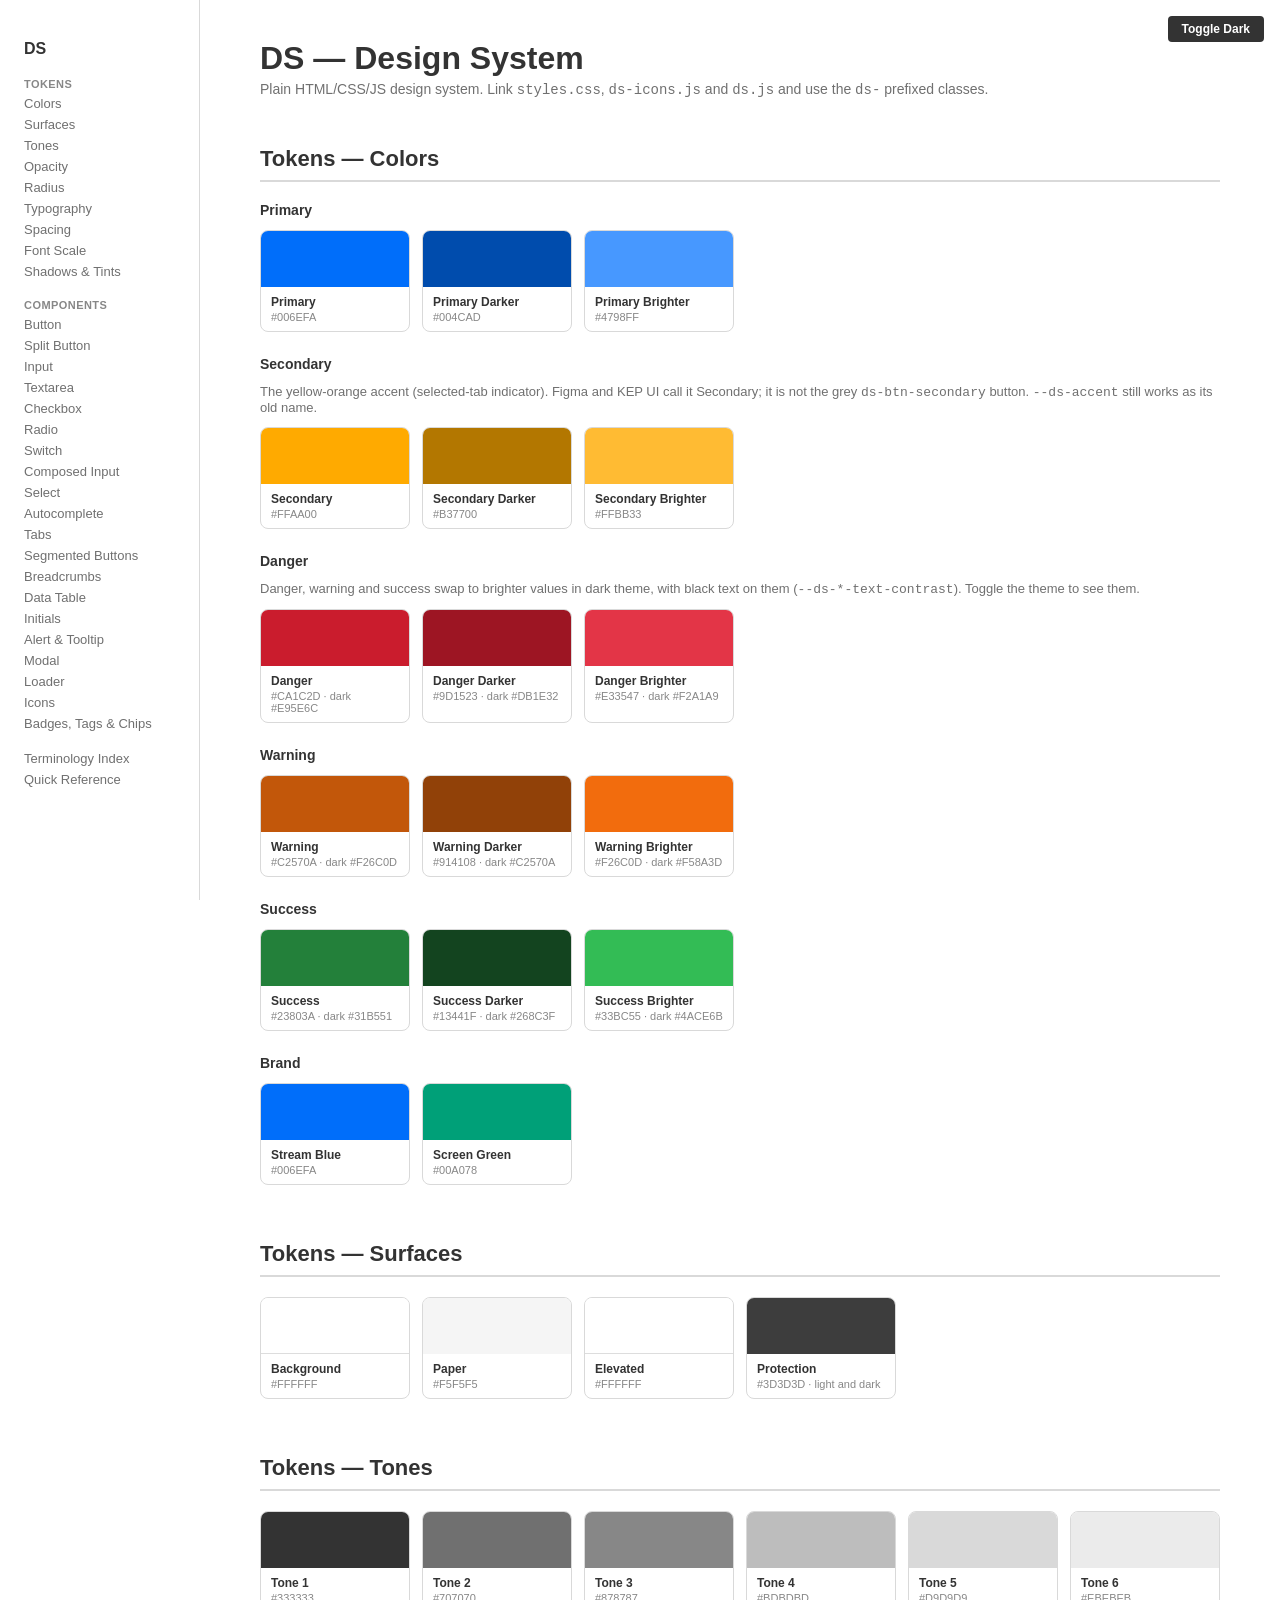
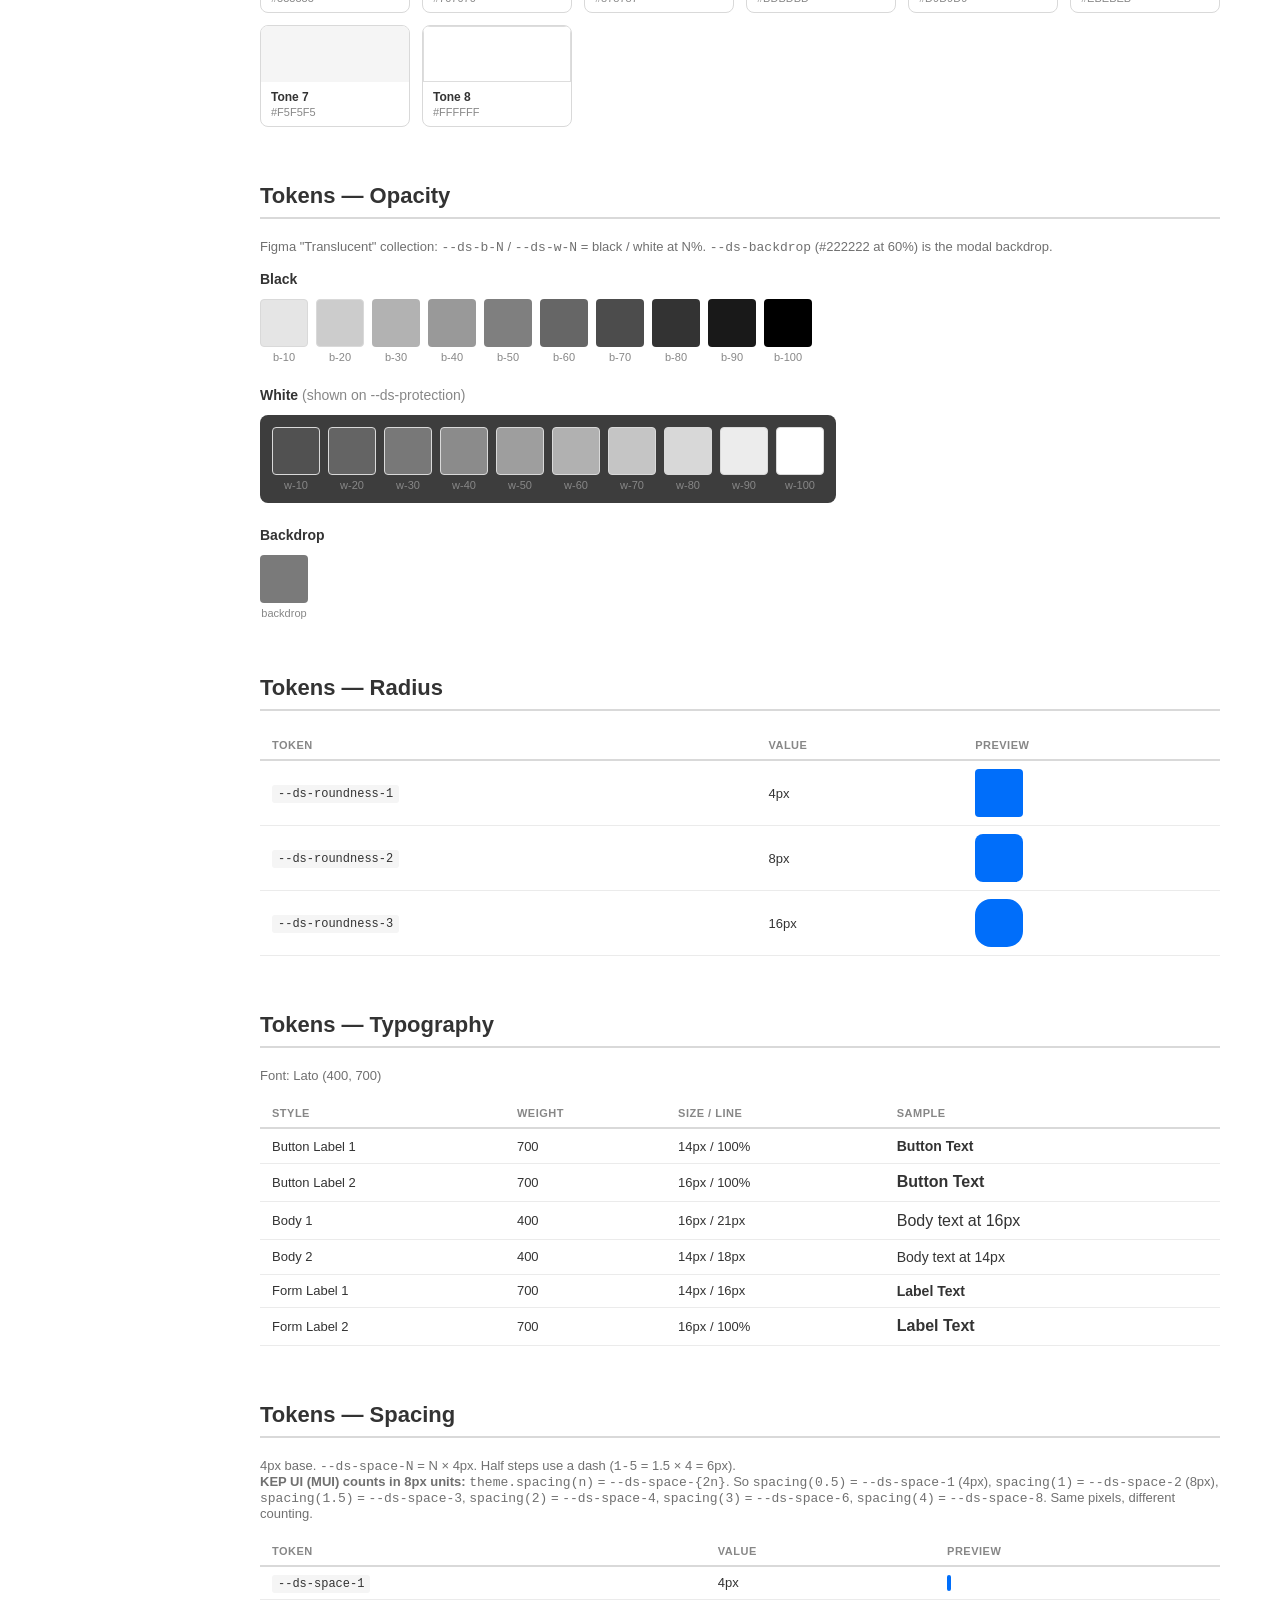
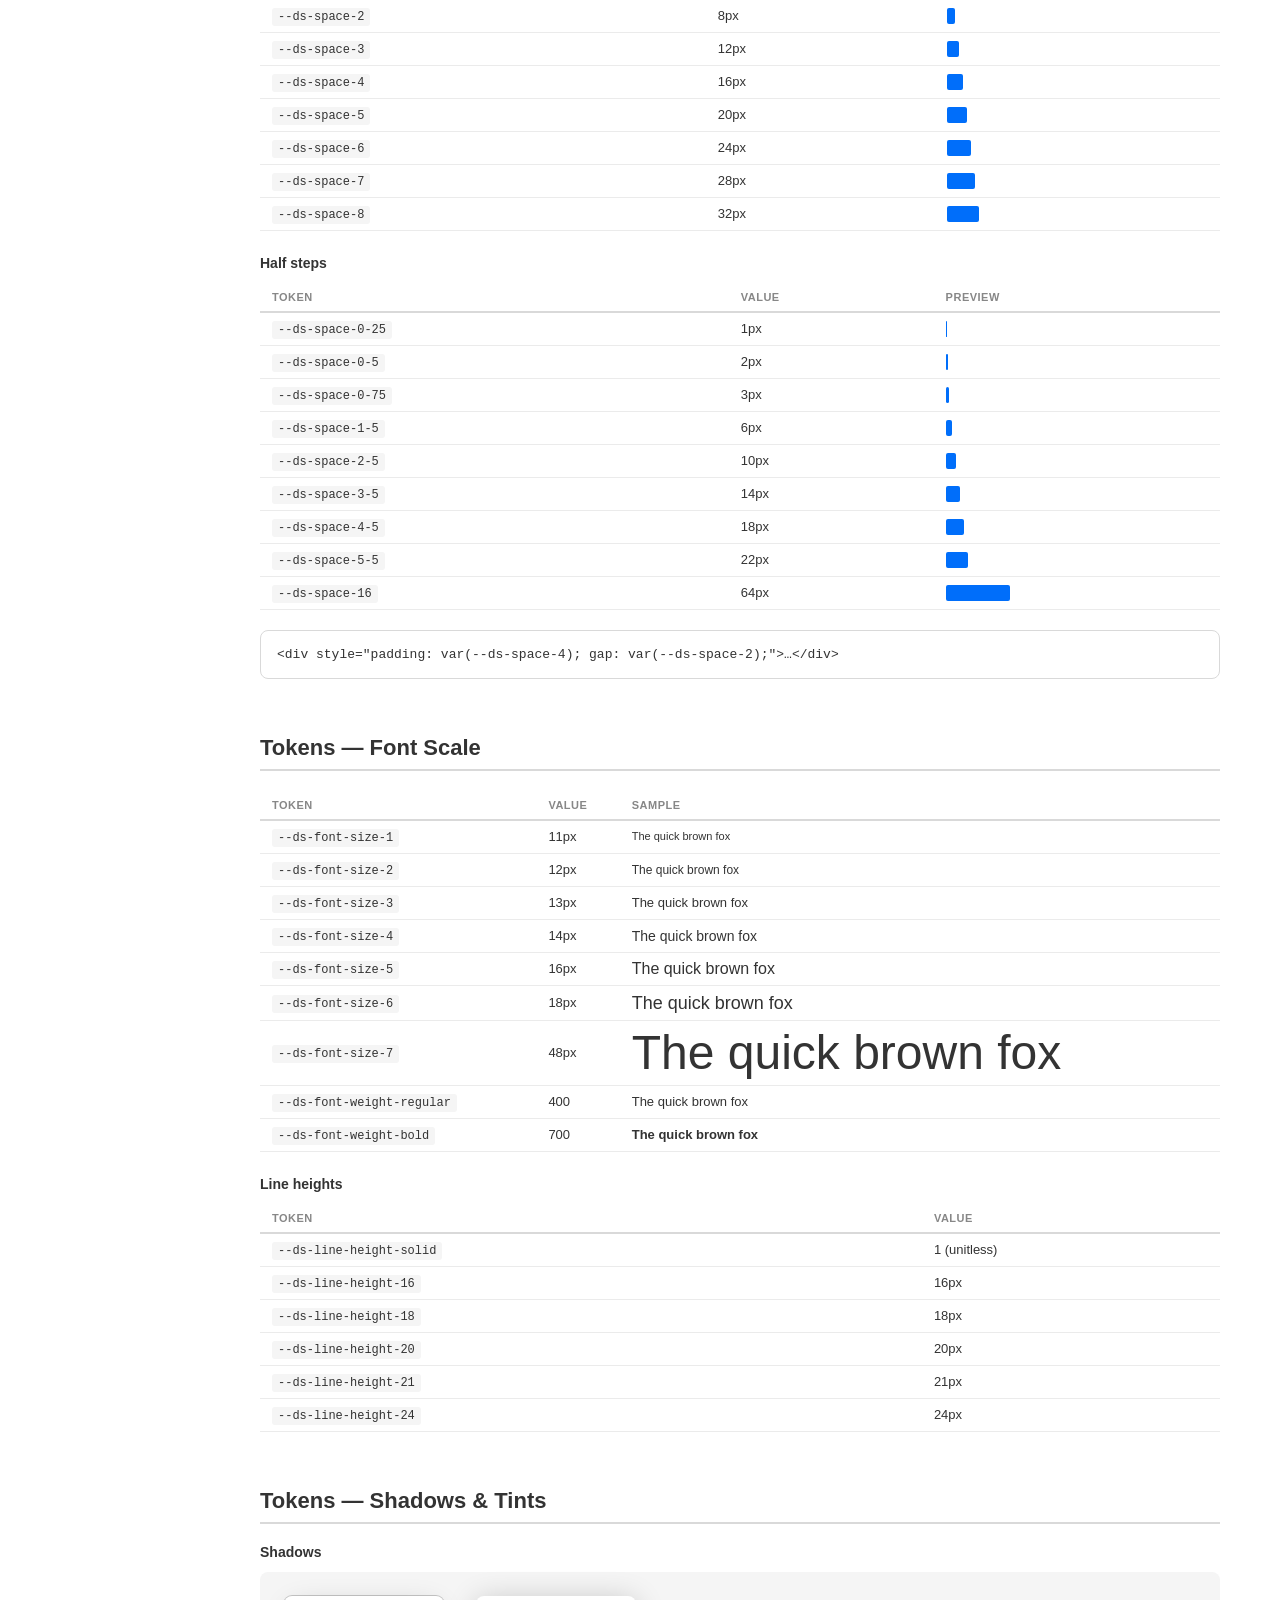
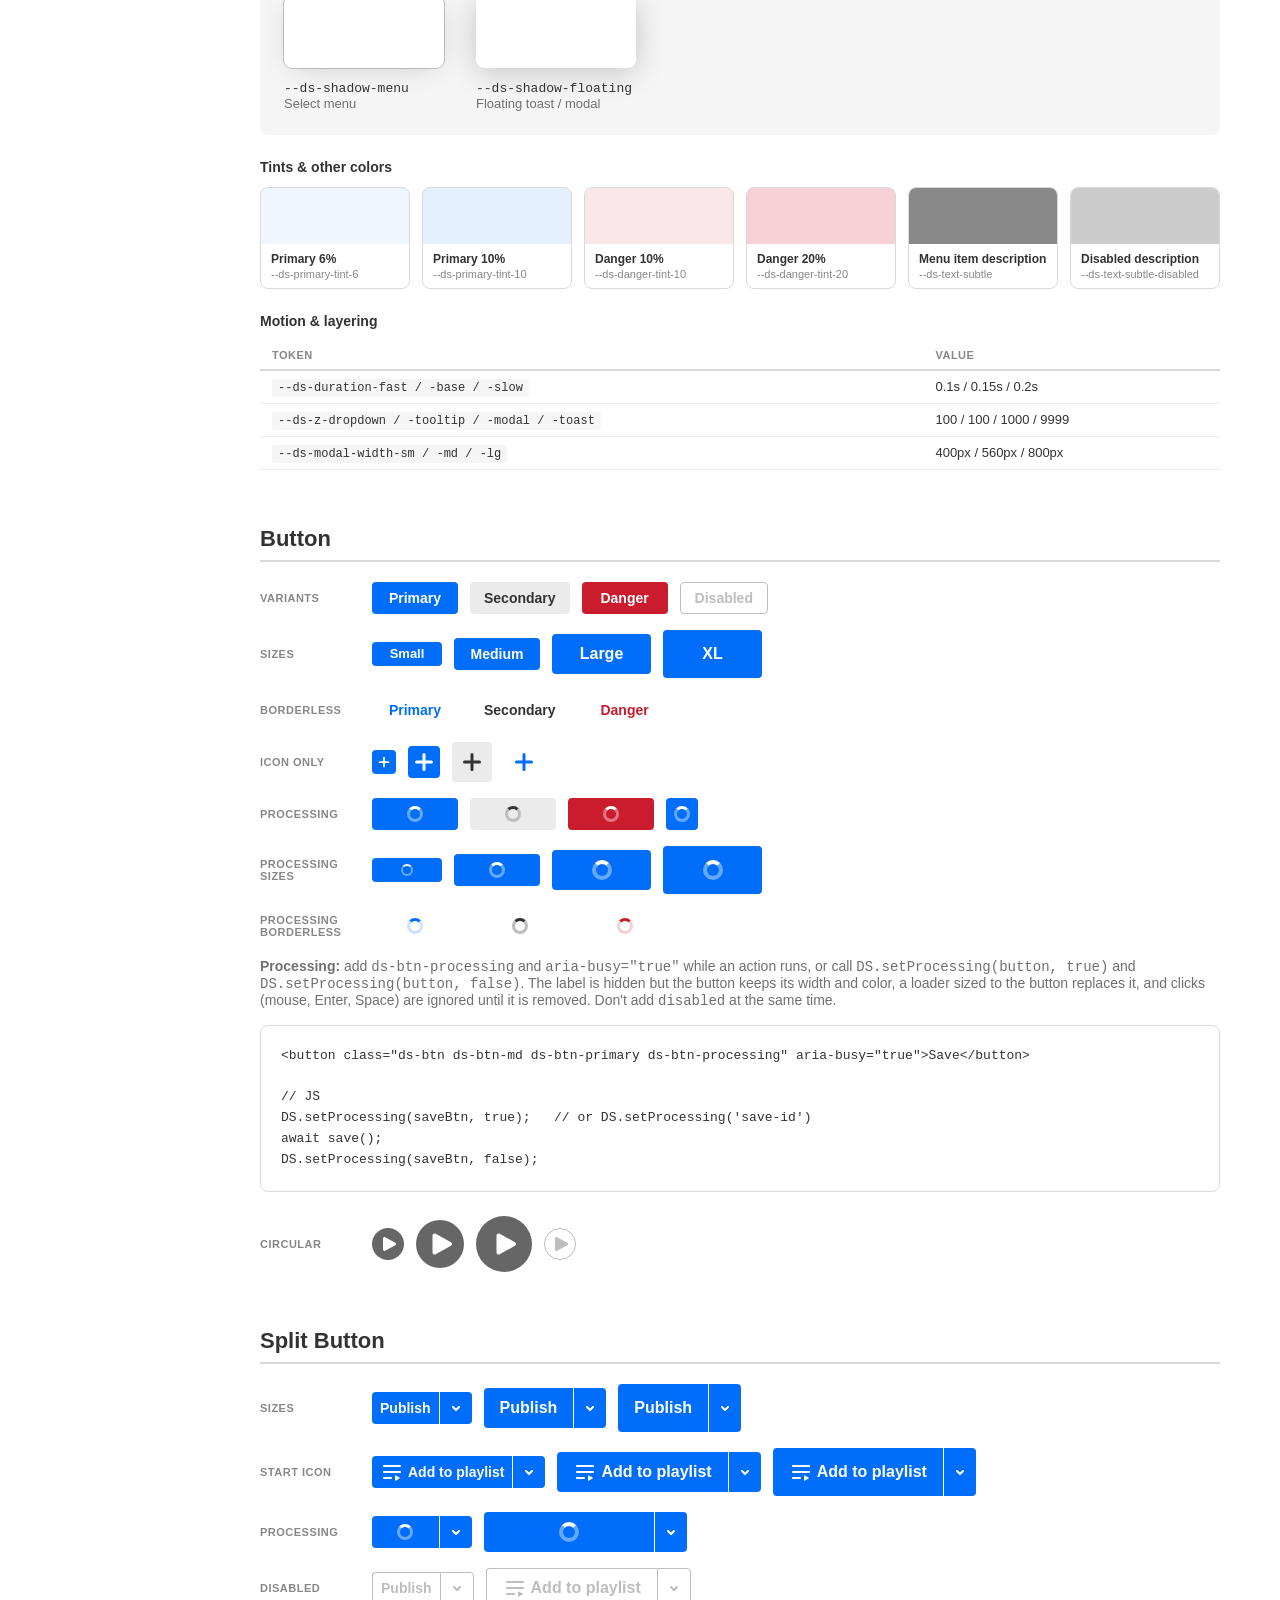
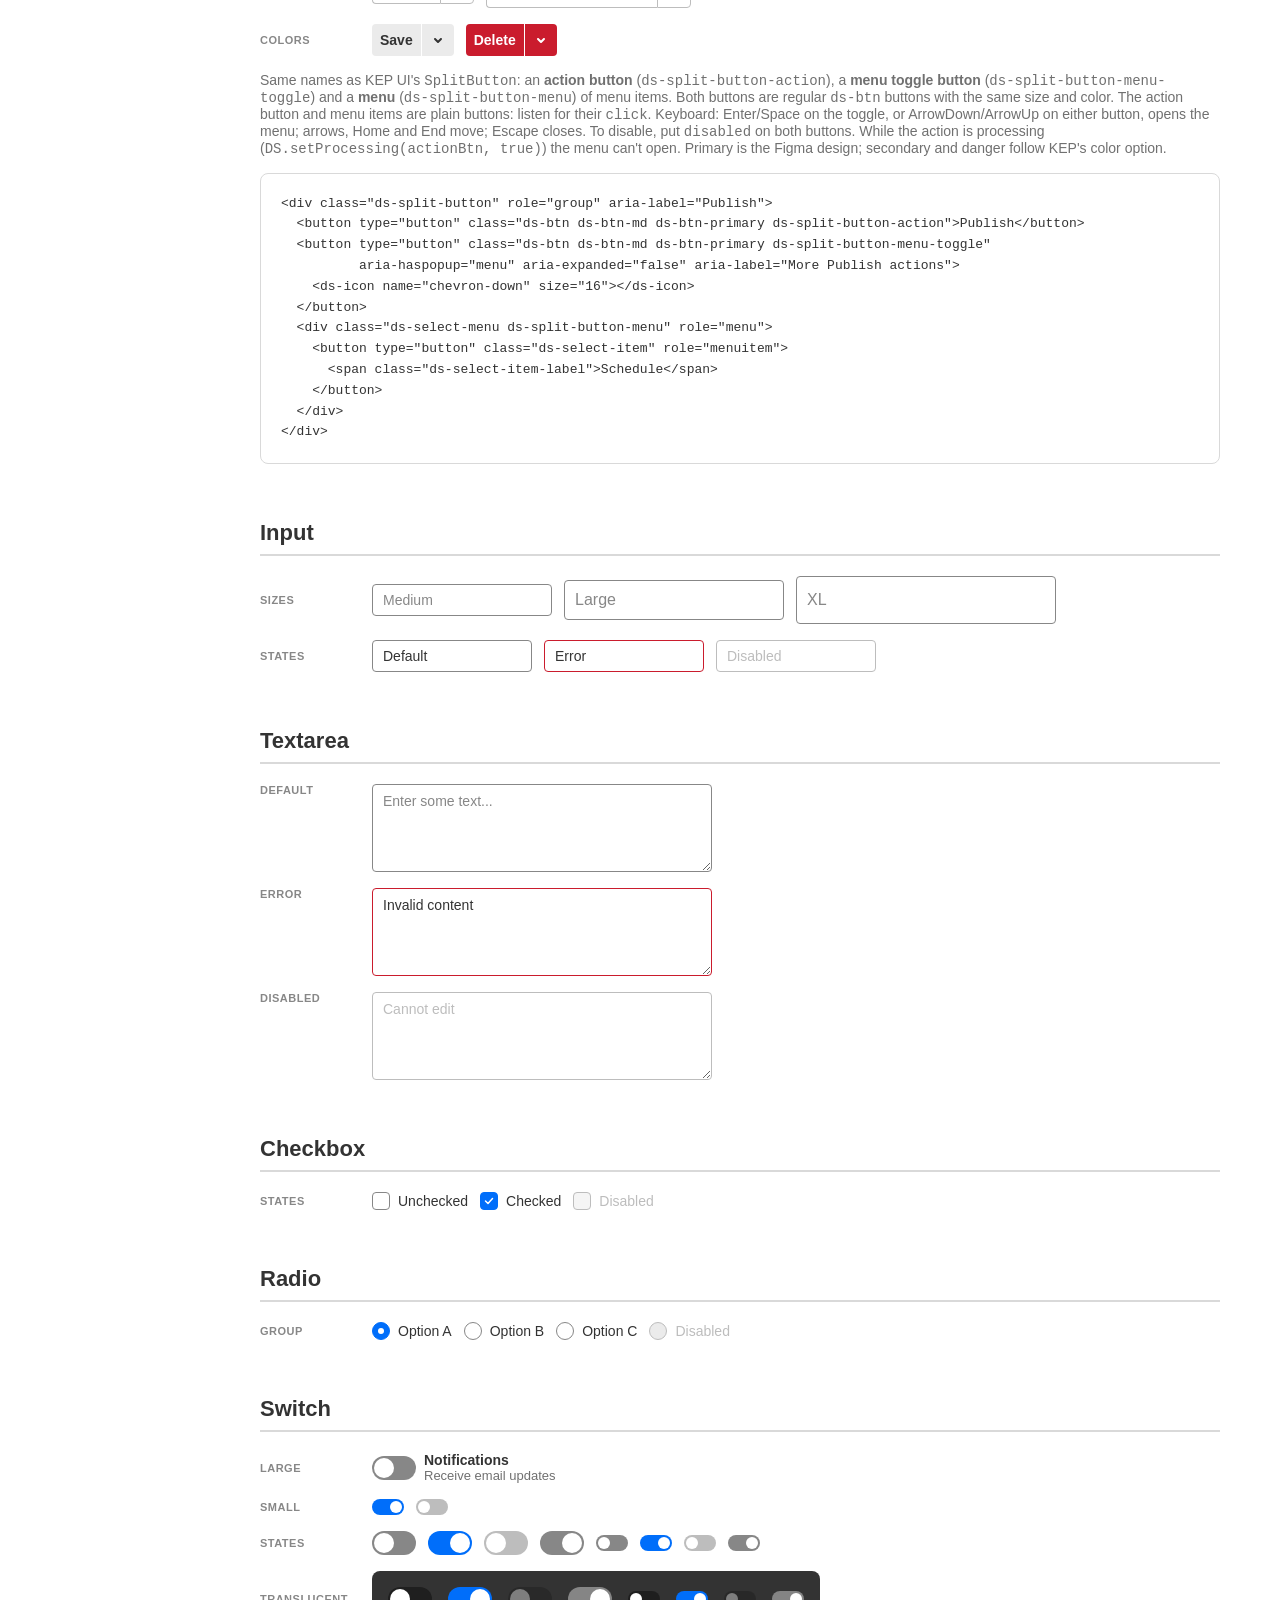
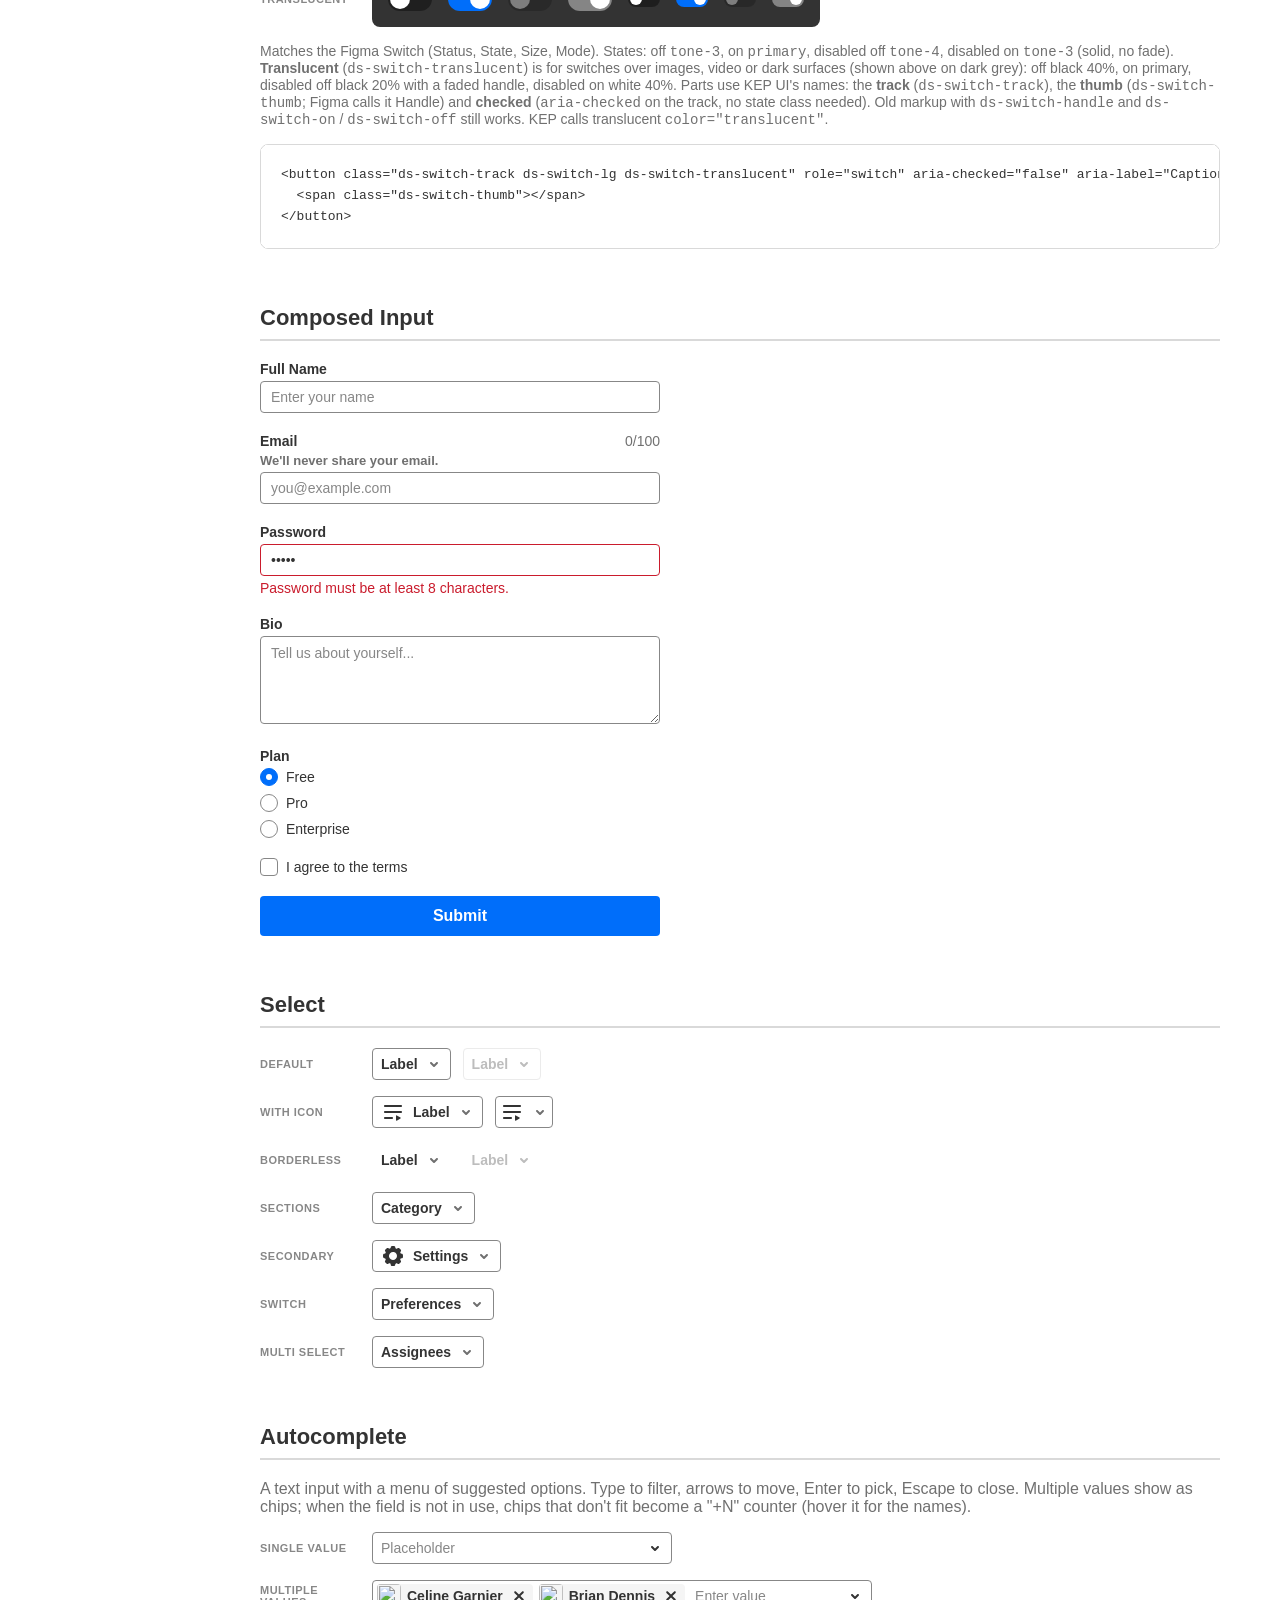
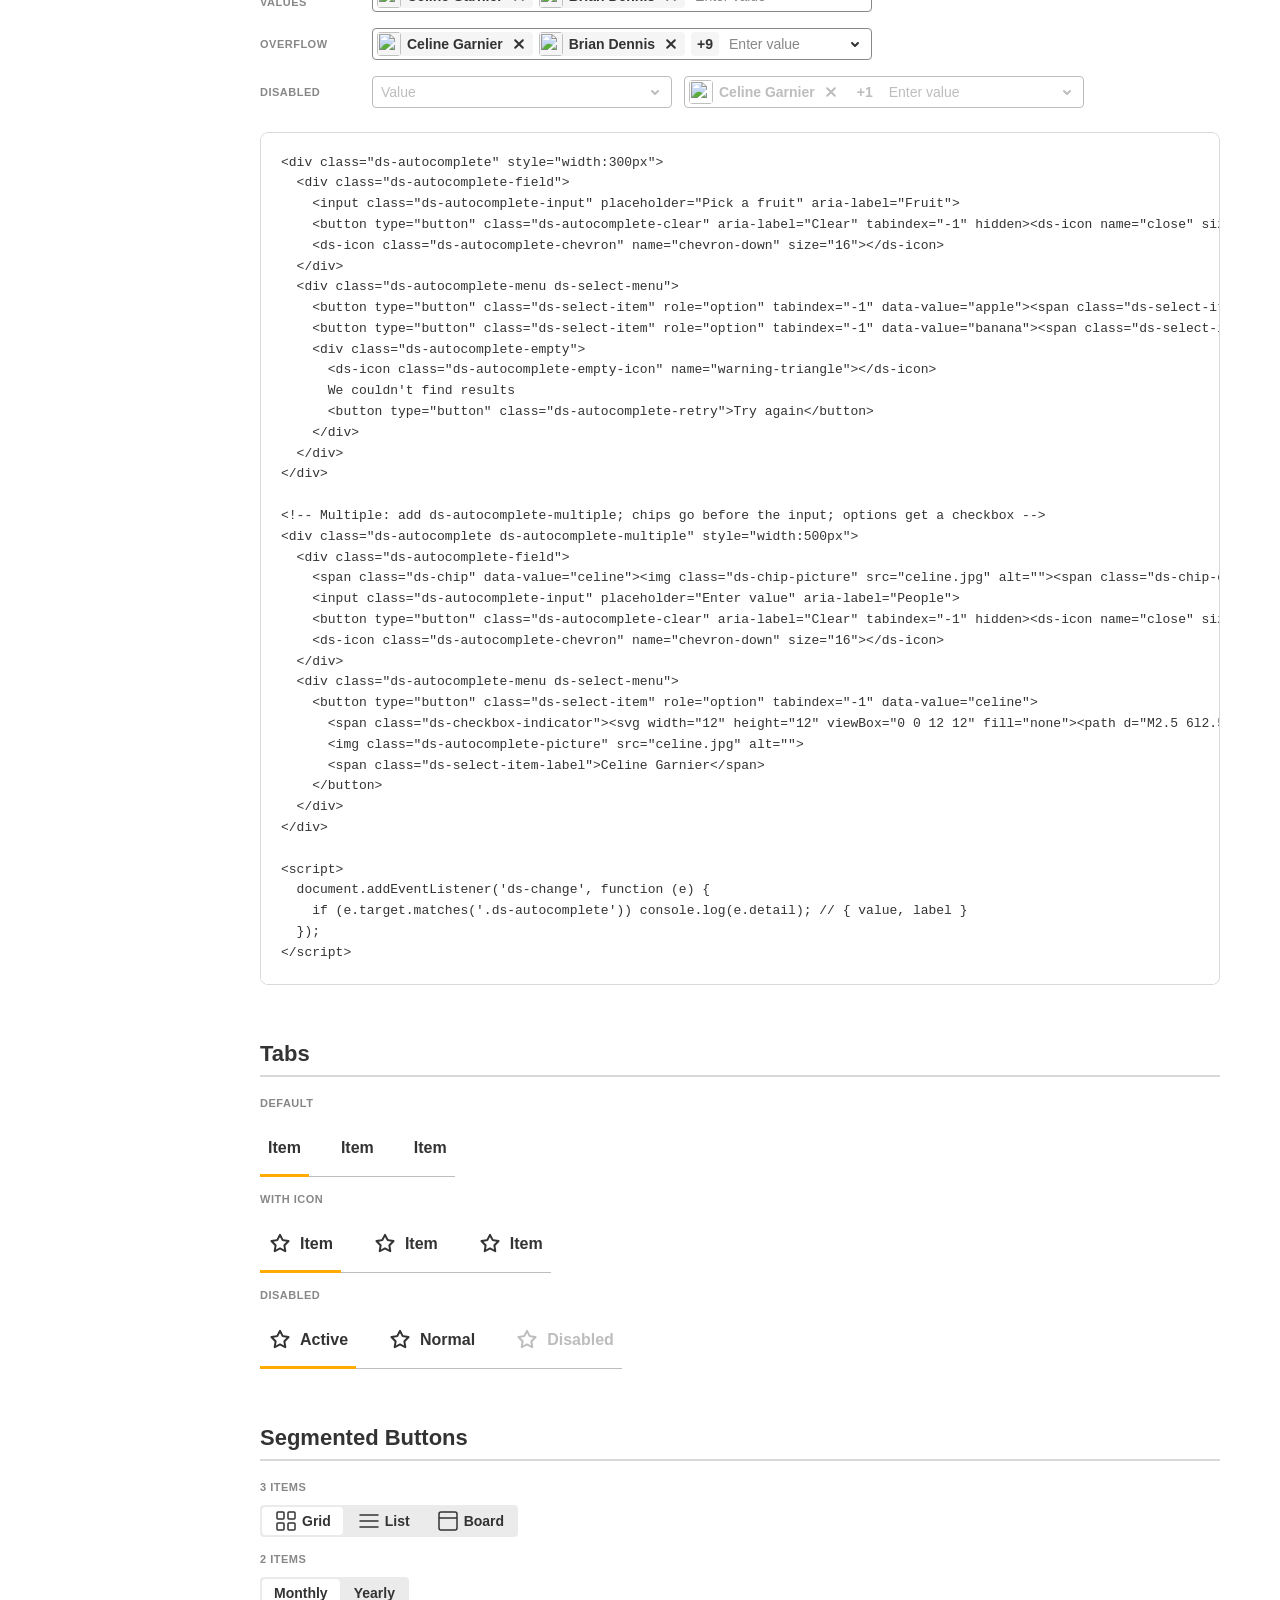
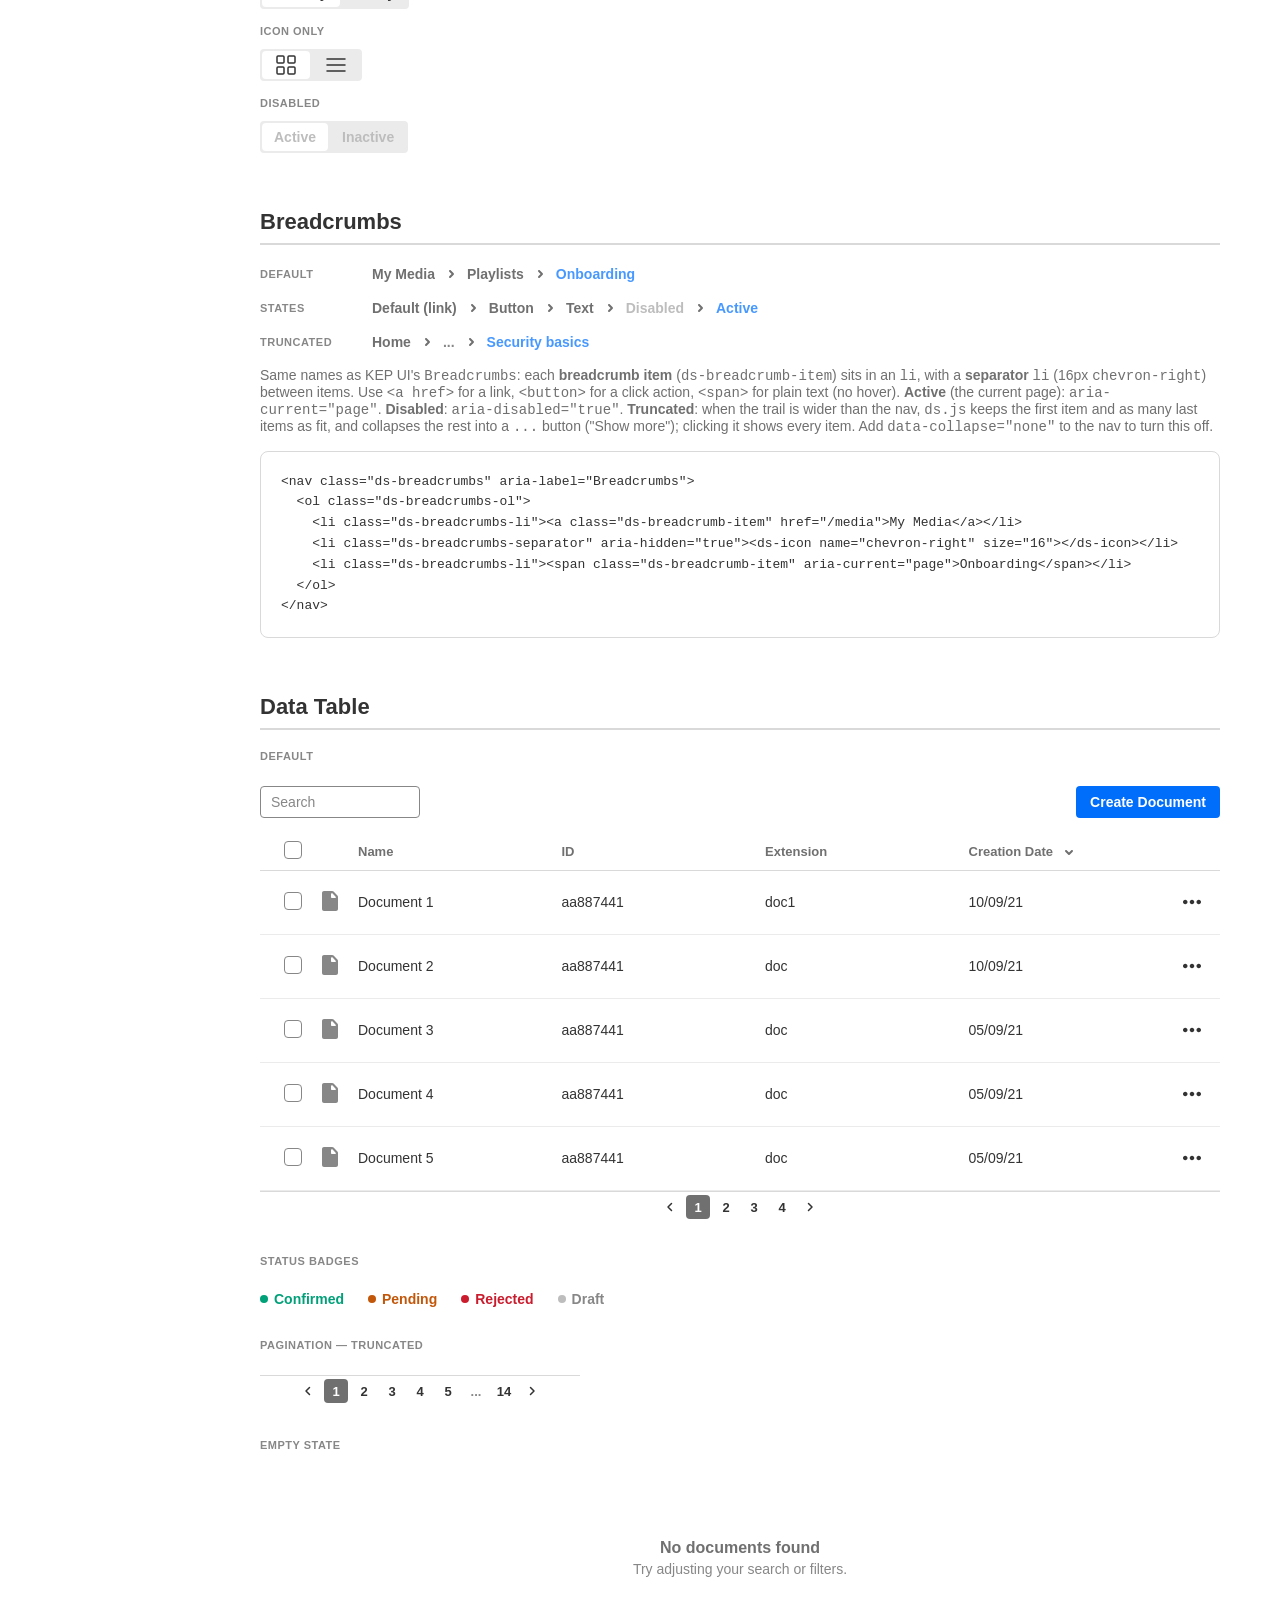
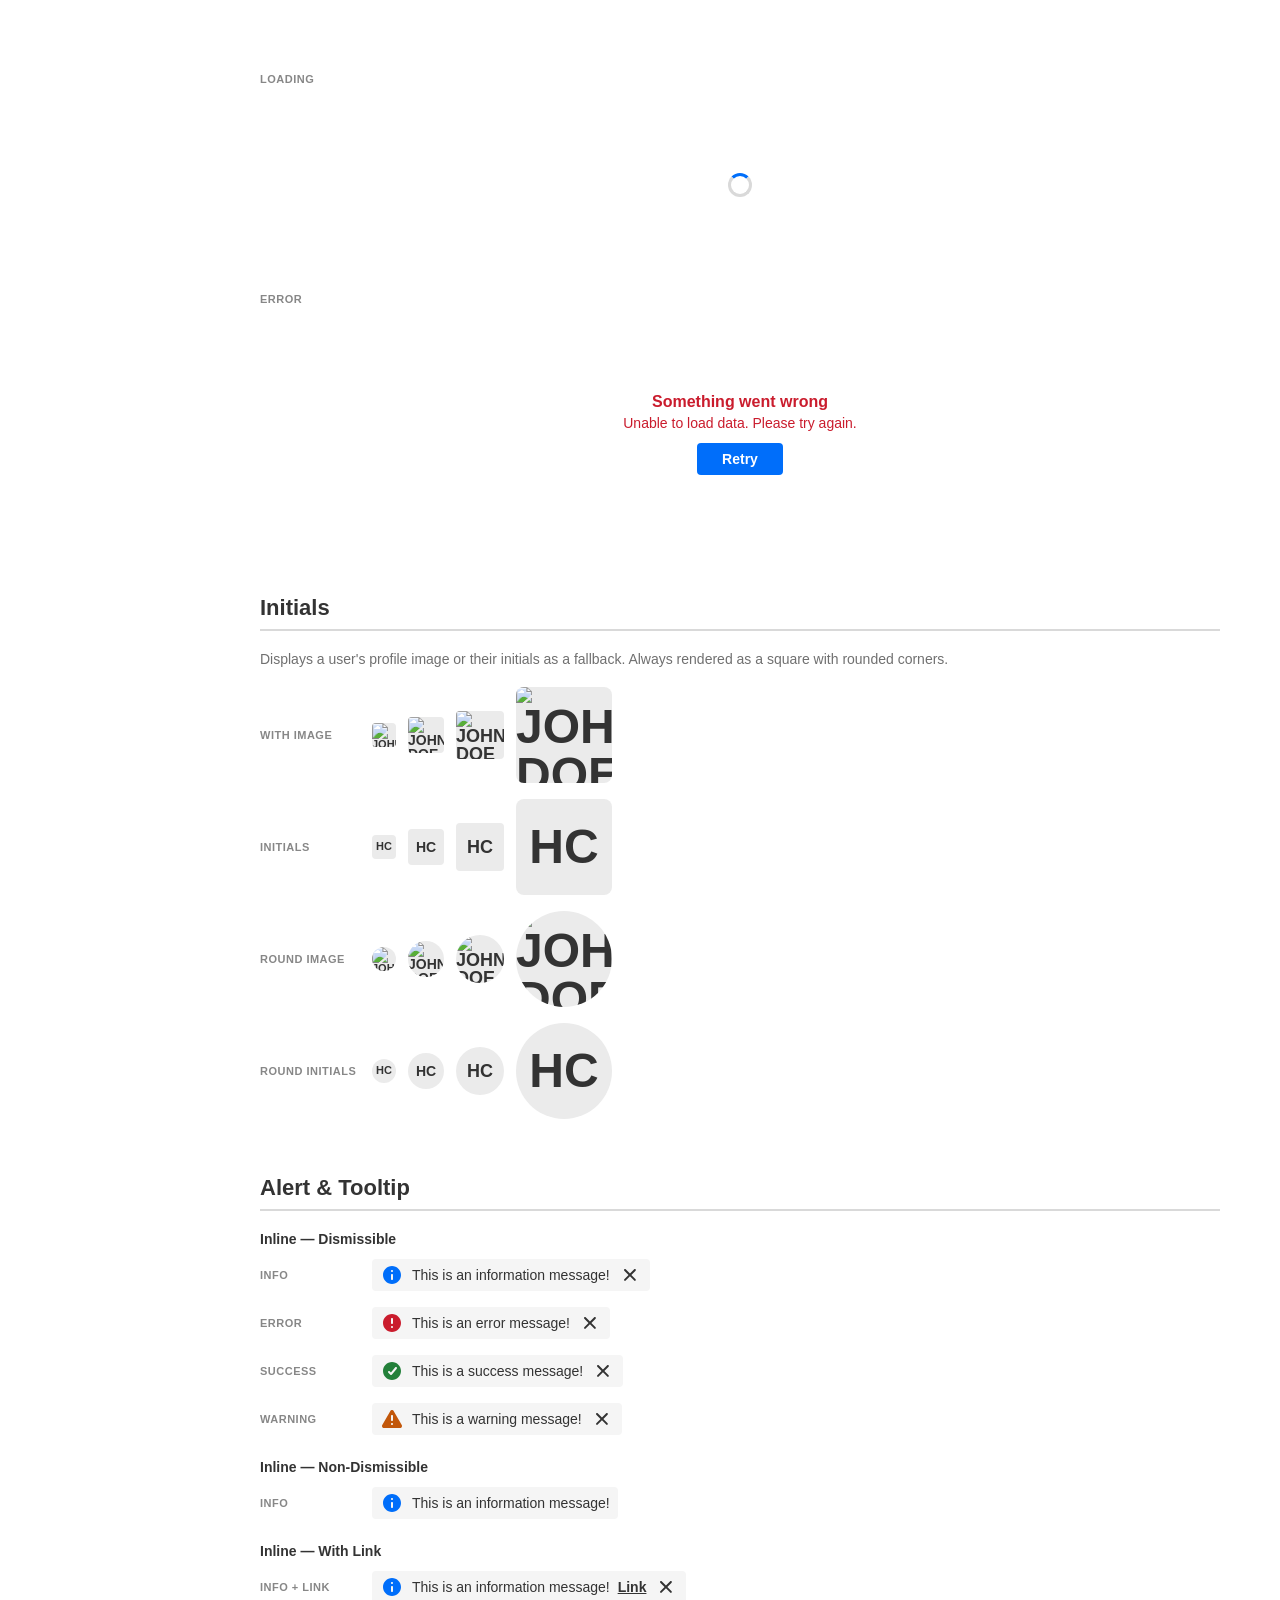
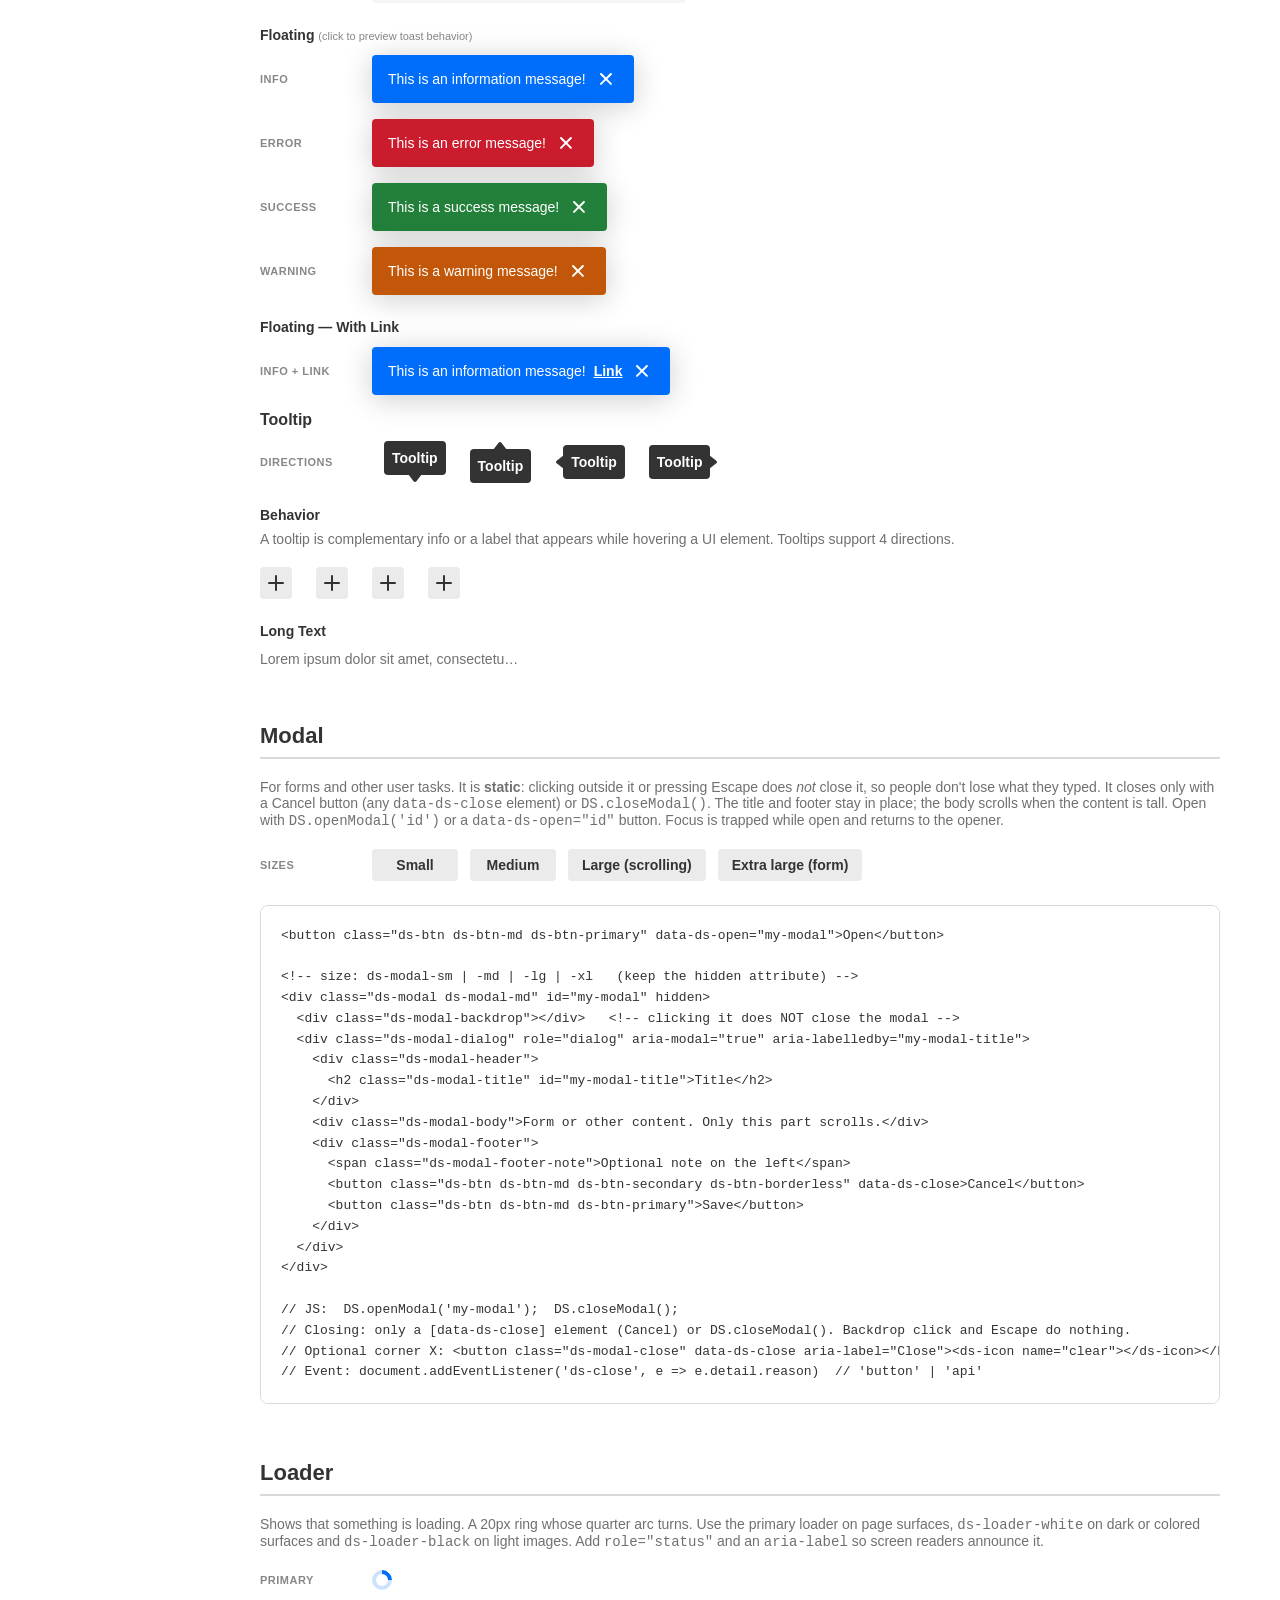
==== commit e0b6174b: "Add split button, breadcrumbs, KEP UI names and terminology index; align tokens with Figma - Split B" ====
--- a/index.html
+++ b/index.html
@@ -64,7 +64,7 @@
     }
     .token-table code {
       font-size: 12px; background: var(--ds-tone-7);
-      padding: 2px 6px; border-radius: 3px;
+      padding: 2px 6px; border-radius: 3px; white-space: nowrap;
     }
     .radius-demo {
       width: 48px; height: 48px; background: var(--ds-primary);
@@ -156,25 +156,28 @@
   <div class="preview-nav-group">
     <span class="preview-nav-heading">Components</span>
       <a href="#button">Button</a>
+      <a href="#split-button">Split Button</a>
       <a href="#input">Input</a>
       <a href="#textarea">Textarea</a>
       <a href="#checkbox">Checkbox</a>
       <a href="#radio">Radio</a>
       <a href="#switch">Switch</a>
-      <a href="#formfield">FormField</a>
+      <a href="#composed-input">Composed Input</a>
       <a href="#select">Select</a>
       <a href="#autocomplete">Autocomplete</a>
       <a href="#tabs">Tabs</a>
-      <a href="#segmented-control">Segmented Control</a>
+      <a href="#segmented-buttons">Segmented Buttons</a>
+      <a href="#breadcrumbs">Breadcrumbs</a>
       <a href="#data-table">Data Table</a>
-      <a href="#user-picture">User Picture</a>
-      <a href="#acknowledgement-help">Acknowledgement & Help</a>
+      <a href="#initials">Initials</a>
+      <a href="#alert-tooltip">Alert &amp; Tooltip</a>
       <a href="#modal">Modal</a>
-      <a href="#spinner">Spinner</a>
+      <a href="#loader">Loader</a>
       <a href="#icons">Icons</a>
-      <a href="#badges">Badges</a>
+      <a href="#badges">Badges, Tags &amp; Chips</a>
   </div>
   <div class="preview-nav-group">
+    <a href="#terminology">Terminology Index</a>
     <a href="#quick-reference">Quick Reference</a>
   </div>
 </nav>
@@ -207,28 +210,74 @@
       </div>
     </div>
 
+    <h3 style="font-size:14px; font-weight:700; margin-bottom:12px;">Secondary</h3>
+    <p style="font-size:var(--ds-font-size-3); color:var(--ds-tone-2); margin:0 0 var(--ds-space-3);">The yellow-orange accent (selected-tab indicator). Figma and KEP UI call it Secondary; it is not the grey <code>ds-btn-secondary</code> button. <code>--ds-accent</code> still works as its old name.</p>
+    <div class="swatch-grid" style="margin-bottom:24px;">
+      <div class="swatch">
+        <div class="swatch-color" style="background: var(--ds-secondary);"></div>
+        <div class="swatch-info"><div class="swatch-name">Secondary</div><div class="swatch-val">#FFAA00</div></div>
+      </div>
+      <div class="swatch">
+        <div class="swatch-color" style="background: var(--ds-secondary-darker);"></div>
+        <div class="swatch-info"><div class="swatch-name">Secondary Darker</div><div class="swatch-val">#B37700</div></div>
+      </div>
+      <div class="swatch">
+        <div class="swatch-color" style="background: var(--ds-secondary-brighter);"></div>
+        <div class="swatch-info"><div class="swatch-name">Secondary Brighter</div><div class="swatch-val">#FFBB33</div></div>
+      </div>
+    </div>
+
     <h3 style="font-size:14px; font-weight:700; margin-bottom:12px;">Danger</h3>
+    <p style="font-size:var(--ds-font-size-3); color:var(--ds-tone-2); margin:0 0 var(--ds-space-3);">Danger, warning and success swap to brighter values in dark theme, with black text on them (<code>--ds-*-text-contrast</code>). Toggle the theme to see them.</p>
     <div class="swatch-grid" style="margin-bottom:24px;">
       <div class="swatch">
         <div class="swatch-color" style="background: var(--ds-danger);"></div>
-        <div class="swatch-info"><div class="swatch-name">Danger</div><div class="swatch-val">#CA1C2D</div></div>
+        <div class="swatch-info"><div class="swatch-name">Danger</div><div class="swatch-val">#CA1C2D <span style="color:var(--ds-tone-3);">· dark #E95E6C</span></div></div>
       </div>
       <div class="swatch">
         <div class="swatch-color" style="background: var(--ds-danger-darker);"></div>
-        <div class="swatch-info"><div class="swatch-name">Danger Darker</div><div class="swatch-val">#9D1523</div></div>
+        <div class="swatch-info"><div class="swatch-name">Danger Darker</div><div class="swatch-val">#9D1523 <span style="color:var(--ds-tone-3);">· dark #DB1E32</span></div></div>
       </div>
       <div class="swatch">
         <div class="swatch-color" style="background: var(--ds-danger-brighter);"></div>
-        <div class="swatch-info"><div class="swatch-name">Danger Brighter</div><div class="swatch-val">#E33547</div></div>
-      </div>
-    </div>
-
-    <h3 style="font-size:14px; font-weight:700; margin-bottom:12px;">Brand &amp; Acknowledgement</h3>
+        <div class="swatch-info"><div class="swatch-name">Danger Brighter</div><div class="swatch-val">#E33547 <span style="color:var(--ds-tone-3);">· dark #F2A1A9</span></div></div>
+      </div>
+    </div>
+
+    <h3 style="font-size:14px; font-weight:700; margin-bottom:12px;">Warning</h3>
     <div class="swatch-grid" style="margin-bottom:24px;">
       <div class="swatch">
         <div class="swatch-color" style="background: var(--ds-warning);"></div>
-        <div class="swatch-info"><div class="swatch-name">Warning</div><div class="swatch-val">#E86925</div></div>
-      </div>
+        <div class="swatch-info"><div class="swatch-name">Warning</div><div class="swatch-val">#C2570A <span style="color:var(--ds-tone-3);">· dark #F26C0D</span></div></div>
+      </div>
+      <div class="swatch">
+        <div class="swatch-color" style="background: var(--ds-warning-darker);"></div>
+        <div class="swatch-info"><div class="swatch-name">Warning Darker</div><div class="swatch-val">#914108 <span style="color:var(--ds-tone-3);">· dark #C2570A</span></div></div>
+      </div>
+      <div class="swatch">
+        <div class="swatch-color" style="background: var(--ds-warning-brighter);"></div>
+        <div class="swatch-info"><div class="swatch-name">Warning Brighter</div><div class="swatch-val">#F26C0D <span style="color:var(--ds-tone-3);">· dark #F58A3D</span></div></div>
+      </div>
+    </div>
+
+    <h3 style="font-size:14px; font-weight:700; margin-bottom:12px;">Success</h3>
+    <div class="swatch-grid" style="margin-bottom:24px;">
+      <div class="swatch">
+        <div class="swatch-color" style="background: var(--ds-success);"></div>
+        <div class="swatch-info"><div class="swatch-name">Success</div><div class="swatch-val">#23803A <span style="color:var(--ds-tone-3);">· dark #31B551</span></div></div>
+      </div>
+      <div class="swatch">
+        <div class="swatch-color" style="background: var(--ds-success-darker);"></div>
+        <div class="swatch-info"><div class="swatch-name">Success Darker</div><div class="swatch-val">#13441F <span style="color:var(--ds-tone-3);">· dark #268C3F</span></div></div>
+      </div>
+      <div class="swatch">
+        <div class="swatch-color" style="background: var(--ds-success-brighter);"></div>
+        <div class="swatch-info"><div class="swatch-name">Success Brighter</div><div class="swatch-val">#33BC55 <span style="color:var(--ds-tone-3);">· dark #4ACE6B</span></div></div>
+      </div>
+    </div>
+
+    <h3 style="font-size:14px; font-weight:700; margin-bottom:12px;">Brand</h3>
+    <div class="swatch-grid" style="margin-bottom:24px;">
       <div class="swatch">
         <div class="swatch-color" style="background: var(--ds-stream-blue);"></div>
         <div class="swatch-info"><div class="swatch-name">Stream Blue</div><div class="swatch-val">#006EFA</div></div>
@@ -258,6 +307,10 @@
         <div class="swatch-color" style="background: var(--ds-elevated); border-bottom: 1px solid #ddd;"></div>
         <div class="swatch-info"><div class="swatch-name">Elevated</div><div class="swatch-val">#FFFFFF</div></div>
       </div>
+      <div class="swatch">
+        <div class="swatch-color" style="background: var(--ds-protection);"></div>
+        <div class="swatch-info"><div class="swatch-name">Protection</div><div class="swatch-val">#3D3D3D · light and dark</div></div>
+      </div>
     </div>
   </div>
 
@@ -307,10 +360,15 @@
        ═══════════════════════════════════════════ -->
   <div class="section">
     <h2 class="section-title" id="tokens-opacity">Tokens — Opacity</h2>
-    <div style="display:flex; gap:24px; flex-wrap:wrap;">
+    <p style="font-size:var(--ds-font-size-3); color:var(--ds-tone-2); margin-bottom:var(--ds-space-4);">Figma "Translucent" collection: <code>--ds-b-N</code> / <code>--ds-w-N</code> = black / white at N%. <code>--ds-backdrop</code> (#222222 at 60%) is the modal backdrop.</p>
+    <div style="display:flex; flex-direction:column; gap:24px;">
       <div>
         <h3 style="font-size:14px; font-weight:700; margin-bottom:12px;">Black</h3>
-        <div style="display:flex; gap:8px;">
+        <div style="display:flex; gap:8px; flex-wrap:wrap;">
+          <div style="text-align:center;">
+            <div style="width:48px;height:48px;background:var(--ds-b-10);border-radius:var(--ds-roundness-1);border:1px solid var(--ds-tone-5);"></div>
+            <div style="font-size:11px;margin-top:4px;color:var(--ds-tone-3);">b-10</div>
+          </div>
           <div style="text-align:center;">
             <div style="width:48px;height:48px;background:var(--ds-b-20);border-radius:var(--ds-roundness-1);border:1px solid var(--ds-tone-5);"></div>
             <div style="font-size:11px;margin-top:4px;color:var(--ds-tone-3);">b-20</div>
@@ -324,6 +382,10 @@
             <div style="font-size:11px;margin-top:4px;color:var(--ds-tone-3);">b-40</div>
           </div>
           <div style="text-align:center;">
+            <div style="width:48px;height:48px;background:var(--ds-b-50);border-radius:var(--ds-roundness-1);"></div>
+            <div style="font-size:11px;margin-top:4px;color:var(--ds-tone-3);">b-50</div>
+          </div>
+          <div style="text-align:center;">
             <div style="width:48px;height:48px;background:var(--ds-b-60);border-radius:var(--ds-roundness-1);"></div>
             <div style="font-size:11px;margin-top:4px;color:var(--ds-tone-3);">b-60</div>
           </div>
@@ -332,21 +394,41 @@
             <div style="font-size:11px;margin-top:4px;color:var(--ds-tone-3);">b-70</div>
           </div>
           <div style="text-align:center;">
+            <div style="width:48px;height:48px;background:var(--ds-b-80);border-radius:var(--ds-roundness-1);"></div>
+            <div style="font-size:11px;margin-top:4px;color:var(--ds-tone-3);">b-80</div>
+          </div>
+          <div style="text-align:center;">
+            <div style="width:48px;height:48px;background:var(--ds-b-90);border-radius:var(--ds-roundness-1);"></div>
+            <div style="font-size:11px;margin-top:4px;color:var(--ds-tone-3);">b-90</div>
+          </div>
+          <div style="text-align:center;">
             <div style="width:48px;height:48px;background:var(--ds-b-100);border-radius:var(--ds-roundness-1);"></div>
             <div style="font-size:11px;margin-top:4px;color:var(--ds-tone-3);">b-100</div>
           </div>
         </div>
       </div>
       <div>
-        <h3 style="font-size:14px; font-weight:700; margin-bottom:12px;">White</h3>
-        <div style="display:flex; gap:8px;">
+        <h3 style="font-size:14px; font-weight:700; margin-bottom:12px;">White <span style="font-weight:400; color:var(--ds-tone-3);">(shown on --ds-protection)</span></h3>
+        <div style="display:flex; gap:8px; flex-wrap:wrap; background:var(--ds-protection); padding:var(--ds-space-3); border-radius:var(--ds-roundness-2); width:max-content; max-width:100%;">
+          <div style="text-align:center;">
+            <div style="width:48px;height:48px;background:var(--ds-w-10);border-radius:var(--ds-roundness-1);border:1px solid var(--ds-tone-5);"></div>
+            <div style="font-size:11px;margin-top:4px;color:var(--ds-tone-3);">w-10</div>
+          </div>
           <div style="text-align:center;">
             <div style="width:48px;height:48px;background:var(--ds-w-20);border-radius:var(--ds-roundness-1);border:1px solid var(--ds-tone-5);"></div>
             <div style="font-size:11px;margin-top:4px;color:var(--ds-tone-3);">w-20</div>
           </div>
           <div style="text-align:center;">
+            <div style="width:48px;height:48px;background:var(--ds-w-30);border-radius:var(--ds-roundness-1);border:1px solid var(--ds-tone-5);"></div>
+            <div style="font-size:11px;margin-top:4px;color:var(--ds-tone-3);">w-30</div>
+          </div>
+          <div style="text-align:center;">
             <div style="width:48px;height:48px;background:var(--ds-w-40);border-radius:var(--ds-roundness-1);border:1px solid var(--ds-tone-5);"></div>
             <div style="font-size:11px;margin-top:4px;color:var(--ds-tone-3);">w-40</div>
+          </div>
+          <div style="text-align:center;">
+            <div style="width:48px;height:48px;background:var(--ds-w-50);border-radius:var(--ds-roundness-1);border:1px solid var(--ds-tone-5);"></div>
+            <div style="font-size:11px;margin-top:4px;color:var(--ds-tone-3);">w-50</div>
           </div>
           <div style="text-align:center;">
             <div style="width:48px;height:48px;background:var(--ds-w-60);border-radius:var(--ds-roundness-1);border:1px solid var(--ds-tone-5);"></div>
@@ -361,8 +443,21 @@
             <div style="font-size:11px;margin-top:4px;color:var(--ds-tone-3);">w-80</div>
           </div>
           <div style="text-align:center;">
+            <div style="width:48px;height:48px;background:var(--ds-w-90);border-radius:var(--ds-roundness-1);border:1px solid var(--ds-tone-5);"></div>
+            <div style="font-size:11px;margin-top:4px;color:var(--ds-tone-3);">w-90</div>
+          </div>
+          <div style="text-align:center;">
             <div style="width:48px;height:48px;background:var(--ds-w-100);border-radius:var(--ds-roundness-1);border:1px solid var(--ds-tone-5);"></div>
             <div style="font-size:11px;margin-top:4px;color:var(--ds-tone-3);">w-100</div>
+          </div>
+        </div>
+      </div>
+      <div>
+        <h3 style="font-size:14px; font-weight:700; margin-bottom:12px;">Backdrop</h3>
+        <div style="display:flex; gap:8px;">
+          <div style="text-align:center;">
+            <div style="width:48px;height:48px;background:var(--ds-backdrop);border-radius:var(--ds-roundness-1);"></div>
+            <div style="font-size:11px;margin-top:4px;color:var(--ds-tone-3);">backdrop</div>
           </div>
         </div>
       </div>
@@ -389,7 +484,7 @@
         </tr>
         <tr>
           <td><code>--ds-roundness-3</code></td>
-          <td>12px</td>
+          <td>16px</td>
           <td><div class="radius-demo" style="border-radius: var(--ds-roundness-3);"></div></td>
         </tr>
       </tbody>
@@ -438,7 +533,7 @@
        ═══════════════════════════════════════════ -->
   <div class="section">
     <h2 class="section-title" id="tokens-spacing">Tokens — Spacing</h2>
-    <p style="font-size:var(--ds-font-size-3); color:var(--ds-tone-2); margin-bottom:var(--ds-space-4);">4px base. <code>--ds-space-N</code> = N &times; 4px. Half steps use a dash (<code>1-5</code> = 1.5 &times; 4 = 6px).</p>
+    <p style="font-size:var(--ds-font-size-3); color:var(--ds-tone-2); margin-bottom:var(--ds-space-4);">4px base. <code>--ds-space-N</code> = N &times; 4px. Half steps use a dash (<code>1-5</code> = 1.5 &times; 4 = 6px).<br><strong>KEP UI (MUI) counts in 8px units:</strong> <code>theme.spacing(n)</code> = <code>--ds-space-{2n}</code>. So <code>spacing(0.5)</code> = <code>--ds-space-1</code> (4px), <code>spacing(1)</code> = <code>--ds-space-2</code> (8px), <code>spacing(1.5)</code> = <code>--ds-space-3</code>, <code>spacing(2)</code> = <code>--ds-space-4</code>, <code>spacing(3)</code> = <code>--ds-space-6</code>, <code>spacing(4)</code> = <code>--ds-space-8</code>. Same pixels, different counting.</p>
     <table class="token-table">
       <thead><tr><th>Token</th><th>Value</th><th>Preview</th></tr></thead>
       <tbody>
@@ -518,7 +613,7 @@
       <div class="swatch"><div class="swatch-color" style="background:var(--ds-primary-tint-6);"></div><div class="swatch-info"><div class="swatch-name">Primary 6%</div><div class="swatch-val">--ds-primary-tint-6</div></div></div>
       <div class="swatch"><div class="swatch-color" style="background:var(--ds-primary-tint-10);"></div><div class="swatch-info"><div class="swatch-name">Primary 10%</div><div class="swatch-val">--ds-primary-tint-10</div></div></div>
       <div class="swatch"><div class="swatch-color" style="background:var(--ds-danger-tint-10);"></div><div class="swatch-info"><div class="swatch-name">Danger 10%</div><div class="swatch-val">--ds-danger-tint-10</div></div></div>
-      <div class="swatch"><div class="swatch-color" style="background:var(--ds-accent);"></div><div class="swatch-info"><div class="swatch-name">Selected-tab indicator</div><div class="swatch-val">--ds-accent</div></div></div>
+      <div class="swatch"><div class="swatch-color" style="background:var(--ds-danger-tint-20);"></div><div class="swatch-info"><div class="swatch-name">Danger 20%</div><div class="swatch-val">--ds-danger-tint-20</div></div></div>
       <div class="swatch"><div class="swatch-color" style="background:var(--ds-text-subtle);"></div><div class="swatch-info"><div class="swatch-name">Menu item description</div><div class="swatch-val">--ds-text-subtle</div></div></div>
       <div class="swatch"><div class="swatch-color" style="background:var(--ds-text-subtle-disabled);"></div><div class="swatch-info"><div class="swatch-name">Disabled description</div><div class="swatch-val">--ds-text-subtle-disabled</div></div></div>
     </div>
@@ -602,7 +697,7 @@
     </div>
 
     <p style="font-size:var(--ds-font-size-4); color:var(--ds-tone-2); margin:var(--ds-space-2) 0 0;">
-      <strong>Processing:</strong> add <code>ds-btn-processing</code> and <code>aria-busy="true"</code> while an action runs, or call <code>DS.setProcessing(button, true)</code> and <code>DS.setProcessing(button, false)</code>. The label is hidden but the button keeps its width and color, a spinner sized to the button replaces it, and clicks (mouse, Enter, Space) are ignored until it is removed. Don't add <code>disabled</code> at the same time.
+      <strong>Processing:</strong> add <code>ds-btn-processing</code> and <code>aria-busy="true"</code> while an action runs, or call <code>DS.setProcessing(button, true)</code> and <code>DS.setProcessing(button, false)</code>. The label is hidden but the button keeps its width and color, a loader sized to the button replaces it, and clicks (mouse, Enter, Space) are ignored until it is removed. Don't add <code>disabled</code> at the same time.
     </p>
     <pre style="background:var(--ds-tone-8); border:1px solid var(--ds-tone-5); border-radius:var(--ds-roundness-2); padding:var(--ds-space-5); margin:var(--ds-space-4) 0 var(--ds-space-6); font-size:var(--ds-font-size-3); line-height:1.6; overflow-x:auto;">&lt;button class="ds-btn ds-btn-md ds-btn-primary ds-btn-processing" aria-busy="true"&gt;Save&lt;/button&gt;
 
@@ -629,6 +724,136 @@
   </div>
 
   <!-- ═══════════════════════════════════════════
+       COMPONENT — SplitButton
+       ═══════════════════════════════════════════ -->
+  <div class="section">
+    <h2 class="section-title" id="split-button">Split Button</h2>
+
+    <div class="row">
+      <span class="row-label">Sizes</span>
+      <div class="ds-split-button" role="group" aria-label="Publish">
+        <button type="button" class="ds-btn ds-btn-md ds-btn-primary ds-split-button-action">Publish</button>
+        <button type="button" class="ds-btn ds-btn-md ds-btn-primary ds-split-button-menu-toggle" aria-haspopup="menu" aria-expanded="false" aria-label="More Publish actions"><ds-icon name="chevron-down" size="16"></ds-icon></button>
+        <div class="ds-select-menu ds-split-button-menu" role="menu">
+          <button type="button" class="ds-select-item" role="menuitem"><span class="ds-select-item-label">Publish and share</span></button>
+          <button type="button" class="ds-select-item" role="menuitem"><span class="ds-select-item-label">Schedule</span></button>
+          <button type="button" class="ds-select-item" role="menuitem" aria-disabled="true"><span class="ds-select-item-label">Publish to channel</span></button>
+        </div>
+      </div>
+      <div class="ds-split-button" role="group" aria-label="Publish">
+        <button type="button" class="ds-btn ds-btn-lg ds-btn-primary ds-split-button-action">Publish</button>
+        <button type="button" class="ds-btn ds-btn-lg ds-btn-primary ds-split-button-menu-toggle" aria-haspopup="menu" aria-expanded="false" aria-label="More Publish actions"><ds-icon name="chevron-down" size="16"></ds-icon></button>
+        <div class="ds-select-menu ds-split-button-menu" role="menu">
+          <button type="button" class="ds-select-item" role="menuitem"><span class="ds-select-item-label">Publish and share</span></button>
+          <button type="button" class="ds-select-item" role="menuitem"><span class="ds-select-item-label">Schedule</span></button>
+        </div>
+      </div>
+      <div class="ds-split-button" role="group" aria-label="Publish">
+        <button type="button" class="ds-btn ds-btn-xl ds-btn-primary ds-split-button-action">Publish</button>
+        <button type="button" class="ds-btn ds-btn-xl ds-btn-primary ds-split-button-menu-toggle" aria-haspopup="menu" aria-expanded="false" aria-label="More Publish actions"><ds-icon name="chevron-down" size="16"></ds-icon></button>
+        <div class="ds-select-menu ds-split-button-menu" role="menu">
+          <button type="button" class="ds-select-item" role="menuitem"><span class="ds-select-item-label">Publish and share</span></button>
+          <button type="button" class="ds-select-item" role="menuitem"><span class="ds-select-item-label">Schedule</span></button>
+        </div>
+      </div>
+    </div>
+
+    <div class="row">
+      <span class="row-label">Start icon</span>
+      <div class="ds-split-button" role="group" aria-label="Add to playlist">
+        <button type="button" class="ds-btn ds-btn-md ds-btn-primary ds-split-button-action"><ds-icon name="playlist" size="24"></ds-icon>Add to playlist</button>
+        <button type="button" class="ds-btn ds-btn-md ds-btn-primary ds-split-button-menu-toggle" aria-haspopup="menu" aria-expanded="false" aria-label="More Add to playlist actions"><ds-icon name="chevron-down" size="16"></ds-icon></button>
+        <div class="ds-select-menu ds-split-button-menu" role="menu">
+          <button type="button" class="ds-select-item" role="menuitem"><span class="ds-select-item-label">New playlist</span></button>
+          <button type="button" class="ds-select-item" role="menuitem"><span class="ds-select-item-label">Watch later</span></button>
+        </div>
+      </div>
+      <div class="ds-split-button" role="group" aria-label="Add to playlist">
+        <button type="button" class="ds-btn ds-btn-lg ds-btn-primary ds-split-button-action"><ds-icon name="playlist" size="24"></ds-icon>Add to playlist</button>
+        <button type="button" class="ds-btn ds-btn-lg ds-btn-primary ds-split-button-menu-toggle" aria-haspopup="menu" aria-expanded="false" aria-label="More Add to playlist actions"><ds-icon name="chevron-down" size="16"></ds-icon></button>
+        <div class="ds-select-menu ds-split-button-menu" role="menu">
+          <button type="button" class="ds-select-item" role="menuitem"><span class="ds-select-item-label">New playlist</span></button>
+          <button type="button" class="ds-select-item" role="menuitem"><span class="ds-select-item-label">Watch later</span></button>
+        </div>
+      </div>
+      <div class="ds-split-button" role="group" aria-label="Add to playlist">
+        <button type="button" class="ds-btn ds-btn-xl ds-btn-primary ds-split-button-action"><ds-icon name="playlist" size="24"></ds-icon>Add to playlist</button>
+        <button type="button" class="ds-btn ds-btn-xl ds-btn-primary ds-split-button-menu-toggle" aria-haspopup="menu" aria-expanded="false" aria-label="More Add to playlist actions"><ds-icon name="chevron-down" size="16"></ds-icon></button>
+        <div class="ds-select-menu ds-split-button-menu" role="menu">
+          <button type="button" class="ds-select-item" role="menuitem"><span class="ds-select-item-label">New playlist</span></button>
+          <button type="button" class="ds-select-item" role="menuitem"><span class="ds-select-item-label">Watch later</span></button>
+        </div>
+      </div>
+    </div>
+
+    <div class="row">
+      <span class="row-label">Processing</span>
+      <div class="ds-split-button" role="group" aria-label="Publish">
+        <button type="button" class="ds-btn ds-btn-md ds-btn-primary ds-split-button-action ds-btn-processing" aria-busy="true">Publish</button>
+        <button type="button" class="ds-btn ds-btn-md ds-btn-primary ds-split-button-menu-toggle" aria-haspopup="menu" aria-expanded="false" aria-label="More Publish actions"><ds-icon name="chevron-down" size="16"></ds-icon></button>
+        <div class="ds-select-menu ds-split-button-menu" role="menu">
+          <button type="button" class="ds-select-item" role="menuitem"><span class="ds-select-item-label">Schedule</span></button>
+        </div>
+      </div>
+      <div class="ds-split-button" role="group" aria-label="Add to playlist">
+        <button type="button" class="ds-btn ds-btn-lg ds-btn-primary ds-split-button-action ds-btn-processing" aria-busy="true"><ds-icon name="playlist" size="24"></ds-icon>Add to playlist</button>
+        <button type="button" class="ds-btn ds-btn-lg ds-btn-primary ds-split-button-menu-toggle" aria-haspopup="menu" aria-expanded="false" aria-label="More Add to playlist actions"><ds-icon name="chevron-down" size="16"></ds-icon></button>
+        <div class="ds-select-menu ds-split-button-menu" role="menu">
+          <button type="button" class="ds-select-item" role="menuitem"><span class="ds-select-item-label">New playlist</span></button>
+        </div>
+      </div>
+    </div>
+
+    <div class="row">
+      <span class="row-label">Disabled</span>
+      <div class="ds-split-button" role="group" aria-label="Publish">
+        <button type="button" class="ds-btn ds-btn-md ds-btn-primary ds-split-button-action" disabled>Publish</button>
+        <button type="button" class="ds-btn ds-btn-md ds-btn-primary ds-split-button-menu-toggle" aria-haspopup="menu" aria-expanded="false" aria-label="More Publish actions" disabled><ds-icon name="chevron-down" size="16"></ds-icon></button>
+        <div class="ds-select-menu ds-split-button-menu" role="menu"></div>
+      </div>
+      <div class="ds-split-button" role="group" aria-label="Add to playlist">
+        <button type="button" class="ds-btn ds-btn-lg ds-btn-primary ds-split-button-action" disabled><ds-icon name="playlist" size="24"></ds-icon>Add to playlist</button>
+        <button type="button" class="ds-btn ds-btn-lg ds-btn-primary ds-split-button-menu-toggle" aria-haspopup="menu" aria-expanded="false" aria-label="More Add to playlist actions" disabled><ds-icon name="chevron-down" size="16"></ds-icon></button>
+        <div class="ds-select-menu ds-split-button-menu" role="menu"></div>
+      </div>
+    </div>
+
+    <div class="row">
+      <span class="row-label">Colors</span>
+      <div class="ds-split-button" role="group" aria-label="Save">
+        <button type="button" class="ds-btn ds-btn-md ds-btn-secondary ds-split-button-action">Save</button>
+        <button type="button" class="ds-btn ds-btn-md ds-btn-secondary ds-split-button-menu-toggle" aria-haspopup="menu" aria-expanded="false" aria-label="More Save actions"><ds-icon name="chevron-down" size="16"></ds-icon></button>
+        <div class="ds-select-menu ds-split-button-menu" role="menu">
+          <button type="button" class="ds-select-item" role="menuitem"><span class="ds-select-item-label">Save as draft</span></button>
+        </div>
+      </div>
+      <div class="ds-split-button" role="group" aria-label="Delete">
+        <button type="button" class="ds-btn ds-btn-md ds-btn-danger ds-split-button-action">Delete</button>
+        <button type="button" class="ds-btn ds-btn-md ds-btn-danger ds-split-button-menu-toggle" aria-haspopup="menu" aria-expanded="false" aria-label="More Delete actions"><ds-icon name="chevron-down" size="16"></ds-icon></button>
+        <div class="ds-select-menu ds-split-button-menu" role="menu">
+          <button type="button" class="ds-select-item" role="menuitem"><span class="ds-select-item-label">Delete all versions</span></button>
+        </div>
+      </div>
+    </div>
+
+    <p style="font-size:var(--ds-font-size-4); color:var(--ds-tone-2); margin:var(--ds-space-2) 0 0;">
+      Same names as KEP UI's <code>SplitButton</code>: an <strong>action button</strong> (<code>ds-split-button-action</code>), a <strong>menu toggle button</strong> (<code>ds-split-button-menu-toggle</code>) and a <strong>menu</strong> (<code>ds-split-button-menu</code>) of menu items. Both buttons are regular <code>ds-btn</code> buttons with the same size and color. The action button and menu items are plain buttons: listen for their <code>click</code>. Keyboard: Enter/Space on the toggle, or ArrowDown/ArrowUp on either button, opens the menu; arrows, Home and End move; Escape closes. To disable, put <code>disabled</code> on both buttons. While the action is processing (<code>DS.setProcessing(actionBtn, true)</code>) the menu can't open. Primary is the Figma design; secondary and danger follow KEP's color option.
+    </p>
+    <pre style="background:var(--ds-tone-8); border:1px solid var(--ds-tone-5); border-radius:var(--ds-roundness-2); padding:var(--ds-space-5); margin:var(--ds-space-4) 0 var(--ds-space-6); font-size:var(--ds-font-size-3); line-height:1.6; overflow-x:auto;">&lt;div class="ds-split-button" role="group" aria-label="Publish"&gt;
+  &lt;button type="button" class="ds-btn ds-btn-md ds-btn-primary ds-split-button-action"&gt;Publish&lt;/button&gt;
+  &lt;button type="button" class="ds-btn ds-btn-md ds-btn-primary ds-split-button-menu-toggle"
+          aria-haspopup="menu" aria-expanded="false" aria-label="More Publish actions"&gt;
+    &lt;ds-icon name="chevron-down" size="16"&gt;&lt;/ds-icon&gt;
+  &lt;/button&gt;
+  &lt;div class="ds-select-menu ds-split-button-menu" role="menu"&gt;
+    &lt;button type="button" class="ds-select-item" role="menuitem"&gt;
+      &lt;span class="ds-select-item-label"&gt;Schedule&lt;/span&gt;
+    &lt;/button&gt;
+  &lt;/div&gt;
+&lt;/div&gt;</pre>
+  </div>
+
+  <!-- ═══════════════════════════════════════════
        COMPONENT — Input
        ═══════════════════════════════════════════ -->
   <div class="section">
@@ -748,8 +973,8 @@
     <div class="row">
       <span class="row-label">Large</span>
       <div class="ds-switch">
-        <button class="ds-switch-track ds-switch-lg ds-switch-off" role="switch" aria-checked="false">
-          <span class="ds-switch-handle"></span>
+        <button class="ds-switch-track ds-switch-lg" role="switch" aria-checked="false">
+          <span class="ds-switch-thumb"></span>
         </button>
         <div class="ds-switch-content">
           <span class="ds-switch-label">Notifications</span>
@@ -761,51 +986,84 @@
     <div class="row">
       <span class="row-label">Small</span>
       <div class="ds-switch">
-        <button class="ds-switch-track ds-switch-sm ds-switch-on" role="switch" aria-checked="true">
-          <span class="ds-switch-handle"></span>
+        <button class="ds-switch-track ds-switch-sm" role="switch" aria-checked="true">
+          <span class="ds-switch-thumb"></span>
         </button>
       </div>
       <div class="ds-switch">
-        <button class="ds-switch-track ds-switch-sm ds-switch-off" role="switch" aria-checked="false" disabled>
-          <span class="ds-switch-handle"></span>
+        <button class="ds-switch-track ds-switch-sm" role="switch" aria-checked="false" disabled>
+          <span class="ds-switch-thumb"></span>
         </button>
       </div>
     </div>
-  </div>
-
-  <!-- ═══════════════════════════════════════════
-       COMPONENT — FormField
-       ═══════════════════════════════════════════ -->
-  <div class="section">
-    <h2 class="section-title" id="formfield">FormField</h2>
+
+    <div class="row">
+      <span class="row-label">States</span>
+      <button class="ds-switch-track ds-switch-lg" role="switch" aria-checked="false" aria-label="Example"><span class="ds-switch-thumb"></span></button>
+      <button class="ds-switch-track ds-switch-lg" role="switch" aria-checked="true" aria-label="Example"><span class="ds-switch-thumb"></span></button>
+      <button class="ds-switch-track ds-switch-lg" role="switch" aria-checked="false" aria-label="Example" disabled><span class="ds-switch-thumb"></span></button>
+      <button class="ds-switch-track ds-switch-lg" role="switch" aria-checked="true" aria-label="Example" disabled><span class="ds-switch-thumb"></span></button>
+      <button class="ds-switch-track ds-switch-sm" role="switch" aria-checked="false" aria-label="Example"><span class="ds-switch-thumb"></span></button>
+      <button class="ds-switch-track ds-switch-sm" role="switch" aria-checked="true" aria-label="Example"><span class="ds-switch-thumb"></span></button>
+      <button class="ds-switch-track ds-switch-sm" role="switch" aria-checked="false" aria-label="Example" disabled><span class="ds-switch-thumb"></span></button>
+      <button class="ds-switch-track ds-switch-sm" role="switch" aria-checked="true" aria-label="Example" disabled><span class="ds-switch-thumb"></span></button>
+    </div>
+
+    <div class="row">
+      <span class="row-label">Translucent</span>
+      <div style="display:flex; gap:var(--ds-space-4); align-items:center; padding:var(--ds-space-4); border-radius:var(--ds-roundness-2); background:#333333;">
+        <button class="ds-switch-track ds-switch-lg ds-switch-translucent" role="switch" aria-checked="false" aria-label="Example"><span class="ds-switch-thumb"></span></button>
+        <button class="ds-switch-track ds-switch-lg ds-switch-translucent" role="switch" aria-checked="true" aria-label="Example"><span class="ds-switch-thumb"></span></button>
+        <button class="ds-switch-track ds-switch-lg ds-switch-translucent" role="switch" aria-checked="false" aria-label="Example" disabled><span class="ds-switch-thumb"></span></button>
+        <button class="ds-switch-track ds-switch-lg ds-switch-translucent" role="switch" aria-checked="true" aria-label="Example" disabled><span class="ds-switch-thumb"></span></button>
+        <button class="ds-switch-track ds-switch-sm ds-switch-translucent" role="switch" aria-checked="false" aria-label="Example"><span class="ds-switch-thumb"></span></button>
+        <button class="ds-switch-track ds-switch-sm ds-switch-translucent" role="switch" aria-checked="true" aria-label="Example"><span class="ds-switch-thumb"></span></button>
+        <button class="ds-switch-track ds-switch-sm ds-switch-translucent" role="switch" aria-checked="false" aria-label="Example" disabled><span class="ds-switch-thumb"></span></button>
+        <button class="ds-switch-track ds-switch-sm ds-switch-translucent" role="switch" aria-checked="true" aria-label="Example" disabled><span class="ds-switch-thumb"></span></button>
+      </div>
+    </div>
+
+    <p style="font-size:var(--ds-font-size-4); color:var(--ds-tone-2); margin:var(--ds-space-2) 0 0;">
+      Matches the Figma Switch (Status, State, Size, Mode). States: off <code>tone-3</code>, on <code>primary</code>, disabled off <code>tone-4</code>, disabled on <code>tone-3</code> (solid, no fade). <strong>Translucent</strong> (<code>ds-switch-translucent</code>) is for switches over images, video or dark surfaces (shown above on dark grey): off black 40%, on primary, disabled off black 20% with a faded handle, disabled on white 40%. Parts use KEP UI's names: the <strong>track</strong> (<code>ds-switch-track</code>), the <strong>thumb</strong> (<code>ds-switch-thumb</code>; Figma calls it Handle) and <strong>checked</strong> (<code>aria-checked</code> on the track, no state class needed). Old markup with <code>ds-switch-handle</code> and <code>ds-switch-on</code> / <code>ds-switch-off</code> still works. KEP calls translucent <code>color="translucent"</code>.
+    </p>
+    <pre style="background:var(--ds-tone-8); border:1px solid var(--ds-tone-5); border-radius:var(--ds-roundness-2); padding:var(--ds-space-5); margin:var(--ds-space-4) 0 var(--ds-space-6); font-size:var(--ds-font-size-3); line-height:1.6; overflow-x:auto;">&lt;button class="ds-switch-track ds-switch-lg ds-switch-translucent" role="switch" aria-checked="false" aria-label="Captions"&gt;
+  &lt;span class="ds-switch-thumb"&gt;&lt;/span&gt;
+&lt;/button&gt;</pre>
+  </div>
+
+  <!-- ═══════════════════════════════════════════
+       COMPONENT — Composed Input
+       ═══════════════════════════════════════════ -->
+  <div class="section">
+    <h2 class="section-title" id="composed-input">Composed Input</h2>
 
     <div class="form-demo">
-      <div class="ds-form-field">
+      <div class="ds-composed-input">
         <label class="ds-form-label">Full Name</label>
         <input class="ds-input ds-input-md" placeholder="Enter your name" />
       </div>
 
-      <div class="ds-form-field">
+      <div class="ds-composed-input">
         <label class="ds-form-label">
           Email
-          <span class="ds-form-counter">0/100</span>
+          <span class="ds-input-counter">0/100</span>
         </label>
-        <p class="ds-form-desc">We'll never share your email.</p>
+        <p class="ds-form-additional-info">We'll never share your email.</p>
         <input class="ds-input ds-input-md" placeholder="you@example.com" />
       </div>
 
-      <div class="ds-form-field">
+      <div class="ds-composed-input">
         <label class="ds-form-label">Password</label>
         <input class="ds-input ds-input-md ds-input-error" type="password" value="short" />
-        <p class="ds-form-error">Password must be at least 8 characters.</p>
-      </div>
-
-      <div class="ds-form-field">
+        <p class="ds-form-helper-text-error">Password must be at least 8 characters.</p>
+      </div>
+
+      <div class="ds-composed-input">
         <label class="ds-form-label">Bio</label>
         <textarea class="ds-textarea" placeholder="Tell us about yourself..."></textarea>
       </div>
 
-      <div class="ds-form-field">
+      <div class="ds-composed-input">
         <label class="ds-form-label">Plan</label>
         <div style="display:flex; flex-direction:column; gap:8px;">
           <label class="ds-radio">
@@ -1015,20 +1273,20 @@
         <div class="ds-select-menu">
           <div class="ds-select-item" style="cursor:default;">
             <span class="ds-select-item-label">Notifications</span>
-            <button class="ds-switch-track ds-switch-sm ds-switch-off" role="switch" aria-checked="false">
-              <span class="ds-switch-handle"></span>
+            <button class="ds-switch-track ds-switch-sm" role="switch" aria-checked="false">
+              <span class="ds-switch-thumb"></span>
             </button>
           </div>
           <div class="ds-select-item" style="cursor:default;">
             <span class="ds-select-item-label">Dark mode</span>
-            <button class="ds-switch-track ds-switch-sm ds-switch-on" role="switch" aria-checked="true">
-              <span class="ds-switch-handle"></span>
+            <button class="ds-switch-track ds-switch-sm" role="switch" aria-checked="true">
+              <span class="ds-switch-thumb"></span>
             </button>
           </div>
           <div class="ds-select-item" aria-disabled="true" style="cursor:default;">
             <span class="ds-select-item-label">Beta features</span>
-            <button class="ds-switch-track ds-switch-sm ds-switch-off" role="switch" aria-checked="false" disabled>
-              <span class="ds-switch-handle"></span>
+            <button class="ds-switch-track ds-switch-sm" role="switch" aria-checked="false" disabled>
+              <span class="ds-switch-thumb"></span>
             </button>
           </div>
         </div>
@@ -1336,24 +1594,24 @@
   </div>
 
   <!-- ═══════════════════════════════════════════
-       COMPONENT — Segmented Control
-       ═══════════════════════════════════════════ -->
-  <div class="section">
-    <h2 class="section-title" id="segmented-control">Segmented Control</h2>
+       COMPONENT — Segmented Buttons
+       ═══════════════════════════════════════════ -->
+  <div class="section">
+    <h2 class="section-title" id="segmented-buttons">Segmented Buttons</h2>
 
     <!-- 3 items -->
     <div class="row" style="flex-direction:column; align-items:start;">
       <span class="row-label">3 Items</span>
-      <div class="ds-segmented" role="radiogroup" aria-label="View mode">
-        <button class="ds-segmented-item" role="radio" aria-checked="true">
+      <div class="ds-segmented-container" role="radiogroup" aria-label="View mode">
+        <button class="ds-segmented-button" role="radio" aria-checked="true">
           <svg class="ds-segmented-icon" width="24" height="24" viewBox="0 0 24 24" fill="none"><rect x="3" y="3" width="7" height="7" rx="1" stroke="currentColor" stroke-width="1.5"/><rect x="14" y="3" width="7" height="7" rx="1" stroke="currentColor" stroke-width="1.5"/><rect x="3" y="14" width="7" height="7" rx="1" stroke="currentColor" stroke-width="1.5"/><rect x="14" y="14" width="7" height="7" rx="1" stroke="currentColor" stroke-width="1.5"/></svg>
           <span>Grid</span>
         </button>
-        <button class="ds-segmented-item" role="radio" aria-checked="false">
+        <button class="ds-segmented-button" role="radio" aria-checked="false">
           <svg class="ds-segmented-icon" width="24" height="24" viewBox="0 0 24 24" fill="none"><line x1="3" y1="6" x2="21" y2="6" stroke="currentColor" stroke-width="1.5" stroke-linecap="round"/><line x1="3" y1="12" x2="21" y2="12" stroke="currentColor" stroke-width="1.5" stroke-linecap="round"/><line x1="3" y1="18" x2="21" y2="18" stroke="currentColor" stroke-width="1.5" stroke-linecap="round"/></svg>
           <span>List</span>
         </button>
-        <button class="ds-segmented-item" role="radio" aria-checked="false">
+        <button class="ds-segmented-button" role="radio" aria-checked="false">
           <svg class="ds-segmented-icon" width="24" height="24" viewBox="0 0 24 24" fill="none"><rect x="3" y="3" width="18" height="18" rx="2" stroke="currentColor" stroke-width="1.5"/><line x1="3" y1="9" x2="21" y2="9" stroke="currentColor" stroke-width="1.5"/></svg>
           <span>Board</span>
         </button>
@@ -1363,11 +1621,11 @@
     <!-- 2 items -->
     <div class="row" style="flex-direction:column; align-items:start;">
       <span class="row-label">2 Items</span>
-      <div class="ds-segmented" role="radiogroup" aria-label="Period">
-        <button class="ds-segmented-item" role="radio" aria-checked="true">
+      <div class="ds-segmented-container" role="radiogroup" aria-label="Period">
+        <button class="ds-segmented-button" role="radio" aria-checked="true">
           <span>Monthly</span>
         </button>
-        <button class="ds-segmented-item" role="radio" aria-checked="false">
+        <button class="ds-segmented-button" role="radio" aria-checked="false">
           <span>Yearly</span>
         </button>
       </div>
@@ -1376,11 +1634,11 @@
     <!-- Icon only -->
     <div class="row" style="flex-direction:column; align-items:start;">
       <span class="row-label">Icon Only</span>
-      <div class="ds-segmented" role="radiogroup" aria-label="Layout">
-        <button class="ds-segmented-item" role="radio" aria-checked="true" aria-label="Grid view">
+      <div class="ds-segmented-container" role="radiogroup" aria-label="Layout">
+        <button class="ds-segmented-button" role="radio" aria-checked="true" aria-label="Grid view">
           <svg class="ds-segmented-icon" width="24" height="24" viewBox="0 0 24 24" fill="none"><rect x="3" y="3" width="7" height="7" rx="1" stroke="currentColor" stroke-width="1.5"/><rect x="14" y="3" width="7" height="7" rx="1" stroke="currentColor" stroke-width="1.5"/><rect x="3" y="14" width="7" height="7" rx="1" stroke="currentColor" stroke-width="1.5"/><rect x="14" y="14" width="7" height="7" rx="1" stroke="currentColor" stroke-width="1.5"/></svg>
         </button>
-        <button class="ds-segmented-item" role="radio" aria-checked="false" aria-label="List view">
+        <button class="ds-segmented-button" role="radio" aria-checked="false" aria-label="List view">
           <svg class="ds-segmented-icon" width="24" height="24" viewBox="0 0 24 24" fill="none"><line x1="3" y1="6" x2="21" y2="6" stroke="currentColor" stroke-width="1.5" stroke-linecap="round"/><line x1="3" y1="12" x2="21" y2="12" stroke="currentColor" stroke-width="1.5" stroke-linecap="round"/><line x1="3" y1="18" x2="21" y2="18" stroke="currentColor" stroke-width="1.5" stroke-linecap="round"/></svg>
         </button>
       </div>
@@ -1389,15 +1647,80 @@
     <!-- Disabled -->
     <div class="row" style="flex-direction:column; align-items:start;">
       <span class="row-label">Disabled</span>
-      <div class="ds-segmented" role="radiogroup" aria-label="Disabled example">
-        <button class="ds-segmented-item" role="radio" aria-checked="true" disabled>
+      <div class="ds-segmented-container" role="radiogroup" aria-label="Disabled example">
+        <button class="ds-segmented-button" role="radio" aria-checked="true" disabled>
           <span>Active</span>
         </button>
-        <button class="ds-segmented-item" role="radio" aria-checked="false" disabled>
+        <button class="ds-segmented-button" role="radio" aria-checked="false" disabled>
           <span>Inactive</span>
         </button>
       </div>
     </div>
+  </div>
+
+  <!-- ═══════════════════════════════════════════
+       COMPONENT — Breadcrumbs
+       ═══════════════════════════════════════════ -->
+  <div class="section">
+    <h2 class="section-title" id="breadcrumbs">Breadcrumbs</h2>
+
+    <div class="row">
+      <span class="row-label">Default</span>
+      <nav class="ds-breadcrumbs" aria-label="Breadcrumbs">
+        <ol class="ds-breadcrumbs-ol">
+          <li class="ds-breadcrumbs-li"><a class="ds-breadcrumb-item" href="#breadcrumbs">My Media</a></li>
+          <li class="ds-breadcrumbs-separator" aria-hidden="true"><ds-icon name="chevron-right" size="16"></ds-icon></li>
+          <li class="ds-breadcrumbs-li"><a class="ds-breadcrumb-item" href="#breadcrumbs">Playlists</a></li>
+          <li class="ds-breadcrumbs-separator" aria-hidden="true"><ds-icon name="chevron-right" size="16"></ds-icon></li>
+          <li class="ds-breadcrumbs-li"><span class="ds-breadcrumb-item" aria-current="page">Onboarding</span></li>
+        </ol>
+      </nav>
+    </div>
+
+    <div class="row">
+      <span class="row-label">States</span>
+      <nav class="ds-breadcrumbs" aria-label="Breadcrumb states">
+        <ol class="ds-breadcrumbs-ol">
+          <li class="ds-breadcrumbs-li"><a class="ds-breadcrumb-item" href="#breadcrumbs">Default (link)</a></li>
+          <li class="ds-breadcrumbs-separator" aria-hidden="true"><ds-icon name="chevron-right" size="16"></ds-icon></li>
+          <li class="ds-breadcrumbs-li"><button type="button" class="ds-breadcrumb-item">Button</button></li>
+          <li class="ds-breadcrumbs-separator" aria-hidden="true"><ds-icon name="chevron-right" size="16"></ds-icon></li>
+          <li class="ds-breadcrumbs-li"><span class="ds-breadcrumb-item">Text</span></li>
+          <li class="ds-breadcrumbs-separator" aria-hidden="true"><ds-icon name="chevron-right" size="16"></ds-icon></li>
+          <li class="ds-breadcrumbs-li"><a class="ds-breadcrumb-item" aria-disabled="true">Disabled</a></li>
+          <li class="ds-breadcrumbs-separator" aria-hidden="true"><ds-icon name="chevron-right" size="16"></ds-icon></li>
+          <li class="ds-breadcrumbs-li"><span class="ds-breadcrumb-item" aria-current="page">Active</span></li>
+        </ol>
+      </nav>
+    </div>
+
+    <div class="row">
+      <span class="row-label">Truncated</span>
+      <nav class="ds-breadcrumbs" aria-label="Breadcrumbs" style="width:320px;">
+        <ol class="ds-breadcrumbs-ol">
+          <li class="ds-breadcrumbs-li"><a class="ds-breadcrumb-item" href="#breadcrumbs">Home</a></li>
+          <li class="ds-breadcrumbs-separator" aria-hidden="true"><ds-icon name="chevron-right" size="16"></ds-icon></li>
+          <li class="ds-breadcrumbs-li"><a class="ds-breadcrumb-item" href="#breadcrumbs">Categories</a></li>
+          <li class="ds-breadcrumbs-separator" aria-hidden="true"><ds-icon name="chevron-right" size="16"></ds-icon></li>
+          <li class="ds-breadcrumbs-li"><a class="ds-breadcrumb-item" href="#breadcrumbs">Learning</a></li>
+          <li class="ds-breadcrumbs-separator" aria-hidden="true"><ds-icon name="chevron-right" size="16"></ds-icon></li>
+          <li class="ds-breadcrumbs-li"><a class="ds-breadcrumb-item" href="#breadcrumbs">Compliance training</a></li>
+          <li class="ds-breadcrumbs-separator" aria-hidden="true"><ds-icon name="chevron-right" size="16"></ds-icon></li>
+          <li class="ds-breadcrumbs-li"><span class="ds-breadcrumb-item" aria-current="page">Security basics</span></li>
+        </ol>
+      </nav>
+    </div>
+
+    <p style="font-size:var(--ds-font-size-4); color:var(--ds-tone-2); margin:var(--ds-space-2) 0 0;">
+      Same names as KEP UI's <code>Breadcrumbs</code>: each <strong>breadcrumb item</strong> (<code>ds-breadcrumb-item</code>) sits in an <code>li</code>, with a <strong>separator</strong> <code>li</code> (16px <code>chevron-right</code>) between items. Use <code>&lt;a href&gt;</code> for a link, <code>&lt;button&gt;</code> for a click action, <code>&lt;span&gt;</code> for plain text (no hover). <strong>Active</strong> (the current page): <code>aria-current="page"</code>. <strong>Disabled</strong>: <code>aria-disabled="true"</code>. <strong>Truncated</strong>: when the trail is wider than the nav, <code>ds.js</code> keeps the first item and as many last items as fit, and collapses the rest into a <code>...</code> button ("Show more"); clicking it shows every item. Add <code>data-collapse="none"</code> to the nav to turn this off.
+    </p>
+    <pre style="background:var(--ds-tone-8); border:1px solid var(--ds-tone-5); border-radius:var(--ds-roundness-2); padding:var(--ds-space-5); margin:var(--ds-space-4) 0 var(--ds-space-6); font-size:var(--ds-font-size-3); line-height:1.6; overflow-x:auto;">&lt;nav class="ds-breadcrumbs" aria-label="Breadcrumbs"&gt;
+  &lt;ol class="ds-breadcrumbs-ol"&gt;
+    &lt;li class="ds-breadcrumbs-li"&gt;&lt;a class="ds-breadcrumb-item" href="/media"&gt;My Media&lt;/a&gt;&lt;/li&gt;
+    &lt;li class="ds-breadcrumbs-separator" aria-hidden="true"&gt;&lt;ds-icon name="chevron-right" size="16"&gt;&lt;/ds-icon&gt;&lt;/li&gt;
+    &lt;li class="ds-breadcrumbs-li"&gt;&lt;span class="ds-breadcrumb-item" aria-current="page"&gt;Onboarding&lt;/span&gt;&lt;/li&gt;
+  &lt;/ol&gt;
+&lt;/nav&gt;</pre>
   </div>
 
   <!-- ═══════════════════════════════════════════
@@ -1561,7 +1884,7 @@
        USER PICTURE
        ═══════════════════════════════════════════ -->
   <div class="section">
-    <h2 class="section-title" id="user-picture">User Picture</h2>
+    <h2 class="section-title" id="initials">Initials</h2>
     <p style="font-size:14px; color:var(--ds-tone-2); margin-bottom:20px;">
       Displays a user's profile image or their initials as a fallback. Always rendered as a square with rounded corners.
     </p>
@@ -1569,16 +1892,16 @@
     <!-- Sizes — with image -->
     <div class="row">
       <span class="row-label">With image</span>
-      <span class="ds-user-picture ds-user-picture-sm">
+      <span class="ds-initials ds-initials-sm">
         <img src="https://i.pravatar.cc/96?img=12" alt="John Doe" />
       </span>
-      <span class="ds-user-picture ds-user-picture-md">
+      <span class="ds-initials ds-initials-md">
         <img src="https://i.pravatar.cc/96?img=12" alt="John Doe" />
       </span>
-      <span class="ds-user-picture ds-user-picture-lg">
+      <span class="ds-initials ds-initials-lg">
         <img src="https://i.pravatar.cc/96?img=12" alt="John Doe" />
       </span>
-      <span class="ds-user-picture ds-user-picture-xl">
+      <span class="ds-initials ds-initials-xl">
         <img src="https://i.pravatar.cc/96?img=12" alt="John Doe" />
       </span>
     </div>
@@ -1586,25 +1909,25 @@
     <!-- Sizes — initials fallback -->
     <div class="row">
       <span class="row-label">Initials</span>
-      <span class="ds-user-picture ds-user-picture-sm">HC</span>
-      <span class="ds-user-picture ds-user-picture-md">HC</span>
-      <span class="ds-user-picture ds-user-picture-lg">HC</span>
-      <span class="ds-user-picture ds-user-picture-xl">HC</span>
+      <span class="ds-initials ds-initials-sm">HC</span>
+      <span class="ds-initials ds-initials-md">HC</span>
+      <span class="ds-initials ds-initials-lg">HC</span>
+      <span class="ds-initials ds-initials-xl">HC</span>
     </div>
 
     <!-- Round — with image -->
     <div class="row">
       <span class="row-label">Round image</span>
-      <span class="ds-user-picture ds-user-picture-sm ds-user-picture-round">
+      <span class="ds-initials ds-initials-sm ds-initials-round">
         <img src="https://i.pravatar.cc/96?img=12" alt="John Doe" />
       </span>
-      <span class="ds-user-picture ds-user-picture-md ds-user-picture-round">
+      <span class="ds-initials ds-initials-md ds-initials-round">
         <img src="https://i.pravatar.cc/96?img=12" alt="John Doe" />
       </span>
-      <span class="ds-user-picture ds-user-picture-lg ds-user-picture-round">
+      <span class="ds-initials ds-initials-lg ds-initials-round">
         <img src="https://i.pravatar.cc/96?img=12" alt="John Doe" />
       </span>
-      <span class="ds-user-picture ds-user-picture-xl ds-user-picture-round">
+      <span class="ds-initials ds-initials-xl ds-initials-round">
         <img src="https://i.pravatar.cc/96?img=12" alt="John Doe" />
       </span>
     </div>
@@ -1612,10 +1935,10 @@
     <!-- Round — initials fallback -->
     <div class="row">
       <span class="row-label">Round initials</span>
-      <span class="ds-user-picture ds-user-picture-sm ds-user-picture-round">HC</span>
-      <span class="ds-user-picture ds-user-picture-md ds-user-picture-round">HC</span>
-      <span class="ds-user-picture ds-user-picture-lg ds-user-picture-round">HC</span>
-      <span class="ds-user-picture ds-user-picture-xl ds-user-picture-round">HC</span>
+      <span class="ds-initials ds-initials-sm ds-initials-round">HC</span>
+      <span class="ds-initials ds-initials-md ds-initials-round">HC</span>
+      <span class="ds-initials ds-initials-lg ds-initials-round">HC</span>
+      <span class="ds-initials ds-initials-xl ds-initials-round">HC</span>
     </div>
   </div>
 
@@ -1623,7 +1946,7 @@
        ACKNOWLEDGEMENT & HELP
        ═══════════════════════════════════════════ -->
   <div class="section">
-    <h2 class="section-title" id="acknowledgement-help">Acknowledgement & Help</h2>
+    <h2 class="section-title" id="alert-tooltip">Alert &amp; Tooltip</h2>
 
 
     <!-- ── Inline — Dismissible ── -->
@@ -1631,34 +1954,34 @@
 
     <div class="row">
       <span class="row-label">Info</span>
-      <div class="ds-ack ds-ack-info">
-        <span class="ds-ack-icon"><ds-icon name="info"></ds-icon></span>
-        <span class="ds-ack-text">This is an information message!</span>
-        <button class="ds-ack-dismiss"><ds-icon name="clear"></ds-icon></button>
+      <div class="ds-alert ds-alert-info">
+        <span class="ds-alert-icon"><ds-icon name="info"></ds-icon></span>
+        <span class="ds-alert-text">This is an information message!</span>
+        <button class="ds-alert-dismiss"><ds-icon name="clear"></ds-icon></button>
       </div>
     </div>
     <div class="row">
       <span class="row-label">Error</span>
-      <div class="ds-ack ds-ack-error">
-        <span class="ds-ack-icon"><ds-icon name="warning-circle"></ds-icon></span>
-        <span class="ds-ack-text">This is an error message!</span>
-        <button class="ds-ack-dismiss"><ds-icon name="clear"></ds-icon></button>
+      <div class="ds-alert ds-alert-error">
+        <span class="ds-alert-icon"><ds-icon name="warning-circle"></ds-icon></span>
+        <span class="ds-alert-text">This is an error message!</span>
+        <button class="ds-alert-dismiss"><ds-icon name="clear"></ds-icon></button>
       </div>
     </div>
     <div class="row">
       <span class="row-label">Success</span>
-      <div class="ds-ack ds-ack-success">
-        <span class="ds-ack-icon"><svg width="24" height="24" viewBox="0 0 24 24" fill="none"><circle cx="12" cy="12" r="6" fill="transparent"/><path fill-rule="evenodd" clip-rule="evenodd" d="M12 3C7.02944 3 3 7.02944 3 12C3 16.9706 7.02944 21 12 21C16.9706 21 21 16.9706 21 12C21 7.02944 16.9706 3 12 3ZM16.6402 8.23178C16.2159 7.87821 15.5853 7.93554 15.2318 8.35982L10.932 13.517L9.70711 12.2929L9.6129 12.2097C9.22061 11.9047 8.65338 11.9324 8.29289 12.2929C7.90237 12.6834 7.90237 13.3166 8.29289 13.7071L10.2929 15.7071L10.3859 15.7894C10.8047 16.1163 11.4187 16.0597 11.7682 15.6402L16.7682 9.64018L16.8425 9.53883C17.1108 9.12054 17.0318 8.55815 16.6402 8.23178Z" fill="currentColor"/></svg></span>
-        <span class="ds-ack-text">This is a success message!</span>
-        <button class="ds-ack-dismiss"><ds-icon name="clear"></ds-icon></button>
+      <div class="ds-alert ds-alert-success">
+        <span class="ds-alert-icon"><svg width="24" height="24" viewBox="0 0 24 24" fill="none"><circle cx="12" cy="12" r="6" fill="transparent"/><path fill-rule="evenodd" clip-rule="evenodd" d="M12 3C7.02944 3 3 7.02944 3 12C3 16.9706 7.02944 21 12 21C16.9706 21 21 16.9706 21 12C21 7.02944 16.9706 3 12 3ZM16.6402 8.23178C16.2159 7.87821 15.5853 7.93554 15.2318 8.35982L10.932 13.517L9.70711 12.2929L9.6129 12.2097C9.22061 11.9047 8.65338 11.9324 8.29289 12.2929C7.90237 12.6834 7.90237 13.3166 8.29289 13.7071L10.2929 15.7071L10.3859 15.7894C10.8047 16.1163 11.4187 16.0597 11.7682 15.6402L16.7682 9.64018L16.8425 9.53883C17.1108 9.12054 17.0318 8.55815 16.6402 8.23178Z" fill="currentColor"/></svg></span>
+        <span class="ds-alert-text">This is a success message!</span>
+        <button class="ds-alert-dismiss"><ds-icon name="clear"></ds-icon></button>
       </div>
     </div>
     <div class="row">
       <span class="row-label">Warning</span>
-      <div class="ds-ack ds-ack-warning">
-        <span class="ds-ack-icon"><ds-icon name="warning-triangle"></ds-icon></span>
-        <span class="ds-ack-text">This is a warning message!</span>
-        <button class="ds-ack-dismiss"><ds-icon name="clear"></ds-icon></button>
+      <div class="ds-alert ds-alert-warning">
+        <span class="ds-alert-icon"><ds-icon name="warning-triangle"></ds-icon></span>
+        <span class="ds-alert-text">This is a warning message!</span>
+        <button class="ds-alert-dismiss"><ds-icon name="clear"></ds-icon></button>
       </div>
     </div>
 
@@ -1667,9 +1990,9 @@
 
     <div class="row">
       <span class="row-label">Info</span>
-      <div class="ds-ack ds-ack-info">
-        <span class="ds-ack-icon"><ds-icon name="info"></ds-icon></span>
-        <span class="ds-ack-text">This is an information message!</span>
+      <div class="ds-alert ds-alert-info">
+        <span class="ds-alert-icon"><ds-icon name="info"></ds-icon></span>
+        <span class="ds-alert-text">This is an information message!</span>
       </div>
     </div>
 
@@ -1678,11 +2001,11 @@
 
     <div class="row">
       <span class="row-label">Info + Link</span>
-      <div class="ds-ack ds-ack-info">
-        <span class="ds-ack-icon"><ds-icon name="info"></ds-icon></span>
-        <span class="ds-ack-text">This is an information message!</span>
-        <a class="ds-ack-link" href="#">Link</a>
-        <button class="ds-ack-dismiss"><ds-icon name="clear"></ds-icon></button>
+      <div class="ds-alert ds-alert-info">
+        <span class="ds-alert-icon"><ds-icon name="info"></ds-icon></span>
+        <span class="ds-alert-text">This is an information message!</span>
+        <a class="ds-alert-link" href="#">Link</a>
+        <button class="ds-alert-dismiss"><ds-icon name="clear"></ds-icon></button>
       </div>
     </div>
 
@@ -1691,34 +2014,34 @@
 
     <div class="row">
       <span class="row-label">Info</span>
-      <div class="ds-ack ds-ack-floating ds-ack-info" style="cursor:pointer" data-ds-toast>
-        <span class="ds-ack-icon"><ds-icon name="info"></ds-icon></span>
-        <span class="ds-ack-text">This is an information message!</span>
-        <button class="ds-ack-dismiss"><ds-icon name="clear"></ds-icon></button>
+      <div class="ds-alert ds-alert-floating ds-alert-info" style="cursor:pointer" data-ds-toast>
+        <span class="ds-alert-icon"><ds-icon name="info"></ds-icon></span>
+        <span class="ds-alert-text">This is an information message!</span>
+        <button class="ds-alert-dismiss"><ds-icon name="clear"></ds-icon></button>
       </div>
     </div>
     <div class="row">
       <span class="row-label">Error</span>
-      <div class="ds-ack ds-ack-floating ds-ack-error" style="cursor:pointer" data-ds-toast>
-        <span class="ds-ack-icon"><ds-icon name="warning-circle"></ds-icon></span>
-        <span class="ds-ack-text">This is an error message!</span>
-        <button class="ds-ack-dismiss"><ds-icon name="clear"></ds-icon></button>
+      <div class="ds-alert ds-alert-floating ds-alert-error" style="cursor:pointer" data-ds-toast>
+        <span class="ds-alert-icon"><ds-icon name="warning-circle"></ds-icon></span>
+        <span class="ds-alert-text">This is an error message!</span>
+        <button class="ds-alert-dismiss"><ds-icon name="clear"></ds-icon></button>
       </div>
     </div>
     <div class="row">
       <span class="row-label">Success</span>
-      <div class="ds-ack ds-ack-floating ds-ack-success" style="cursor:pointer" data-ds-toast>
-        <span class="ds-ack-icon"><svg width="24" height="24" viewBox="0 0 24 24" fill="none"><circle cx="12" cy="12" r="6" fill="transparent"/><path fill-rule="evenodd" clip-rule="evenodd" d="M12 3C7.02944 3 3 7.02944 3 12C3 16.9706 7.02944 21 12 21C16.9706 21 21 16.9706 21 12C21 7.02944 16.9706 3 12 3ZM16.6402 8.23178C16.2159 7.87821 15.5853 7.93554 15.2318 8.35982L10.932 13.517L9.70711 12.2929L9.6129 12.2097C9.22061 11.9047 8.65338 11.9324 8.29289 12.2929C7.90237 12.6834 7.90237 13.3166 8.29289 13.7071L10.2929 15.7071L10.3859 15.7894C10.8047 16.1163 11.4187 16.0597 11.7682 15.6402L16.7682 9.64018L16.8425 9.53883C17.1108 9.12054 17.0318 8.55815 16.6402 8.23178Z" fill="currentColor"/></svg></span>
-        <span class="ds-ack-text">This is a success message!</span>
-        <button class="ds-ack-dismiss"><ds-icon name="clear"></ds-icon></button>
+      <div class="ds-alert ds-alert-floating ds-alert-success" style="cursor:pointer" data-ds-toast>
+        <span class="ds-alert-icon"><svg width="24" height="24" viewBox="0 0 24 24" fill="none"><circle cx="12" cy="12" r="6" fill="transparent"/><path fill-rule="evenodd" clip-rule="evenodd" d="M12 3C7.02944 3 3 7.02944 3 12C3 16.9706 7.02944 21 12 21C16.9706 21 21 16.9706 21 12C21 7.02944 16.9706 3 12 3ZM16.6402 8.23178C16.2159 7.87821 15.5853 7.93554 15.2318 8.35982L10.932 13.517L9.70711 12.2929L9.6129 12.2097C9.22061 11.9047 8.65338 11.9324 8.29289 12.2929C7.90237 12.6834 7.90237 13.3166 8.29289 13.7071L10.2929 15.7071L10.3859 15.7894C10.8047 16.1163 11.4187 16.0597 11.7682 15.6402L16.7682 9.64018L16.8425 9.53883C17.1108 9.12054 17.0318 8.55815 16.6402 8.23178Z" fill="currentColor"/></svg></span>
+        <span class="ds-alert-text">This is a success message!</span>
+        <button class="ds-alert-dismiss"><ds-icon name="clear"></ds-icon></button>
       </div>
     </div>
     <div class="row">
       <span class="row-label">Warning</span>
-      <div class="ds-ack ds-ack-floating ds-ack-warning" style="cursor:pointer" data-ds-toast>
-        <span class="ds-ack-icon"><ds-icon name="warning-triangle"></ds-icon></span>
-        <span class="ds-ack-text">This is a warning message!</span>
-        <button class="ds-ack-dismiss"><ds-icon name="clear"></ds-icon></button>
+      <div class="ds-alert ds-alert-floating ds-alert-warning" style="cursor:pointer" data-ds-toast>
+        <span class="ds-alert-icon"><ds-icon name="warning-triangle"></ds-icon></span>
+        <span class="ds-alert-text">This is a warning message!</span>
+        <button class="ds-alert-dismiss"><ds-icon name="clear"></ds-icon></button>
       </div>
     </div>
 
@@ -1727,90 +2050,90 @@
 
     <div class="row">
       <span class="row-label">Info + Link</span>
-      <div class="ds-ack ds-ack-floating ds-ack-info" style="cursor:pointer" data-ds-toast>
-        <span class="ds-ack-icon"><ds-icon name="info"></ds-icon></span>
-        <span class="ds-ack-text">This is an information message!</span>
-        <a class="ds-ack-link" href="#">Link</a>
-        <button class="ds-ack-dismiss"><ds-icon name="clear"></ds-icon></button>
-      </div>
-    </div>
-
-    <!-- ── Hint ── -->
-    <h3 style="font-size:16px; font-weight:700; margin-bottom:12px;">Hint</h3>
+      <div class="ds-alert ds-alert-floating ds-alert-info" style="cursor:pointer" data-ds-toast>
+        <span class="ds-alert-icon"><ds-icon name="info"></ds-icon></span>
+        <span class="ds-alert-text">This is an information message!</span>
+        <a class="ds-alert-link" href="#">Link</a>
+        <button class="ds-alert-dismiss"><ds-icon name="clear"></ds-icon></button>
+      </div>
+    </div>
+
+    <!-- ── Tooltip ── -->
+    <h3 style="font-size:16px; font-weight:700; margin-bottom:12px;">Tooltip</h3>
 
     <div class="row" style="gap:24px;">
       <span class="row-label">Directions</span>
       <!-- Top (arrow points down) -->
-      <div class="ds-hint ds-hint-top">
-        <div class="ds-hint-body">Hint</div>
-        <div class="ds-hint-arrow"><svg width="14" height="9" viewBox="0 0 14 9" fill="none"><path d="M0 0L5.4 7Q7 9 8.6 7L14 0Z" fill="currentColor"/></svg></div>
+      <div class="ds-tooltip ds-tooltip-top">
+        <div class="ds-tooltip-body">Tooltip</div>
+        <div class="ds-tooltip-arrow"><svg width="14" height="9" viewBox="0 0 14 9" fill="none"><path d="M0 0L5.4 7Q7 9 8.6 7L14 0Z" fill="currentColor"/></svg></div>
       </div>
       <!-- Bottom (arrow points up) -->
-      <div class="ds-hint ds-hint-bottom">
-        <div class="ds-hint-body">Hint</div>
-        <div class="ds-hint-arrow"><svg width="14" height="9" viewBox="0 0 14 9" fill="none"><path d="M0 9L5.4 2Q7 0 8.6 2L14 9Z" fill="currentColor"/></svg></div>
+      <div class="ds-tooltip ds-tooltip-bottom">
+        <div class="ds-tooltip-body">Tooltip</div>
+        <div class="ds-tooltip-arrow"><svg width="14" height="9" viewBox="0 0 14 9" fill="none"><path d="M0 9L5.4 2Q7 0 8.6 2L14 9Z" fill="currentColor"/></svg></div>
       </div>
       <!-- Left (arrow points left) -->
-      <div class="ds-hint ds-hint-left">
-        <div class="ds-hint-body">Hint</div>
-        <div class="ds-hint-arrow"><svg width="9" height="14" viewBox="0 0 9 14" fill="none"><path d="M9 0L2 5.4Q0 7 2 8.6L9 14Z" fill="currentColor"/></svg></div>
+      <div class="ds-tooltip ds-tooltip-left">
+        <div class="ds-tooltip-body">Tooltip</div>
+        <div class="ds-tooltip-arrow"><svg width="9" height="14" viewBox="0 0 9 14" fill="none"><path d="M9 0L2 5.4Q0 7 2 8.6L9 14Z" fill="currentColor"/></svg></div>
       </div>
       <!-- Right (arrow points right) -->
-      <div class="ds-hint ds-hint-right">
-        <div class="ds-hint-body">Hint</div>
-        <div class="ds-hint-arrow"><svg width="9" height="14" viewBox="0 0 9 14" fill="none"><path d="M0 0L7 5.4Q9 7 7 8.6L0 14Z" fill="currentColor"/></svg></div>
-      </div>
-    </div>
-
-    <!-- ── Hint Behavior ── -->
+      <div class="ds-tooltip ds-tooltip-right">
+        <div class="ds-tooltip-body">Tooltip</div>
+        <div class="ds-tooltip-arrow"><svg width="9" height="14" viewBox="0 0 9 14" fill="none"><path d="M0 0L7 5.4Q9 7 7 8.6L0 14Z" fill="currentColor"/></svg></div>
+      </div>
+    </div>
+
+    <!-- ── Tooltip behavior ── -->
     <h3 style="font-size:14px; font-weight:700; margin:24px 0 8px;">Behavior</h3>
-    <p style="font-family:var(--ds-font-family); font-size:14px; color:var(--ds-tone-2); margin-bottom:20px;">Hint are complementary info or label that appears while hovering UI elements. Hints support 4 directions.</p>
+    <p style="font-family:var(--ds-font-family); font-size:14px; color:var(--ds-tone-2); margin-bottom:20px;">A tooltip is complementary info or a label that appears while hovering a UI element. Tooltips support 4 directions.</p>
 
     <!-- 4 directions with + icon triggers -->
     <div style="display:flex; gap:24px; align-items:center; margin-bottom:16px;">
       <!-- Top -->
-      <div class="ds-hint-trigger">
+      <div class="ds-tooltip-trigger">
         <button class="ds-btn ds-btn-md ds-btn-secondary ds-btn-icon"><svg width="16" height="16" viewBox="0 0 24 24" fill="none"><path d="M12 5V19M5 12H19" stroke="currentColor" stroke-width="2" stroke-linecap="round"/></svg></button>
-        <div class="ds-hint ds-hint-top">
-          <div class="ds-hint-body">Hint</div>
-          <div class="ds-hint-arrow"><svg width="14" height="9" viewBox="0 0 14 9" fill="none"><path d="M0 0L5.4 7Q7 9 8.6 7L14 0Z" fill="currentColor"/></svg></div>
+        <div class="ds-tooltip ds-tooltip-top">
+          <div class="ds-tooltip-body">Tooltip</div>
+          <div class="ds-tooltip-arrow"><svg width="14" height="9" viewBox="0 0 14 9" fill="none"><path d="M0 0L5.4 7Q7 9 8.6 7L14 0Z" fill="currentColor"/></svg></div>
         </div>
       </div>
       <!-- Bottom -->
-      <div class="ds-hint-trigger">
+      <div class="ds-tooltip-trigger">
         <button class="ds-btn ds-btn-md ds-btn-secondary ds-btn-icon"><svg width="16" height="16" viewBox="0 0 24 24" fill="none"><path d="M12 5V19M5 12H19" stroke="currentColor" stroke-width="2" stroke-linecap="round"/></svg></button>
-        <div class="ds-hint ds-hint-bottom">
-          <div class="ds-hint-body">Hint</div>
-          <div class="ds-hint-arrow"><svg width="14" height="9" viewBox="0 0 14 9" fill="none"><path d="M0 9L5.4 2Q7 0 8.6 2L14 9Z" fill="currentColor"/></svg></div>
-        </div>
-      </div>
-      <!-- Right (arrow points left, hint appears right) -->
-      <div class="ds-hint-trigger">
+        <div class="ds-tooltip ds-tooltip-bottom">
+          <div class="ds-tooltip-body">Tooltip</div>
+          <div class="ds-tooltip-arrow"><svg width="14" height="9" viewBox="0 0 14 9" fill="none"><path d="M0 9L5.4 2Q7 0 8.6 2L14 9Z" fill="currentColor"/></svg></div>
+        </div>
+      </div>
+      <!-- Right (arrow points left, tooltip appears right) -->
+      <div class="ds-tooltip-trigger">
         <button class="ds-btn ds-btn-md ds-btn-secondary ds-btn-icon"><svg width="16" height="16" viewBox="0 0 24 24" fill="none"><path d="M12 5V19M5 12H19" stroke="currentColor" stroke-width="2" stroke-linecap="round"/></svg></button>
-        <div class="ds-hint ds-hint-left" style="left:calc(100% + 4px); right:auto; top:50%; translate:0 -50%;">
-          <div class="ds-hint-body">Hint</div>
-          <div class="ds-hint-arrow"><svg width="9" height="14" viewBox="0 0 9 14" fill="none"><path d="M9 0L2 5.4Q0 7 2 8.6L9 14Z" fill="currentColor"/></svg></div>
-        </div>
-      </div>
-      <!-- Left (hint on left, arrow points right toward button) -->
-      <div class="ds-hint-trigger">
+        <div class="ds-tooltip ds-tooltip-left" style="left:calc(100% + 4px); right:auto; top:50%; translate:0 -50%;">
+          <div class="ds-tooltip-body">Tooltip</div>
+          <div class="ds-tooltip-arrow"><svg width="9" height="14" viewBox="0 0 9 14" fill="none"><path d="M9 0L2 5.4Q0 7 2 8.6L9 14Z" fill="currentColor"/></svg></div>
+        </div>
+      </div>
+      <!-- Left (tooltip on left, arrow points right toward button) -->
+      <div class="ds-tooltip-trigger">
         <button class="ds-btn ds-btn-md ds-btn-secondary ds-btn-icon"><svg width="16" height="16" viewBox="0 0 24 24" fill="none"><path d="M12 5V19M5 12H19" stroke="currentColor" stroke-width="2" stroke-linecap="round"/></svg></button>
-        <div class="ds-hint ds-hint-right" style="right:calc(100% + 4px); left:auto; top:50%; translate:0 -50%;">
-          <div class="ds-hint-body">Hint</div>
-          <div class="ds-hint-arrow"><svg width="9" height="14" viewBox="0 0 9 14" fill="none"><path d="M0 0L7 5.4Q9 7 7 8.6L0 14Z" fill="currentColor"/></svg></div>
-        </div>
-      </div>
-    </div>
-
-    <!-- ── Long text hint ── -->
+        <div class="ds-tooltip ds-tooltip-right" style="right:calc(100% + 4px); left:auto; top:50%; translate:0 -50%;">
+          <div class="ds-tooltip-body">Tooltip</div>
+          <div class="ds-tooltip-arrow"><svg width="9" height="14" viewBox="0 0 9 14" fill="none"><path d="M0 0L7 5.4Q9 7 7 8.6L0 14Z" fill="currentColor"/></svg></div>
+        </div>
+      </div>
+    </div>
+
+    <!-- ── Long text tooltip ── -->
     <h3 style="font-size:14px; font-weight:700; margin:24px 0 12px;">Long Text</h3>
 
     <div style="display:flex; gap:24px; align-items:center;">
-      <div class="ds-hint-trigger">
+      <div class="ds-tooltip-trigger">
         <span class="ds-text-truncate" style="font-family:var(--ds-font-family); font-size:14px; color:var(--ds-tone-2); cursor:default;">Lorem ipsum dolor sit amet, consectetur adipiscing elit, sed do ...</span>
-        <div class="ds-hint ds-hint-top">
-          <div class="ds-hint-body">Lorem ipsum dolor sit amet, consectetur adipiscing elit, sed do eiusmod tempor incididunt ut labore et dolore magna aliqua.</div>
-          <div class="ds-hint-arrow"><svg width="14" height="9" viewBox="0 0 14 9" fill="none"><path d="M0 0L5.4 7Q7 9 8.6 7L14 0Z" fill="currentColor"/></svg></div>
+        <div class="ds-tooltip ds-tooltip-top">
+          <div class="ds-tooltip-body">Lorem ipsum dolor sit amet, consectetur adipiscing elit, sed do eiusmod tempor incididunt ut labore et dolore magna aliqua.</div>
+          <div class="ds-tooltip-arrow"><svg width="14" height="9" viewBox="0 0 14 9" fill="none"><path d="M0 0L5.4 7Q7 9 8.6 7L14 0Z" fill="currentColor"/></svg></div>
         </div>
       </div>
     </div>
@@ -1858,7 +2181,7 @@
         </div>
         <div class="ds-modal-body">
           <p>Give this document a new name.</p>
-          <div class="ds-form-field" style="margin:var(--ds-space-4) 0 0;">
+          <div class="ds-composed-input" style="margin:var(--ds-space-4) 0 0;">
             <label class="ds-form-label" for="demo-rename">Name</label>
             <input class="ds-input ds-input-md" id="demo-rename" placeholder="Enter a name" />
           </div>
@@ -1907,7 +2230,7 @@
             </div>
             <div style="display:flex; flex-direction:column; align-items:flex-start; gap:var(--ds-space-2);">
               <span class="ds-form-label" style="margin:0; line-height:var(--ds-line-height-16);">Reference images (optional)</span>
-              <p class="ds-form-desc" style="margin:0; line-height:var(--ds-line-height-16);">Add up to 3 images of a character, product, or brand asset to keep consistent in the generated video.</p>
+              <p class="ds-form-additional-info" style="margin:0; line-height:var(--ds-line-height-16);">Add up to 3 images of a character, product, or brand asset to keep consistent in the generated video.</p>
               <button class="upload-tile" aria-label="Upload an image"><ds-icon name="upload"></ds-icon></button>
             </div>
           </div>
@@ -1945,38 +2268,38 @@
   </div>
 
   <!-- ═══════════════════════════════════════════
-       COMPONENT — Spinner
-       ═══════════════════════════════════════════ -->
-  <div class="section">
-    <h2 class="section-title" id="spinner">Spinner</h2>
+       COMPONENT — Loader
+       ═══════════════════════════════════════════ -->
+  <div class="section">
+    <h2 class="section-title" id="loader">Loader</h2>
     <p style="font-size:var(--ds-font-size-4); color:var(--ds-tone-2); margin-bottom:var(--ds-space-5);">
-      Shows that something is loading. A 20px ring whose quarter arc turns. Use the primary spinner on page surfaces, <code>ds-spinner-white</code> on dark or colored surfaces and <code>ds-spinner-black</code> on light images. Add <code>role="status"</code> and an <code>aria-label</code> so screen readers announce it.
+      Shows that something is loading. A 20px ring whose quarter arc turns. Use the primary loader on page surfaces, <code>ds-loader-white</code> on dark or colored surfaces and <code>ds-loader-black</code> on light images. Add <code>role="status"</code> and an <code>aria-label</code> so screen readers announce it.
     </p>
 
     <div class="row">
       <span class="row-label">Primary</span>
-      <span class="ds-spinner" role="status" aria-label="Loading"></span>
+      <span class="ds-loader" role="status" aria-label="Loading"></span>
     </div>
     <div class="row">
       <span class="row-label">White</span>
-      <span style="display:inline-flex; padding:var(--ds-space-3); background:var(--ds-primary); border-radius:var(--ds-roundness-1);"><span class="ds-spinner ds-spinner-white" role="status" aria-label="Loading"></span></span>
-      <span style="display:inline-flex; padding:var(--ds-space-3); background:var(--ds-b-70); border-radius:var(--ds-roundness-1);"><span class="ds-spinner ds-spinner-white" role="status" aria-label="Loading"></span></span>
+      <span style="display:inline-flex; padding:var(--ds-space-3); background:var(--ds-primary); border-radius:var(--ds-roundness-1);"><span class="ds-loader ds-loader-white" role="status" aria-label="Loading"></span></span>
+      <span style="display:inline-flex; padding:var(--ds-space-3); background:var(--ds-b-70); border-radius:var(--ds-roundness-1);"><span class="ds-loader ds-loader-white" role="status" aria-label="Loading"></span></span>
     </div>
     <div class="row">
       <span class="row-label">Black</span>
-      <span style="display:inline-flex; padding:var(--ds-space-3); background:var(--ds-w-100); border:1px solid var(--ds-tone-5); border-radius:var(--ds-roundness-1);"><span class="ds-spinner ds-spinner-black" role="status" aria-label="Loading"></span></span>
+      <span style="display:inline-flex; padding:var(--ds-space-3); background:var(--ds-w-100); border:1px solid var(--ds-tone-5); border-radius:var(--ds-roundness-1);"><span class="ds-loader ds-loader-black" role="status" aria-label="Loading"></span></span>
     </div>
     <div class="row">
       <span class="row-label">With text</span>
-      <span style="display:inline-flex; align-items:center; gap:var(--ds-space-2); font-size:var(--ds-font-size-4); color:var(--ds-tone-2);"><span class="ds-spinner" aria-hidden="true"></span>Loading results…</span>
-    </div>
-
-    <pre style="background:var(--ds-tone-8); border:1px solid var(--ds-tone-5); border-radius:var(--ds-roundness-2); padding:var(--ds-space-5); margin-top:var(--ds-space-6); font-size:var(--ds-font-size-3); line-height:1.6; overflow-x:auto;">&lt;span class="ds-spinner" role="status" aria-label="Loading"&gt;&lt;/span&gt;
-&lt;span class="ds-spinner ds-spinner-white" role="status" aria-label="Loading"&gt;&lt;/span&gt;  &lt;!-- on dark / colored surfaces --&gt;
-&lt;span class="ds-spinner ds-spinner-black" role="status" aria-label="Loading"&gt;&lt;/span&gt;  &lt;!-- on light images --&gt;
-
-&lt;!-- Next to text: hide the spinner from screen readers, the text says it --&gt;
-&lt;span class="ds-spinner" aria-hidden="true"&gt;&lt;/span&gt; Loading results…</pre>
+      <span style="display:inline-flex; align-items:center; gap:var(--ds-space-2); font-size:var(--ds-font-size-4); color:var(--ds-tone-2);"><span class="ds-loader" aria-hidden="true"></span>Loading results…</span>
+    </div>
+
+    <pre style="background:var(--ds-tone-8); border:1px solid var(--ds-tone-5); border-radius:var(--ds-roundness-2); padding:var(--ds-space-5); margin-top:var(--ds-space-6); font-size:var(--ds-font-size-3); line-height:1.6; overflow-x:auto;">&lt;span class="ds-loader" role="status" aria-label="Loading"&gt;&lt;/span&gt;
+&lt;span class="ds-loader ds-loader-white" role="status" aria-label="Loading"&gt;&lt;/span&gt;  &lt;!-- on dark / colored surfaces --&gt;
+&lt;span class="ds-loader ds-loader-black" role="status" aria-label="Loading"&gt;&lt;/span&gt;  &lt;!-- on light images --&gt;
+
+&lt;!-- Next to text: hide the loader from screen readers, the text says it --&gt;
+&lt;span class="ds-loader" aria-hidden="true"&gt;&lt;/span&gt; Loading results…</pre>
   </div>
 
   <!-- ═══════════════════════════════════════════
@@ -2237,7 +2560,7 @@
        Badges
        ═══════════════════════════════════════════ -->
   <div class="section">
-    <h2 class="section-title" id="badges">Badges</h2>
+    <h2 class="section-title" id="badges">Badges, Tags &amp; Chips</h2>
 
     <div class="row">
       <span class="row-label">Badge</span>
@@ -2268,6 +2591,90 @@
       <span class="ds-chip"><img class="ds-chip-picture" src="Images/Ava_Taylor-600w.png" alt="" /><span class="ds-chip-content">Label <span class="ds-chip-status">Blocked</span> <button class="ds-chip-close"><ds-icon name="close" size="16"></ds-icon></button></span></span>
       <span class="ds-chip ds-chip-disabled"><img class="ds-chip-picture" src="Images/Ava_Taylor-600w.png" alt="" /><span class="ds-chip-content">Label <span class="ds-chip-status">Blocked</span> <button class="ds-chip-close"><ds-icon name="close" size="16"></ds-icon></button></span></span>
     </div>
+  </div>
+
+  <!-- ═══════════════════════════════════════════
+       TERMINOLOGY INDEX (tables generated from tools/terminology.json)
+       ═══════════════════════════════════════════ -->
+  <div class="section">
+    <h2 class="section-title" id="terminology">Terminology Index</h2>
+    <p style="font-size:var(--ds-font-size-4); color:var(--ds-tone-2); margin-bottom:var(--ds-space-4);">
+      One name per thing across the three places it lives: the <strong>Figma</strong> Platform DS (design), <strong>KEP UI</strong> (<code>@kaltura/ds-react-components</code>, what the dev team ships) and <strong>kaltura-ds</strong> (the classes on this page). kaltura-ds follows Figma for the look and KEP UI for the names, so use the KEP name when talking to developers. Old kaltura-ds class names are shown as "was" and still work. Updated with every component fix.
+    </p>
+<!-- BEGIN GENERATED: terminology -->
+    <h3 style="font-size:var(--ds-font-size-4); font-weight:var(--ds-font-weight-bold); margin:var(--ds-space-6) 0 var(--ds-space-3);">Components</h3>
+    <table class="token-table">
+      <thead><tr><th>Component</th><th>Figma (Platform DS)</th><th>KEP UI (ds-react-components)</th><th>kaltura-ds</th><th>Notes</th></tr></thead>
+      <tbody>
+        <tr><td><a href="#button" style="color:inherit;"><strong>Button</strong></a></td><td>Buttons &gt; Pill, Borderless</td><td>Button (variant=&quot;pill&quot; | &quot;borderless&quot;), IconButton</td><td><code>ds-btn</code> + <code>ds-btn-primary</code> | <code>-secondary</code> | <code>-danger</code>, <code>ds-btn-borderless</code>, <code>ds-btn-icon</code></td><td>Figma &quot;Pill&quot; = KEP variant=&quot;pill&quot; = the default filled button here. The grey button is &quot;secondary&quot; in KEP and here.</td></tr>
+        <tr><td><a href="#button" style="color:inherit;"><strong>Circular Button</strong></a></td><td>Buttons &gt; Circular</td><td>no exact match</td><td><code>ds-btn-circular</code></td><td>Dark translucent media-overlay button.</td></tr>
+        <tr><td><a href="#split-button" style="color:inherit;"><strong>Split Button</strong></a></td><td>Split Button</td><td>SplitButton (action button, menu toggle button, menu)</td><td><code>ds-split-button</code>, <code>ds-split-button-action</code>, <code>ds-split-button-menu-toggle</code>, <code>ds-split-button-menu</code></td><td></td></tr>
+        <tr><td><a href="#input" style="color:inherit;"><strong>Input</strong></a></td><td>Input Fields &gt; Text Single Line</td><td>BaseInput</td><td><code>ds-input</code></td><td></td></tr>
+        <tr><td><a href="#textarea" style="color:inherit;"><strong>Textarea</strong></a></td><td>Input Fields &gt; Textarea</td><td>BaseInput (multiline)</td><td><code>ds-textarea</code></td><td></td></tr>
+        <tr><td><a href="#composed-input" style="color:inherit;"><strong>Composed Input</strong></a></td><td>Form Inputs &gt; Form Input Template</td><td>ComposedInput (FormLabel, inputAdditionalInfo, FormHelperText, input counter)</td><td><code>ds-composed-input</code>, <code>ds-form-label</code>, <code>ds-form-additional-info</code>, <code>ds-form-helper-text-error</code>, <code>ds-input-counter</code><br><span style="color:var(--ds-tone-3);">was <code>ds-form-field</code>, <code>ds-form-desc</code>, <code>ds-form-error</code>, <code>ds-form-counter</code></span></td><td></td></tr>
+        <tr><td><a href="#checkbox" style="color:inherit;"><strong>Checkbox</strong></a></td><td>Checkers &gt; Checkbox</td><td>Checkbox</td><td><code>ds-checkbox</code></td><td></td></tr>
+        <tr><td><a href="#radio" style="color:inherit;"><strong>Radio</strong></a></td><td>Checkers &gt; Radio</td><td>Radio</td><td><code>ds-radio</code></td><td></td></tr>
+        <tr><td><a href="#switch" style="color:inherit;"><strong>Switch</strong></a></td><td>Checkers &gt; Switch (Status, State, Size, Mode)</td><td>Switch (checked, disabled, size; thumb, track)</td><td><code>ds-switch-track</code> (track), <code>ds-switch-thumb</code> (thumb), aria-checked (checked), <code>ds-switch-sm</code> | <code>-lg</code>, <code>ds-switch-translucent</code><br><span style="color:var(--ds-tone-3);">was <code>ds-switch-handle</code>, <code>ds-switch-on</code> / <code>ds-switch-off</code></span></td><td>Figma calls the thumb &quot;Handle&quot;. State lives in aria-checked; ds.js also sets the old on/off classes.</td></tr>
+        <tr><td><a href="#select" style="color:inherit;"><strong>Select</strong></a></td><td>Select Menu &gt; Select, Select borderless, Select Menu Item, Seperator</td><td>Select, SelectMenu, MenuItem</td><td><code>ds-select</code>, <code>ds-select-borderless</code>, <code>ds-select-menu</code>, <code>ds-select-item</code>, <code>ds-select-separator</code></td><td>KEP&#x27;s other library (bits) calls it Dropdown.</td></tr>
+        <tr><td><a href="#autocomplete" style="color:inherit;"><strong>Autocomplete</strong></a></td><td>Autocomplete</td><td>AutoComplete</td><td><code>ds-autocomplete</code></td><td></td></tr>
+        <tr><td><a href="#tabs" style="color:inherit;"><strong>Tabs</strong></a></td><td>Navigation &gt; Tabs, Tab Item</td><td>Tabs, Tab</td><td><code>ds-tabs</code>, <code>ds-tab</code></td><td></td></tr>
+        <tr><td><a href="#segmented-buttons" style="color:inherit;"><strong>Segmented Buttons</strong></a></td><td>Segmented control, Segmented control cells</td><td>SegmentedContainer, SegmentedButton</td><td><code>ds-segmented-container</code>, <code>ds-segmented-button</code><br><span style="color:var(--ds-tone-3);">was <code>ds-segmented</code>, <code>ds-segmented-item</code></span></td><td></td></tr>
+        <tr><td><a href="#breadcrumbs" style="color:inherit;"><strong>Breadcrumbs</strong></a></td><td>Navigation &gt; Breadcrumb, Breadcrumb Item</td><td>Breadcrumbs, BreadcrumbItem</td><td><code>ds-breadcrumbs</code>, <code>ds-breadcrumb-item</code>, <code>ds-breadcrumbs-separator</code>, <code>ds-breadcrumbs-truncated</code></td><td></td></tr>
+        <tr><td><a href="#data-table" style="color:inherit;"><strong>Data Table</strong></a></td><td>Data Table</td><td>Table, TableContainer, TableActionBar, TableSortLabel</td><td><code>ds-table</code>, <code>ds-table-action-bar</code>, <code>ds-table-sortable</code></td><td></td></tr>
+        <tr><td><a href="#data-table" style="color:inherit;"><strong>Pagination</strong></a></td><td>Pagination, Pagination Page</td><td>Pagination</td><td><code>ds-table-pagination</code>, <code>ds-table-page</code></td><td></td></tr>
+        <tr><td><a href="#data-table" style="color:inherit;"><strong>Status</strong></a></td><td>Status</td><td>Status (variant, color)</td><td><code>ds-table-status</code> + <code>-green</code> | <code>-orange</code> | <code>-red</code> | <code>-grey</code></td><td>Only the table dot-and-text version exists here.</td></tr>
+        <tr><td><a href="#initials" style="color:inherit;"><strong>Initials</strong></a></td><td>User Picture &gt; Picture</td><td>Initials</td><td><code>ds-initials</code> + <code>-sm</code> | <code>-md</code> | <code>-lg</code> | <code>-xl</code>, <code>ds-initials-round</code><br><span style="color:var(--ds-tone-3);">was <code>ds-user-picture</code></span></td><td>KEP bits calls it Avatar. Sizes differ: ds-initials-lg is 48px, KEP size=&quot;large&quot; is 96px.</td></tr>
+        <tr><td><a href="#alert-tooltip" style="color:inherit;"><strong>Alert</strong></a></td><td>Acknowledgement &amp; Help &gt; Acknowledgement</td><td>Alert (severity)</td><td><code>ds-alert</code> + <code>-info</code> | <code>-error</code> | <code>-success</code> | <code>-warning</code><br><span style="color:var(--ds-tone-3);">was <code>ds-ack</code></span></td><td></td></tr>
+        <tr><td><a href="#alert-tooltip" style="color:inherit;"><strong>Toast</strong></a></td><td>Acknowledgement (floating)</td><td>Toast, Snackbar</td><td><code>ds-alert-floating</code>, <code>DS.showToast()</code>; ds.js adds <code>ds-toast-active</code> to the showing toast<br><span style="color:var(--ds-tone-3);">was <code>ds-ack-floating</code></span></td><td></td></tr>
+        <tr><td><a href="#alert-tooltip" style="color:inherit;"><strong>Tooltip</strong></a></td><td>Acknowledgement &amp; Help &gt; Hint</td><td>Tooltip</td><td><code>ds-tooltip</code>, <code>ds-tooltip-trigger</code><br><span style="color:var(--ds-tone-3);">was <code>ds-hint</code></span></td><td></td></tr>
+        <tr><td><a href="#loader" style="color:inherit;"><strong>Loader</strong></a></td><td>Spinner</td><td>Loader</td><td><code>ds-loader</code> + <code>-white</code> | <code>-black</code><br><span style="color:var(--ds-tone-3);">was <code>ds-spinner</code></span></td><td>KEP bits calls it Spinner.</td></tr>
+        <tr><td><a href="#modal" style="color:inherit;"><strong>Modal</strong></a></td><td>(not on the Components page)</td><td>Modal, ModalTitle, ModalContent, ModalActions, ModalCloseButton</td><td><code>ds-modal</code>, <code>ds-modal-title</code>, <code>ds-modal-body</code>, <code>ds-modal-footer</code>, <code>ds-modal-close</code></td><td>KEP ModalContent = ds-modal-body, ModalActions = ds-modal-footer.</td></tr>
+        <tr><td><a href="#badges" style="color:inherit;"><strong>Badge</strong></a></td><td>Badges</td><td>Badge</td><td><code>ds-badge</code></td><td></td></tr>
+        <tr><td><a href="#badges" style="color:inherit;"><strong>Tag &amp; Chip</strong></a></td><td>Tags, Tag Delete Button, Chips</td><td>Tag</td><td><code>ds-tag</code>, <code>ds-chip</code></td><td></td></tr>
+        <tr><td><a href="#icons" style="color:inherit;"><strong>Icon</strong></a></td><td>Icons (16/..., 24/...)</td><td>@kaltura/ds-react-icons (ChevronDown16Icon)</td><td>&lt;<code>ds-icon</code> name=&quot;chevron-down&quot; size=&quot;16&quot;&gt;</td><td>Same icon set; file names are kebab-case here.</td></tr>
+      </tbody>
+    </table>
+    <h3 style="font-size:var(--ds-font-size-4); font-weight:var(--ds-font-weight-bold); margin:var(--ds-space-6) 0 var(--ds-space-3);">Properties, states and tokens</h3>
+    <table class="token-table">
+      <thead><tr><th>Concept</th><th>Figma</th><th>KEP UI</th><th>kaltura-ds</th><th>Notes</th></tr></thead>
+      <tbody>
+        <tr><td><strong>Disabled</strong></td><td>State=Disable</td><td>disabled</td><td>disabled attribute, or <code>aria-disabled=&quot;true&quot;</code></td><td></td></tr>
+        <tr><td><strong>On / checked</strong></td><td>Status=True</td><td>checked, selected</td><td><code>aria-checked=&quot;true&quot;</code> (switch, segmented), <code>aria-selected=&quot;true&quot;</code> (tabs)</td><td></td></tr>
+        <tr><td><strong>Current item</strong></td><td>State=Active (Breadcrumb Item)</td><td>active</td><td><code>aria-current=&quot;page&quot;</code></td><td></td></tr>
+        <tr><td><strong>Busy</strong></td><td>State=Processing</td><td>loading</td><td><code>ds-btn-processing</code> + <code>aria-busy=&quot;true&quot;</code>, <code>DS.setProcessing()</code></td><td></td></tr>
+        <tr><td><strong>Over media</strong></td><td>Mode=Translucent</td><td>color=&quot;translucent&quot;</td><td><code>ds-switch-translucent</code></td><td></td></tr>
+        <tr><td><strong>Hover, focus</strong></td><td>State=Hover, Focus</td><td>:hover, focusVisible</td><td>:hover, :focus-visible</td><td></td></tr>
+        <tr><td><strong>Sizes</strong></td><td>Small, Medium, Large, XL</td><td>small, medium, large</td><td><code>-sm</code>, <code>-md</code>, <code>-lg</code>, <code>-xl</code></td><td>Same words, not always the same pixels: compare px, not names.</td></tr>
+        <tr><td><strong>Color shades</strong></td><td>Darker, Brighter, Text Contrast</td><td>palette.x.dark, .light, .contrastText</td><td><code>--ds-x-darker</code>, <code>--ds-x-brighter</code>, <code>--ds-x-text-contrast</code></td><td></td></tr>
+        <tr><td><strong>Yellow-orange accent</strong></td><td>Secondary</td><td>palette.secondary</td><td><code>--ds-secondary</code></td><td>Not the grey secondary button. Old name --ds-accent still works.</td></tr>
+        <tr><td><strong>Messages</strong></td><td>Acknowledgment colors (Success, Danger, Warning)</td><td>palette.success, .danger, .warning; Alert severity</td><td><code>--ds-success</code>, <code>--ds-danger</code>, <code>--ds-warning</code></td><td></td></tr>
+        <tr><td><strong>Spacing</strong></td><td>px values</td><td>theme.spacing(n) = n x 8px</td><td><code>--ds-space-</code>N = N x 4px, so spacing(n) = <code>--ds-space-{2n}</code></td><td></td></tr>
+        <tr><td><strong>Corner radius</strong></td><td>Roundness 1, 2, 3</td><td>roundness1, roundness2, roundness3</td><td><code>--ds-roundness-1</code>, <code>-2</code>, <code>-3</code></td><td></td></tr>
+        <tr><td><strong>Font</strong></td><td>Lato (text styles, e.g. Body 2 Highlight)</td><td>defaultFontFamily: Lato, Helvetica Neue, Segoe UI, sans-serif; loaded from fonts.kaltura.com</td><td><code>--ds-font-family</code> (same stack), loaded from fonts.kaltura.com</td><td>Kaltura&#x27;s font proxy hides the user&#x27;s IP from Google (GDPR).</td></tr>
+        <tr><td><strong>Field border</strong></td><td>Tone 3; Hover Tone 2; Focus Primary; Error Danger; Disable Tone 4 (Text Single Line, Textarea; Checkbox and Radio rest on Tone 3)</td><td>tone4 resting, tone3 hover, primary.main focus</td><td><code>--ds-tone-3</code> resting, <code>--ds-tone-2</code> hover, <code>--ds-primary</code> focus (follows Figma)</td><td>KEP UI differs from Figma here: its resting border is one step lighter.</td></tr>
+        <tr><td><strong>Surfaces</strong></td><td>Neutrals: Background, Paper, Elevated, Protection</td><td>palette.surfaces.background, .paper, .elevated, .protection</td><td><code>--ds-background</code>, <code>--ds-paper</code>, <code>--ds-elevated</code>, <code>--ds-protection</code></td><td>Protection (#3D3D3D, both themes) is for text over media. KEP&#x27;s code calls it possibly added by mistake; Figma defines it.</td></tr>
+        <tr><td><strong>Translucent</strong></td><td>Translucent: B 10-100, W 10-100, Backdrop</td><td>palette.translucent, palette.backdrop</td><td><code>--ds-b-10</code> ... <code>--ds-b-100</code>, <code>--ds-w-10</code> ... <code>--ds-w-100</code>, <code>--ds-backdrop</code></td><td>Backdrop = #222222 at 60%, behind modals.</td></tr>
+      </tbody>
+    </table>
+    <h3 style="font-size:var(--ds-font-size-4); font-weight:var(--ds-font-weight-bold); margin:var(--ds-space-6) 0 var(--ds-space-3);">In Figma or KEP UI, not in kaltura-ds yet</h3>
+    <table class="token-table">
+      <thead><tr><th>Component</th><th>Figma</th><th>KEP UI</th></tr></thead>
+      <tbody>
+        <tr><td><strong>Slider</strong></td><td>Slider</td><td>Slider</td></tr>
+        <tr><td><strong>Date and time</strong></td><td>Date and Time, Time Picker</td><td>DatePicker, TimePicker, ComposedDatePicker</td></tr>
+        <tr><td><strong>Card</strong></td><td>Cards</td><td>Card</td></tr>
+        <tr><td><strong>Color picker</strong></td><td>Color Picker</td><td>ColorPicker (bits)</td></tr>
+        <tr><td><strong>Tree view</strong></td><td>Tree View</td><td>@kaltura/ds-react-tree</td></tr>
+        <tr><td><strong>Sidebar, navigation</strong></td><td>Main Navigation, Sidebar, Sidebar Navigation</td><td>@kaltura/ds-react-layouts</td></tr>
+        <tr><td><strong>Upload</strong></td><td>Upload</td><td>no match</td></tr>
+        <tr><td><strong>Reactions</strong></td><td>Reactions</td><td>no match</td></tr>
+        <tr><td><strong>Toggle button</strong></td><td>no match</td><td>ToggleButton</td></tr>
+        <tr><td><strong>Popover, menu</strong></td><td>no match</td><td>Popover, Menu</td></tr>
+        <tr><td><strong>Link</strong></td><td>Custom Links</td><td>Link</td></tr>
+        <tr><td><strong>Typography</strong></td><td>text styles</td><td>Typography</td></tr>
+      </tbody>
+    </table>
+<!-- END GENERATED: terminology -->
   </div>
 
   <!-- ═══════════════════════════════════════════
@@ -2307,9 +2714,9 @@
 &lt;/label&gt;
 
 &lt;!-- Switch --&gt;
-&lt;button class="ds-switch-track ds-switch-lg ds-switch-off"
+&lt;button class="ds-switch-track ds-switch-lg"
         role="switch" aria-checked="false"&gt;
-  &lt;span class="ds-switch-handle"&gt;&lt;/span&gt;
+  &lt;span class="ds-switch-thumb"&gt;&lt;/span&gt;
 &lt;/button&gt;
 
 &lt;!-- Tabs --&gt;
@@ -2318,11 +2725,11 @@
   &lt;button class="ds-tab" role="tab" aria-selected="false"&gt;Tab 2&lt;/button&gt;
 &lt;/div&gt;
 
-&lt;!-- Segmented Control --&gt;
-&lt;div class="ds-segmented" role="radiogroup" aria-label="View"&gt;
-  &lt;button class="ds-segmented-item" role="radio" aria-checked="true"&gt;Label&lt;/button&gt;
-  &lt;button class="ds-segmented-item" role="radio" aria-checked="false"&gt;Label&lt;/button&gt;
-  &lt;button class="ds-segmented-item" role="radio" aria-checked="false"&gt;Label&lt;/button&gt;
+&lt;!-- Segmented buttons --&gt;
+&lt;div class="ds-segmented-container" role="radiogroup" aria-label="View"&gt;
+  &lt;button class="ds-segmented-button" role="radio" aria-checked="true"&gt;Label&lt;/button&gt;
+  &lt;button class="ds-segmented-button" role="radio" aria-checked="false"&gt;Label&lt;/button&gt;
+  &lt;button class="ds-segmented-button" role="radio" aria-checked="false"&gt;Label&lt;/button&gt;
 &lt;/div&gt;
 
 &lt;!-- Select (functional dropdown) --&gt;
@@ -2351,6 +2758,15 @@
     &lt;/button&gt;
   &lt;/div&gt;
 &lt;/div&gt;
+
+&lt;!-- Breadcrumbs (aria-current="page" = active; middle items collapse to "..." when too wide) --&gt;
+&lt;nav class="ds-breadcrumbs" aria-label="Breadcrumbs"&gt;
+  &lt;ol class="ds-breadcrumbs-ol"&gt;
+    &lt;li class="ds-breadcrumbs-li"&gt;&lt;a class="ds-breadcrumb-item" href="/media"&gt;My Media&lt;/a&gt;&lt;/li&gt;
+    &lt;li class="ds-breadcrumbs-separator" aria-hidden="true"&gt;&lt;ds-icon name="chevron-right" size="16"&gt;&lt;/ds-icon&gt;&lt;/li&gt;
+    &lt;li class="ds-breadcrumbs-li"&gt;&lt;span class="ds-breadcrumb-item" aria-current="page"&gt;Onboarding&lt;/span&gt;&lt;/li&gt;
+  &lt;/ol&gt;
+&lt;/nav&gt;
 
 &lt;!-- Data Table --&gt;
 &lt;div class="ds-table"&gt;
@@ -2400,11 +2816,20 @@
 &lt;!-- Button processing state (or DS.setProcessing(btn, true|false)) --&gt;
 &lt;button class="ds-btn ds-btn-md ds-btn-primary ds-btn-processing" aria-busy="true"&gt;Save&lt;/button&gt;
 
-&lt;!-- Spinner (add ds-spinner-white on dark surfaces, ds-spinner-black on light images) --&gt;
-&lt;span class="ds-spinner" role="status" aria-label="Loading"&gt;&lt;/span&gt;
+&lt;!-- SplitButton: action button + menu toggle button + menu (see its section) --&gt;
+&lt;div class="ds-split-button" role="group" aria-label="Publish"&gt;
+  &lt;button type="button" class="ds-btn ds-btn-md ds-btn-primary ds-split-button-action"&gt;Publish&lt;/button&gt;
+  &lt;button type="button" class="ds-btn ds-btn-md ds-btn-primary ds-split-button-menu-toggle" aria-haspopup="menu" aria-expanded="false" aria-label="More Publish actions"&gt;&lt;ds-icon name="chevron-down" size="16"&gt;&lt;/ds-icon&gt;&lt;/button&gt;
+  &lt;div class="ds-select-menu ds-split-button-menu" role="menu"&gt;
+    &lt;button type="button" class="ds-select-item" role="menuitem"&gt;&lt;span class="ds-select-item-label"&gt;Schedule&lt;/span&gt;&lt;/button&gt;
+  &lt;/div&gt;
+&lt;/div&gt;
+
+&lt;!-- Loader (add ds-loader-white on dark surfaces, ds-loader-black on light images) --&gt;
+&lt;span class="ds-loader" role="status" aria-label="Loading"&gt;&lt;/span&gt;
 
 &lt;!-- Toast: click a floating ack, or from JS --&gt;
-&lt;div class="ds-ack ds-ack-floating ds-ack-info" data-ds-toast&gt;…&lt;/div&gt;
+&lt;div class="ds-alert ds-alert-floating ds-alert-info" data-ds-toast&gt;…&lt;/div&gt;
 &lt;script&gt; DS.showToast({ type: 'success', message: 'Saved' }); &lt;/script&gt;
 
 &lt;!-- Events (bubble): select, tabs, segmented, switch, pagination --&gt;
--- a/styles.css
+++ b/styles.css
@@ -2,7 +2,15 @@
    @ds/ui — Design System Styles
    ============================================ */
 
-@import url('https://fonts.googleapis.com/css2?family=Lato:wght@400;700&display=swap');
+/* Lato from Kaltura's font proxy (same URL as KEP UI): it hides the user's IP from Google, for GDPR. */
+@import url('https://fonts.kaltura.com/css2?family=Lato:wght@400;700&display=swap');
+
+/* ---- Names ----
+   Component names follow KEP UI (see the Terminology Index on index.html, tools/terminology.json).
+   Many rules below list two selectors for the same thing: the current name and an OLD name kept only so
+   older prototypes keep working. Old names: ds-ack*, ds-hint*, ds-user-picture*, ds-spinner*,
+   ds-segmented / ds-segmented-item, ds-form-field / -desc / -error / -counter, ds-switch-handle,
+   ds-switch-on / -off, --ds-accent. Never write them in new markup; use the current name on the same rule. */
 
 /* ---- Design Tokens ---- */
 :root {
@@ -18,18 +26,27 @@
   --ds-danger-brighter: #e33547;
   --ds-danger-text-contrast: #ffffff;
 
-  /* Acknowledgement */
-  --ds-warning: #E86925;
+  /* Acknowledgement (Figma "Acknowledgment" collection; dark values in the dark theme below) */
+  --ds-warning: #c2570a;
+  --ds-warning-darker: #914108;
+  --ds-warning-brighter: #f26c0d;
   --ds-warning-text-contrast: #ffffff;
   --ds-success: #23803a;
+  --ds-success-darker: #13441f;
+  --ds-success-brighter: #33bc55;
   --ds-success-text-contrast: #ffffff;
 
   /* Brand */
   --ds-stream-blue: #006EFA;
   --ds-screen-green: #00A078;
 
-  /* Accent (selected-tab indicator) */
-  --ds-accent: #ffaa00;
+  /* Secondary — the yellow-orange accent (Figma and KEP UI call it "Secondary";
+     not the grey .ds-btn-secondary button). Used for the selected-tab indicator. */
+  --ds-secondary: #ffaa00;
+  --ds-secondary-darker: #b37700;
+  --ds-secondary-brighter: #ffbb33;
+  --ds-secondary-text-contrast: #ffffff;
+  --ds-accent: var(--ds-secondary); /* old name, kept so prototypes keep working */
 
   /* Secondary text (menu item descriptions) */
   --ds-text-subtle: #888888;
@@ -56,22 +73,34 @@
   --ds-background: #ffffff;
   --ds-paper: #f5f5f5;
   --ds-elevated: #ffffff;
+  --ds-protection: #3d3d3d; /* Figma "Protection": dark surface that keeps text readable over media; same in dark theme */
 
   /* Opacity — Black */
+  --ds-b-10: rgba(0,0,0,0.1);
   --ds-b-20: rgba(0,0,0,0.2);
   --ds-b-30: rgba(0,0,0,0.3);
   --ds-b-40: rgba(0,0,0,0.4);
+  --ds-b-50: rgba(0,0,0,0.5);
   --ds-b-60: rgba(0,0,0,0.6);
   --ds-b-70: rgba(0,0,0,0.7);
+  --ds-b-80: rgba(0,0,0,0.8);
+  --ds-b-90: rgba(0,0,0,0.9);
   --ds-b-100: #000000;
 
   /* Opacity — White */
+  --ds-w-10: rgba(255,255,255,0.1);
   --ds-w-20: rgba(255,255,255,0.2);
+  --ds-w-30: rgba(255,255,255,0.3);
   --ds-w-40: rgba(255,255,255,0.4);
+  --ds-w-50: rgba(255,255,255,0.5);
   --ds-w-60: rgba(255,255,255,0.6);
   --ds-w-70: rgba(255,255,255,0.7);
   --ds-w-80: rgba(255,255,255,0.8);
+  --ds-w-90: rgba(255,255,255,0.9);
   --ds-w-100: #ffffff;
+
+  /* Backdrop behind modals (Figma "Backdrop", KEP palette.backdrop): #222222 at 60% */
+  --ds-backdrop: rgba(34,34,34,0.6);
 
   /* Hover Mode */
   --ds-hover-black: #000000;
@@ -80,9 +109,11 @@
   --ds-roundness-tiny: 3px;
   --ds-roundness-1: 4px;
   --ds-roundness-2: 8px;
-  --ds-roundness-3: 12px;
-
-  /* Spacing — 4px base. space-N = N x 4px. Half steps use a dash: 1-5 = 1.5 x 4px = 6px. */
+  --ds-roundness-3: 16px;
+
+  /* Spacing — 4px base. space-N = N x 4px. Half steps use a dash: 1-5 = 1.5 x 4px = 6px.
+     KEP UI (MUI) counts in 8px units: theme.spacing(n) = --ds-space-{2n}
+     (spacing(0.5) = space-1, spacing(1) = space-2, spacing(1.5) = space-3, spacing(2) = space-4, spacing(3) = space-6). */
   --ds-space-0-25: 1px;
   --ds-space-0-5: 2px;
   --ds-space-0-75: 3px;
@@ -103,7 +134,7 @@
   --ds-space-16: 64px;
 
   /* Typography */
-  --ds-font-family: 'Lato', sans-serif;
+  --ds-font-family: Lato, 'Helvetica Neue', 'Segoe UI', sans-serif; /* KEP UI's stack */
 
   --ds-font-size-1: 11px;
   --ds-font-size-2: 12px;
@@ -167,6 +198,23 @@
   --ds-background: #121212;
   --ds-paper: #242424;
   --ds-elevated: #333333;
+
+  /* Semantic colors swap in dark (Figma "Acknowledgment" Dark mode, KEP dark palette):
+     brighter values with black contrast text. Primary and secondary stay the same. */
+  --ds-danger: #e95e6c;
+  --ds-danger-darker: #db1e32;
+  --ds-danger-brighter: #f2a1a9;
+  --ds-danger-text-contrast: #000000;
+  --ds-danger-tint-10: rgba(233,94,108,0.1);
+  --ds-danger-tint-20: rgba(233,94,108,0.2);
+  --ds-success: #31b551;
+  --ds-success-darker: #268c3f;
+  --ds-success-brighter: #4ace6b;
+  --ds-success-text-contrast: #000000;
+  --ds-warning: #f26c0d;
+  --ds-warning-darker: #c2570a;
+  --ds-warning-brighter: #f58a3d;
+  --ds-warning-text-contrast: #000000;
 }
 
 /* ---- Global Typography ---- */
@@ -363,6 +411,161 @@
 }
 
 /* ============================================
+   SplitButton
+   Names follow KEP UI's SplitButton: an action button, a menu toggle
+   button and a menu. Both buttons are regular .ds-btn, so size, color,
+   hover, disabled and processing come from Button.
+   ============================================ */
+.ds-split-button {
+  position: relative;
+  display: inline-flex;
+  vertical-align: middle;
+}
+.ds-split-button > .ds-btn { min-width: 0; }
+
+/* Action button: label (and optional 24px icon) */
+.ds-split-button-action {
+  gap: var(--ds-space-1);
+  border-top-right-radius: 0;
+  border-bottom-right-radius: 0;
+}
+.ds-split-button-action.ds-btn-md { padding: 0 var(--ds-space-2); }
+.ds-split-button-action.ds-btn-lg,
+.ds-split-button-action.ds-btn-xl { padding: 0 var(--ds-space-4); }
+
+/* Menu toggle button: 16px chevron, 1px divider on its left */
+.ds-split-button-menu-toggle {
+  padding: 0 var(--ds-space-2);
+  border-top-left-radius: 0;
+  border-bottom-left-radius: 0;
+  border-left: 1px solid var(--ds-primary-text-contrast);
+}
+.ds-split-button-menu-toggle.ds-btn-danger { border-left-color: var(--ds-danger-text-contrast); }
+.ds-split-button-menu-toggle.ds-btn-secondary { border-left: 1px solid var(--ds-background); }
+
+/* Focus: the focused half gets the brighter fill (Figma), no ring */
+.ds-split-button > .ds-btn-primary:focus-visible { outline: none; background: var(--ds-primary-brighter); }
+.ds-split-button > .ds-btn-danger:focus-visible { outline: none; background: var(--ds-danger-brighter); }
+
+/* Menu open: the toggle stays in its hover color */
+.ds-split-button-menu-toggle.ds-btn-primary[aria-expanded="true"] { background: var(--ds-primary-darker); }
+.ds-split-button-menu-toggle.ds-btn-danger[aria-expanded="true"] { background: var(--ds-danger-darker); }
+.ds-split-button-menu-toggle.ds-btn-secondary[aria-expanded="true"] { background: var(--ds-tone-5); }
+
+/* Disabled: one outline around both halves, tone-4 divider */
+.ds-split-button-action:disabled,
+.ds-split-button-action[aria-disabled="true"] { border-right: none; }
+.ds-split-button-menu-toggle.ds-btn:disabled,
+.ds-split-button-menu-toggle.ds-btn[aria-disabled="true"] { border-left: 1px solid var(--ds-tone-4); }
+
+/* Processing (action button busy): the toggle keeps its color but can't open */
+.ds-split-button-action.ds-btn-processing + .ds-split-button-menu-toggle,
+.ds-split-button-action[aria-busy="true"] + .ds-split-button-menu-toggle {
+  cursor: progress;
+  pointer-events: none;
+}
+
+/* Menu: same look as the select menu, opens below, aligned right */
+.ds-split-button .ds-split-button-menu {
+  position: absolute;
+  top: calc(100% + var(--ds-space-1));
+  right: 0;
+  z-index: var(--ds-z-dropdown);
+  display: none;
+  width: max-content;
+  min-width: 180px;
+  max-width: 320px;
+}
+.ds-split-button.ds-split-button-open .ds-split-button-menu { display: block; }
+
+/* ============================================
+   Breadcrumbs
+   Look from the Figma Platform DS "Breadcrumb Item" states (Default, Hover,
+   Active, Disable, Truncated); names from KEP UI's Breadcrumbs (breadcrumb
+   item, separator, active, collapsed "..."). ds.js collapses the middle
+   items into "..." when the trail is wider than its container.
+   ============================================ */
+.ds-breadcrumbs {
+  display: block;
+  min-width: 0;
+}
+.ds-breadcrumbs-ol {
+  display: flex;
+  align-items: center;
+  gap: var(--ds-space-2);
+  margin: 0;
+  padding: 0;
+  list-style: none;
+  white-space: nowrap;
+}
+.ds-breadcrumbs-expanded .ds-breadcrumbs-ol { flex-wrap: wrap; }
+.ds-breadcrumbs-li,
+.ds-breadcrumbs-measuring .ds-breadcrumbs-li:last-child { display: flex; flex-shrink: 0; }
+/* only the last item shrinks (ellipsis) once nothing else can collapse */
+.ds-breadcrumbs-li:last-child { flex-shrink: 1; min-width: 0; }
+.ds-breadcrumbs-li[hidden],
+.ds-breadcrumbs-separator[hidden] { display: none; }
+
+/* Separator: 16px chevron, tone-2 (mirrored in RTL) */
+.ds-breadcrumbs-separator {
+  display: inline-flex;
+  flex-shrink: 0;
+  color: var(--ds-tone-2);
+}
+[dir="rtl"] .ds-breadcrumbs-separator ds-icon { transform: scaleX(-1); }
+
+/* Breadcrumb item: a link (<a href>), a button, or plain text (<span>) */
+.ds-breadcrumb-item {
+  display: inline-block;
+  min-width: 0;
+  max-width: 100%;
+  overflow: hidden;
+  text-overflow: ellipsis;
+  margin: 0;
+  padding: 0;
+  border: none;
+  background: none;
+  font-family: var(--ds-font-family);
+  font-size: var(--ds-font-size-4);
+  font-weight: var(--ds-font-weight-bold);
+  line-height: var(--ds-line-height-18);
+  color: var(--ds-tone-2);
+  text-decoration: none;
+  white-space: nowrap;
+  cursor: default;
+}
+a.ds-breadcrumb-item[href],
+button.ds-breadcrumb-item { cursor: pointer; }
+a.ds-breadcrumb-item[href]:hover,
+button.ds-breadcrumb-item:hover { color: var(--ds-primary); }
+.ds-breadcrumb-item:focus-visible {
+  outline: 2px solid var(--ds-primary);
+  outline-offset: 2px;
+  border-radius: var(--ds-roundness-1);
+}
+
+/* Active: the current page */
+.ds-breadcrumb-item[aria-current="page"],
+.ds-breadcrumb-item.ds-breadcrumb-item-active,
+.ds-breadcrumb-item[aria-current="page"]:hover,
+.ds-breadcrumb-item.ds-breadcrumb-item-active:hover { color: var(--ds-primary-brighter); }
+
+/* Disabled */
+.ds-breadcrumb-item[aria-disabled="true"],
+.ds-breadcrumb-item:disabled {
+  color: var(--ds-tone-4);
+  cursor: default;
+  pointer-events: none;
+}
+
+/* Truncated: the "..." that stands for the collapsed items */
+.ds-breadcrumbs-truncated {
+  color: var(--ds-tone-3);
+  cursor: pointer;
+}
+.ds-breadcrumbs-truncated:hover { color: var(--ds-primary); }
+
+/* ============================================
    Input
    ============================================ */
 .ds-input {
@@ -484,12 +687,25 @@
   display: block;
 }
 
-/* Disabled */
+/* Hover (Figma): unchecked = tone-6 fill and tone-4 border; checked or partial = primary-darker */
+.ds-checkbox:hover .ds-checkbox-input:not(:disabled):not(:checked):not(:indeterminate) + .ds-checkbox-indicator {
+  background: var(--ds-tone-6);
+  border-color: var(--ds-tone-4);
+}
+.ds-checkbox:hover .ds-checkbox-input:not(:disabled):checked + .ds-checkbox-indicator,
+.ds-checkbox:hover .ds-checkbox-input:not(:disabled):indeterminate + .ds-checkbox-indicator {
+  background: var(--ds-primary-darker);
+  border-color: var(--ds-primary-darker);
+}
+
+/* Disabled (Figma): tone-7 fill, tone-4 border; checked/partial keep the mark in tone-4 */
 .ds-checkbox-input:disabled + .ds-checkbox-indicator {
   background: var(--ds-tone-7);
   border-color: var(--ds-tone-4);
   cursor: not-allowed;
 }
+.ds-checkbox-input:disabled:indeterminate + .ds-checkbox-indicator { background: var(--ds-tone-8); }
+.ds-checkbox-input:disabled + .ds-checkbox-indicator svg path { stroke: var(--ds-tone-4); }
 .ds-checkbox-input:disabled ~ .ds-checkbox-label {
   color: var(--ds-tone-4);
   cursor: not-allowed;
@@ -542,9 +758,9 @@
 .ds-radio-indicator::after {
   content: '';
   display: block;
-  width: 8px;
-  height: 8px;
-  background: var(--ds-w-100);
+  width: 6px;
+  height: 6px;
+  background: var(--ds-primary-text-contrast);
   border-radius: 50%;
   opacity: 0;
   transition: opacity var(--ds-duration-base);
@@ -559,12 +775,23 @@
   opacity: 1;
 }
 
-/* Disabled */
+/* Hover (Figma): unchecked = primary border; checked = primary-darker */
+.ds-radio:hover .ds-radio-input:not(:disabled):not(:checked) + .ds-radio-indicator {
+  border-color: var(--ds-primary);
+}
+.ds-radio:hover .ds-radio-input:not(:disabled):checked + .ds-radio-indicator {
+  background: var(--ds-primary-darker);
+  border-color: var(--ds-primary-darker);
+}
+
+/* Disabled (Figma): unchecked = tone-6 fill, tone-4 border; checked = tone-4 ring with a tone-8 dot */
 .ds-radio-input:disabled + .ds-radio-indicator {
-  background: var(--ds-tone-7);
+  background: var(--ds-tone-6);
   border-color: var(--ds-tone-4);
   cursor: not-allowed;
 }
+.ds-radio-input:disabled:checked + .ds-radio-indicator { background: var(--ds-tone-4); }
+.ds-radio-input:disabled:checked + .ds-radio-indicator::after { background: var(--ds-tone-8); }
 .ds-radio-input:disabled ~ .ds-radio-label {
   color: var(--ds-tone-4);
   cursor: not-allowed;
@@ -606,28 +833,75 @@
 .ds-switch-lg { width: 44px; height: 24px; }
 
 /* States */
-.ds-switch-off { background: var(--ds-tone-3); }
-.ds-switch-on { background: var(--ds-primary); }
-
-.ds-switch-handle {
+.ds-switch-off,
+.ds-switch-track:where([aria-checked="false"]) { background: var(--ds-tone-3); }
+.ds-switch-on,
+.ds-switch-track:where([aria-checked="true"]) { background: var(--ds-primary); }
+
+.ds-switch-handle,
+.ds-switch-thumb {
   position: absolute;
   top: 2px;
   background: var(--ds-w-100);
   border-radius: 50%;
   transition: all var(--ds-duration-base);
 }
-.ds-switch-sm .ds-switch-handle { width: 12px; height: 12px; }
-.ds-switch-lg .ds-switch-handle { width: 20px; height: 20px; }
-
-.ds-switch-off .ds-switch-handle { left: 2px; }
-.ds-switch-on.ds-switch-sm .ds-switch-handle { left: 18px; }
-.ds-switch-on.ds-switch-lg .ds-switch-handle { left: 22px; }
-
-/* Disabled */
-.ds-switch-track:disabled {
-  opacity: var(--ds-opacity-disabled);
+.ds-switch-sm .ds-switch-handle,
+.ds-switch-sm .ds-switch-thumb { width: 12px; height: 12px; }
+.ds-switch-lg .ds-switch-handle,
+.ds-switch-lg .ds-switch-thumb { width: 20px; height: 20px; }
+
+.ds-switch-off .ds-switch-handle,
+.ds-switch-track:where([aria-checked="false"]) .ds-switch-handle,
+.ds-switch-off .ds-switch-thumb,
+.ds-switch-track:where([aria-checked="false"]) .ds-switch-thumb { left: 2px; }
+.ds-switch-on.ds-switch-sm .ds-switch-handle,
+.ds-switch-track:where([aria-checked="true"]).ds-switch-sm .ds-switch-handle,
+.ds-switch-on.ds-switch-sm .ds-switch-thumb,
+.ds-switch-track:where([aria-checked="true"]).ds-switch-sm .ds-switch-thumb { left: 18px; }
+.ds-switch-on.ds-switch-lg .ds-switch-handle,
+.ds-switch-track:where([aria-checked="true"]).ds-switch-lg .ds-switch-handle,
+.ds-switch-on.ds-switch-lg .ds-switch-thumb,
+.ds-switch-track:where([aria-checked="true"]).ds-switch-lg .ds-switch-thumb { left: 22px; }
+
+/* Disabled (Figma: solid colors, no fade) — off tone-4, on tone-3, white handle */
+.ds-switch-track:disabled,
+.ds-switch-track[aria-disabled="true"] {
   cursor: not-allowed;
-}
+  pointer-events: none;
+}
+.ds-switch-off:disabled,
+.ds-switch-off[aria-disabled="true"],
+.ds-switch-track:where([aria-checked="false"]):disabled,
+.ds-switch-track:where([aria-checked="false"])[aria-disabled="true"] { background: var(--ds-tone-4); }
+.ds-switch-on:disabled,
+.ds-switch-on[aria-disabled="true"],
+.ds-switch-track:where([aria-checked="true"]):disabled,
+.ds-switch-track:where([aria-checked="true"])[aria-disabled="true"] { background: var(--ds-tone-3); }
+
+/* Translucent — for switches on images or video (Figma Mode=Translucent,
+   KEP "translucent" color). Off: black 40%; on: primary.
+   Disabled off: black 20% with a 40% white handle; disabled on: white 40%. */
+.ds-switch-translucent.ds-switch-off,
+.ds-switch-translucent.ds-switch-track:where([aria-checked="false"]) { background: var(--ds-b-40); }
+.ds-switch-translucent.ds-switch-on,
+.ds-switch-translucent.ds-switch-track:where([aria-checked="true"]) { background: var(--ds-primary); }
+.ds-switch-translucent.ds-switch-off:disabled,
+.ds-switch-translucent.ds-switch-off[aria-disabled="true"],
+.ds-switch-translucent.ds-switch-track:where([aria-checked="false"]):disabled,
+.ds-switch-translucent.ds-switch-track:where([aria-checked="false"])[aria-disabled="true"] { background: var(--ds-b-20); }
+.ds-switch-translucent.ds-switch-off:disabled .ds-switch-handle,
+.ds-switch-translucent.ds-switch-off[aria-disabled="true"] .ds-switch-handle,
+.ds-switch-translucent.ds-switch-track:where([aria-checked="false"]):disabled .ds-switch-handle,
+.ds-switch-translucent.ds-switch-off:disabled .ds-switch-thumb,
+.ds-switch-translucent.ds-switch-track:where([aria-checked="false"]):disabled .ds-switch-thumb,
+.ds-switch-translucent.ds-switch-track:where([aria-checked="false"])[aria-disabled="true"] .ds-switch-handle,
+.ds-switch-translucent.ds-switch-off[aria-disabled="true"] .ds-switch-thumb,
+.ds-switch-translucent.ds-switch-track:where([aria-checked="false"])[aria-disabled="true"] .ds-switch-thumb { background: var(--ds-w-40); }
+.ds-switch-translucent.ds-switch-on:disabled,
+.ds-switch-translucent.ds-switch-on[aria-disabled="true"],
+.ds-switch-translucent.ds-switch-track:where([aria-checked="true"]):disabled,
+.ds-switch-translucent.ds-switch-track:where([aria-checked="true"])[aria-disabled="true"] { background: var(--ds-w-40); }
 
 .ds-switch-content {
   display: flex;
@@ -646,7 +920,8 @@
 /* ============================================
    FormField
    ============================================ */
-.ds-form-field {
+.ds-form-field,
+.ds-composed-input {
   margin-bottom: var(--ds-space-5);
 }
 .ds-form-label {
@@ -659,19 +934,22 @@
   margin-bottom: var(--ds-space-1);
   color: var(--ds-tone-1);
 }
-.ds-form-counter {
+.ds-form-counter,
+.ds-input-counter {
   font-weight: var(--ds-font-weight-regular);
   color: var(--ds-tone-2);
   margin-left: auto;
 }
-.ds-form-desc {
+.ds-form-desc,
+.ds-form-additional-info {
   font-family: var(--ds-font-family);
   font-size: var(--ds-font-size-3);
   font-weight: var(--ds-font-weight-bold);
   color: var(--ds-tone-2);
   margin: 0 0 var(--ds-space-1);
 }
-.ds-form-error {
+.ds-form-error,
+.ds-form-helper-text-error {
   font-family: var(--ds-font-family);
   font-size: var(--ds-font-size-4);
   color: var(--ds-danger);
@@ -941,7 +1219,8 @@
 .ds-autocomplete-field .ds-autocomplete-more.ds-autocomplete-more-shown { display: inline-flex; }
 .ds-autocomplete-more .ds-chip-content { padding: 0 var(--ds-space-1-5); }
 .ds-autocomplete-chip-hidden { display: none !important; }
-.ds-autocomplete-more .ds-hint-body { white-space: pre-line; }
+.ds-autocomplete-more .ds-hint-body,
+.ds-autocomplete-more .ds-tooltip-body { white-space: pre-line; }
 
 /* -- Clear (x) and chevron, pushed to the right -- */
 .ds-autocomplete-clear,
@@ -1096,7 +1375,7 @@
 
 /* Current / selected tab */
 .ds-tab[aria-selected="true"] {
-  border-bottom-color: var(--ds-accent);
+  border-bottom-color: var(--ds-secondary);
 }
 
 /* Disabled */
@@ -1129,7 +1408,8 @@
 /* ============================================
    Segmented Control
    ============================================ */
-.ds-segmented {
+.ds-segmented,
+.ds-segmented-container {
   display: inline-flex;
   align-items: center;
   gap: var(--ds-space-0-5);
@@ -1138,7 +1418,8 @@
   border-radius: var(--ds-roundness-1);
 }
 
-.ds-segmented-item {
+.ds-segmented-item,
+.ds-segmented-button {
   display: inline-flex;
   align-items: center;
   justify-content: center;
@@ -1160,32 +1441,38 @@
 }
 
 /* Hover */
-.ds-segmented-item:hover {
+.ds-segmented-item:hover,
+.ds-segmented-button:hover {
   background: var(--ds-tone-5);
 }
 
 /* Focus */
-.ds-segmented-item:focus-visible {
+.ds-segmented-item:focus-visible,
+.ds-segmented-button:focus-visible {
   background: var(--ds-tone-4);
   outline: 2px solid var(--ds-primary);
   outline-offset: -2px;
 }
 
 /* Selected */
-.ds-segmented-item[aria-checked="true"] {
+.ds-segmented-item[aria-checked="true"],
+.ds-segmented-button[aria-checked="true"] {
   background: var(--ds-tone-8);
 }
-.ds-segmented-item[aria-checked="true"]:hover {
+.ds-segmented-item[aria-checked="true"]:hover,
+.ds-segmented-button[aria-checked="true"]:hover {
   background: var(--ds-tone-8);
 }
 
 /* Disabled */
-.ds-segmented-item:disabled {
+.ds-segmented-item:disabled,
+.ds-segmented-button:disabled {
   color: var(--ds-tone-4);
   cursor: not-allowed;
   pointer-events: none;
 }
-.ds-segmented-item:disabled svg {
+.ds-segmented-item:disabled svg,
+.ds-segmented-button:disabled svg {
   color: var(--ds-tone-4);
 }
 
@@ -1480,7 +1767,8 @@
 /* ============================================
    User Picture
    ============================================ */
-.ds-user-picture {
+.ds-user-picture,
+.ds-initials {
   display: inline-flex;
   align-items: center;
   justify-content: center;
@@ -1495,25 +1783,29 @@
 }
 
 /* Sizes */
-.ds-user-picture-sm {
+.ds-user-picture-sm,
+.ds-initials-sm {
   width: 24px;
   height: 24px;
   border-radius: var(--ds-roundness-1);
   font-size: var(--ds-font-size-1);
 }
-.ds-user-picture-md {
+.ds-user-picture-md,
+.ds-initials-md {
   width: 36px;
   height: 36px;
   border-radius: var(--ds-roundness-1);
   font-size: var(--ds-font-size-4);
 }
-.ds-user-picture-lg {
+.ds-user-picture-lg,
+.ds-initials-lg {
   width: 48px;
   height: 48px;
   border-radius: var(--ds-roundness-1);
   font-size: var(--ds-font-size-6);
 }
-.ds-user-picture-xl {
+.ds-user-picture-xl,
+.ds-initials-xl {
   width: 96px;
   height: 96px;
   border-radius: var(--ds-roundness-2);
@@ -1521,12 +1813,14 @@
 }
 
 /* Shape — round */
-.ds-user-picture-round {
+.ds-user-picture-round,
+.ds-initials-round {
   border-radius: 50%;
 }
 
 /* Image mode — remove background, let img fill */
-.ds-user-picture img {
+.ds-user-picture img,
+.ds-initials img {
   width: 100%;
   height: 100%;
   object-fit: cover;
@@ -1538,7 +1832,8 @@
    ============================================ */
 
 /* ---- Acknowledgement ---- */
-.ds-ack {
+.ds-ack,
+.ds-alert {
   display: flex;
   align-items: center;
   gap: var(--ds-space-2);
@@ -1551,23 +1846,27 @@
   color: var(--ds-tone-1);
 }
 
-.ds-ack-icon {
+.ds-ack-icon,
+.ds-alert-icon {
   flex-shrink: 0;
   width: 24px;
   height: 24px;
 }
-.ds-ack-icon svg {
+.ds-ack-icon svg,
+.ds-alert-icon svg {
   width: 24px;
   height: 24px;
   display: block;
 }
 
-.ds-ack-text {
+.ds-ack-text,
+.ds-alert-text {
   font-weight: var(--ds-font-weight-regular);
   white-space: nowrap;
 }
 
-.ds-ack-link {
+.ds-ack-link,
+.ds-alert-link {
   font-weight: var(--ds-font-weight-bold);
   text-decoration: underline;
   text-decoration-skip-ink: none;
@@ -1576,7 +1875,8 @@
   cursor: pointer;
 }
 
-.ds-ack-dismiss {
+.ds-ack-dismiss,
+.ds-alert-dismiss {
   flex-shrink: 0;
   width: 24px;
   height: 24px;
@@ -1588,39 +1888,55 @@
   align-items: center;
   justify-content: center;
 }
-.ds-ack-dismiss svg {
+.ds-ack-dismiss svg,
+.ds-alert-dismiss svg {
   width: 24px;
   height: 24px;
   display: block;
 }
 
 /* Inline severity — icon color only */
-.ds-ack-info .ds-ack-icon { color: var(--ds-primary); }
-.ds-ack-error .ds-ack-icon { color: var(--ds-danger); }
-.ds-ack-success .ds-ack-icon { color: var(--ds-success); }
-.ds-ack-warning .ds-ack-icon { color: var(--ds-warning); }
-.ds-ack .ds-ack-dismiss { color: var(--ds-tone-1); }
+.ds-ack-info .ds-ack-icon,
+.ds-alert-info .ds-alert-icon { color: var(--ds-primary); }
+.ds-ack-error .ds-ack-icon,
+.ds-alert-error .ds-alert-icon { color: var(--ds-danger); }
+.ds-ack-success .ds-ack-icon,
+.ds-alert-success .ds-alert-icon { color: var(--ds-success); }
+.ds-ack-warning .ds-ack-icon,
+.ds-alert-warning .ds-alert-icon { color: var(--ds-warning); }
+.ds-ack .ds-ack-dismiss,
+.ds-alert .ds-alert-dismiss { color: var(--ds-tone-1); }
 
 /* Floating variant */
-.ds-ack-floating {
+.ds-ack-floating,
+.ds-alert-floating {
   padding: var(--ds-space-1) var(--ds-space-4);
   height: 48px;
   color: var(--ds-w-100);
   box-shadow: var(--ds-shadow-floating);
 }
-.ds-ack-floating .ds-ack-link { color: var(--ds-w-100); }
-.ds-ack-floating .ds-ack-dismiss { color: var(--ds-w-100); }
-
-.ds-ack-floating.ds-ack-info { background: var(--ds-primary); }
-.ds-ack-floating.ds-ack-error { background: var(--ds-danger); }
-.ds-ack-floating.ds-ack-success { background: var(--ds-success); }
-.ds-ack-floating.ds-ack-warning { background: var(--ds-warning); }
+/* text, link and dismiss follow each color's contrast token (white in light theme, black on the dark-theme colors) */
+.ds-ack-floating .ds-ack-link,
+.ds-alert-floating .ds-alert-link { color: inherit; }
+.ds-ack-floating .ds-ack-dismiss,
+.ds-alert-floating .ds-alert-dismiss { color: inherit; }
+
+.ds-ack-floating.ds-ack-info,
+.ds-alert-floating.ds-alert-info { background: var(--ds-primary); color: var(--ds-primary-text-contrast); }
+.ds-ack-floating.ds-ack-error,
+.ds-alert-floating.ds-alert-error { background: var(--ds-danger); color: var(--ds-danger-text-contrast); }
+.ds-ack-floating.ds-ack-success,
+.ds-alert-floating.ds-alert-success { background: var(--ds-success); color: var(--ds-success-text-contrast); }
+.ds-ack-floating.ds-ack-warning,
+.ds-alert-floating.ds-alert-warning { background: var(--ds-warning); color: var(--ds-warning-text-contrast); }
 
 /* Floating hides the severity icon */
-.ds-ack-floating .ds-ack-icon { display: none; }
+.ds-ack-floating .ds-ack-icon,
+.ds-alert-floating .ds-alert-icon { display: none; }
 
 /* Toast demo — active state */
-.ds-ack-floating.ds-toast-active {
+.ds-ack-floating.ds-toast-active,
+.ds-alert-floating.ds-toast-active {
   position: fixed;
   top: var(--ds-space-6);
   left: 50%;
@@ -1643,13 +1959,15 @@
 }
 
 /* ---- Hint (Tooltip) ---- */
-.ds-hint {
+.ds-hint,
+.ds-tooltip {
   display: inline-flex;
   flex-direction: column;
   align-items: center;
 }
 
-.ds-hint-body {
+.ds-hint-body,
+.ds-tooltip-body {
   background: var(--ds-tone-1);
   color: var(--ds-tone-8);
   font-family: var(--ds-font-family);
@@ -1662,45 +1980,58 @@
   width: max-content;
 }
 
-.ds-hint-arrow {
+.ds-hint-arrow,
+.ds-tooltip-arrow {
   flex-shrink: 0;
   line-height: 0;
 }
-.ds-hint-arrow svg {
+.ds-hint-arrow svg,
+.ds-tooltip-arrow svg {
   display: block;
 }
-.ds-hint-arrow svg path { fill: var(--ds-tone-1); }
+.ds-hint-arrow svg path,
+.ds-tooltip-arrow svg path { fill: var(--ds-tone-1); }
 
 /* Direction: Top (body on top, arrow below pointing down) */
-.ds-hint-top { flex-direction: column; }
-.ds-hint-top .ds-hint-arrow { margin-top: -1px; }
+.ds-hint-top,
+.ds-tooltip-top { flex-direction: column; }
+.ds-hint-top .ds-hint-arrow,
+.ds-tooltip-top .ds-tooltip-arrow { margin-top: -1px; }
 
 /* Direction: Bottom (arrow on top pointing up, body below) */
-.ds-hint-bottom { flex-direction: column-reverse; }
-.ds-hint-bottom .ds-hint-arrow { margin-bottom: -1px; }
+.ds-hint-bottom,
+.ds-tooltip-bottom { flex-direction: column-reverse; }
+.ds-hint-bottom .ds-hint-arrow,
+.ds-tooltip-bottom .ds-tooltip-arrow { margin-bottom: -1px; }
 
 /* Direction: Right (body left, arrow right pointing right) */
-.ds-hint-right {
+.ds-hint-right,
+.ds-tooltip-right {
   flex-direction: row;
   align-items: center;
 }
-.ds-hint-right .ds-hint-arrow { margin-left: -1px; }
+.ds-hint-right .ds-hint-arrow,
+.ds-tooltip-right .ds-tooltip-arrow { margin-left: -1px; }
 
 /* Direction: Left (arrow left pointing left, body right) */
-.ds-hint-left {
+.ds-hint-left,
+.ds-tooltip-left {
   flex-direction: row-reverse;
   align-items: center;
 }
-.ds-hint-left .ds-hint-arrow { margin-right: -1px; }
+.ds-hint-left .ds-hint-arrow,
+.ds-tooltip-left .ds-tooltip-arrow { margin-right: -1px; }
 
 /* Hint trigger — wrap around a trigger element + a .ds-hint */
-.ds-hint-trigger {
+.ds-hint-trigger,
+.ds-tooltip-trigger {
   position: relative;
   display: inline-flex;
   align-items: center;
   cursor: pointer;
 }
-.ds-hint-trigger .ds-hint {
+.ds-hint-trigger .ds-hint,
+.ds-tooltip-trigger .ds-tooltip {
   position: absolute;
   pointer-events: none;
   opacity: 0;
@@ -1708,29 +2039,34 @@
   transition: opacity var(--ds-duration-slow) ease, transform var(--ds-duration-slow) ease;
   z-index: var(--ds-z-tooltip);
 }
-.ds-hint-trigger:hover .ds-hint {
+.ds-hint-trigger:hover .ds-hint,
+.ds-tooltip-trigger:hover .ds-tooltip {
   opacity: 1;
   transform: scale(1);
   pointer-events: auto;
 }
 
 /* Position the tooltip based on direction */
-.ds-hint-trigger .ds-hint-top {
+.ds-hint-trigger .ds-hint-top,
+.ds-tooltip-trigger .ds-tooltip-top {
   bottom: calc(100% + var(--ds-space-1));
   left: 50%;
   translate: -50% 0;
 }
-.ds-hint-trigger .ds-hint-bottom {
+.ds-hint-trigger .ds-hint-bottom,
+.ds-tooltip-trigger .ds-tooltip-bottom {
   top: calc(100% + var(--ds-space-1));
   left: 50%;
   translate: -50% 0;
 }
-.ds-hint-trigger .ds-hint-right {
+.ds-hint-trigger .ds-hint-right,
+.ds-tooltip-trigger .ds-tooltip-right {
   left: calc(100% + var(--ds-space-1));
   top: 50%;
   translate: 0 -50%;
 }
-.ds-hint-trigger .ds-hint-left {
+.ds-hint-trigger .ds-hint-left,
+.ds-tooltip-trigger .ds-tooltip-left {
   right: calc(100% + var(--ds-space-1));
   top: 50%;
   translate: 0 -50%;
@@ -1997,7 +2333,7 @@
 .ds-modal-backdrop {
   position: absolute;
   inset: 0;
-  background: var(--ds-b-60);
+  background: var(--ds-backdrop);
 }
 .ds-modal-dialog {
   position: relative;
@@ -2113,7 +2449,8 @@
    ============================================ */
 /* A ring with a quarter arc that turns. Default is primary on a primary-tint
    track; -white sits on dark or colored surfaces, -black on light images. */
-.ds-spinner {
+.ds-spinner,
+.ds-loader {
   display: inline-block;
   flex-shrink: 0;
   width: 20px;
@@ -2125,11 +2462,13 @@
   transform: rotate(45deg);
   animation: ds-spin var(--ds-duration-spin) linear infinite;
 }
-.ds-spinner-white {
+.ds-spinner-white,
+.ds-loader-white {
   border-color: var(--ds-w-40);
   border-top-color: var(--ds-w-100);
 }
-.ds-spinner-black {
+.ds-spinner-black,
+.ds-loader-black {
   border-color: var(--ds-b-40);
   border-top-color: var(--ds-b-100);
 }
@@ -2138,5 +2477,6 @@
   100% { transform: rotate(405deg); }
 }
 @media (prefers-reduced-motion: reduce) {
-  .ds-spinner { animation-duration: calc(var(--ds-duration-spin) * 3); }
-}
+  .ds-spinner,
+  .ds-loader { animation-duration: calc(var(--ds-duration-spin) * 3); }
+}
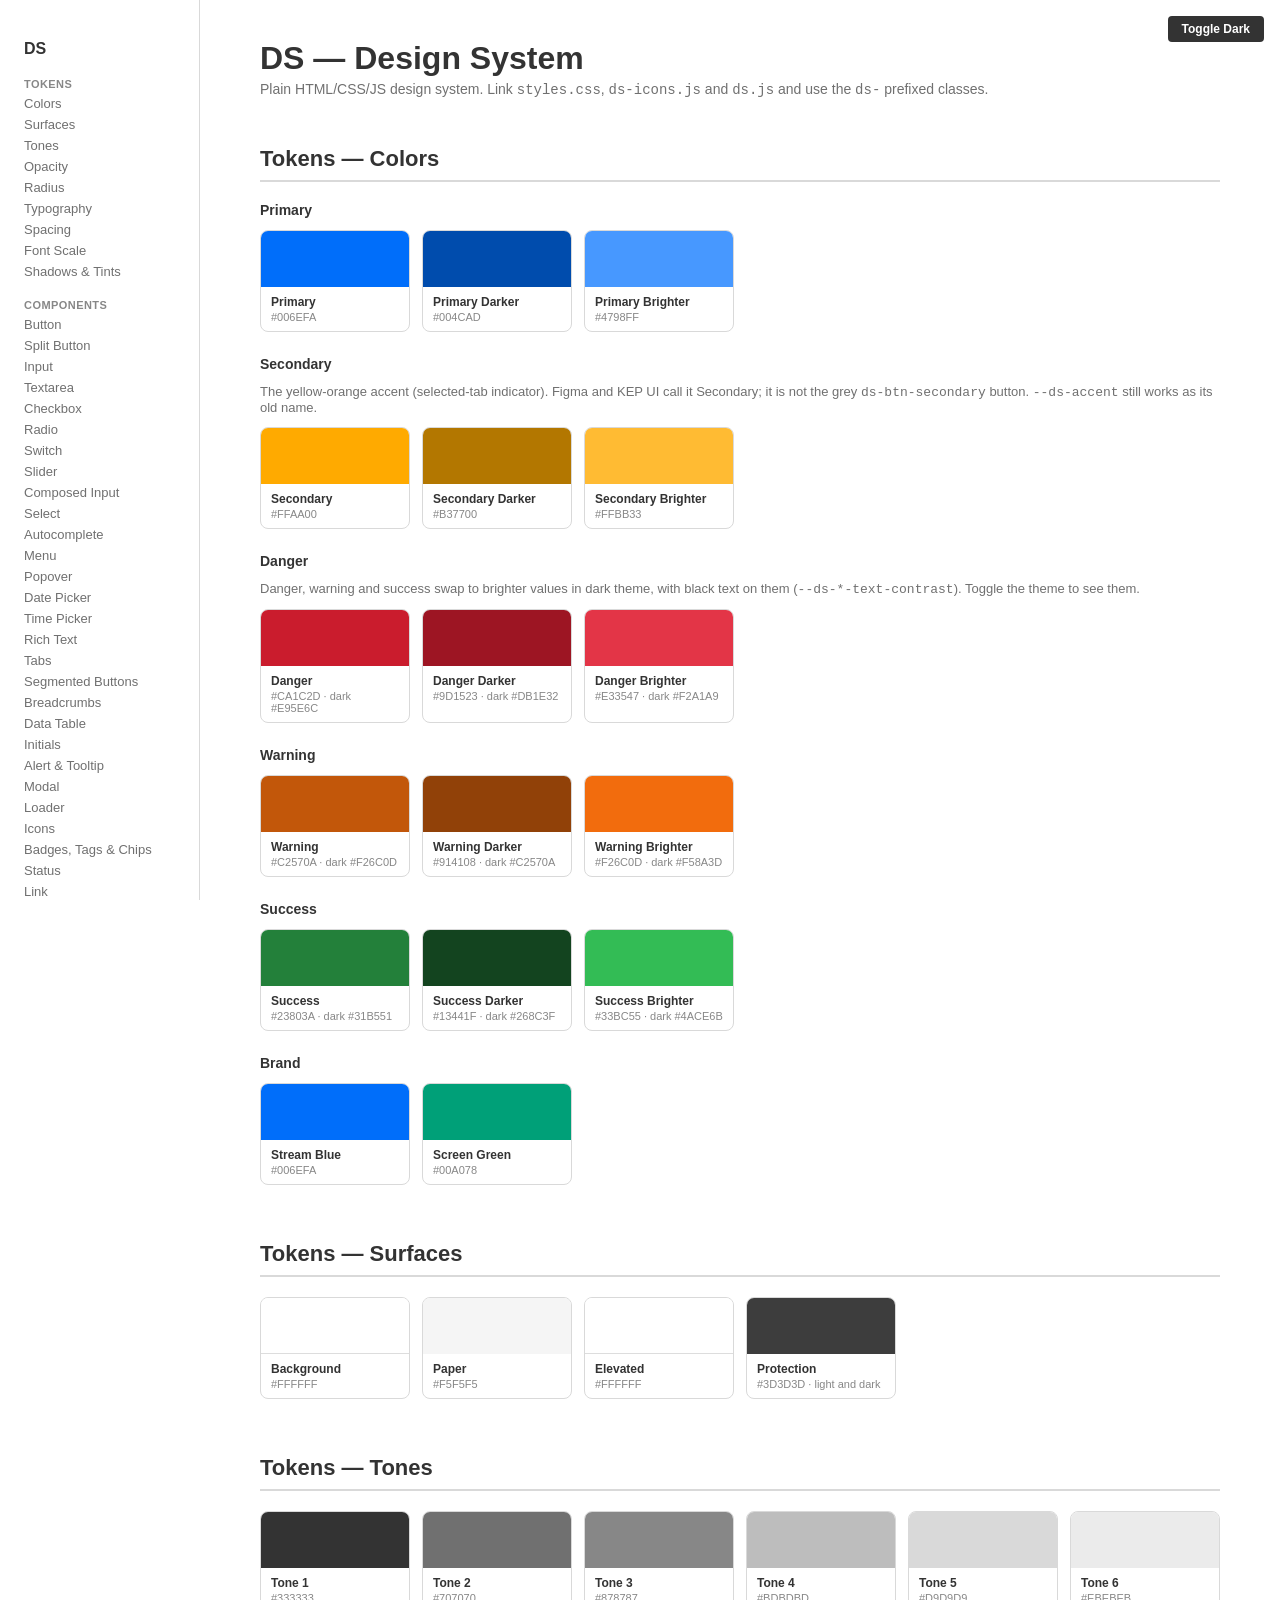
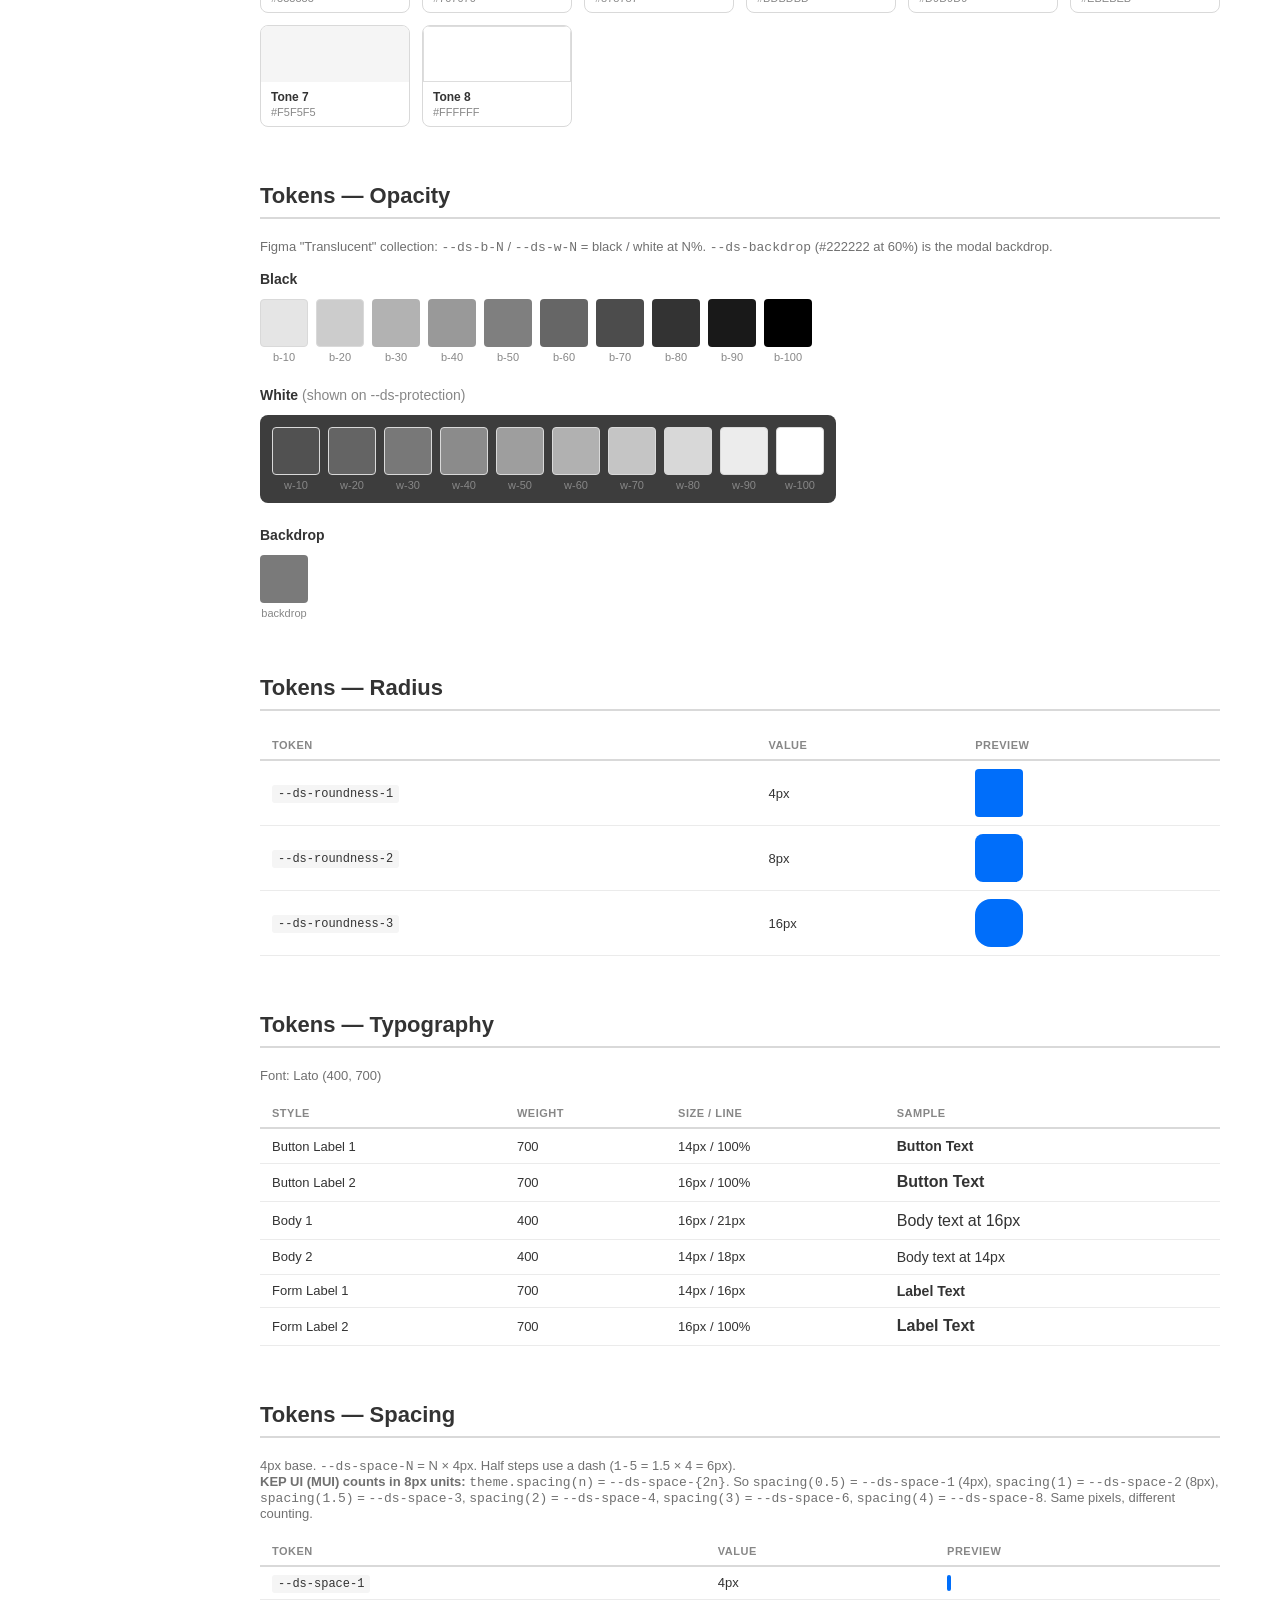
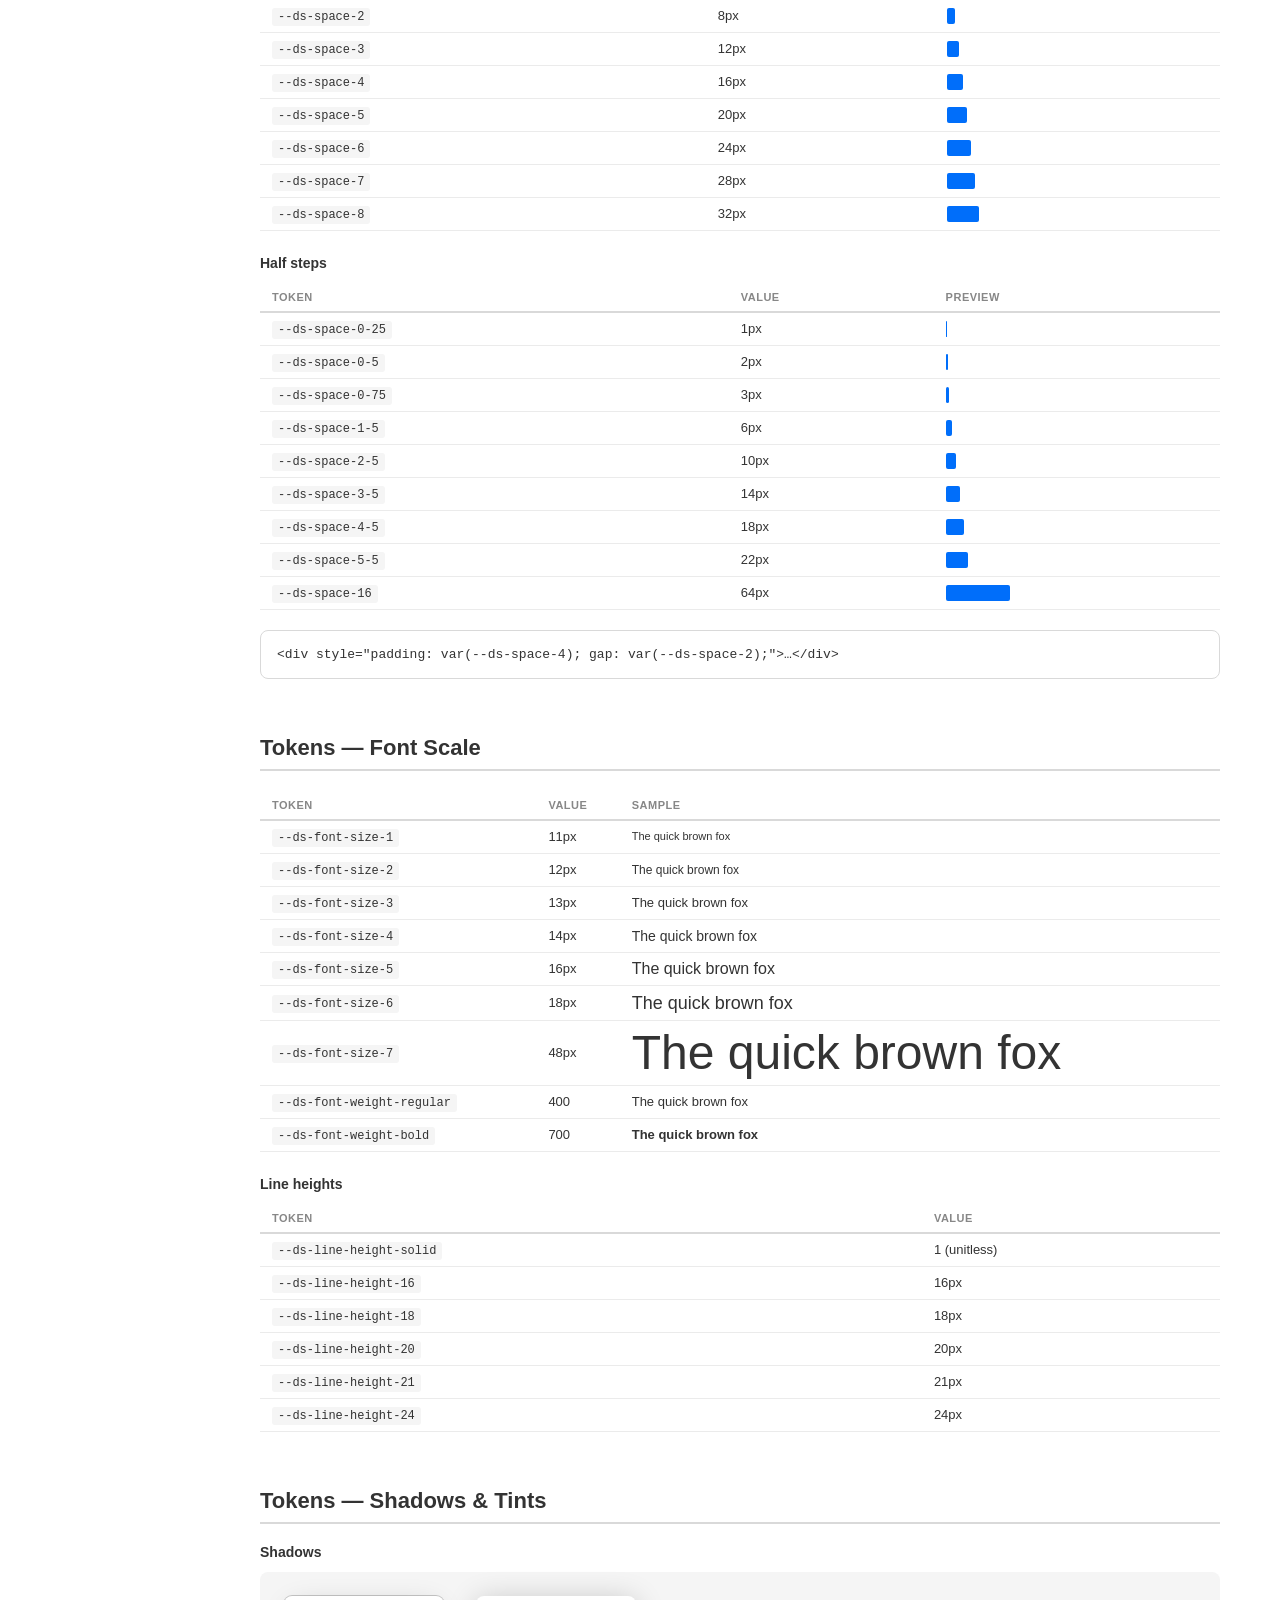
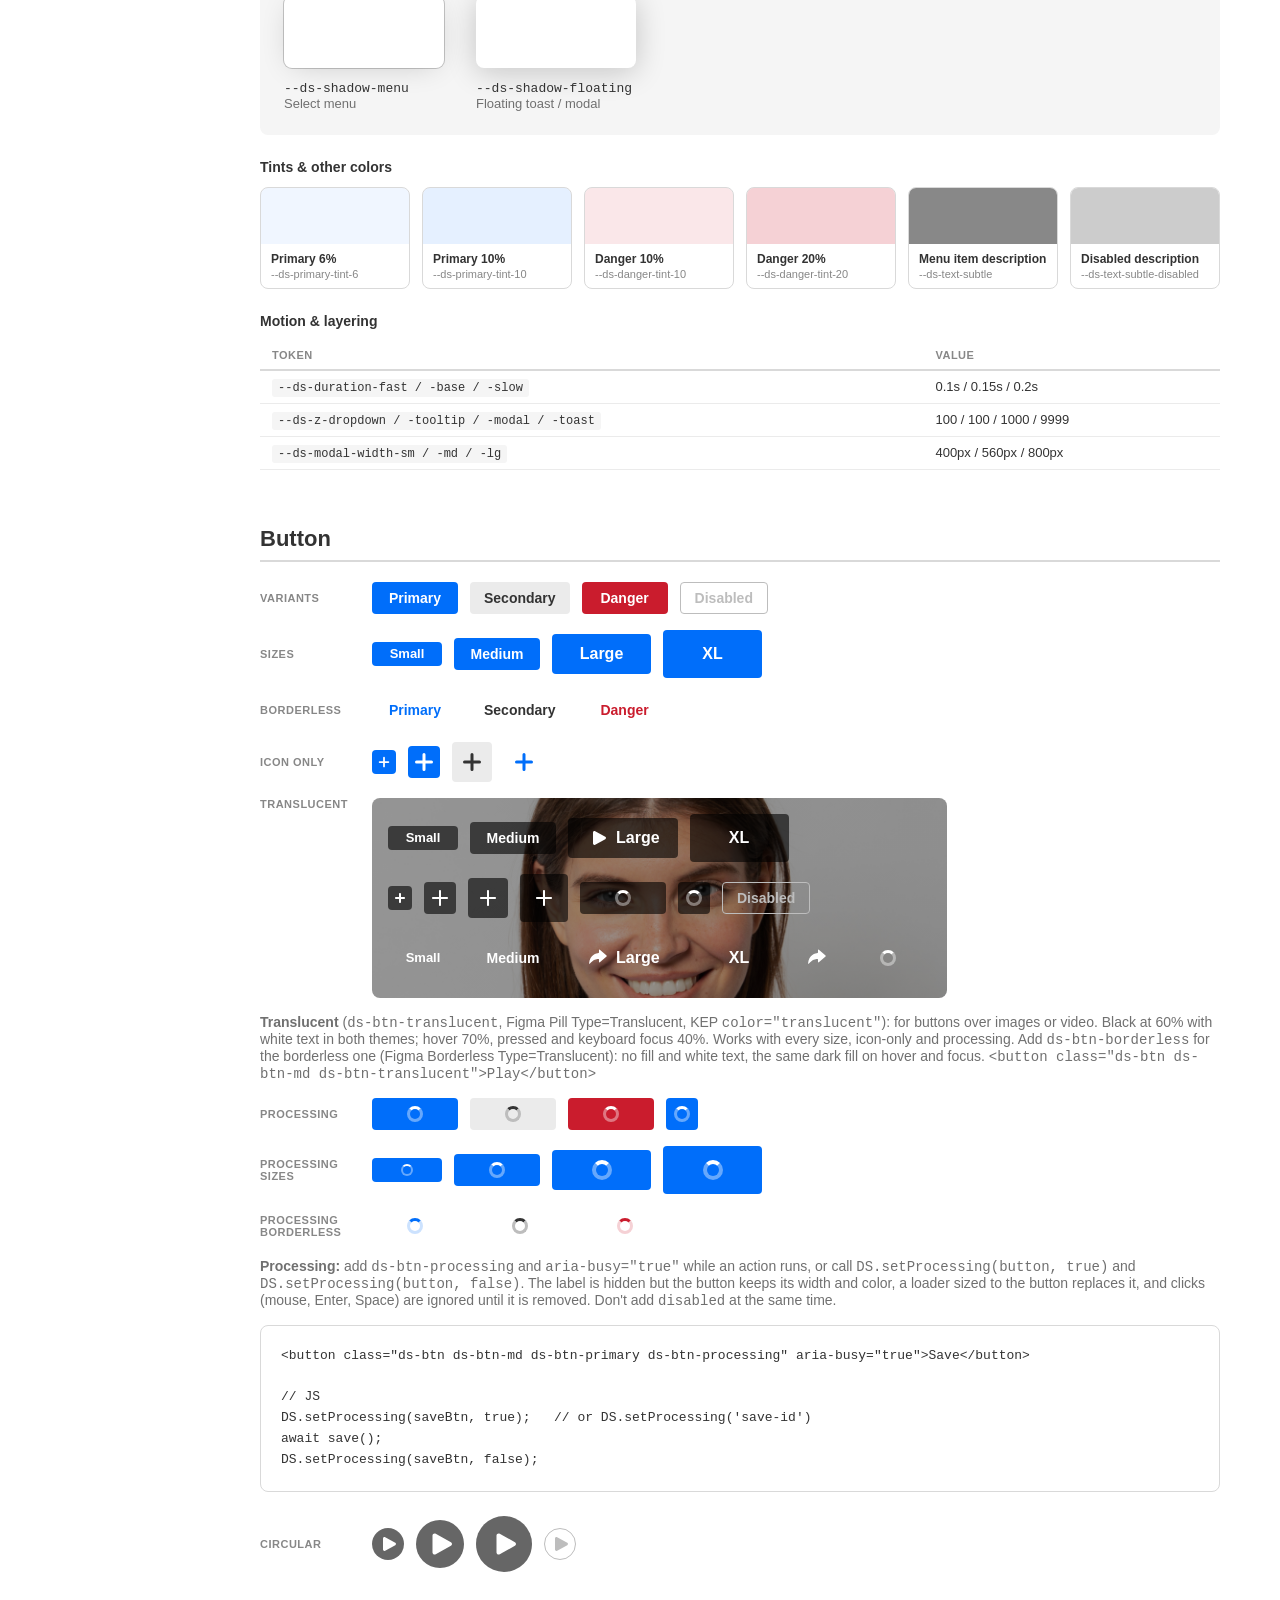
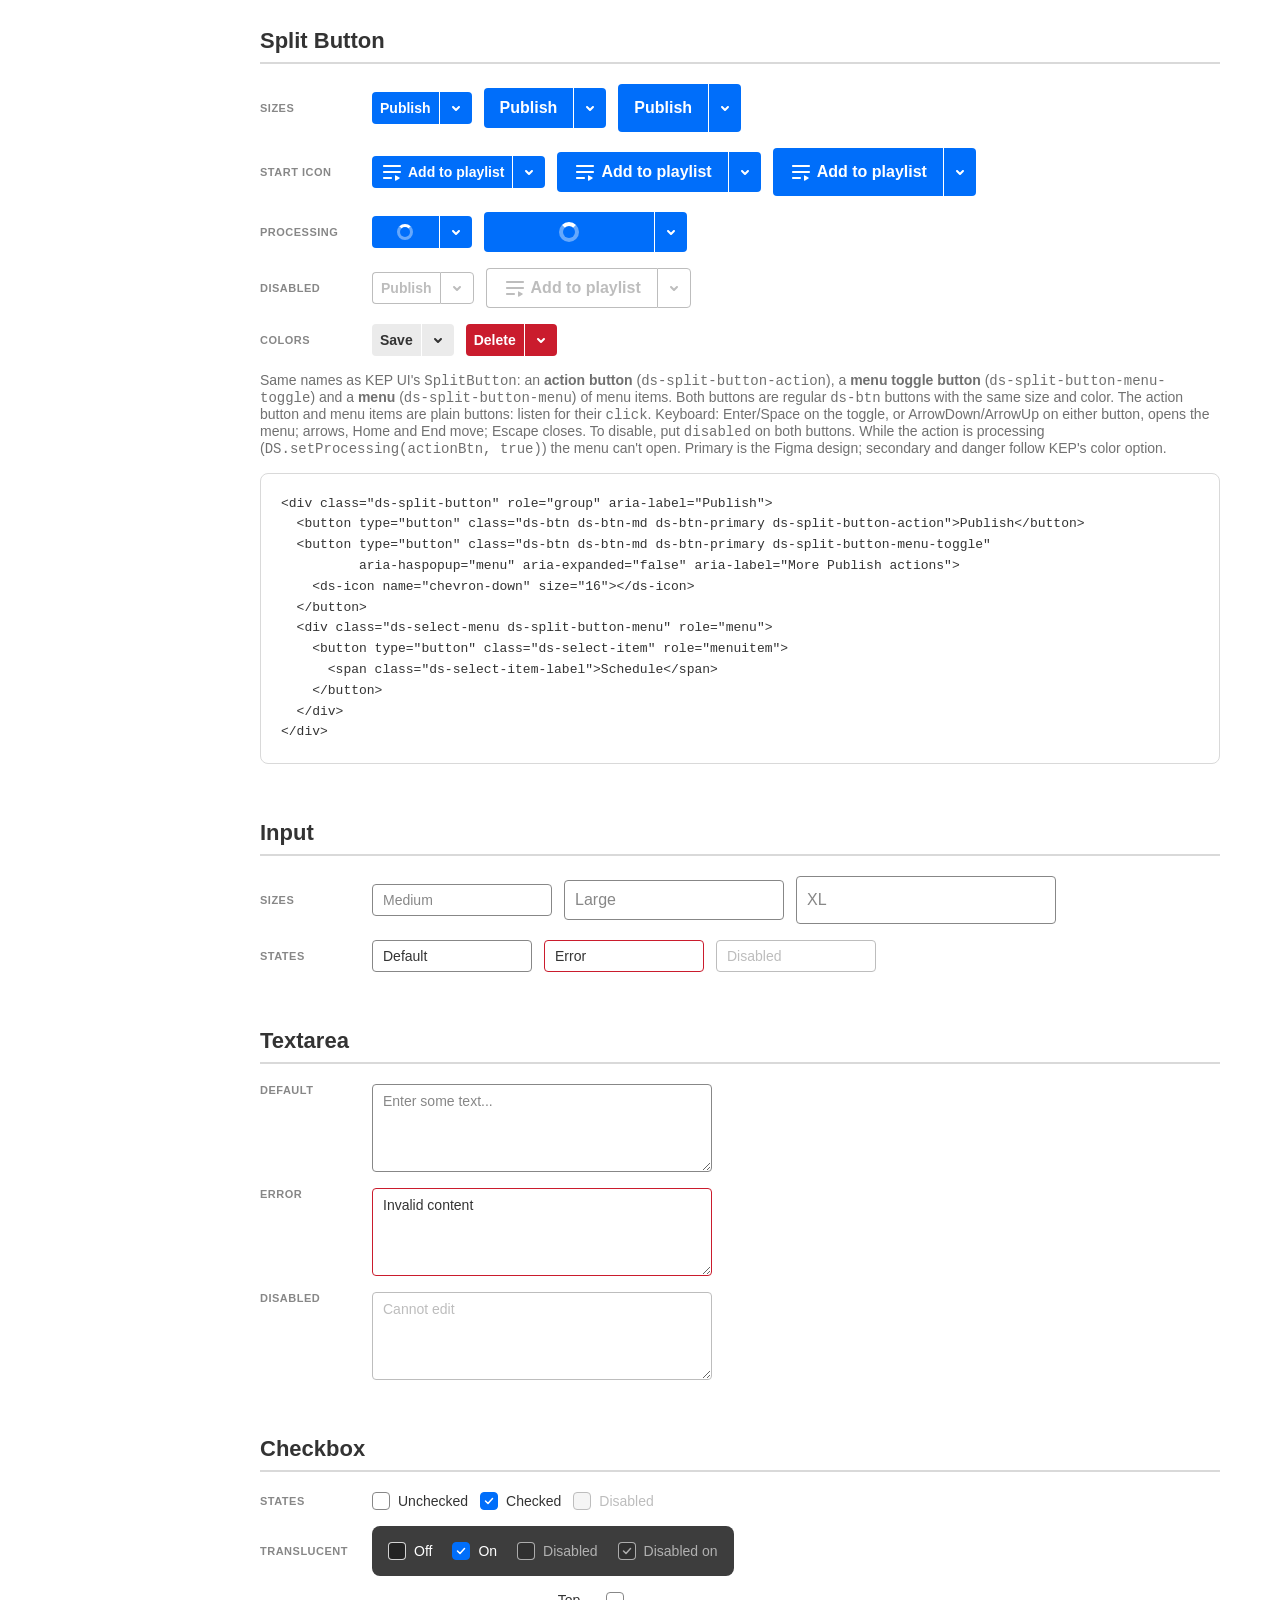
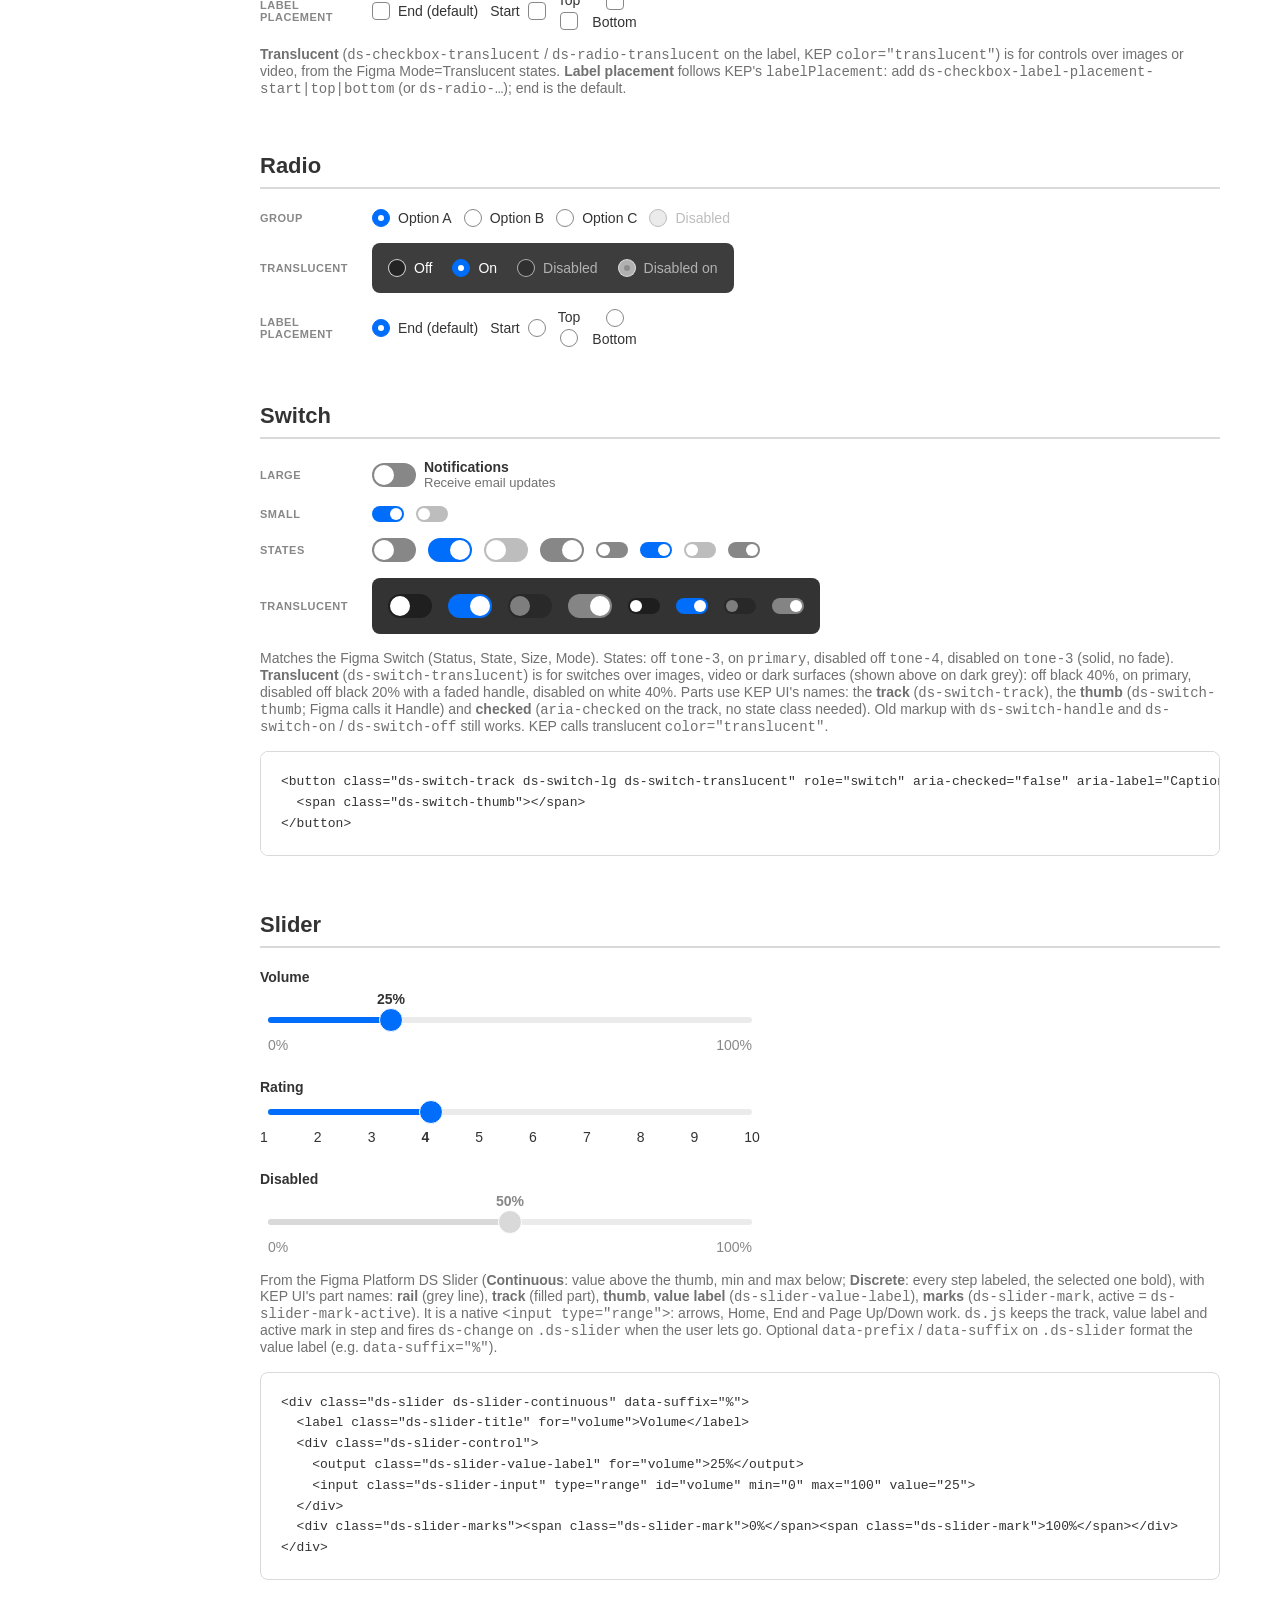
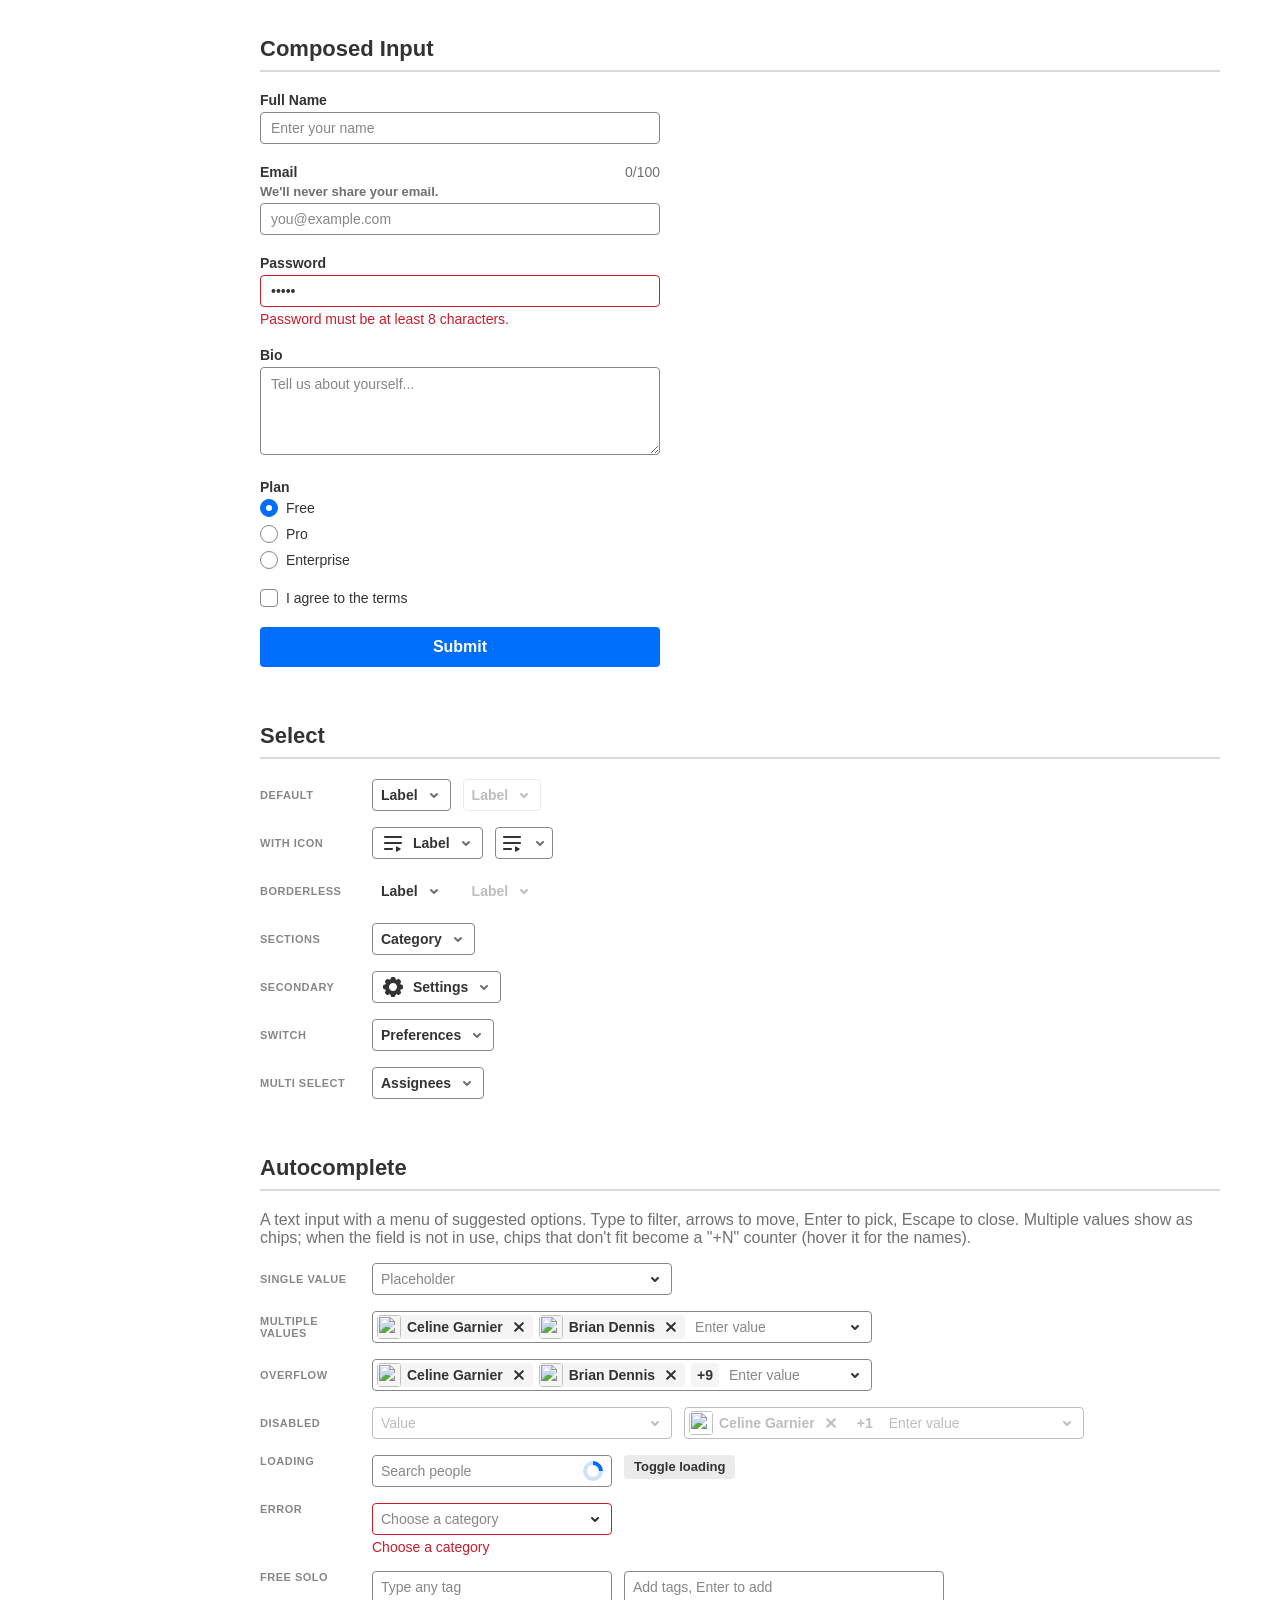
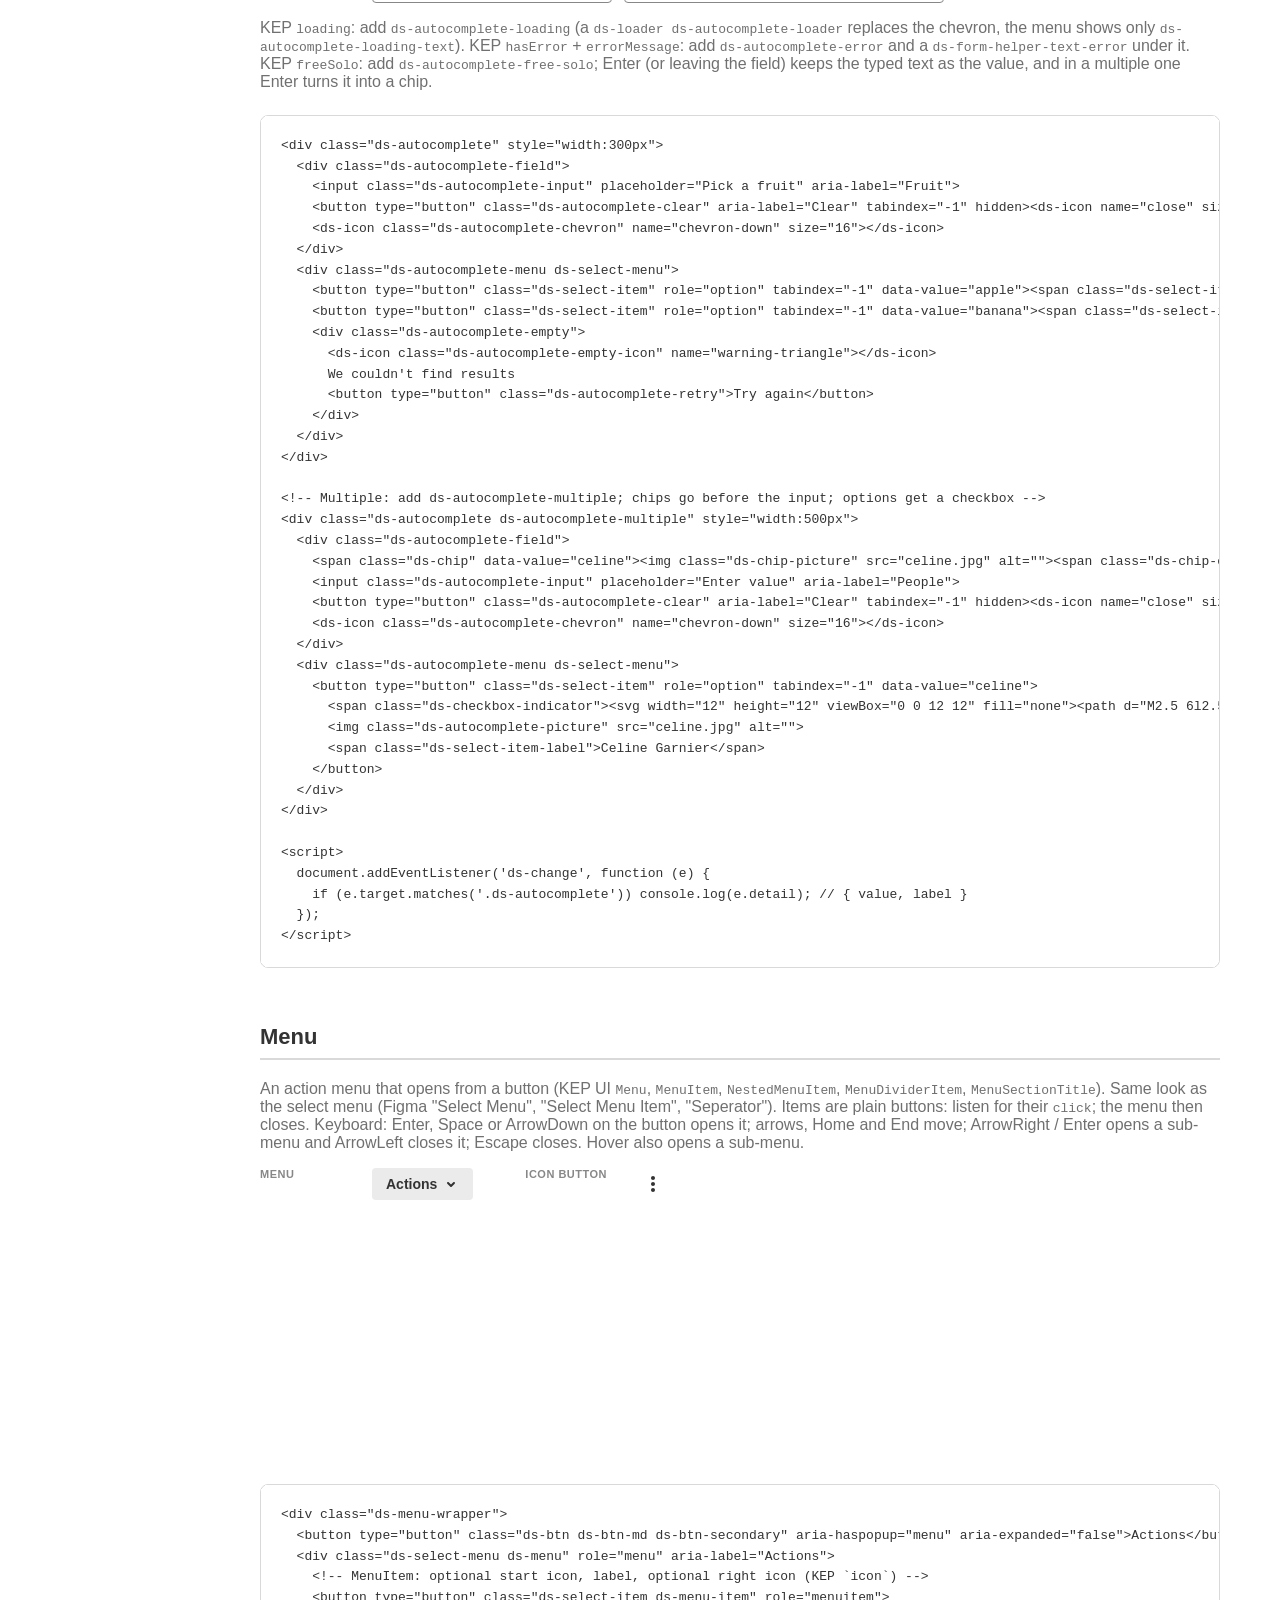
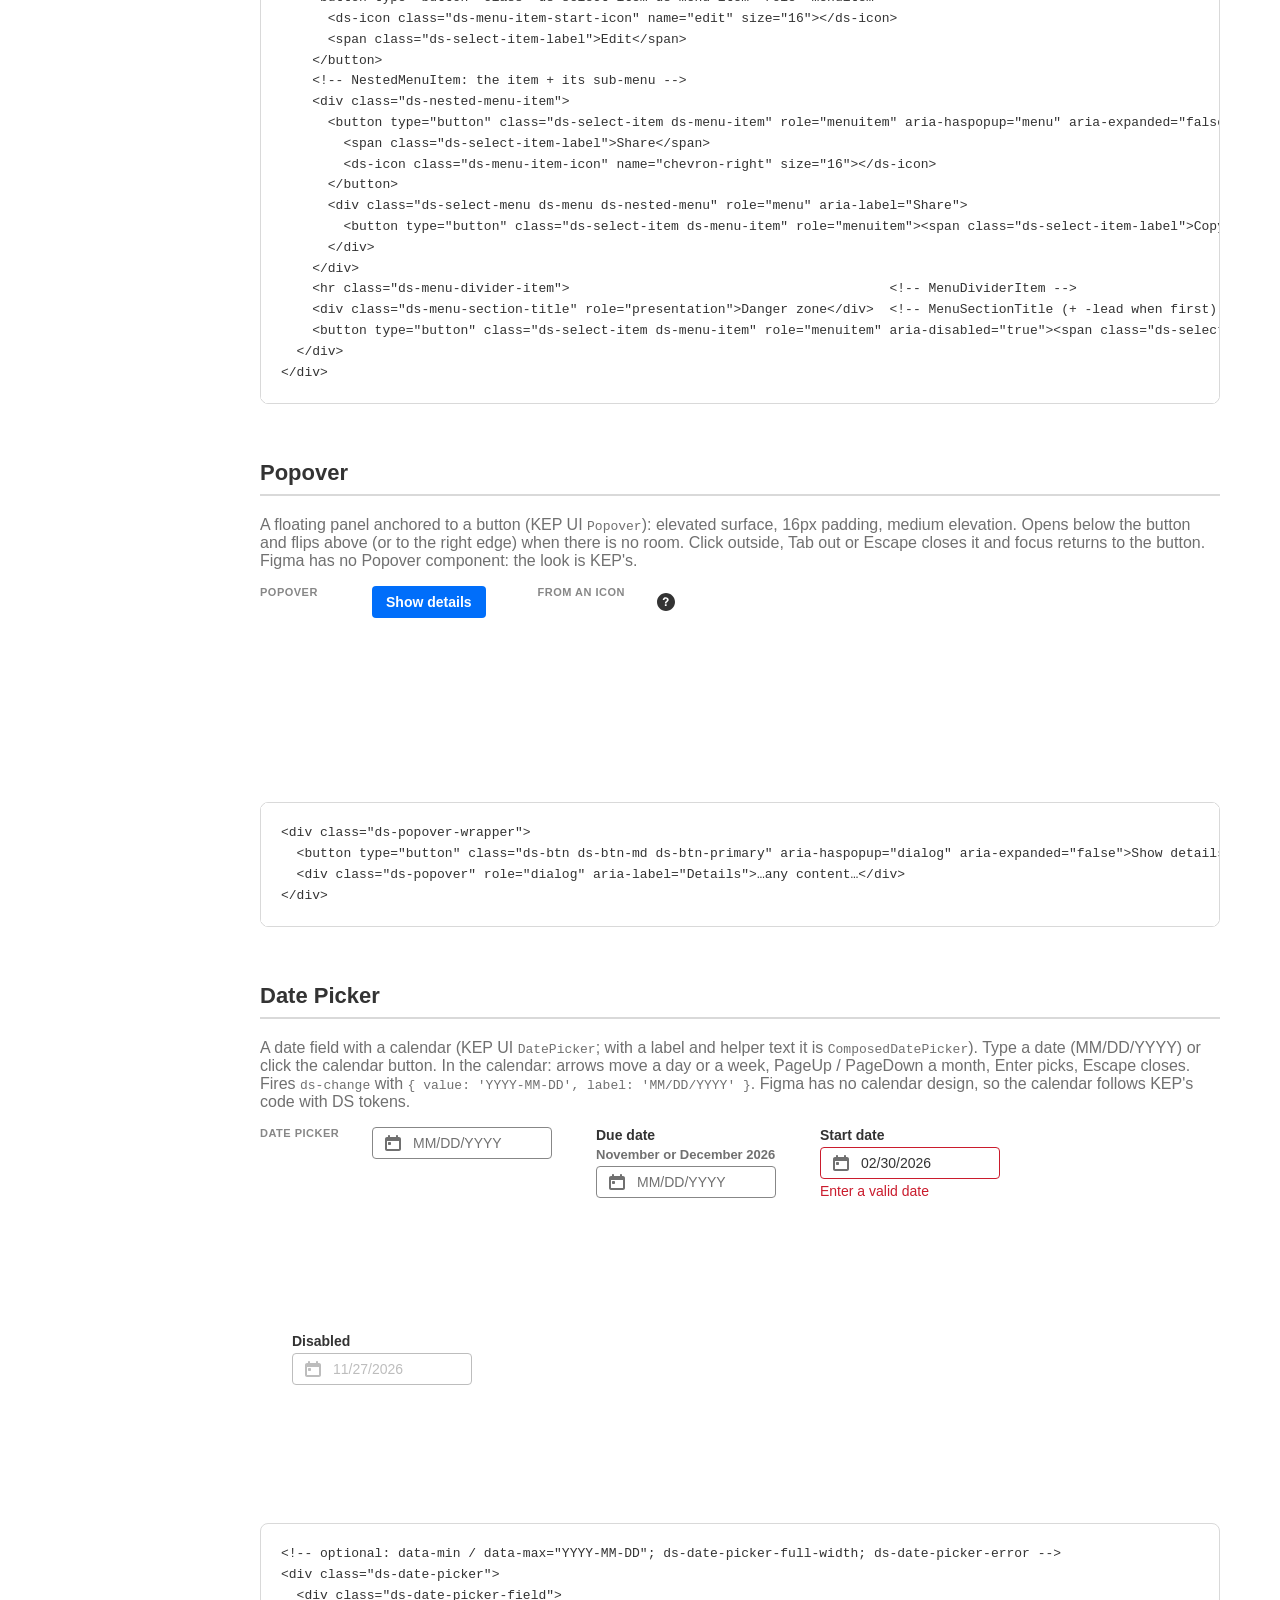
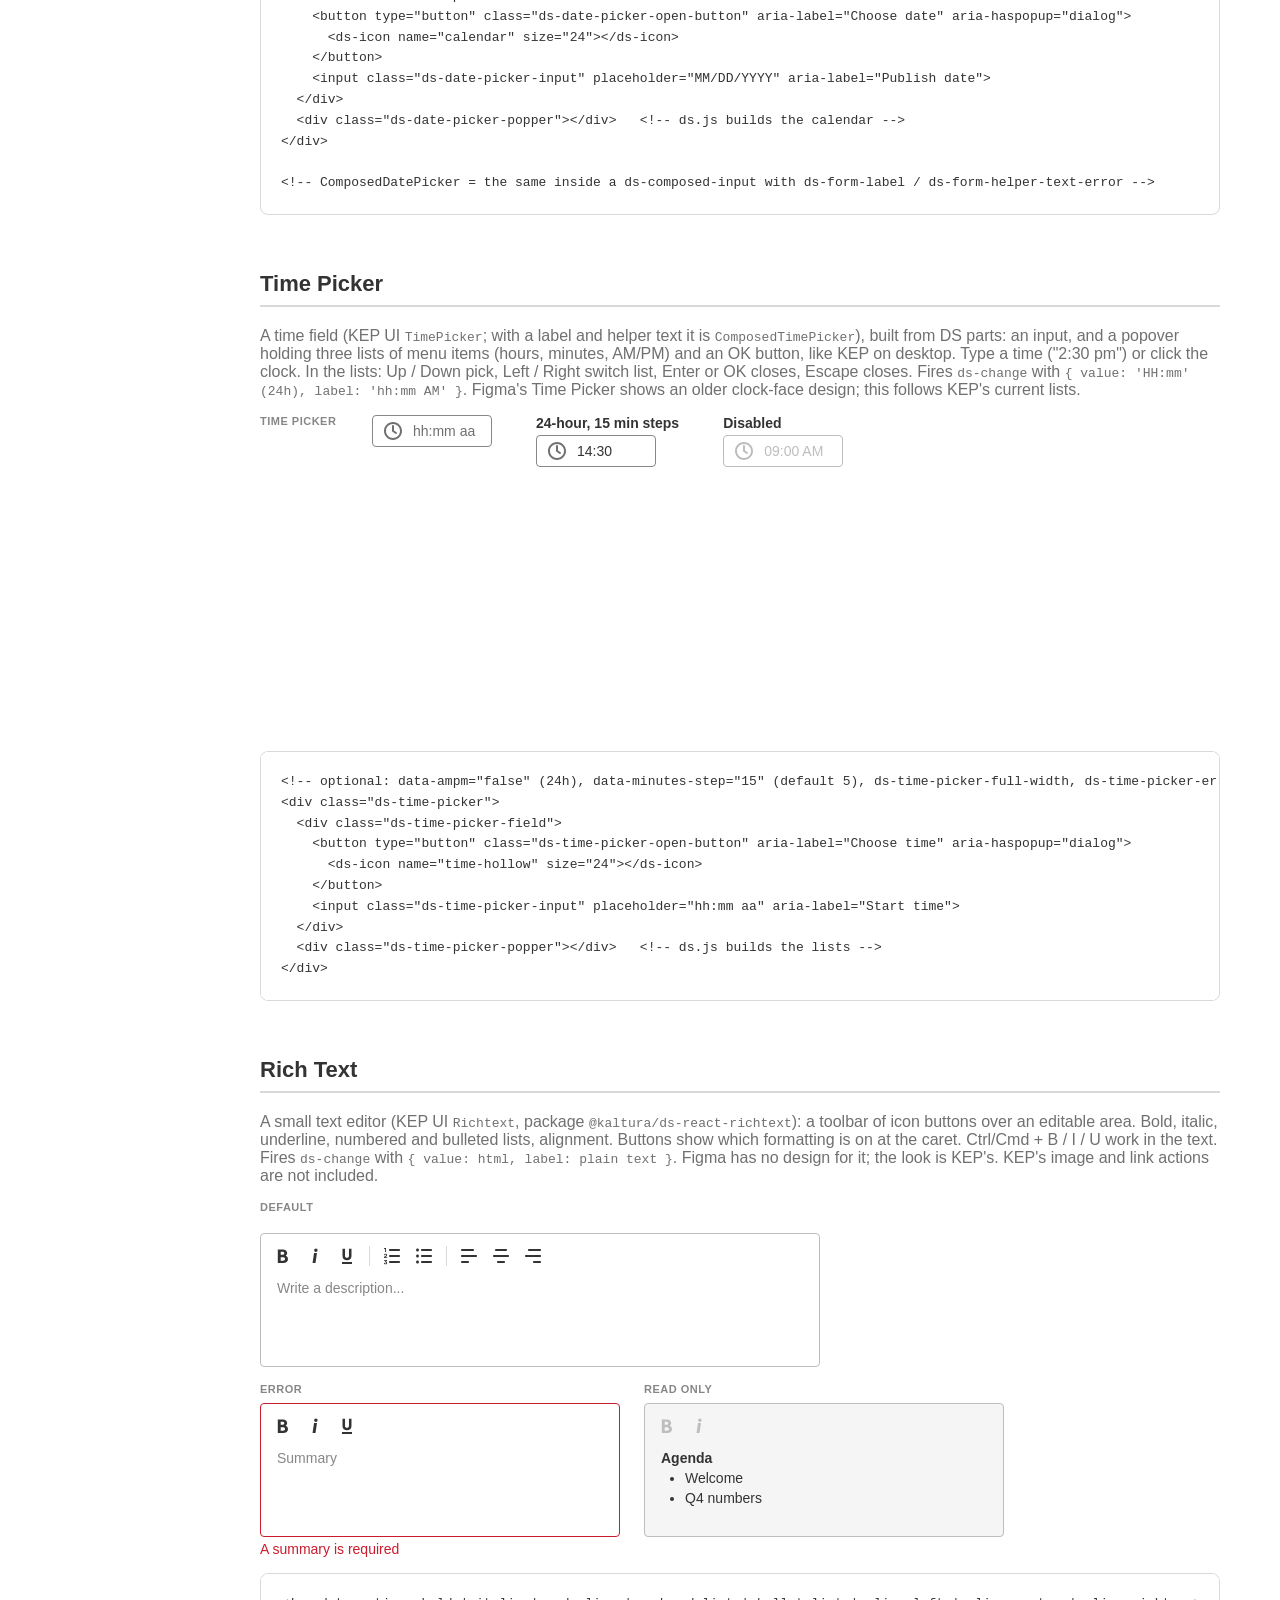
==== commit 3894dac7: "Add menu, popover, date and time pickers, status, link, rich text, content modal, translucent button" ====
--- a/index.html
+++ b/index.html
@@ -162,9 +162,15 @@
       <a href="#checkbox">Checkbox</a>
       <a href="#radio">Radio</a>
       <a href="#switch">Switch</a>
+      <a href="#slider">Slider</a>
       <a href="#composed-input">Composed Input</a>
       <a href="#select">Select</a>
       <a href="#autocomplete">Autocomplete</a>
+      <a href="#menu">Menu</a>
+      <a href="#popover">Popover</a>
+      <a href="#date-picker">Date Picker</a>
+      <a href="#time-picker">Time Picker</a>
+      <a href="#rich-text">Rich Text</a>
       <a href="#tabs">Tabs</a>
       <a href="#segmented-buttons">Segmented Buttons</a>
       <a href="#breadcrumbs">Breadcrumbs</a>
@@ -175,6 +181,8 @@
       <a href="#loader">Loader</a>
       <a href="#icons">Icons</a>
       <a href="#badges">Badges, Tags &amp; Chips</a>
+      <a href="#status">Status</a>
+      <a href="#link">Link</a>
   </div>
   <div class="preview-nav-group">
     <a href="#terminology">Terminology Index</a>
@@ -673,6 +681,36 @@
       </button>
     </div>
 
+    <div class="row" style="align-items:flex-start;">
+      <span class="row-label">Translucent</span>
+      <div style="display:flex; flex-direction:column; gap:var(--ds-space-3); padding:var(--ds-space-4); border-radius:var(--ds-roundness-2); background:linear-gradient(var(--ds-b-40), var(--ds-b-40)), url('Images/Ava_Taylor-600w.png') center 30% / cover;">
+        <div style="display:flex; align-items:center; gap:var(--ds-space-3);">
+          <button class="ds-btn ds-btn-sm ds-btn-translucent">Small</button>
+          <button class="ds-btn ds-btn-md ds-btn-translucent">Medium</button>
+          <button class="ds-btn ds-btn-lg ds-btn-translucent"><ds-icon name="play"></ds-icon>Large</button>
+          <button class="ds-btn ds-btn-xl ds-btn-translucent">XL</button>
+        </div>
+        <div style="display:flex; align-items:center; gap:var(--ds-space-3);">
+          <button class="ds-btn ds-btn-sm ds-btn-translucent ds-btn-icon" aria-label="Add"><ds-icon name="plus" size="16"></ds-icon></button>
+          <button class="ds-btn ds-btn-md ds-btn-translucent ds-btn-icon" aria-label="Add"><ds-icon name="add"></ds-icon></button>
+          <button class="ds-btn ds-btn-lg ds-btn-translucent ds-btn-icon" aria-label="Add"><ds-icon name="add"></ds-icon></button>
+          <button class="ds-btn ds-btn-xl ds-btn-translucent ds-btn-icon" aria-label="Add"><ds-icon name="add"></ds-icon></button>
+          <button class="ds-btn ds-btn-md ds-btn-translucent ds-btn-processing" aria-busy="true">Save</button>
+          <button class="ds-btn ds-btn-md ds-btn-translucent ds-btn-icon ds-btn-processing" aria-busy="true" aria-label="Add"><ds-icon name="add"></ds-icon></button>
+          <button class="ds-btn ds-btn-md ds-btn-translucent" disabled>Disabled</button>
+        </div>
+        <div style="display:flex; align-items:center; gap:var(--ds-space-3);">
+          <button class="ds-btn ds-btn-sm ds-btn-translucent ds-btn-borderless">Small</button>
+          <button class="ds-btn ds-btn-md ds-btn-translucent ds-btn-borderless">Medium</button>
+          <button class="ds-btn ds-btn-lg ds-btn-translucent ds-btn-borderless"><ds-icon name="share"></ds-icon>Large</button>
+          <button class="ds-btn ds-btn-xl ds-btn-translucent ds-btn-borderless">XL</button>
+          <button class="ds-btn ds-btn-md ds-btn-translucent ds-btn-borderless ds-btn-icon" aria-label="Share"><ds-icon name="share"></ds-icon></button>
+          <button class="ds-btn ds-btn-md ds-btn-translucent ds-btn-borderless ds-btn-processing" aria-busy="true">Save</button>
+        </div>
+      </div>
+    </div>
+    <p style="font-size:var(--ds-font-size-4); color:var(--ds-tone-2); margin:0 0 var(--ds-space-4);"><strong>Translucent</strong> (<code>ds-btn-translucent</code>, Figma Pill Type=Translucent, KEP <code>color="translucent"</code>): for buttons over images or video. Black at 60% with white text in both themes; hover 70%, pressed and keyboard focus 40%. Works with every size, icon-only and processing. Add <code>ds-btn-borderless</code> for the borderless one (Figma Borderless Type=Translucent): no fill and white text, the same dark fill on hover and focus. <code>&lt;button class="ds-btn ds-btn-md ds-btn-translucent"&gt;Play&lt;/button&gt;</code></p>
+
     <div class="row">
       <span class="row-label">Processing</span>
       <button class="ds-btn ds-btn-md ds-btn-primary ds-btn-processing" aria-busy="true">Save</button>
@@ -927,6 +965,25 @@
         <span class="ds-checkbox-label">Disabled</span>
       </label>
     </div>
+
+    <div class="row">
+      <span class="row-label">Translucent</span>
+      <div style="display:flex; gap:var(--ds-space-5); align-items:center; flex-wrap:wrap; padding:var(--ds-space-4); border-radius:var(--ds-roundness-2); background:var(--ds-protection);">
+      <label class="ds-checkbox ds-checkbox-translucent"><input type="checkbox" class="ds-checkbox-input" /><span class="ds-checkbox-indicator"><svg width="12" height="12" viewBox="0 0 12 12" fill="none"><path d="M2.5 6l2.5 2.5 4.5-5" stroke="white" stroke-width="1.5" stroke-linecap="round" stroke-linejoin="round"/></svg></span><span class="ds-checkbox-label">Off</span></label>
+      <label class="ds-checkbox ds-checkbox-translucent"><input type="checkbox" class="ds-checkbox-input" checked /><span class="ds-checkbox-indicator"><svg width="12" height="12" viewBox="0 0 12 12" fill="none"><path d="M2.5 6l2.5 2.5 4.5-5" stroke="white" stroke-width="1.5" stroke-linecap="round" stroke-linejoin="round"/></svg></span><span class="ds-checkbox-label">On</span></label>
+      <label class="ds-checkbox ds-checkbox-translucent"><input type="checkbox" class="ds-checkbox-input" disabled /><span class="ds-checkbox-indicator"><svg width="12" height="12" viewBox="0 0 12 12" fill="none"><path d="M2.5 6l2.5 2.5 4.5-5" stroke="white" stroke-width="1.5" stroke-linecap="round" stroke-linejoin="round"/></svg></span><span class="ds-checkbox-label">Disabled</span></label>
+      <label class="ds-checkbox ds-checkbox-translucent"><input type="checkbox" class="ds-checkbox-input" disabled checked /><span class="ds-checkbox-indicator"><svg width="12" height="12" viewBox="0 0 12 12" fill="none"><path d="M2.5 6l2.5 2.5 4.5-5" stroke="white" stroke-width="1.5" stroke-linecap="round" stroke-linejoin="round"/></svg></span><span class="ds-checkbox-label">Disabled on</span></label>
+      </div>
+    </div>
+
+    <div class="row">
+      <span class="row-label">Label placement</span>
+      <label class="ds-checkbox"><input type="checkbox" class="ds-checkbox-input" /><span class="ds-checkbox-indicator"><svg width="12" height="12" viewBox="0 0 12 12" fill="none"><path d="M2.5 6l2.5 2.5 4.5-5" stroke="white" stroke-width="1.5" stroke-linecap="round" stroke-linejoin="round"/></svg></span><span class="ds-checkbox-label">End (default)</span></label>
+      <label class="ds-checkbox ds-checkbox-label-placement-start"><input type="checkbox" class="ds-checkbox-input" /><span class="ds-checkbox-indicator"><svg width="12" height="12" viewBox="0 0 12 12" fill="none"><path d="M2.5 6l2.5 2.5 4.5-5" stroke="white" stroke-width="1.5" stroke-linecap="round" stroke-linejoin="round"/></svg></span><span class="ds-checkbox-label">Start</span></label>
+      <label class="ds-checkbox ds-checkbox-label-placement-top"><input type="checkbox" class="ds-checkbox-input" /><span class="ds-checkbox-indicator"><svg width="12" height="12" viewBox="0 0 12 12" fill="none"><path d="M2.5 6l2.5 2.5 4.5-5" stroke="white" stroke-width="1.5" stroke-linecap="round" stroke-linejoin="round"/></svg></span><span class="ds-checkbox-label">Top</span></label>
+      <label class="ds-checkbox ds-checkbox-label-placement-bottom"><input type="checkbox" class="ds-checkbox-input" /><span class="ds-checkbox-indicator"><svg width="12" height="12" viewBox="0 0 12 12" fill="none"><path d="M2.5 6l2.5 2.5 4.5-5" stroke="white" stroke-width="1.5" stroke-linecap="round" stroke-linejoin="round"/></svg></span><span class="ds-checkbox-label">Bottom</span></label>
+    </div>
+    <p style="font-size:var(--ds-font-size-4); color:var(--ds-tone-2); margin:var(--ds-space-2) 0 0;"><strong>Translucent</strong> (<code>ds-checkbox-translucent</code> / <code>ds-radio-translucent</code> on the label, KEP <code>color="translucent"</code>) is for controls over images or video, from the Figma Mode=Translucent states. <strong>Label placement</strong> follows KEP's <code>labelPlacement</code>: add <code>ds-checkbox-label-placement-start|top|bottom</code> (or <code>ds-radio-…</code>); end is the default.</p>
   </div>
 
   <!-- ═══════════════════════════════════════════
@@ -961,6 +1018,24 @@
         <span class="ds-radio-indicator"></span>
         <span class="ds-radio-label">Disabled</span>
       </label>
+    </div>
+
+    <div class="row">
+      <span class="row-label">Translucent</span>
+      <div style="display:flex; gap:var(--ds-space-5); align-items:center; flex-wrap:wrap; padding:var(--ds-space-4); border-radius:var(--ds-roundness-2); background:var(--ds-protection);">
+      <label class="ds-radio ds-radio-translucent"><input type="radio" name="tr-r" class="ds-radio-input" /><span class="ds-radio-indicator"></span><span class="ds-radio-label">Off</span></label>
+      <label class="ds-radio ds-radio-translucent"><input type="radio" name="tr-r" class="ds-radio-input" checked /><span class="ds-radio-indicator"></span><span class="ds-radio-label">On</span></label>
+      <label class="ds-radio ds-radio-translucent"><input type="radio" name="tr-r2" class="ds-radio-input" disabled /><span class="ds-radio-indicator"></span><span class="ds-radio-label">Disabled</span></label>
+      <label class="ds-radio ds-radio-translucent"><input type="radio" name="tr-r3" class="ds-radio-input" disabled checked /><span class="ds-radio-indicator"></span><span class="ds-radio-label">Disabled on</span></label>
+      </div>
+    </div>
+
+    <div class="row">
+      <span class="row-label">Label placement</span>
+      <label class="ds-radio"><input type="radio" name="pl-r" class="ds-radio-input" checked /><span class="ds-radio-indicator"></span><span class="ds-radio-label">End (default)</span></label>
+      <label class="ds-radio ds-radio-label-placement-start"><input type="radio" name="pl-r" class="ds-radio-input" /><span class="ds-radio-indicator"></span><span class="ds-radio-label">Start</span></label>
+      <label class="ds-radio ds-radio-label-placement-top"><input type="radio" name="pl-r" class="ds-radio-input" /><span class="ds-radio-indicator"></span><span class="ds-radio-label">Top</span></label>
+      <label class="ds-radio ds-radio-label-placement-bottom"><input type="radio" name="pl-r" class="ds-radio-input" /><span class="ds-radio-indicator"></span><span class="ds-radio-label">Bottom</span></label>
     </div>
   </div>
 
@@ -1029,6 +1104,53 @@
     <pre style="background:var(--ds-tone-8); border:1px solid var(--ds-tone-5); border-radius:var(--ds-roundness-2); padding:var(--ds-space-5); margin:var(--ds-space-4) 0 var(--ds-space-6); font-size:var(--ds-font-size-3); line-height:1.6; overflow-x:auto;">&lt;button class="ds-switch-track ds-switch-lg ds-switch-translucent" role="switch" aria-checked="false" aria-label="Captions"&gt;
   &lt;span class="ds-switch-thumb"&gt;&lt;/span&gt;
 &lt;/button&gt;</pre>
+  </div>
+
+  <!-- ═══════════════════════════════════════════
+       COMPONENT — Slider
+       ═══════════════════════════════════════════ -->
+  <div class="section">
+    <h2 class="section-title" id="slider">Slider</h2>
+
+    <div class="row" style="flex-direction:column; align-items:stretch; gap:var(--ds-space-6); max-width:500px;">
+      <div class="ds-slider ds-slider-continuous" data-suffix="%">
+        <label class="ds-slider-title" for="sl-1">Volume</label>
+        <div class="ds-slider-control">
+          <output class="ds-slider-value-label" for="sl-1">25%</output>
+          <input class="ds-slider-input" type="range" id="sl-1" min="0" max="100" value="25">
+        </div>
+        <div class="ds-slider-marks"><span class="ds-slider-mark">0%</span><span class="ds-slider-mark">100%</span></div>
+      </div>
+
+      <div class="ds-slider ds-slider-discrete">
+        <label class="ds-slider-title" for="sl-2">Rating</label>
+        <div class="ds-slider-control">
+          <input class="ds-slider-input" type="range" id="sl-2" min="1" max="10" step="1" value="4">
+        </div>
+        <div class="ds-slider-marks"><span class="ds-slider-mark">1</span><span class="ds-slider-mark">2</span><span class="ds-slider-mark">3</span><span class="ds-slider-mark">4</span><span class="ds-slider-mark">5</span><span class="ds-slider-mark">6</span><span class="ds-slider-mark">7</span><span class="ds-slider-mark">8</span><span class="ds-slider-mark">9</span><span class="ds-slider-mark">10</span></div>
+      </div>
+
+      <div class="ds-slider ds-slider-continuous" data-suffix="%">
+        <label class="ds-slider-title" for="sl-3">Disabled</label>
+        <div class="ds-slider-control">
+          <output class="ds-slider-value-label" for="sl-3">50%</output>
+          <input class="ds-slider-input" type="range" id="sl-3" min="0" max="100" value="50" disabled>
+        </div>
+        <div class="ds-slider-marks"><span class="ds-slider-mark">0%</span><span class="ds-slider-mark">100%</span></div>
+      </div>
+    </div>
+
+    <p style="font-size:var(--ds-font-size-4); color:var(--ds-tone-2); margin:var(--ds-space-2) 0 0;">
+      From the Figma Platform DS Slider (<strong>Continuous</strong>: value above the thumb, min and max below; <strong>Discrete</strong>: every step labeled, the selected one bold), with KEP UI's part names: <strong>rail</strong> (grey line), <strong>track</strong> (filled part), <strong>thumb</strong>, <strong>value label</strong> (<code>ds-slider-value-label</code>), <strong>marks</strong> (<code>ds-slider-mark</code>, active = <code>ds-slider-mark-active</code>). It is a native <code>&lt;input type="range"&gt;</code>: arrows, Home, End and Page Up/Down work. <code>ds.js</code> keeps the track, value label and active mark in step and fires <code>ds-change</code> on <code>.ds-slider</code> when the user lets go. Optional <code>data-prefix</code> / <code>data-suffix</code> on <code>.ds-slider</code> format the value label (e.g. <code>data-suffix="%"</code>).
+    </p>
+    <pre style="background:var(--ds-tone-8); border:1px solid var(--ds-tone-5); border-radius:var(--ds-roundness-2); padding:var(--ds-space-5); margin:var(--ds-space-4) 0 var(--ds-space-6); font-size:var(--ds-font-size-3); line-height:1.6; overflow-x:auto;">&lt;div class="ds-slider ds-slider-continuous" data-suffix="%"&gt;
+  &lt;label class="ds-slider-title" for="volume"&gt;Volume&lt;/label&gt;
+  &lt;div class="ds-slider-control"&gt;
+    &lt;output class="ds-slider-value-label" for="volume"&gt;25%&lt;/output&gt;
+    &lt;input class="ds-slider-input" type="range" id="volume" min="0" max="100" value="25"&gt;
+  &lt;/div&gt;
+  &lt;div class="ds-slider-marks"&gt;&lt;span class="ds-slider-mark"&gt;0%&lt;/span&gt;&lt;span class="ds-slider-mark"&gt;100%&lt;/span&gt;&lt;/div&gt;
+&lt;/div&gt;</pre>
   </div>
 
   <!-- ═══════════════════════════════════════════
@@ -1498,6 +1620,66 @@
       </div>
     </div>
 
+    <div class="row" style="align-items:flex-start;">
+      <span class="row-label">Loading</span>
+      <div class="ds-autocomplete ds-autocomplete-loading" id="ac-loading-demo" style="width:240px">
+        <div class="ds-autocomplete-field">
+          <input class="ds-autocomplete-input" placeholder="Search people" aria-label="People (loading)">
+          <span class="ds-loader ds-autocomplete-loader" role="status" aria-label="Loading"></span>
+          <ds-icon class="ds-autocomplete-chevron" name="chevron-down" size="16"></ds-icon>
+        </div>
+        <div class="ds-autocomplete-menu ds-select-menu">
+          <div class="ds-autocomplete-loading-text">Loading...</div>
+          <button type="button" class="ds-select-item" role="option" tabindex="-1"><span class="ds-select-item-label">Celine Garnier</span></button>
+          <button type="button" class="ds-select-item" role="option" tabindex="-1"><span class="ds-select-item-label">Dana Levi</span></button>
+        </div>
+      </div>
+      <button type="button" class="ds-btn ds-btn-sm ds-btn-secondary" onclick="document.getElementById('ac-loading-demo').classList.toggle('ds-autocomplete-loading')">Toggle loading</button>
+    </div>
+
+    <div class="row" style="align-items:flex-start;">
+      <span class="row-label">Error</span>
+      <div style="width:240px">
+        <div class="ds-autocomplete ds-autocomplete-error">
+          <div class="ds-autocomplete-field">
+            <input class="ds-autocomplete-input" placeholder="Choose a category" aria-label="Category" aria-invalid="true" aria-describedby="ac-err-msg">
+            <ds-icon class="ds-autocomplete-chevron" name="chevron-down" size="16"></ds-icon>
+          </div>
+          <div class="ds-autocomplete-menu ds-select-menu">
+            <button type="button" class="ds-select-item" role="option" tabindex="-1"><span class="ds-select-item-label">Education</span></button>
+            <button type="button" class="ds-select-item" role="option" tabindex="-1"><span class="ds-select-item-label">Marketing</span></button>
+          </div>
+        </div>
+        <p class="ds-form-helper-text-error" id="ac-err-msg">Choose a category</p>
+      </div>
+    </div>
+
+    <div class="row" style="align-items:flex-start;">
+      <span class="row-label">Free solo</span>
+      <div class="ds-autocomplete ds-autocomplete-free-solo" style="width:240px">
+        <div class="ds-autocomplete-field">
+          <input class="ds-autocomplete-input" placeholder="Type any tag" aria-label="Tag">
+          <button type="button" class="ds-autocomplete-clear" aria-label="Clear" tabindex="-1" hidden><ds-icon name="close" size="16"></ds-icon></button>
+        </div>
+        <div class="ds-autocomplete-menu ds-select-menu">
+          <button type="button" class="ds-select-item" role="option" tabindex="-1"><span class="ds-select-item-label">training</span></button>
+          <button type="button" class="ds-select-item" role="option" tabindex="-1"><span class="ds-select-item-label">town hall</span></button>
+          <button type="button" class="ds-select-item" role="option" tabindex="-1"><span class="ds-select-item-label">tutorial</span></button>
+        </div>
+      </div>
+      <div class="ds-autocomplete ds-autocomplete-multiple ds-autocomplete-free-solo" style="width:320px">
+        <div class="ds-autocomplete-field">
+          <input class="ds-autocomplete-input" placeholder="Add tags, Enter to add" aria-label="Tags">
+          <button type="button" class="ds-autocomplete-clear" aria-label="Clear" tabindex="-1" hidden><ds-icon name="close" size="16"></ds-icon></button>
+        </div>
+        <div class="ds-autocomplete-menu ds-select-menu">
+          <button type="button" class="ds-select-item" role="option" tabindex="-1"><span class="ds-select-item-label">training</span></button>
+          <button type="button" class="ds-select-item" role="option" tabindex="-1"><span class="ds-select-item-label">town hall</span></button>
+        </div>
+      </div>
+    </div>
+    <p style="margin:0 0 var(--ds-space-4); color:var(--ds-tone-2);">KEP <code>loading</code>: add <code>ds-autocomplete-loading</code> (a <code>ds-loader ds-autocomplete-loader</code> replaces the chevron, the menu shows only <code>ds-autocomplete-loading-text</code>). KEP <code>hasError</code> + <code>errorMessage</code>: add <code>ds-autocomplete-error</code> and a <code>ds-form-helper-text-error</code> under it. KEP <code>freeSolo</code>: add <code>ds-autocomplete-free-solo</code>; Enter (or leaving the field) keeps the typed text as the value, and in a multiple one Enter turns it into a chip.</p>
+
     <pre style="background:var(--ds-tone-8); border:1px solid var(--ds-tone-5); border-radius:var(--ds-roundness-2); padding:var(--ds-space-5); margin-top:var(--ds-space-6); font-size:var(--ds-font-size-3); line-height:1.6; overflow-x:auto;">&lt;div class="ds-autocomplete" style="width:300px"&gt;
   &lt;div class="ds-autocomplete-field"&gt;
     &lt;input class="ds-autocomplete-input" placeholder="Pick a fruit" aria-label="Fruit"&gt;
@@ -1539,6 +1721,285 @@
 &lt;/script&gt;</pre>
   </div>
   <!-- ═══════════════════════════════════════════
+       COMPONENT — Menu
+       ═══════════════════════════════════════════ -->
+  <div class="section">
+    <h2 class="section-title" id="menu">Menu</h2>
+    <p style="margin:0 0 var(--ds-space-4); color:var(--ds-tone-2);">An action menu that opens from a button (KEP UI <code>Menu</code>, <code>MenuItem</code>, <code>NestedMenuItem</code>, <code>MenuDividerItem</code>, <code>MenuSectionTitle</code>). Same look as the select menu (Figma "Select Menu", "Select Menu Item", "Seperator"). Items are plain buttons: listen for their <code>click</code>; the menu then closes. Keyboard: Enter, Space or ArrowDown on the button opens it; arrows, Home and End move; ArrowRight / Enter opens a sub-menu and ArrowLeft closes it; Escape closes. Hover also opens a sub-menu.</p>
+
+    <div class="row" style="align-items:flex-start; min-height:300px;">
+      <span class="row-label">Menu</span>
+      <div class="ds-menu-wrapper">
+        <button type="button" class="ds-btn ds-btn-md ds-btn-secondary" aria-haspopup="menu" aria-expanded="false">Actions <ds-icon name="chevron-down" size="16"></ds-icon></button>
+        <div class="ds-select-menu ds-menu" role="menu" aria-label="Actions">
+          <button type="button" class="ds-select-item ds-menu-item" role="menuitem"><ds-icon class="ds-menu-item-start-icon" name="edit" size="16"></ds-icon><span class="ds-select-item-label">Edit</span></button>
+          <button type="button" class="ds-select-item ds-menu-item" role="menuitem"><ds-icon class="ds-menu-item-start-icon" name="download" size="16"></ds-icon><span class="ds-select-item-label">Download</span></button>
+          <div class="ds-nested-menu-item">
+            <button type="button" class="ds-select-item ds-menu-item" role="menuitem" aria-haspopup="menu" aria-expanded="false"><ds-icon class="ds-menu-item-start-icon" name="link" size="16"></ds-icon><span class="ds-select-item-label">Share</span><ds-icon class="ds-menu-item-icon" name="chevron-right" size="16"></ds-icon></button>
+            <div class="ds-select-menu ds-menu ds-nested-menu" role="menu" aria-label="Share">
+              <button type="button" class="ds-select-item ds-menu-item" role="menuitem"><span class="ds-select-item-label">Copy link</span></button>
+              <button type="button" class="ds-select-item ds-menu-item" role="menuitem"><span class="ds-select-item-label">Embed code</span></button>
+              <button type="button" class="ds-select-item ds-menu-item" role="menuitem"><span class="ds-select-item-label">Email</span></button>
+            </div>
+          </div>
+          <hr class="ds-menu-divider-item">
+          <div class="ds-menu-section-title" role="presentation">Danger zone</div>
+          <button type="button" class="ds-select-item ds-menu-item" role="menuitem" aria-disabled="true"><span class="ds-select-item-label">Archive (disabled)</span></button>
+          <button type="button" class="ds-select-item ds-menu-item" role="menuitem"><span class="ds-select-item-label">Delete</span><ds-icon class="ds-menu-item-icon" name="warning-triangle" size="16"></ds-icon></button>
+        </div>
+      </div>
+
+      <span class="row-label" style="margin-left:var(--ds-space-10);">Icon button</span>
+      <div class="ds-menu-wrapper">
+        <button type="button" class="ds-btn ds-btn-md ds-btn-secondary ds-btn-borderless ds-btn-icon" aria-haspopup="menu" aria-expanded="false" aria-label="More actions"><ds-icon name="more-vertical" size="24"></ds-icon></button>
+        <div class="ds-select-menu ds-menu" role="menu" aria-label="More actions">
+          <div class="ds-menu-section-title ds-menu-section-title-lead" role="presentation">Sort by</div>
+          <button type="button" class="ds-select-item ds-menu-item" role="menuitem"><span class="ds-select-item-label">Newest</span><ds-icon class="ds-menu-item-icon" name="check" size="16"></ds-icon></button>
+          <button type="button" class="ds-select-item ds-menu-item" role="menuitem"><span class="ds-select-item-label">Oldest</span></button>
+          <button type="button" class="ds-select-item ds-menu-item" role="menuitem"><span class="ds-select-item-label">A very long item name that gets cut with an ellipsis</span></button>
+        </div>
+      </div>
+    </div>
+
+    <pre style="background:var(--ds-tone-8); border:1px solid var(--ds-tone-5); border-radius:var(--ds-roundness-2); padding:var(--ds-space-5); margin:var(--ds-space-4) 0 var(--ds-space-6); font-size:var(--ds-font-size-3); line-height:1.6; overflow-x:auto;">&lt;div class="ds-menu-wrapper"&gt;
+  &lt;button type="button" class="ds-btn ds-btn-md ds-btn-secondary" aria-haspopup="menu" aria-expanded="false"&gt;Actions&lt;/button&gt;
+  &lt;div class="ds-select-menu ds-menu" role="menu" aria-label="Actions"&gt;
+    &lt;!-- MenuItem: optional start icon, label, optional right icon (KEP `icon`) --&gt;
+    &lt;button type="button" class="ds-select-item ds-menu-item" role="menuitem"&gt;
+      &lt;ds-icon class="ds-menu-item-start-icon" name="edit" size="16"&gt;&lt;/ds-icon&gt;
+      &lt;span class="ds-select-item-label"&gt;Edit&lt;/span&gt;
+    &lt;/button&gt;
+    &lt;!-- NestedMenuItem: the item + its sub-menu --&gt;
+    &lt;div class="ds-nested-menu-item"&gt;
+      &lt;button type="button" class="ds-select-item ds-menu-item" role="menuitem" aria-haspopup="menu" aria-expanded="false"&gt;
+        &lt;span class="ds-select-item-label"&gt;Share&lt;/span&gt;
+        &lt;ds-icon class="ds-menu-item-icon" name="chevron-right" size="16"&gt;&lt;/ds-icon&gt;
+      &lt;/button&gt;
+      &lt;div class="ds-select-menu ds-menu ds-nested-menu" role="menu" aria-label="Share"&gt;
+        &lt;button type="button" class="ds-select-item ds-menu-item" role="menuitem"&gt;&lt;span class="ds-select-item-label"&gt;Copy link&lt;/span&gt;&lt;/button&gt;
+      &lt;/div&gt;
+    &lt;/div&gt;
+    &lt;hr class="ds-menu-divider-item"&gt;                                         &lt;!-- MenuDividerItem --&gt;
+    &lt;div class="ds-menu-section-title" role="presentation"&gt;Danger zone&lt;/div&gt;  &lt;!-- MenuSectionTitle (+ -lead when first) --&gt;
+    &lt;button type="button" class="ds-select-item ds-menu-item" role="menuitem" aria-disabled="true"&gt;&lt;span class="ds-select-item-label"&gt;Archive&lt;/span&gt;&lt;/button&gt;
+  &lt;/div&gt;
+&lt;/div&gt;</pre>
+  </div>
+
+  <!-- ═══════════════════════════════════════════
+       COMPONENT — Popover
+       ═══════════════════════════════════════════ -->
+  <div class="section">
+    <h2 class="section-title" id="popover">Popover</h2>
+    <p style="margin:0 0 var(--ds-space-4); color:var(--ds-tone-2);">A floating panel anchored to a button (KEP UI <code>Popover</code>): elevated surface, 16px padding, medium elevation. Opens below the button and flips above (or to the right edge) when there is no room. Click outside, Tab out or Escape closes it and focus returns to the button. Figma has no Popover component: the look is KEP's.</p>
+
+    <div class="row" style="align-items:flex-start; min-height:200px;">
+      <span class="row-label">Popover</span>
+      <div class="ds-popover-wrapper">
+        <button type="button" class="ds-btn ds-btn-md ds-btn-primary" aria-haspopup="dialog" aria-expanded="false">Show details</button>
+        <div class="ds-popover" role="dialog" aria-label="Details" style="width:280px;">
+          <strong>Upload limits</strong>
+          <p style="margin:var(--ds-space-2) 0 var(--ds-space-3); color:var(--ds-tone-2);">Videos up to 4GB. Supported: MP4, MOV, WebM.</p>
+          <a class="ds-link ds-link-sm" href="#popover">Learn more</a>
+        </div>
+      </div>
+      <span class="row-label" style="margin-left:var(--ds-space-10);">From an icon</span>
+      <div class="ds-popover-wrapper">
+        <button type="button" class="ds-btn ds-btn-md ds-btn-secondary ds-btn-borderless ds-btn-icon" aria-haspopup="dialog" aria-expanded="false" aria-label="Help"><ds-icon name="help" size="24"></ds-icon></button>
+        <div class="ds-popover" role="dialog" aria-label="Help" style="width:240px;">Any content: text, a form, a list. The page decides what goes inside.</div>
+      </div>
+    </div>
+
+    <pre style="background:var(--ds-tone-8); border:1px solid var(--ds-tone-5); border-radius:var(--ds-roundness-2); padding:var(--ds-space-5); margin:var(--ds-space-4) 0 var(--ds-space-6); font-size:var(--ds-font-size-3); line-height:1.6; overflow-x:auto;">&lt;div class="ds-popover-wrapper"&gt;
+  &lt;button type="button" class="ds-btn ds-btn-md ds-btn-primary" aria-haspopup="dialog" aria-expanded="false"&gt;Show details&lt;/button&gt;
+  &lt;div class="ds-popover" role="dialog" aria-label="Details"&gt;…any content…&lt;/div&gt;
+&lt;/div&gt;</pre>
+  </div>
+
+  <!-- ═══════════════════════════════════════════
+       COMPONENT — Date Picker
+       ═══════════════════════════════════════════ -->
+  <div class="section">
+    <h2 class="section-title" id="date-picker">Date Picker</h2>
+    <p style="margin:0 0 var(--ds-space-4); color:var(--ds-tone-2);">A date field with a calendar (KEP UI <code>DatePicker</code>; with a label and helper text it is <code>ComposedDatePicker</code>). Type a date (MM/DD/YYYY) or click the calendar button. In the calendar: arrows move a day or a week, PageUp / PageDown a month, Enter picks, Escape closes. Fires <code>ds-change</code> with <code>{ value: 'YYYY-MM-DD', label: 'MM/DD/YYYY' }</code>. Figma has no calendar design, so the calendar follows KEP's code with DS tokens.</p>
+
+    <div class="row" style="align-items:flex-start; min-height:380px;">
+      <span class="row-label">Date picker</span>
+      <div class="ds-date-picker">
+        <div class="ds-date-picker-field">
+          <button type="button" class="ds-date-picker-open-button" aria-label="Choose date" aria-haspopup="dialog"><ds-icon name="calendar" size="24"></ds-icon></button>
+          <input class="ds-date-picker-input" placeholder="MM/DD/YYYY" aria-label="Publish date">
+        </div>
+        <div class="ds-date-picker-popper"></div>
+      </div>
+
+      <div class="ds-composed-input" style="margin-left:var(--ds-space-8);">
+        <label class="ds-form-label" for="dp-due">Due date</label>
+        <p class="ds-form-additional-info">November or December 2026</p>
+        <div class="ds-date-picker" data-min="2026-11-01" data-max="2026-12-31">
+          <div class="ds-date-picker-field">
+            <button type="button" class="ds-date-picker-open-button" aria-label="Choose due date" aria-haspopup="dialog"><ds-icon name="calendar" size="24"></ds-icon></button>
+            <input class="ds-date-picker-input" id="dp-due" placeholder="MM/DD/YYYY">
+          </div>
+          <div class="ds-date-picker-popper"></div>
+        </div>
+      </div>
+
+      <div class="ds-composed-input" style="margin-left:var(--ds-space-8);">
+        <label class="ds-form-label" for="dp-err">Start date</label>
+        <div class="ds-date-picker ds-date-picker-error">
+          <div class="ds-date-picker-field">
+            <button type="button" class="ds-date-picker-open-button" aria-label="Choose start date" aria-haspopup="dialog"><ds-icon name="calendar" size="24"></ds-icon></button>
+            <input class="ds-date-picker-input" id="dp-err" value="02/30/2026" aria-invalid="true" aria-describedby="dp-err-msg">
+          </div>
+          <div class="ds-date-picker-popper"></div>
+        </div>
+        <p class="ds-form-helper-text-error" id="dp-err-msg">Enter a valid date</p>
+      </div>
+
+      <div class="ds-composed-input" style="margin-left:var(--ds-space-8);">
+        <label class="ds-form-label" for="dp-dis">Disabled</label>
+        <div class="ds-date-picker">
+          <div class="ds-date-picker-field">
+            <button type="button" class="ds-date-picker-open-button" aria-label="Choose date" disabled><ds-icon name="calendar" size="24"></ds-icon></button>
+            <input class="ds-date-picker-input" id="dp-dis" value="11/27/2026" disabled>
+          </div>
+          <div class="ds-date-picker-popper"></div>
+        </div>
+      </div>
+    </div>
+
+    <pre style="background:var(--ds-tone-8); border:1px solid var(--ds-tone-5); border-radius:var(--ds-roundness-2); padding:var(--ds-space-5); margin:var(--ds-space-4) 0 var(--ds-space-6); font-size:var(--ds-font-size-3); line-height:1.6; overflow-x:auto;">&lt;!-- optional: data-min / data-max="YYYY-MM-DD"; ds-date-picker-full-width; ds-date-picker-error --&gt;
+&lt;div class="ds-date-picker"&gt;
+  &lt;div class="ds-date-picker-field"&gt;
+    &lt;button type="button" class="ds-date-picker-open-button" aria-label="Choose date" aria-haspopup="dialog"&gt;
+      &lt;ds-icon name="calendar" size="24"&gt;&lt;/ds-icon&gt;
+    &lt;/button&gt;
+    &lt;input class="ds-date-picker-input" placeholder="MM/DD/YYYY" aria-label="Publish date"&gt;
+  &lt;/div&gt;
+  &lt;div class="ds-date-picker-popper"&gt;&lt;/div&gt;   &lt;!-- ds.js builds the calendar --&gt;
+&lt;/div&gt;
+
+&lt;!-- ComposedDatePicker = the same inside a ds-composed-input with ds-form-label / ds-form-helper-text-error --&gt;</pre>
+  </div>
+
+  <!-- ═══════════════════════════════════════════
+       COMPONENT — Time Picker
+       ═══════════════════════════════════════════ -->
+  <div class="section">
+    <h2 class="section-title" id="time-picker">Time Picker</h2>
+    <p style="margin:0 0 var(--ds-space-4); color:var(--ds-tone-2);">A time field (KEP UI <code>TimePicker</code>; with a label and helper text it is <code>ComposedTimePicker</code>), built from DS parts: an input, and a popover holding three lists of menu items (hours, minutes, AM/PM) and an OK button, like KEP on desktop. Type a time ("2:30 pm") or click the clock. In the lists: Up / Down pick, Left / Right switch list, Enter or OK closes, Escape closes. Fires <code>ds-change</code> with <code>{ value: 'HH:mm' (24h), label: 'hh:mm AM' }</code>. Figma's Time Picker shows an older clock-face design; this follows KEP's current lists.</p>
+
+    <div class="row" style="align-items:flex-start; min-height:320px;">
+      <span class="row-label">Time picker</span>
+      <div class="ds-time-picker">
+        <div class="ds-time-picker-field">
+          <button type="button" class="ds-time-picker-open-button" aria-label="Choose time" aria-haspopup="dialog"><ds-icon name="time-hollow" size="24"></ds-icon></button>
+          <input class="ds-time-picker-input" placeholder="hh:mm aa" aria-label="Start time">
+        </div>
+        <div class="ds-time-picker-popper"></div>
+      </div>
+
+      <div class="ds-composed-input" style="margin-left:var(--ds-space-8);">
+        <label class="ds-form-label" for="tp-24">24-hour, 15 min steps</label>
+        <div class="ds-time-picker" data-ampm="false" data-minutes-step="15">
+          <div class="ds-time-picker-field">
+            <button type="button" class="ds-time-picker-open-button" aria-label="Choose time" aria-haspopup="dialog"><ds-icon name="time-hollow" size="24"></ds-icon></button>
+            <input class="ds-time-picker-input" id="tp-24" value="14:30">
+          </div>
+          <div class="ds-time-picker-popper"></div>
+        </div>
+      </div>
+
+      <div class="ds-composed-input" style="margin-left:var(--ds-space-8);">
+        <label class="ds-form-label" for="tp-dis">Disabled</label>
+        <div class="ds-time-picker">
+          <div class="ds-time-picker-field">
+            <button type="button" class="ds-time-picker-open-button" aria-label="Choose time" disabled><ds-icon name="time-hollow" size="24"></ds-icon></button>
+            <input class="ds-time-picker-input" id="tp-dis" value="09:00 AM" disabled>
+          </div>
+          <div class="ds-time-picker-popper"></div>
+        </div>
+      </div>
+    </div>
+
+    <pre style="background:var(--ds-tone-8); border:1px solid var(--ds-tone-5); border-radius:var(--ds-roundness-2); padding:var(--ds-space-5); margin:var(--ds-space-4) 0 var(--ds-space-6); font-size:var(--ds-font-size-3); line-height:1.6; overflow-x:auto;">&lt;!-- optional: data-ampm="false" (24h), data-minutes-step="15" (default 5), ds-time-picker-full-width, ds-time-picker-error --&gt;
+&lt;div class="ds-time-picker"&gt;
+  &lt;div class="ds-time-picker-field"&gt;
+    &lt;button type="button" class="ds-time-picker-open-button" aria-label="Choose time" aria-haspopup="dialog"&gt;
+      &lt;ds-icon name="time-hollow" size="24"&gt;&lt;/ds-icon&gt;
+    &lt;/button&gt;
+    &lt;input class="ds-time-picker-input" placeholder="hh:mm aa" aria-label="Start time"&gt;
+  &lt;/div&gt;
+  &lt;div class="ds-time-picker-popper"&gt;&lt;/div&gt;   &lt;!-- ds.js builds the lists --&gt;
+&lt;/div&gt;</pre>
+  </div>
+
+  <!-- ═══════════════════════════════════════════
+       COMPONENT — Rich Text
+       ═══════════════════════════════════════════ -->
+  <div class="section">
+    <h2 class="section-title" id="rich-text">Rich Text</h2>
+    <p style="margin:0 0 var(--ds-space-4); color:var(--ds-tone-2);">A small text editor (KEP UI <code>Richtext</code>, package <code>@kaltura/ds-react-richtext</code>): a toolbar of icon buttons over an editable area. Bold, italic, underline, numbered and bulleted lists, alignment. Buttons show which formatting is on at the caret. Ctrl/Cmd + B / I / U work in the text. Fires <code>ds-change</code> with <code>{ value: html, label: plain text }</code>. Figma has no design for it; the look is KEP's. KEP's image and link actions are not included.</p>
+
+    <div class="row" style="flex-direction:column; align-items:stretch; max-width:560px;">
+      <span class="row-label" style="width:auto; margin-bottom:var(--ds-space-2);">Default</span>
+      <div class="ds-rich-text">
+        <div class="ds-rich-text-toolbar" role="toolbar" aria-label="Formatting">
+          <button type="button" class="ds-rich-text-action" data-action="bold" aria-label="Bold" aria-pressed="false"><ds-icon name="bold" size="24"></ds-icon></button>
+          <button type="button" class="ds-rich-text-action" data-action="italic" aria-label="Italic" aria-pressed="false"><ds-icon name="italic" size="24"></ds-icon></button>
+          <button type="button" class="ds-rich-text-action" data-action="underline" aria-label="Underline" aria-pressed="false"><ds-icon name="underline" size="24"></ds-icon></button>
+          <span class="ds-rich-text-separator" aria-hidden="true"></span>
+          <button type="button" class="ds-rich-text-action" data-action="ordered-list" aria-label="Ordered list" aria-pressed="false"><ds-icon name="ordered-list" size="24"></ds-icon></button>
+          <button type="button" class="ds-rich-text-action" data-action="bullet-list" aria-label="Unordered list" aria-pressed="false"><ds-icon name="bullet-list" size="24"></ds-icon></button>
+          <span class="ds-rich-text-separator" aria-hidden="true"></span>
+          <button type="button" class="ds-rich-text-action" data-action="align-left" aria-label="Align left" aria-pressed="false"><ds-icon name="align-left" size="24"></ds-icon></button>
+          <button type="button" class="ds-rich-text-action" data-action="align-center" aria-label="Align center" aria-pressed="false"><ds-icon name="align-center" size="24"></ds-icon></button>
+          <button type="button" class="ds-rich-text-action" data-action="align-right" aria-label="Align right" aria-pressed="false"><ds-icon name="align-right" size="24"></ds-icon></button>
+        </div>
+        <div class="ds-rich-text-editor" contenteditable="true" role="textbox" aria-multiline="true" aria-label="Description" data-placeholder="Write a description..."></div>
+      </div>
+    </div>
+
+    <div class="row" style="align-items:flex-start; gap:var(--ds-space-6);">
+      <div style="flex:1; max-width:360px;">
+        <span class="row-label" style="width:auto; display:block; margin-bottom:var(--ds-space-2);">Error</span>
+        <div class="ds-rich-text ds-rich-text-error">
+          <div class="ds-rich-text-toolbar" role="toolbar" aria-label="Formatting">
+            <button type="button" class="ds-rich-text-action" data-action="bold" aria-label="Bold" aria-pressed="false"><ds-icon name="bold" size="24"></ds-icon></button>
+            <button type="button" class="ds-rich-text-action" data-action="italic" aria-label="Italic" aria-pressed="false"><ds-icon name="italic" size="24"></ds-icon></button>
+            <button type="button" class="ds-rich-text-action" data-action="underline" aria-label="Underline" aria-pressed="false"><ds-icon name="underline" size="24"></ds-icon></button>
+          </div>
+          <div class="ds-rich-text-editor" contenteditable="true" role="textbox" aria-multiline="true" aria-label="Summary" aria-invalid="true" aria-describedby="rt-err" data-placeholder="Summary"></div>
+        </div>
+        <p class="ds-form-helper-text-error" id="rt-err">A summary is required</p>
+      </div>
+      <div style="flex:1; max-width:360px;">
+        <span class="row-label" style="width:auto; display:block; margin-bottom:var(--ds-space-2);">Read only</span>
+        <div class="ds-rich-text ds-rich-text-read-only">
+          <div class="ds-rich-text-toolbar" role="toolbar" aria-label="Formatting">
+            <button type="button" class="ds-rich-text-action" data-action="bold" aria-label="Bold" aria-pressed="false"><ds-icon name="bold" size="24"></ds-icon></button>
+            <button type="button" class="ds-rich-text-action" data-action="italic" aria-label="Italic" aria-pressed="false"><ds-icon name="italic" size="24"></ds-icon></button>
+          </div>
+          <div class="ds-rich-text-editor" contenteditable="false" role="textbox" aria-readonly="true" aria-label="Notes"><b>Agenda</b><ul><li>Welcome</li><li>Q4 numbers</li></ul></div>
+        </div>
+      </div>
+    </div>
+
+    <pre style="background:var(--ds-tone-8); border:1px solid var(--ds-tone-5); border-radius:var(--ds-roundness-2); padding:var(--ds-space-5); margin:var(--ds-space-4) 0 var(--ds-space-6); font-size:var(--ds-font-size-3); line-height:1.6; overflow-x:auto;">&lt;!-- data-action: bold | italic | underline | ordered-list | bullet-list | align-left | align-center | align-right --&gt;
+&lt;div class="ds-rich-text"&gt;
+  &lt;div class="ds-rich-text-toolbar" role="toolbar" aria-label="Formatting"&gt;
+    &lt;button type="button" class="ds-rich-text-action" data-action="bold" aria-label="Bold" aria-pressed="false"&gt;&lt;ds-icon name="bold" size="24"&gt;&lt;/ds-icon&gt;&lt;/button&gt;
+    &lt;span class="ds-rich-text-separator" aria-hidden="true"&gt;&lt;/span&gt;
+    &lt;button type="button" class="ds-rich-text-action" data-action="bullet-list" aria-label="Unordered list" aria-pressed="false"&gt;&lt;ds-icon name="bullet-list" size="24"&gt;&lt;/ds-icon&gt;&lt;/button&gt;
+  &lt;/div&gt;
+  &lt;div class="ds-rich-text-editor" contenteditable="true" role="textbox" aria-multiline="true"
+       aria-label="Description" data-placeholder="Write a description..."&gt;&lt;/div&gt;
+&lt;/div&gt;
+&lt;!-- error: add ds-rich-text-error + a ds-form-helper-text-error below; read only: ds-rich-text-read-only + contenteditable="false" --&gt;</pre>
+  </div>
+
+  <!-- ═══════════════════════════════════════════
        COMPONENT — Tabs
        ═══════════════════════════════════════════ -->
   <div class="section">
@@ -1656,6 +2117,56 @@
         </button>
       </div>
     </div>
+    <!-- Full width -->
+    <div class="row" style="flex-direction:column; align-items:stretch; max-width:480px;">
+      <span class="row-label">Full width</span>
+      <div class="ds-segmented-container ds-segmented-container-full-width" role="radiogroup" aria-label="Audience">
+        <button class="ds-segmented-button" role="radio" aria-checked="true"><span>Everyone</span></button>
+        <button class="ds-segmented-button" role="radio" aria-checked="false"><span>Members</span></button>
+        <button class="ds-segmented-button" role="radio" aria-checked="false"><span>Only me</span></button>
+      </div>
+    </div>
+
+    <!-- Tooltips -->
+    <div class="row" style="flex-direction:column; align-items:start;">
+      <span class="row-label">Tooltips</span>
+      <div class="ds-segmented-container" role="radiogroup" aria-label="Alignment">
+        <span class="ds-tooltip-trigger">
+          <button class="ds-segmented-button" role="radio" aria-checked="true" aria-label="Align left"><ds-icon class="ds-segmented-icon" name="align-left" size="24"></ds-icon></button>
+          <div class="ds-tooltip ds-tooltip-top"><div class="ds-tooltip-body">Align left</div><div class="ds-tooltip-arrow"><svg width="14" height="9" viewBox="0 0 14 9" fill="none"><path d="M0 0L5.4 7Q7 9 8.6 7L14 0Z" fill="currentColor"/></svg></div></div>
+        </span>
+        <span class="ds-tooltip-trigger">
+          <button class="ds-segmented-button" role="radio" aria-checked="false" aria-label="Align center"><ds-icon class="ds-segmented-icon" name="align-center" size="24"></ds-icon></button>
+          <div class="ds-tooltip ds-tooltip-top"><div class="ds-tooltip-body">Align center</div><div class="ds-tooltip-arrow"><svg width="14" height="9" viewBox="0 0 14 9" fill="none"><path d="M0 0L5.4 7Q7 9 8.6 7L14 0Z" fill="currentColor"/></svg></div></div>
+        </span>
+        <span class="ds-tooltip-trigger">
+          <button class="ds-segmented-button" role="radio" aria-checked="false" aria-label="Align right"><ds-icon class="ds-segmented-icon" name="align-right" size="24"></ds-icon></button>
+          <div class="ds-tooltip ds-tooltip-top"><div class="ds-tooltip-body">Align right</div><div class="ds-tooltip-arrow"><svg width="14" height="9" viewBox="0 0 14 9" fill="none"><path d="M0 0L5.4 7Q7 9 8.6 7L14 0Z" fill="currentColor"/></svg></div></div>
+        </span>
+      </div>
+    </div>
+
+    <!-- Disabled container -->
+    <div class="row" style="flex-direction:column; align-items:start;">
+      <span class="row-label">Disabled group</span>
+      <div class="ds-segmented-container" role="radiogroup" aria-label="Quality" aria-disabled="true">
+        <button class="ds-segmented-button" role="radio" aria-checked="true" tabindex="-1"><span>Auto</span></button>
+        <button class="ds-segmented-button" role="radio" aria-checked="false" tabindex="-1"><span>HD</span></button>
+        <button class="ds-segmented-button" role="radio" aria-checked="false" tabindex="-1"><span>SD</span></button>
+      </div>
+    </div>
+
+    <pre style="background:var(--ds-tone-8); border:1px solid var(--ds-tone-5); border-radius:var(--ds-roundness-2); padding:var(--ds-space-5); margin:var(--ds-space-4) 0 var(--ds-space-6); font-size:var(--ds-font-size-3); line-height:1.6; overflow-x:auto;">&lt;!-- KEP SegmentedContainer fullWidth / disabled, SegmentedButton tooltipText --&gt;
+&lt;div class="ds-segmented-container ds-segmented-container-full-width" role="radiogroup" aria-label="Audience"&gt;
+  &lt;button class="ds-segmented-button" role="radio" aria-checked="true"&gt;&lt;span&gt;Everyone&lt;/span&gt;&lt;/button&gt;
+  &lt;!-- a button with a tooltip: wrap it in a ds-tooltip-trigger --&gt;
+  &lt;span class="ds-tooltip-trigger"&gt;
+    &lt;button class="ds-segmented-button" role="radio" aria-checked="false"&gt;&lt;span&gt;Members&lt;/span&gt;&lt;/button&gt;
+    &lt;div class="ds-tooltip ds-tooltip-top"&gt;&lt;div class="ds-tooltip-body"&gt;Signed-in users&lt;/div&gt;&lt;div class="ds-tooltip-arrow"&gt;…&lt;/div&gt;&lt;/div&gt;
+  &lt;/span&gt;
+&lt;/div&gt;
+&lt;!-- whole group disabled: aria-disabled="true" on the container (and tabindex="-1" on the buttons) --&gt;
+&lt;div class="ds-segmented-container" role="radiogroup" aria-label="Quality" aria-disabled="true"&gt;…&lt;/div&gt;</pre>
   </div>
 
   <!-- ═══════════════════════════════════════════
@@ -1867,6 +2378,44 @@
       </div>
     </div>
 
+    <!-- Skeleton loading (KEP LoadingContent, Figma "Skeleton") -->
+    <div class="row" style="flex-direction:column; align-items:stretch; margin-top:32px;">
+      <span class="row-label" style="width:auto; margin-bottom:12px;">Loading (skeleton rows)</span>
+      <div class="ds-table">
+        <div class="ds-table-skeleton" role="status" aria-label="Loading">
+          <div class="ds-table-skeleton-row"><span class="ds-table-skeleton-thumb"></span><span class="ds-table-skeleton-bar"></span><span class="ds-table-skeleton-bar"></span><span class="ds-table-skeleton-bar"></span><span class="ds-table-skeleton-bar"></span></div>
+          <div class="ds-table-skeleton-row"><span class="ds-table-skeleton-thumb"></span><span class="ds-table-skeleton-bar"></span><span class="ds-table-skeleton-bar"></span><span class="ds-table-skeleton-bar"></span><span class="ds-table-skeleton-bar"></span></div>
+          <div class="ds-table-skeleton-row"><span class="ds-table-skeleton-thumb"></span><span class="ds-table-skeleton-bar"></span><span class="ds-table-skeleton-bar"></span><span class="ds-table-skeleton-bar"></span><span class="ds-table-skeleton-bar"></span></div>
+        </div>
+      </div>
+      <pre style="background:var(--ds-tone-8); border:1px solid var(--ds-tone-5); border-radius:var(--ds-roundness-2); padding:var(--ds-space-5); margin:var(--ds-space-4) 0 var(--ds-space-6); font-size:var(--ds-font-size-3); line-height:1.6; overflow-x:auto;">&lt;!-- KEP default is 3 rows; repeat the row for more. The thumbnail is optional. --&gt;
+&lt;div class="ds-table-skeleton" role="status" aria-label="Loading"&gt;
+  &lt;div class="ds-table-skeleton-row"&gt;
+    &lt;span class="ds-table-skeleton-thumb"&gt;&lt;/span&gt;
+    &lt;span class="ds-table-skeleton-bar"&gt;&lt;/span&gt;&lt;span class="ds-table-skeleton-bar"&gt;&lt;/span&gt;
+    &lt;span class="ds-table-skeleton-bar"&gt;&lt;/span&gt;&lt;span class="ds-table-skeleton-bar"&gt;&lt;/span&gt;
+  &lt;/div&gt;
+&lt;/div&gt;</pre>
+    </div>
+
+    <!-- Pagination variants (KEP Pagination) -->
+    <div class="row" style="flex-direction:column; align-items:stretch; margin-top:32px; gap:var(--ds-space-3);">
+      <span class="row-label" style="width:auto;">Pagination variants (generated by ds.js from data-count)</span>
+      <div style="display:flex; align-items:center; gap:var(--ds-space-4);"><span class="row-label">Default</span><div class="ds-table-pagination ds-table-pagination-borderless" data-count="11" data-page="6"></div></div>
+      <div style="display:flex; align-items:center; gap:var(--ds-space-4);"><span class="row-label">Outlined</span><div class="ds-table-pagination ds-table-pagination-borderless ds-table-pagination-outlined" data-count="11" data-page="6"></div></div>
+      <div style="display:flex; align-items:center; gap:var(--ds-space-4);"><span class="row-label">Circular</span><div class="ds-table-pagination ds-table-pagination-borderless ds-table-pagination-circular" data-count="11" data-page="6"></div></div>
+      <div style="display:flex; align-items:center; gap:var(--ds-space-4);"><span class="row-label">Circular outlined</span><div class="ds-table-pagination ds-table-pagination-borderless ds-table-pagination-circular ds-table-pagination-outlined" data-count="11" data-page="6"></div></div>
+      <div style="display:flex; align-items:center; gap:var(--ds-space-4);"><span class="row-label">First / last buttons</span><div class="ds-table-pagination ds-table-pagination-borderless" data-count="10" data-page="1" data-show-first-button data-show-last-button></div></div>
+      <div style="display:flex; align-items:center; gap:var(--ds-space-4);"><span class="row-label">No prev / next</span><div class="ds-table-pagination ds-table-pagination-borderless" data-count="10" data-page="1" data-hide-prev-button data-hide-next-button></div></div>
+      <div style="display:flex; align-items:center; gap:var(--ds-space-4);"><span class="row-label">Siblings 0</span><div class="ds-table-pagination ds-table-pagination-borderless" data-count="11" data-page="6" data-sibling-count="0"></div></div>
+      <div style="display:flex; align-items:center; gap:var(--ds-space-4);"><span class="row-label">Boundary 2</span><div class="ds-table-pagination ds-table-pagination-borderless" data-count="11" data-page="6" data-boundary-count="2"></div></div>
+      <pre style="background:var(--ds-tone-8); border:1px solid var(--ds-tone-5); border-radius:var(--ds-roundness-2); padding:var(--ds-space-5); margin:var(--ds-space-4) 0 var(--ds-space-6); font-size:var(--ds-font-size-3); line-height:1.6; overflow-x:auto;">&lt;!-- ds.js renders the buttons; ds-change { value: page } on every page change --&gt;
+&lt;div class="ds-table-pagination ds-table-pagination-outlined ds-table-pagination-circular"
+     data-count="11" data-page="6" data-sibling-count="1" data-boundary-count="1"
+     data-show-first-button data-show-last-button&gt;&lt;/div&gt;
+&lt;!-- also: data-hide-prev-button, data-hide-next-button; ds-table-pagination-borderless drops the top border --&gt;</pre>
+    </div>
+
     <!-- Error state -->
     <div class="row" style="flex-direction:column; align-items:stretch; margin-top:32px;">
       <span class="row-label" style="width:auto; margin-bottom:12px;">Error</span>
@@ -2087,7 +2636,7 @@
 
     <!-- ── Tooltip behavior ── -->
     <h3 style="font-size:14px; font-weight:700; margin:24px 0 8px;">Behavior</h3>
-    <p style="font-family:var(--ds-font-family); font-size:14px; color:var(--ds-tone-2); margin-bottom:20px;">A tooltip is complementary info or a label that appears while hovering a UI element. Tooltips support 4 directions.</p>
+    <p style="font-family:var(--ds-font-family); font-size:14px; color:var(--ds-tone-2); margin-bottom:20px;">A tooltip is complementary info or a label that appears while hovering a UI element (after a short delay) or while it has keyboard focus, like KEP UI <code>Tooltip</code>. Escape hides it. When there is no room on its side, ds.js flips it to the other side (top / bottom, and left / right for <code>ds-tooltip-place-left</code> / <code>-place-right</code>). The direction class names the arrow side; for a tooltip beside the trigger add the side it sits on: <code>ds-tooltip-right ds-tooltip-place-left</code> sits on the left with its arrow pointing right. Tab to the buttons below to see them on focus.</p>
 
     <!-- 4 directions with + icon triggers -->
     <div style="display:flex; gap:24px; align-items:center; margin-bottom:16px;">
@@ -2110,7 +2659,7 @@
       <!-- Right (arrow points left, tooltip appears right) -->
       <div class="ds-tooltip-trigger">
         <button class="ds-btn ds-btn-md ds-btn-secondary ds-btn-icon"><svg width="16" height="16" viewBox="0 0 24 24" fill="none"><path d="M12 5V19M5 12H19" stroke="currentColor" stroke-width="2" stroke-linecap="round"/></svg></button>
-        <div class="ds-tooltip ds-tooltip-left" style="left:calc(100% + 4px); right:auto; top:50%; translate:0 -50%;">
+        <div class="ds-tooltip ds-tooltip-left ds-tooltip-place-right">
           <div class="ds-tooltip-body">Tooltip</div>
           <div class="ds-tooltip-arrow"><svg width="9" height="14" viewBox="0 0 9 14" fill="none"><path d="M9 0L2 5.4Q0 7 2 8.6L9 14Z" fill="currentColor"/></svg></div>
         </div>
@@ -2118,7 +2667,7 @@
       <!-- Left (tooltip on left, arrow points right toward button) -->
       <div class="ds-tooltip-trigger">
         <button class="ds-btn ds-btn-md ds-btn-secondary ds-btn-icon"><svg width="16" height="16" viewBox="0 0 24 24" fill="none"><path d="M12 5V19M5 12H19" stroke="currentColor" stroke-width="2" stroke-linecap="round"/></svg></button>
-        <div class="ds-tooltip ds-tooltip-right" style="right:calc(100% + 4px); left:auto; top:50%; translate:0 -50%;">
+        <div class="ds-tooltip ds-tooltip-right ds-tooltip-place-left">
           <div class="ds-tooltip-body">Tooltip</div>
           <div class="ds-tooltip-arrow"><svg width="9" height="14" viewBox="0 0 9 14" fill="none"><path d="M0 0L7 5.4Q9 7 7 8.6L0 14Z" fill="currentColor"/></svg></div>
         </div>
@@ -2146,7 +2695,7 @@
   <div class="section">
     <h2 class="section-title" id="modal">Modal</h2>
     <p style="font-size:var(--ds-font-size-4); color:var(--ds-tone-2); margin-bottom:var(--ds-space-5);">
-      For forms and other user tasks. It is <strong>static</strong>: clicking outside it or pressing Escape does <em>not</em> close it, so people don't lose what they typed. It closes only with a Cancel button (any <code>data-ds-close</code> element) or <code>DS.closeModal()</code>. The title and footer stay in place; the body scrolls when the content is tall. Open with <code>DS.openModal('id')</code> or a <code>data-ds-open="id"</code> button. Focus is trapped while open and returns to the opener.
+      Two types, like KEP UI's <code>Modal</code> <code>variant</code>. <strong>Task</strong> (the default) is for forms and other user tasks. It is <strong>static</strong>: clicking outside it or pressing Escape does <em>not</em> close it, so people don't lose what they typed. It closes only with a Cancel button (any <code>data-ds-close</code> element) or <code>DS.closeModal()</code>. The title and footer stay in place; the body scrolls when the content is tall. <strong>Content</strong> (<code>ds-modal-variant-content</code>) is for showing content: text, images, video. It <strong>is dismissible</strong>: Escape, a click on the backdrop or the corner X close it, and the whole dialog scrolls with the window. Open either with <code>DS.openModal('id')</code> or a <code>data-ds-open="id"</code> button. Focus is trapped while open and returns to the opener. On phones (narrower than 600px, KEP's <code>sm</code> breakpoint) every modal fills the screen with square corners, like KEP; try it with a phone-sized window.
     </p>
 
     <div class="row">
@@ -2155,6 +2704,41 @@
       <button class="ds-btn ds-btn-md ds-btn-secondary" data-ds-open="demo-modal-md">Medium</button>
       <button class="ds-btn ds-btn-md ds-btn-secondary" data-ds-open="demo-modal-lg">Large (scrolling)</button>
       <button class="ds-btn ds-btn-md ds-btn-secondary" data-ds-open="demo-modal-xl">Extra large (form)</button>
+    </div>
+    <div class="row">
+      <span class="row-label">Content type</span>
+      <button class="ds-btn ds-btn-md ds-btn-secondary" data-ds-open="demo-modal-content">Content (long text)</button>
+      <button class="ds-btn ds-btn-md ds-btn-secondary" data-ds-open="demo-modal-image">Content with image</button>
+    </div>
+
+    <div class="ds-modal ds-modal-md ds-modal-variant-content" id="demo-modal-content" hidden>
+      <div class="ds-modal-backdrop"></div>
+      <div class="ds-modal-dialog" role="dialog" aria-modal="true" aria-labelledby="demo-modal-content-title">
+        <div class="ds-modal-header">
+          <h2 class="ds-modal-title" id="demo-modal-content-title">What's new in Kaltura</h2>
+          <button class="ds-modal-close" data-ds-close aria-label="Close"><ds-icon name="clear"></ds-icon></button>
+        </div>
+        <div class="ds-modal-body">
+          <p><strong>Escape, a click outside or the X close this modal.</strong> The whole dialog scrolls with the window instead of only its body.</p>
+          <p style="margin-top:var(--ds-space-4);">AI-generated chapters now appear on every video longer than ten minutes. Viewers can jump straight to the part they need, and editors can rename or merge chapters before publishing. Captions in 40 languages are created automatically, and the new transcript panel follows the video as it plays.</p>
+          <p style="margin-top:var(--ds-space-4);">Rooms support up to 500 interactive participants, with breakout rooms, polls and a shared whiteboard. Recordings are ready a few minutes after the session ends, with highlights picked for you.</p>
+          <p style="margin-top:var(--ds-space-4);">AI-generated chapters now appear on every video longer than ten minutes. Viewers can jump straight to the part they need, and editors can rename or merge chapters before publishing. Captions in 40 languages are created automatically, and the new transcript panel follows the video as it plays.</p>
+          <p style="margin-top:var(--ds-space-4);">Rooms support up to 500 interactive participants, with breakout rooms, polls and a shared whiteboard. Recordings are ready a few minutes after the session ends, with highlights picked for you.</p>
+          <p style="margin-top:var(--ds-space-4);">AI-generated chapters now appear on every video longer than ten minutes. Viewers can jump straight to the part they need, and editors can rename or merge chapters before publishing. Captions in 40 languages are created automatically, and the new transcript panel follows the video as it plays.</p>
+          <p style="margin-top:var(--ds-space-4);">Rooms support up to 500 interactive participants, with breakout rooms, polls and a shared whiteboard. Recordings are ready a few minutes after the session ends, with highlights picked for you.</p>
+        </div>
+      </div>
+    </div>
+
+    <div class="ds-modal ds-modal-md ds-modal-variant-content" id="demo-modal-image" hidden>
+      <div class="ds-modal-backdrop"></div>
+      <div class="ds-modal-dialog" role="dialog" aria-modal="true" aria-label="Team photo">
+        <button class="ds-modal-close ds-modal-close-pill" data-ds-close aria-label="Close"><ds-icon name="clear"></ds-icon></button>
+        <img class="ds-modal-media" src="Images/Ava_Taylor-600w.png" alt="" style="height:260px; object-fit:cover; object-position:top;">
+        <div class="ds-modal-body">
+          <p>An image or video as the first child of the dialog runs edge to edge. Its close button is the round <code>ds-modal-close-pill</code>, which stays readable over media.</p>
+        </div>
+      </div>
     </div>
 
     <div class="ds-modal ds-modal-sm" id="demo-modal-sm" hidden>
@@ -2262,9 +2846,28 @@
 &lt;/div&gt;
 
 // JS:  DS.openModal('my-modal');  DS.closeModal();
-// Closing: only a [data-ds-close] element (Cancel) or DS.closeModal(). Backdrop click and Escape do nothing.
+// Closing (task modal): only a [data-ds-close] element (Cancel) or DS.closeModal(). Backdrop click and Escape do nothing.
 // Optional corner X: &lt;button class="ds-modal-close" data-ds-close aria-label="Close"&gt;&lt;ds-icon name="clear"&gt;&lt;/ds-icon&gt;&lt;/button&gt; inside .ds-modal-header
-// Event: document.addEventListener('ds-close', e =&gt; e.detail.reason)  // 'button' | 'api'</pre>
+// Event: document.addEventListener('ds-close', e =&gt; e.detail.reason)  // 'button' | 'api' | 'escape' | 'backdrop'
+
+&lt;!-- Content modal (KEP variant="content"): dismissible with Escape, backdrop click or the X; the whole dialog scrolls --&gt;
+&lt;div class="ds-modal ds-modal-md ds-modal-variant-content" id="whats-new" hidden&gt;
+  &lt;div class="ds-modal-backdrop"&gt;&lt;/div&gt;
+  &lt;div class="ds-modal-dialog" role="dialog" aria-modal="true" aria-labelledby="whats-new-title"&gt;
+    &lt;div class="ds-modal-header"&gt;
+      &lt;h2 class="ds-modal-title" id="whats-new-title"&gt;What's new&lt;/h2&gt;
+      &lt;button class="ds-modal-close" data-ds-close aria-label="Close"&gt;&lt;ds-icon name="clear"&gt;&lt;/ds-icon&gt;&lt;/button&gt;
+    &lt;/div&gt;
+    &lt;div class="ds-modal-body"&gt;Text, images, video. A footer is optional.&lt;/div&gt;
+  &lt;/div&gt;
+&lt;/div&gt;
+
+&lt;!-- With media at the top: the X goes straight in the dialog, as a round pill over the image --&gt;
+&lt;div class="ds-modal-dialog" role="dialog" aria-modal="true" aria-label="Team photo"&gt;
+  &lt;button class="ds-modal-close ds-modal-close-pill" data-ds-close aria-label="Close"&gt;&lt;ds-icon name="clear"&gt;&lt;/ds-icon&gt;&lt;/button&gt;
+  &lt;img class="ds-modal-media" src="team.jpg" alt=""&gt;
+  &lt;div class="ds-modal-body"&gt;…&lt;/div&gt;
+&lt;/div&gt;</pre>
   </div>
 
   <!-- ═══════════════════════════════════════════
@@ -2594,6 +3197,80 @@
   </div>
 
   <!-- ═══════════════════════════════════════════
+       COMPONENT — Status
+       ═══════════════════════════════════════════ -->
+  <div class="section">
+    <h2 class="section-title" id="status">Status</h2>
+    <p style="margin:0 0 var(--ds-space-4); color:var(--ds-tone-2);">A small, non-clickable chip with a bullet or an icon (KEP UI <code>Status</code>, Figma "status"). Variant: filled (default) or borderless. Color: default, success, warning (Figma "Pending"), error (Figma "Danger"), primary. The older table status (<code>ds-table-status</code>, in Data Table) still works.</p>
+
+    <div class="row">
+      <span class="row-label">Filled</span>
+      <span class="ds-status"><span class="ds-status-icon"></span>Draft</span>
+      <span class="ds-status ds-status-success"><span class="ds-status-icon"></span>Published</span>
+      <span class="ds-status ds-status-warning"><span class="ds-status-icon"></span>Pending</span>
+      <span class="ds-status ds-status-error"><span class="ds-status-icon"></span>Failed</span>
+      <span class="ds-status ds-status-primary"><span class="ds-status-icon"></span>Live</span>
+    </div>
+    <div class="row">
+      <span class="row-label">With icon</span>
+      <span class="ds-status"><ds-icon name="tag" size="16"></ds-icon>Tagged</span>
+      <span class="ds-status ds-status-success"><ds-icon name="verified" size="16"></ds-icon>Verified</span>
+      <span class="ds-status ds-status-warning"><ds-icon name="general-spinner" size="16"></ds-icon>Processing</span>
+      <span class="ds-status ds-status-error"><ds-icon name="warning-triangle" size="16"></ds-icon>Error</span>
+      <span class="ds-status ds-status-primary"><ds-icon name="plus" size="16"></ds-icon>New</span>
+    </div>
+    <div class="row">
+      <span class="row-label">Borderless</span>
+      <span class="ds-status ds-status-borderless"><span class="ds-status-icon"></span>Draft</span>
+      <span class="ds-status ds-status-borderless ds-status-success"><span class="ds-status-icon"></span>Published</span>
+      <span class="ds-status ds-status-borderless ds-status-warning"><span class="ds-status-icon"></span>Pending</span>
+      <span class="ds-status ds-status-borderless ds-status-error"><span class="ds-status-icon"></span>Failed</span>
+      <span class="ds-status ds-status-borderless ds-status-primary"><span class="ds-status-icon"></span>Live</span>
+    </div>
+
+    <pre style="background:var(--ds-tone-8); border:1px solid var(--ds-tone-5); border-radius:var(--ds-roundness-2); padding:var(--ds-space-5); margin:var(--ds-space-4) 0 var(--ds-space-6); font-size:var(--ds-font-size-3); line-height:1.6; overflow-x:auto;">&lt;!-- color: (default) | ds-status-success | -warning | -error | -primary;  variant: (filled) | ds-status-borderless --&gt;
+&lt;span class="ds-status ds-status-success"&gt;&lt;span class="ds-status-icon"&gt;&lt;/span&gt;Published&lt;/span&gt;
+&lt;span class="ds-status ds-status-success"&gt;&lt;ds-icon name="verified" size="16"&gt;&lt;/ds-icon&gt;Verified&lt;/span&gt;</pre>
+  </div>
+
+  <!-- ═══════════════════════════════════════════
+       COMPONENT — Link
+       ═══════════════════════════════════════════ -->
+  <div class="section">
+    <h2 class="section-title" id="link">Link</h2>
+    <p style="margin:0 0 var(--ds-space-4); color:var(--ds-tone-2);">A text link (KEP UI <code>Link</code>): bold, tone-1, underlined; on hover and focus it turns tone-2 and loses the underline. Size inherits from the text around it, or <code>ds-link-sm</code> (14px) / <code>ds-link-lg</code> (16px). A link with a leading icon follows Figma "Custom Links" (no underline). For a disabled link drop the <code>href</code> and add <code>aria-disabled="true"</code>. Use <code>ds-link-translucent</code> on images or video.</p>
+
+    <div class="row">
+      <span class="row-label">Sizes</span>
+      <a class="ds-link ds-link-sm" href="#link">Small link</a>
+      <a class="ds-link ds-link-lg" href="#link">Large link</a>
+      <span style="font-size:var(--ds-font-size-3); color:var(--ds-tone-2);">Inherits: read the <a class="ds-link" href="#link">terms of use</a> first.</span>
+    </div>
+    <div class="row">
+      <span class="row-label">With icon</span>
+      <a class="ds-link ds-link-sm" href="#link"><ds-icon name="external-link" size="16"></ds-icon>Learn More</a>
+      <a class="ds-link ds-link-sm" href="#link"><ds-icon name="external-link" size="16"></ds-icon>Visit Wiki</a>
+    </div>
+    <div class="row">
+      <span class="row-label">Disabled</span>
+      <a class="ds-link ds-link-sm" aria-disabled="true">Disabled link</a>
+      <button type="button" class="ds-link ds-link-sm" disabled>Disabled button link</button>
+    </div>
+    <div class="row">
+      <span class="row-label">Translucent</span>
+      <div style="display:flex; gap:var(--ds-space-4); padding:var(--ds-space-3) var(--ds-space-4); background:var(--ds-protection); border-radius:var(--ds-roundness-1);">
+        <a class="ds-link ds-link-sm ds-link-translucent" href="#link">On media</a>
+        <a class="ds-link ds-link-sm ds-link-translucent" aria-disabled="true">Disabled</a>
+      </div>
+    </div>
+
+    <pre style="background:var(--ds-tone-8); border:1px solid var(--ds-tone-5); border-radius:var(--ds-roundness-2); padding:var(--ds-space-5); margin:var(--ds-space-4) 0 var(--ds-space-6); font-size:var(--ds-font-size-3); line-height:1.6; overflow-x:auto;">&lt;a class="ds-link ds-link-sm" href="/terms"&gt;Terms of use&lt;/a&gt;
+&lt;a class="ds-link ds-link-sm" href="/wiki"&gt;&lt;ds-icon name="external-link" size="16"&gt;&lt;/ds-icon&gt;Learn More&lt;/a&gt;
+&lt;a class="ds-link" aria-disabled="true"&gt;Not available&lt;/a&gt;
+&lt;button type="button" class="ds-link"&gt;Looks like a link, acts as a button&lt;/button&gt;</pre>
+  </div>
+
+  <!-- ═══════════════════════════════════════════
        TERMINOLOGY INDEX (tables generated from tools/terminology.json)
        ═══════════════════════════════════════════ -->
   <div class="section">
@@ -2606,31 +3283,38 @@
     <table class="token-table">
       <thead><tr><th>Component</th><th>Figma (Platform DS)</th><th>KEP UI (ds-react-components)</th><th>kaltura-ds</th><th>Notes</th></tr></thead>
       <tbody>
-        <tr><td><a href="#button" style="color:inherit;"><strong>Button</strong></a></td><td>Buttons &gt; Pill, Borderless</td><td>Button (variant=&quot;pill&quot; | &quot;borderless&quot;), IconButton</td><td><code>ds-btn</code> + <code>ds-btn-primary</code> | <code>-secondary</code> | <code>-danger</code>, <code>ds-btn-borderless</code>, <code>ds-btn-icon</code></td><td>Figma &quot;Pill&quot; = KEP variant=&quot;pill&quot; = the default filled button here. The grey button is &quot;secondary&quot; in KEP and here.</td></tr>
+        <tr><td><a href="#button" style="color:inherit;"><strong>Button</strong></a></td><td>Buttons &gt; Pill (Type Primary | Secondary | Danger | Translucent), Borderless</td><td>Button (variant=&quot;pill&quot; | &quot;borderless&quot;, color primary | secondary | danger | translucent), IconButton</td><td><code>ds-btn</code> + <code>ds-btn-primary</code> | <code>-secondary</code> | <code>-danger</code> | -translucent, <code>ds-btn-borderless</code>, <code>ds-btn-icon</code></td><td>Figma &quot;Pill&quot; = KEP variant=&quot;pill&quot; = the default filled button here. The grey button is &quot;secondary&quot; in KEP and here.</td></tr>
         <tr><td><a href="#button" style="color:inherit;"><strong>Circular Button</strong></a></td><td>Buttons &gt; Circular</td><td>no exact match</td><td><code>ds-btn-circular</code></td><td>Dark translucent media-overlay button.</td></tr>
         <tr><td><a href="#split-button" style="color:inherit;"><strong>Split Button</strong></a></td><td>Split Button</td><td>SplitButton (action button, menu toggle button, menu)</td><td><code>ds-split-button</code>, <code>ds-split-button-action</code>, <code>ds-split-button-menu-toggle</code>, <code>ds-split-button-menu</code></td><td></td></tr>
         <tr><td><a href="#input" style="color:inherit;"><strong>Input</strong></a></td><td>Input Fields &gt; Text Single Line</td><td>BaseInput</td><td><code>ds-input</code></td><td></td></tr>
         <tr><td><a href="#textarea" style="color:inherit;"><strong>Textarea</strong></a></td><td>Input Fields &gt; Textarea</td><td>BaseInput (multiline)</td><td><code>ds-textarea</code></td><td></td></tr>
         <tr><td><a href="#composed-input" style="color:inherit;"><strong>Composed Input</strong></a></td><td>Form Inputs &gt; Form Input Template</td><td>ComposedInput (FormLabel, inputAdditionalInfo, FormHelperText, input counter)</td><td><code>ds-composed-input</code>, <code>ds-form-label</code>, <code>ds-form-additional-info</code>, <code>ds-form-helper-text-error</code>, <code>ds-input-counter</code><br><span style="color:var(--ds-tone-3);">was <code>ds-form-field</code>, <code>ds-form-desc</code>, <code>ds-form-error</code>, <code>ds-form-counter</code></span></td><td></td></tr>
-        <tr><td><a href="#checkbox" style="color:inherit;"><strong>Checkbox</strong></a></td><td>Checkers &gt; Checkbox</td><td>Checkbox</td><td><code>ds-checkbox</code></td><td></td></tr>
-        <tr><td><a href="#radio" style="color:inherit;"><strong>Radio</strong></a></td><td>Checkers &gt; Radio</td><td>Radio</td><td><code>ds-radio</code></td><td></td></tr>
+        <tr><td><a href="#checkbox" style="color:inherit;"><strong>Checkbox</strong></a></td><td>Checkers &gt; Checkbox (Mode=Translucent)</td><td>Checkbox (color=&quot;translucent&quot;), CheckboxFormControl (labelPlacement)</td><td><code>ds-checkbox</code>, <code>ds-checkbox-translucent</code>, <code>ds-checkbox-label-placement-start</code> | -top | -bottom</td><td></td></tr>
+        <tr><td><a href="#radio" style="color:inherit;"><strong>Radio</strong></a></td><td>Checkers &gt; Radio (Mode=Translucent)</td><td>Radio (color=&quot;translucent&quot;), RadioFormControlLabel (labelPlacement)</td><td><code>ds-radio</code>, <code>ds-radio-translucent</code>, <code>ds-radio-label-placement-start</code> | -top | -bottom</td><td></td></tr>
         <tr><td><a href="#switch" style="color:inherit;"><strong>Switch</strong></a></td><td>Checkers &gt; Switch (Status, State, Size, Mode)</td><td>Switch (checked, disabled, size; thumb, track)</td><td><code>ds-switch-track</code> (track), <code>ds-switch-thumb</code> (thumb), aria-checked (checked), <code>ds-switch-sm</code> | <code>-lg</code>, <code>ds-switch-translucent</code><br><span style="color:var(--ds-tone-3);">was <code>ds-switch-handle</code>, <code>ds-switch-on</code> / <code>ds-switch-off</code></span></td><td>Figma calls the thumb &quot;Handle&quot;. State lives in aria-checked; ds.js also sets the old on/off classes.</td></tr>
+        <tr><td><a href="#slider" style="color:inherit;"><strong>Slider</strong></a></td><td>Slider (Type Continuous | Discrete; State Default, Hover / Focus, Disabled)</td><td>Slider (rail, track, thumb, valueLabel, mark, markActive)</td><td><code>ds-slider</code> + <code>ds-slider-continuous</code> | <code>ds-slider-discrete</code>, <code>ds-slider-input</code>, <code>ds-slider-value-label</code>, <code>ds-slider-mark</code>, <code>ds-slider-mark-active</code></td><td>Built on a native range input. Figma calls the thumb &quot;Picker&quot; and the value label &quot;Label&quot;.</td></tr>
         <tr><td><a href="#select" style="color:inherit;"><strong>Select</strong></a></td><td>Select Menu &gt; Select, Select borderless, Select Menu Item, Seperator</td><td>Select, SelectMenu, MenuItem</td><td><code>ds-select</code>, <code>ds-select-borderless</code>, <code>ds-select-menu</code>, <code>ds-select-item</code>, <code>ds-select-separator</code></td><td>KEP&#x27;s other library (bits) calls it Dropdown.</td></tr>
-        <tr><td><a href="#autocomplete" style="color:inherit;"><strong>Autocomplete</strong></a></td><td>Autocomplete</td><td>AutoComplete</td><td><code>ds-autocomplete</code></td><td></td></tr>
+        <tr><td><a href="#autocomplete" style="color:inherit;"><strong>Autocomplete</strong></a></td><td>Autocomplete</td><td>AutoComplete (loading, hasError + errorMessage, freeSolo)</td><td><code>ds-autocomplete</code>, <code>ds-autocomplete-loading</code>, <code>ds-autocomplete-error</code>, <code>ds-autocomplete-free-solo</code></td><td></td></tr>
+        <tr><td><a href="#menu" style="color:inherit;"><strong>Menu</strong></a></td><td>Select Menu, Select Menu Item, Seperator</td><td>Menu, MenuItem (icon), NestedMenuItem, MenuDividerItem, MenuSectionTitle (leadItem)</td><td><code>ds-menu-wrapper</code>, <code>ds-menu</code>, <code>ds-menu-item</code>, <code>ds-menu-item-start-icon</code>, <code>ds-menu-item-icon</code>, <code>ds-nested-menu-item</code>, <code>ds-nested-menu</code>, <code>ds-menu-divider-item</code>, <code>ds-menu-section-title</code>, <code>ds-menu-section-title-lead</code></td><td>Same look as the select menu (ds-select-menu, ds-select-item). KEP MenuItem `icon` is the right icon; KEP bits calls it rightIcon and its leading icon `icon` (ds-menu-item-start-icon here). MenuDividerItem and MenuSectionTitle are in KEP bits.</td></tr>
+        <tr><td><a href="#popover" style="color:inherit;"><strong>Popover</strong></a></td><td>no match</td><td>Popover</td><td><code>ds-popover-wrapper</code>, <code>ds-popover</code></td><td>Look from KEP: elevated surface, 16px padding, medium elevation (--ds-shadow-menu).</td></tr>
+        <tr><td><a href="#date-picker" style="color:inherit;"><strong>Date Picker</strong></a></td><td>no calendar design</td><td>DatePicker, ComposedDatePicker</td><td><code>ds-date-picker</code>, <code>ds-date-picker-field</code>, <code>ds-date-picker-open-button</code>, <code>ds-date-picker-input</code>, <code>ds-date-picker-popper</code>, <code>ds-date-picker-error</code></td><td>Calendar look from KEP (MUI DateCalendar). Composed = inside ds-composed-input.</td></tr>
+        <tr><td><a href="#time-picker" style="color:inherit;"><strong>Time Picker</strong></a></td><td>Date and Time &gt; Time Picker</td><td>TimePicker, ComposedTimePicker</td><td><code>ds-time-picker</code>, <code>ds-time-picker-field</code>, <code>ds-time-picker-open-button</code>, <code>ds-time-picker-input</code>, <code>ds-time-picker-popper</code>, <code>ds-time-picker-error</code></td><td>Figma shows a clock face; KEP (and here) use hour / minute / AM-PM lists.</td></tr>
+        <tr><td><a href="#rich-text" style="color:inherit;"><strong>Rich Text</strong></a></td><td>no match</td><td>Richtext (@kaltura/ds-react-richtext: toolbar, richText, readOnly, error)</td><td><code>ds-rich-text</code>, <code>ds-rich-text-toolbar</code>, <code>ds-rich-text-action</code>, <code>ds-rich-text-editor</code>, <code>ds-rich-text-read-only</code>, <code>ds-rich-text-error</code></td><td>Bold, italic, underline, lists, alignment. KEP&#x27;s image and link actions are not included.</td></tr>
         <tr><td><a href="#tabs" style="color:inherit;"><strong>Tabs</strong></a></td><td>Navigation &gt; Tabs, Tab Item</td><td>Tabs, Tab</td><td><code>ds-tabs</code>, <code>ds-tab</code></td><td></td></tr>
-        <tr><td><a href="#segmented-buttons" style="color:inherit;"><strong>Segmented Buttons</strong></a></td><td>Segmented control, Segmented control cells</td><td>SegmentedContainer, SegmentedButton</td><td><code>ds-segmented-container</code>, <code>ds-segmented-button</code><br><span style="color:var(--ds-tone-3);">was <code>ds-segmented</code>, <code>ds-segmented-item</code></span></td><td></td></tr>
+        <tr><td><a href="#segmented-buttons" style="color:inherit;"><strong>Segmented Buttons</strong></a></td><td>Segmented control, Segmented control cells</td><td>SegmentedContainer (fullWidth, disabled), SegmentedButton (tooltipText)</td><td><code>ds-segmented-container</code>, <code>ds-segmented-container-full-width</code>, <code>ds-segmented-button</code>; <code>aria-disabled=&quot;true&quot;</code> on the container<br><span style="color:var(--ds-tone-3);">was <code>ds-segmented</code>, <code>ds-segmented-item</code></span></td><td></td></tr>
         <tr><td><a href="#breadcrumbs" style="color:inherit;"><strong>Breadcrumbs</strong></a></td><td>Navigation &gt; Breadcrumb, Breadcrumb Item</td><td>Breadcrumbs, BreadcrumbItem</td><td><code>ds-breadcrumbs</code>, <code>ds-breadcrumb-item</code>, <code>ds-breadcrumbs-separator</code>, <code>ds-breadcrumbs-truncated</code></td><td></td></tr>
-        <tr><td><a href="#data-table" style="color:inherit;"><strong>Data Table</strong></a></td><td>Data Table</td><td>Table, TableContainer, TableActionBar, TableSortLabel</td><td><code>ds-table</code>, <code>ds-table-action-bar</code>, <code>ds-table-sortable</code></td><td></td></tr>
-        <tr><td><a href="#data-table" style="color:inherit;"><strong>Pagination</strong></a></td><td>Pagination, Pagination Page</td><td>Pagination</td><td><code>ds-table-pagination</code>, <code>ds-table-page</code></td><td></td></tr>
-        <tr><td><a href="#data-table" style="color:inherit;"><strong>Status</strong></a></td><td>Status</td><td>Status (variant, color)</td><td><code>ds-table-status</code> + <code>-green</code> | <code>-orange</code> | <code>-red</code> | <code>-grey</code></td><td>Only the table dot-and-text version exists here.</td></tr>
+        <tr><td><a href="#data-table" style="color:inherit;"><strong>Data Table</strong></a></td><td>Data Table, Skeleton</td><td>Table, TableContainer, TableActionBar, TableSortLabel, LoadingContent (bits)</td><td><code>ds-table</code>, <code>ds-table-action-bar</code>, <code>ds-table-sortable</code>, <code>ds-table-skeleton</code></td><td>Skeleton rows: KEP default 3 rows of tone-5 bars.</td></tr>
+        <tr><td><a href="#data-table" style="color:inherit;"><strong>Pagination</strong></a></td><td>Pagination, Pagination Page</td><td>Pagination (variant text | outlined, shape rounded | circular, showFirstButton, showLastButton, siblingCount, boundaryCount)</td><td><code>ds-table-pagination</code>, <code>ds-table-page</code>, <code>ds-table-pagination-outlined</code>, <code>ds-table-pagination-circular</code></td><td>With data-count, ds.js renders the page buttons and ranges.</td></tr>
+        <tr><td><a href="#status" style="color:inherit;"><strong>Status</strong></a></td><td>status (Tag=Success | Pending | Danger | Default, Icon)</td><td>Status (variant filled | borderless, color default | success | warning | error | primary)</td><td><code>ds-status</code>, <code>ds-status-borderless</code>, <code>ds-status-success</code>, <code>ds-status-warning</code>, <code>ds-status-error</code>, <code>ds-status-primary</code>, <code>ds-status-icon</code></td><td>Figma Pending = warning, Danger = error. The older ds-table-status (table dot and text) still works.</td></tr>
         <tr><td><a href="#initials" style="color:inherit;"><strong>Initials</strong></a></td><td>User Picture &gt; Picture</td><td>Initials</td><td><code>ds-initials</code> + <code>-sm</code> | <code>-md</code> | <code>-lg</code> | <code>-xl</code>, <code>ds-initials-round</code><br><span style="color:var(--ds-tone-3);">was <code>ds-user-picture</code></span></td><td>KEP bits calls it Avatar. Sizes differ: ds-initials-lg is 48px, KEP size=&quot;large&quot; is 96px.</td></tr>
         <tr><td><a href="#alert-tooltip" style="color:inherit;"><strong>Alert</strong></a></td><td>Acknowledgement &amp; Help &gt; Acknowledgement</td><td>Alert (severity)</td><td><code>ds-alert</code> + <code>-info</code> | <code>-error</code> | <code>-success</code> | <code>-warning</code><br><span style="color:var(--ds-tone-3);">was <code>ds-ack</code></span></td><td></td></tr>
         <tr><td><a href="#alert-tooltip" style="color:inherit;"><strong>Toast</strong></a></td><td>Acknowledgement (floating)</td><td>Toast, Snackbar</td><td><code>ds-alert-floating</code>, <code>DS.showToast()</code>; ds.js adds <code>ds-toast-active</code> to the showing toast<br><span style="color:var(--ds-tone-3);">was <code>ds-ack-floating</code></span></td><td></td></tr>
-        <tr><td><a href="#alert-tooltip" style="color:inherit;"><strong>Tooltip</strong></a></td><td>Acknowledgement &amp; Help &gt; Hint</td><td>Tooltip</td><td><code>ds-tooltip</code>, <code>ds-tooltip-trigger</code><br><span style="color:var(--ds-tone-3);">was <code>ds-hint</code></span></td><td></td></tr>
+        <tr><td><a href="#alert-tooltip" style="color:inherit;"><strong>Tooltip</strong></a></td><td>Acknowledgement &amp; Help &gt; Hint</td><td>Tooltip (placement, enter delay, shows on focus)</td><td><code>ds-tooltip</code>, <code>ds-tooltip-trigger</code>, <code>ds-tooltip-place-left</code>, <code>ds-tooltip-place-right</code><br><span style="color:var(--ds-tone-3);">was <code>ds-hint</code></span></td><td>ds.js flips it when there is no room. ds-tooltip-top|bottom|left|right name the arrow side.</td></tr>
         <tr><td><a href="#loader" style="color:inherit;"><strong>Loader</strong></a></td><td>Spinner</td><td>Loader</td><td><code>ds-loader</code> + <code>-white</code> | <code>-black</code><br><span style="color:var(--ds-tone-3);">was <code>ds-spinner</code></span></td><td>KEP bits calls it Spinner.</td></tr>
-        <tr><td><a href="#modal" style="color:inherit;"><strong>Modal</strong></a></td><td>(not on the Components page)</td><td>Modal, ModalTitle, ModalContent, ModalActions, ModalCloseButton</td><td><code>ds-modal</code>, <code>ds-modal-title</code>, <code>ds-modal-body</code>, <code>ds-modal-footer</code>, <code>ds-modal-close</code></td><td>KEP ModalContent = ds-modal-body, ModalActions = ds-modal-footer.</td></tr>
+        <tr><td><a href="#modal" style="color:inherit;"><strong>Modal</strong></a></td><td>(not on the Components page)</td><td>Modal (variant task | content), ModalTitle (onClose, closeButtonVariant), ModalContent, ModalActions, ModalCloseButton</td><td><code>ds-modal</code>, <code>ds-modal-variant-content</code>, <code>ds-modal-title</code>, <code>ds-modal-body</code>, <code>ds-modal-footer</code>, <code>ds-modal-close</code>, <code>ds-modal-close-pill</code>, <code>ds-modal-media</code></td><td>Task (the default) is static; content (ds-modal-variant-content) closes on Escape, backdrop click or the X, and scrolls as a whole. KEP ModalContent = ds-modal-body, ModalActions = ds-modal-footer.</td></tr>
         <tr><td><a href="#badges" style="color:inherit;"><strong>Badge</strong></a></td><td>Badges</td><td>Badge</td><td><code>ds-badge</code></td><td></td></tr>
         <tr><td><a href="#badges" style="color:inherit;"><strong>Tag &amp; Chip</strong></a></td><td>Tags, Tag Delete Button, Chips</td><td>Tag</td><td><code>ds-tag</code>, <code>ds-chip</code></td><td></td></tr>
+        <tr><td><a href="#link" style="color:inherit;"><strong>Link</strong></a></td><td>Custom Links</td><td>Link (size, disabled, translucent)</td><td><code>ds-link</code>, <code>ds-link-sm</code>, <code>ds-link-lg</code>, <code>ds-link-translucent</code></td><td>Figma Custom Links are icon links without underline; KEP Link is underlined.</td></tr>
         <tr><td><a href="#icons" style="color:inherit;"><strong>Icon</strong></a></td><td>Icons (16/..., 24/...)</td><td>@kaltura/ds-react-icons (ChevronDown16Icon)</td><td>&lt;<code>ds-icon</code> name=&quot;chevron-down&quot; size=&quot;16&quot;&gt;</td><td>Same icon set; file names are kebab-case here.</td></tr>
       </tbody>
     </table>
@@ -2642,7 +3326,7 @@
         <tr><td><strong>On / checked</strong></td><td>Status=True</td><td>checked, selected</td><td><code>aria-checked=&quot;true&quot;</code> (switch, segmented), <code>aria-selected=&quot;true&quot;</code> (tabs)</td><td></td></tr>
         <tr><td><strong>Current item</strong></td><td>State=Active (Breadcrumb Item)</td><td>active</td><td><code>aria-current=&quot;page&quot;</code></td><td></td></tr>
         <tr><td><strong>Busy</strong></td><td>State=Processing</td><td>loading</td><td><code>ds-btn-processing</code> + <code>aria-busy=&quot;true&quot;</code>, <code>DS.setProcessing()</code></td><td></td></tr>
-        <tr><td><strong>Over media</strong></td><td>Mode=Translucent</td><td>color=&quot;translucent&quot;</td><td><code>ds-switch-translucent</code></td><td></td></tr>
+        <tr><td><strong>Over media</strong></td><td>Mode=Translucent</td><td>color=&quot;translucent&quot;</td><td><code>ds-switch-translucent</code>, <code>ds-checkbox-translucent</code>, <code>ds-radio-translucent</code></td><td></td></tr>
         <tr><td><strong>Hover, focus</strong></td><td>State=Hover, Focus</td><td>:hover, focusVisible</td><td>:hover, :focus-visible</td><td></td></tr>
         <tr><td><strong>Sizes</strong></td><td>Small, Medium, Large, XL</td><td>small, medium, large</td><td><code>-sm</code>, <code>-md</code>, <code>-lg</code>, <code>-xl</code></td><td>Same words, not always the same pixels: compare px, not names.</td></tr>
         <tr><td><strong>Color shades</strong></td><td>Darker, Brighter, Text Contrast</td><td>palette.x.dark, .light, .contrastText</td><td><code>--ds-x-darker</code>, <code>--ds-x-brighter</code>, <code>--ds-x-text-contrast</code></td><td></td></tr>
@@ -2660,8 +3344,6 @@
     <table class="token-table">
       <thead><tr><th>Component</th><th>Figma</th><th>KEP UI</th></tr></thead>
       <tbody>
-        <tr><td><strong>Slider</strong></td><td>Slider</td><td>Slider</td></tr>
-        <tr><td><strong>Date and time</strong></td><td>Date and Time, Time Picker</td><td>DatePicker, TimePicker, ComposedDatePicker</td></tr>
         <tr><td><strong>Card</strong></td><td>Cards</td><td>Card</td></tr>
         <tr><td><strong>Color picker</strong></td><td>Color Picker</td><td>ColorPicker (bits)</td></tr>
         <tr><td><strong>Tree view</strong></td><td>Tree View</td><td>@kaltura/ds-react-tree</td></tr>
@@ -2669,8 +3351,6 @@
         <tr><td><strong>Upload</strong></td><td>Upload</td><td>no match</td></tr>
         <tr><td><strong>Reactions</strong></td><td>Reactions</td><td>no match</td></tr>
         <tr><td><strong>Toggle button</strong></td><td>no match</td><td>ToggleButton</td></tr>
-        <tr><td><strong>Popover, menu</strong></td><td>no match</td><td>Popover, Menu</td></tr>
-        <tr><td><strong>Link</strong></td><td>Custom Links</td><td>Link</td></tr>
         <tr><td><strong>Typography</strong></td><td>text styles</td><td>Typography</td></tr>
       </tbody>
     </table>
@@ -2690,6 +3370,7 @@
 &lt;!-- 2. Use ds- prefixed classes --&gt;
 &lt;button class="ds-btn ds-btn-md ds-btn-primary"&gt;Save&lt;/button&gt;
 &lt;button class="ds-btn ds-btn-md ds-btn-danger ds-btn-borderless"&gt;Delete&lt;/button&gt;
+&lt;button class="ds-btn ds-btn-md ds-btn-translucent"&gt;Play&lt;/button&gt;   &lt;!-- over images or video --&gt;
 
 &lt;input class="ds-input ds-input-md" placeholder="Email"&gt;
 &lt;textarea class="ds-textarea" placeholder="Message..."&gt;&lt;/textarea&gt;
@@ -2757,6 +3438,13 @@
       &lt;span class="ds-select-item-label"&gt;Apple&lt;/span&gt;
     &lt;/button&gt;
   &lt;/div&gt;
+&lt;/div&gt;
+
+&lt;!-- Slider (native range input; add ds-slider-discrete and one ds-slider-mark per step for a stepped one) --&gt;
+&lt;div class="ds-slider ds-slider-continuous"&gt;
+  &lt;label class="ds-slider-title" for="volume"&gt;Volume&lt;/label&gt;
+  &lt;div class="ds-slider-control"&gt;&lt;output class="ds-slider-value-label" for="volume"&gt;25&lt;/output&gt;&lt;input class="ds-slider-input" type="range" id="volume" min="0" max="100" value="25"&gt;&lt;/div&gt;
+  &lt;div class="ds-slider-marks"&gt;&lt;span class="ds-slider-mark"&gt;0&lt;/span&gt;&lt;span class="ds-slider-mark"&gt;100&lt;/span&gt;&lt;/div&gt;
 &lt;/div&gt;
 
 &lt;!-- Breadcrumbs (aria-current="page" = active; middle items collapse to "..." when too wide) --&gt;
@@ -2810,7 +3498,7 @@
 &lt;!-- Icons (name = file name in Icons/, size 16 or 24) --&gt;
 &lt;ds-icon name="settings" size="16"&gt;&lt;/ds-icon&gt;
 
-&lt;!-- Modal: see the Modal section for the full markup --&gt;
+&lt;!-- Modal: see the Modal section for the full markup (add ds-modal-variant-content for a dismissible content modal) --&gt;
 &lt;button class="ds-btn ds-btn-md ds-btn-primary" data-ds-open="my-modal"&gt;Open&lt;/button&gt;
 
 &lt;!-- Button processing state (or DS.setProcessing(btn, true|false)) --&gt;
@@ -2825,6 +3513,49 @@
   &lt;/div&gt;
 &lt;/div&gt;
 
+&lt;!-- Menu: button + menu of items (see its section for nested menus, divider, section title) --&gt;
+&lt;div class="ds-menu-wrapper"&gt;
+  &lt;button type="button" class="ds-btn ds-btn-md ds-btn-secondary" aria-haspopup="menu" aria-expanded="false"&gt;Actions&lt;/button&gt;
+  &lt;div class="ds-select-menu ds-menu" role="menu" aria-label="Actions"&gt;
+    &lt;button type="button" class="ds-select-item ds-menu-item" role="menuitem"&gt;&lt;span class="ds-select-item-label"&gt;Edit&lt;/span&gt;&lt;/button&gt;
+    &lt;hr class="ds-menu-divider-item"&gt;
+    &lt;button type="button" class="ds-select-item ds-menu-item" role="menuitem"&gt;&lt;span class="ds-select-item-label"&gt;Delete&lt;/span&gt;&lt;/button&gt;
+  &lt;/div&gt;
+&lt;/div&gt;
+
+&lt;!-- Popover --&gt;
+&lt;div class="ds-popover-wrapper"&gt;
+  &lt;button type="button" class="ds-btn ds-btn-md ds-btn-primary" aria-haspopup="dialog" aria-expanded="false"&gt;Details&lt;/button&gt;
+  &lt;div class="ds-popover" role="dialog" aria-label="Details"&gt;…&lt;/div&gt;
+&lt;/div&gt;
+
+&lt;!-- Date picker (time picker: same with ds-time-picker-*, icon time-hollow) --&gt;
+&lt;div class="ds-date-picker"&gt;
+  &lt;div class="ds-date-picker-field"&gt;
+    &lt;button type="button" class="ds-date-picker-open-button" aria-label="Choose date" aria-haspopup="dialog"&gt;&lt;ds-icon name="calendar" size="24"&gt;&lt;/ds-icon&gt;&lt;/button&gt;
+    &lt;input class="ds-date-picker-input" placeholder="MM/DD/YYYY" aria-label="Date"&gt;
+  &lt;/div&gt;
+  &lt;div class="ds-date-picker-popper"&gt;&lt;/div&gt;
+&lt;/div&gt;
+
+&lt;!-- Status chip and link --&gt;
+&lt;span class="ds-status ds-status-success"&gt;&lt;span class="ds-status-icon"&gt;&lt;/span&gt;Published&lt;/span&gt;
+&lt;a class="ds-link ds-link-sm" href="/terms"&gt;Terms of use&lt;/a&gt;
+
+&lt;!-- Table loading: skeleton rows; generated pagination --&gt;
+&lt;div class="ds-table-skeleton" role="status" aria-label="Loading"&gt;
+  &lt;div class="ds-table-skeleton-row"&gt;&lt;span class="ds-table-skeleton-thumb"&gt;&lt;/span&gt;&lt;span class="ds-table-skeleton-bar"&gt;&lt;/span&gt;&lt;span class="ds-table-skeleton-bar"&gt;&lt;/span&gt;&lt;span class="ds-table-skeleton-bar"&gt;&lt;/span&gt;&lt;span class="ds-table-skeleton-bar"&gt;&lt;/span&gt;&lt;/div&gt;
+&lt;/div&gt;
+&lt;div class="ds-table-pagination ds-table-pagination-outlined" data-count="11" data-page="1"&gt;&lt;/div&gt;
+
+&lt;!-- Rich text: see its section for the full toolbar --&gt;
+&lt;div class="ds-rich-text"&gt;
+  &lt;div class="ds-rich-text-toolbar" role="toolbar" aria-label="Formatting"&gt;
+    &lt;button type="button" class="ds-rich-text-action" data-action="bold" aria-label="Bold" aria-pressed="false"&gt;&lt;ds-icon name="bold" size="24"&gt;&lt;/ds-icon&gt;&lt;/button&gt;
+  &lt;/div&gt;
+  &lt;div class="ds-rich-text-editor" contenteditable="true" role="textbox" aria-multiline="true" aria-label="Description" data-placeholder="Write..."&gt;&lt;/div&gt;
+&lt;/div&gt;
+
 &lt;!-- Loader (add ds-loader-white on dark surfaces, ds-loader-black on light images) --&gt;
 &lt;span class="ds-loader" role="status" aria-label="Loading"&gt;&lt;/span&gt;
 
@@ -2832,7 +3563,7 @@
 &lt;div class="ds-alert ds-alert-floating ds-alert-info" data-ds-toast&gt;…&lt;/div&gt;
 &lt;script&gt; DS.showToast({ type: 'success', message: 'Saved' }); &lt;/script&gt;
 
-&lt;!-- Events (bubble): select, tabs, segmented, switch, pagination --&gt;
+&lt;!-- Events (bubble): select, autocomplete, tabs, segmented, switch, slider, pagination, date / time picker, rich text --&gt;
 &lt;script&gt;
   document.addEventListener('ds-change', e =&gt; console.log(e.target, e.detail.value, e.detail.label));
 &lt;/script&gt;
--- a/styles.css
+++ b/styles.css
@@ -58,6 +58,9 @@
   --ds-primary-tint-20: rgba(0,110,250,0.2);
   --ds-danger-tint-10: rgba(202,28,45,0.1);
   --ds-danger-tint-20: rgba(202,28,45,0.2);
+  --ds-success-tint-20: rgba(35,128,58,0.2);   /* Status (Figma "status" Success) */
+  --ds-warning-tint-20: rgba(242,108,13,0.2);  /* Status Pending: warning-brighter at 20% (KEP warning.light) */
+  --ds-tone-3-tint-20: rgba(135,135,135,0.2);  /* Status Default */
 
   /* Tones — Light Theme */
   --ds-tone-1: #333333;
@@ -167,6 +170,8 @@
   --ds-duration-exit: 0.35s;
   --ds-duration-enter: 0.5s;
   --ds-duration-spin: 0.8s;
+  --ds-duration-pulse: 1.5s;        /* skeleton pulse (MUI Skeleton) */
+  --ds-delay-tooltip: 0.1s;         /* hover time before a tooltip shows (KEP / MUI enterDelay) */
   --ds-ease-out: cubic-bezier(0.16, 1, 0.3, 1);
 
   /* Opacity */
@@ -207,6 +212,9 @@
   --ds-danger-text-contrast: #000000;
   --ds-danger-tint-10: rgba(233,94,108,0.1);
   --ds-danger-tint-20: rgba(233,94,108,0.2);
+  --ds-success-tint-20: rgba(49,181,81,0.2);
+  --ds-warning-tint-20: rgba(245,138,61,0.2);
+  --ds-tone-3-tint-20: rgba(153,153,153,0.2);
   --ds-success: #31b551;
   --ds-success-darker: #268c3f;
   --ds-success-brighter: #4ace6b;
@@ -268,6 +276,13 @@
 
 .ds-btn-danger { background: var(--ds-danger); color: var(--ds-danger-text-contrast); }
 .ds-btn-danger:hover { background: var(--ds-danger-darker); }
+
+/* Translucent (Figma Pill Type=Translucent, KEP color="translucent"): for buttons over images or
+   video. Black at 60% with white text in both themes; hover 70%, pressed / keyboard focus 40%. */
+.ds-btn-translucent { background: var(--ds-b-60); color: var(--ds-w-100); }
+.ds-btn-translucent:hover { background: var(--ds-b-70); }
+.ds-btn-translucent:active,
+.ds-btn-translucent:focus-visible { background: var(--ds-b-40); }
 
 /* Disabled — applied via :disabled pseudo-class for real buttons.
    Outline style: empty background, tone-4 border and text. */
@@ -288,6 +303,10 @@
 .ds-btn-borderless.ds-btn-secondary:hover { background: var(--ds-tone-5); }
 .ds-btn-borderless.ds-btn-danger { background: transparent; color: var(--ds-danger); }
 .ds-btn-borderless.ds-btn-danger:hover { background: var(--ds-danger-tint-10); }
+.ds-btn-borderless.ds-btn-translucent { background: transparent; color: var(--ds-w-100); } /* Figma Borderless Type=Translucent */
+.ds-btn-borderless.ds-btn-translucent:hover { background: var(--ds-b-70); }
+.ds-btn-borderless.ds-btn-translucent:active,
+.ds-btn-borderless.ds-btn-translucent:focus-visible { background: var(--ds-b-40); }
 /* Borderless disabled: no border, tone-4 text */
 .ds-btn.ds-btn-borderless:disabled,
 .ds-btn.ds-btn-borderless[aria-disabled="true"] {
@@ -333,7 +352,8 @@
 .ds-btn-xl.ds-btn-processing, .ds-btn-xl[aria-busy="true"] { --ds-btn-spin-size: 20px; --ds-btn-spin-stroke: 4px; }
 /* Spinner colors per variant (backgrounds stay as they are) */
 .ds-btn-primary.ds-btn-processing, .ds-btn-primary[aria-busy="true"],
-.ds-btn-danger.ds-btn-processing, .ds-btn-danger[aria-busy="true"] {
+.ds-btn-danger.ds-btn-processing, .ds-btn-danger[aria-busy="true"],
+.ds-btn-translucent.ds-btn-processing, .ds-btn-translucent[aria-busy="true"] {
   --ds-btn-spin-arc: var(--ds-w-100);
   --ds-btn-spin-track: var(--ds-w-40);
 }
@@ -805,6 +825,33 @@
   outline: 2px solid var(--ds-primary);
   outline-offset: 2px;
 }
+
+/* Translucent checkbox and radio — over images or video (Figma Mode=Translucent,
+   KEP color="translucent"). Add to the label: .ds-checkbox-translucent / .ds-radio-translucent. */
+.ds-checkbox-translucent .ds-checkbox-indicator,
+.ds-radio-translucent .ds-radio-indicator { background: var(--ds-b-40); border-color: var(--ds-w-80); }
+.ds-checkbox-translucent:hover .ds-checkbox-input:not(:disabled):not(:checked):not(:indeterminate) + .ds-checkbox-indicator { background: var(--ds-b-40); border-color: var(--ds-w-100); }
+.ds-radio-translucent:hover .ds-radio-input:not(:disabled):not(:checked) + .ds-radio-indicator { border-color: var(--ds-w-100); }
+.ds-checkbox-translucent .ds-checkbox-input:checked + .ds-checkbox-indicator,
+.ds-checkbox-translucent .ds-checkbox-input:indeterminate + .ds-checkbox-indicator,
+.ds-radio-translucent .ds-radio-input:checked + .ds-radio-indicator { background: var(--ds-primary); border-color: var(--ds-primary); }
+.ds-checkbox-translucent:hover .ds-checkbox-input:not(:disabled):checked + .ds-checkbox-indicator,
+.ds-checkbox-translucent:hover .ds-checkbox-input:not(:disabled):indeterminate + .ds-checkbox-indicator,
+.ds-radio-translucent:hover .ds-radio-input:not(:disabled):checked + .ds-radio-indicator { background: var(--ds-primary-darker); border-color: var(--ds-primary-darker); }
+.ds-checkbox-translucent .ds-checkbox-input:disabled + .ds-checkbox-indicator,
+.ds-radio-translucent .ds-radio-input:disabled + .ds-radio-indicator { background: var(--ds-b-20); border-color: var(--ds-w-60); }
+.ds-checkbox-translucent .ds-checkbox-input:disabled + .ds-checkbox-indicator svg path { stroke: var(--ds-w-60); }
+.ds-radio-translucent .ds-radio-input:disabled:checked + .ds-radio-indicator { background: var(--ds-w-60); }
+.ds-radio-translucent .ds-radio-input:disabled:checked + .ds-radio-indicator::after { background: var(--ds-b-20); }
+.ds-checkbox-translucent .ds-checkbox-label,
+.ds-radio-translucent .ds-radio-label { color: var(--ds-w-100); }
+.ds-checkbox-translucent .ds-checkbox-input:disabled ~ .ds-checkbox-label,
+.ds-radio-translucent .ds-radio-input:disabled ~ .ds-radio-label { color: var(--ds-w-60); }
+
+/* Label placement (KEP labelPlacement): end is the default */
+.ds-checkbox-label-placement-start, .ds-radio-label-placement-start { flex-direction: row-reverse; }
+.ds-checkbox-label-placement-top, .ds-radio-label-placement-top { flex-direction: column-reverse; gap: var(--ds-space-1); }
+.ds-checkbox-label-placement-bottom, .ds-radio-label-placement-bottom { flex-direction: column; gap: var(--ds-space-1); }
 
 /* ============================================
    Switch
@@ -918,6 +965,124 @@
 }
 
 /* ============================================
+   Slider
+   Look from the Figma Platform DS "Slider" (Type Continuous | Discrete; State Default,
+   Hover / Focus, Disabled); part names from KEP UI's Slider (rail, track, thumb, valueLabel,
+   mark, markActive). Built on a native <input type="range">, so keyboard and screen
+   readers work as usual; ds.js keeps the filled track, value label and active mark in step.
+   ============================================ */
+.ds-slider {
+  --ds-slider-p: 0; /* 0..1, set by ds.js from the input's value */
+  display: flex;
+  flex-direction: column;
+  gap: var(--ds-space-1);
+  width: 100%;
+  font-family: var(--ds-font-family);
+  font-size: var(--ds-font-size-4);
+  line-height: var(--ds-line-height-18);
+}
+.ds-slider-title {
+  font-weight: var(--ds-font-weight-bold);
+  color: var(--ds-tone-1);
+}
+.ds-slider-control {
+  position: relative;
+  height: 24px;
+}
+.ds-slider-continuous .ds-slider-control { margin-top: 18px; } /* room for the value label */
+
+/* rail (grey) and track (filled part) */
+.ds-slider-control::before,
+.ds-slider-control::after {
+  content: '';
+  position: absolute;
+  top: 9px;
+  left: 8px;
+  height: 6px;
+  border-radius: 3px;
+  pointer-events: none;
+}
+.ds-slider-control::before { right: 8px; background: var(--ds-tone-6); }
+.ds-slider-control::after {
+  width: calc(4px + (100% - 24px) * var(--ds-slider-p));
+  background: var(--ds-primary);
+}
+
+/* the native range input, with only the thumb visible */
+.ds-slider-input {
+  position: relative;
+  z-index: 1;
+  display: block;
+  width: 100%;
+  height: 24px;
+  margin: 0;
+  background: transparent;
+  -webkit-appearance: none;
+  appearance: none;
+  cursor: pointer;
+}
+.ds-slider-input::-webkit-slider-runnable-track { height: 24px; background: transparent; }
+.ds-slider-input::-moz-range-track { height: 24px; background: transparent; }
+.ds-slider-input::-webkit-slider-thumb {
+  -webkit-appearance: none;
+  width: 24px;
+  height: 24px;
+  border-radius: 50%;
+  border: 1.5px solid var(--ds-background);
+  background: var(--ds-primary);
+  transition: background var(--ds-duration-fast);
+}
+.ds-slider-input::-moz-range-thumb {
+  box-sizing: border-box;
+  width: 24px;
+  height: 24px;
+  border-radius: 50%;
+  border: 1.5px solid var(--ds-background);
+  background: var(--ds-primary);
+  transition: background var(--ds-duration-fast);
+}
+.ds-slider-input:hover::-webkit-slider-thumb,
+.ds-slider-input:focus-visible::-webkit-slider-thumb,
+.ds-slider-input:active::-webkit-slider-thumb { background: var(--ds-primary-darker); }
+.ds-slider-input:hover::-moz-range-thumb,
+.ds-slider-input:focus-visible::-moz-range-thumb,
+.ds-slider-input:active::-moz-range-thumb { background: var(--ds-primary-darker); }
+.ds-slider-input:focus-visible { outline: none; }
+.ds-slider-input:focus-visible::-webkit-slider-thumb { box-shadow: 0 0 0 2px var(--ds-background), 0 0 0 4px var(--ds-primary); }
+.ds-slider-input:focus-visible::-moz-range-thumb { box-shadow: 0 0 0 2px var(--ds-background), 0 0 0 4px var(--ds-primary); }
+
+/* value label above the thumb (continuous) */
+.ds-slider-value-label {
+  position: absolute;
+  bottom: 100%;
+  left: calc(12px + (100% - 24px) * var(--ds-slider-p));
+  transform: translateX(-50%);
+  font-weight: var(--ds-font-weight-bold);
+  color: var(--ds-tone-1);
+  white-space: nowrap;
+  pointer-events: none;
+}
+
+/* marks: min / max under a continuous slider, every step under a discrete one */
+.ds-slider-marks {
+  display: flex;
+  justify-content: space-between;
+  color: var(--ds-tone-1);
+}
+.ds-slider-continuous .ds-slider-marks { padding: 0 var(--ds-space-2); color: var(--ds-tone-3); }
+.ds-slider-discrete .ds-slider-marks { padding: 0; color: var(--ds-tone-1); }
+.ds-slider-mark { white-space: nowrap; }
+.ds-slider-mark-active { font-weight: var(--ds-font-weight-bold); }
+
+/* disabled */
+.ds-slider-input:disabled { cursor: not-allowed; }
+.ds-slider-input:disabled::-webkit-slider-thumb { background: var(--ds-tone-5); }
+.ds-slider-input:disabled::-moz-range-thumb { background: var(--ds-tone-5); }
+.ds-slider:has(.ds-slider-input:disabled) .ds-slider-control::after { background: var(--ds-tone-5); }
+.ds-slider:has(.ds-slider-input:disabled) .ds-slider-value-label,
+.ds-slider:has(.ds-slider-input:disabled) .ds-slider-marks { color: var(--ds-tone-3); }
+
+/* ============================================
    FormField
    ============================================ */
 .ds-form-field,
@@ -1311,6 +1476,32 @@
 }
 .ds-autocomplete-retry:hover { color: var(--ds-primary-darker); }
 
+/* -- Loading (KEP loading): add ds-autocomplete-loading; a loader replaces the chevron
+      and the menu shows only the .ds-autocomplete-loading-text row -- */
+.ds-autocomplete-loader { display: none; width: 16px; height: 16px; border-width: 3px; margin-left: auto; }
+.ds-autocomplete-loading .ds-autocomplete-loader { display: inline-block; }
+.ds-autocomplete-loading .ds-autocomplete-chevron { display: none; }
+.ds-autocomplete-loading .ds-autocomplete-clear:not([hidden]) + .ds-autocomplete-loader { margin-left: 0; }
+.ds-autocomplete-loading-text {
+  display: none;
+  padding: var(--ds-space-2) var(--ds-space-4);
+  font-family: var(--ds-font-family);
+  font-size: var(--ds-font-size-4);
+  color: var(--ds-tone-1);
+}
+.ds-autocomplete-loading .ds-autocomplete-loading-text { display: block; }
+.ds-autocomplete-loading .ds-autocomplete-menu .ds-select-item,
+.ds-autocomplete-loading .ds-autocomplete-menu .ds-autocomplete-empty { display: none !important; }
+
+/* -- Error (KEP hasError + errorMessage): add ds-autocomplete-error; the message is a
+      .ds-form-helper-text-error right after the autocomplete -- */
+.ds-autocomplete-error .ds-autocomplete-field,
+.ds-autocomplete-error .ds-autocomplete-field:hover { border-color: var(--ds-danger); }
+
+/* -- Free solo (KEP freeSolo): typed text is a value too; no "no results" row -- */
+.ds-autocomplete-free-solo .ds-autocomplete-empty { display: none !important; }
+.ds-autocomplete-free-solo:not(.ds-autocomplete-loading) .ds-autocomplete-menu:not(:has(.ds-select-item[role="option"]:not([hidden]))) { display: none; }
+
 /* -- Disabled (put `disabled` on the text input) -- */
 .ds-autocomplete:has(.ds-autocomplete-input:disabled) .ds-autocomplete-field {
   border-color: var(--ds-tone-4);
@@ -1474,6 +1665,22 @@
 .ds-segmented-item:disabled svg,
 .ds-segmented-button:disabled svg {
   color: var(--ds-tone-4);
+}
+
+/* Full width (KEP fullWidth): the buttons share the width */
+.ds-segmented-container-full-width {
+  display: flex;
+  width: 100%;
+}
+.ds-segmented-container-full-width > .ds-segmented-button,
+.ds-segmented-container-full-width > .ds-tooltip-trigger { flex: 1 1 0; }
+.ds-segmented-container-full-width > .ds-tooltip-trigger > .ds-segmented-button { width: 100%; }
+
+/* Disabled container (KEP disabled): every button is disabled, the selected one too */
+.ds-segmented-container[aria-disabled="true"] .ds-segmented-button {
+  color: var(--ds-tone-4);
+  cursor: not-allowed;
+  pointer-events: none;
 }
 
 /* Icon inside item */
@@ -2040,11 +2247,21 @@
   z-index: var(--ds-z-tooltip);
 }
 .ds-hint-trigger:hover .ds-hint,
-.ds-tooltip-trigger:hover .ds-tooltip {
+.ds-tooltip-trigger:hover .ds-tooltip,
+.ds-tooltip-trigger:has(:focus-visible) .ds-tooltip {
   opacity: 1;
   transform: scale(1);
   pointer-events: auto;
 }
+/* Like KEP UI Tooltip: a short hover delay before it shows, shows on keyboard focus,
+   Escape hides it (ds.js adds -dismissed until the pointer or focus leaves). */
+.ds-tooltip-trigger:hover .ds-tooltip { transition-delay: var(--ds-delay-tooltip); }
+.ds-tooltip-trigger.ds-tooltip-dismissed .ds-tooltip {
+  opacity: 0;
+  pointer-events: none;
+}
+/* ds.js flips a tooltip to the other side when it has no room; the arrow turns with it */
+.ds-tooltip-flipped .ds-tooltip-arrow svg { transform: rotate(180deg); }
 
 /* Position the tooltip based on direction */
 .ds-hint-trigger .ds-hint-top,
@@ -2069,6 +2286,22 @@
 .ds-tooltip-trigger .ds-tooltip-left {
   right: calc(100% + var(--ds-space-1));
   top: 50%;
+  translate: 0 -50%;
+}
+/* Placement by side (KEP placement): the arrow always points at the trigger.
+   ds-tooltip-place-left = the tooltip sits on the left (arrow on its right side). */
+.ds-tooltip-trigger .ds-tooltip.ds-tooltip-place-left {
+  left: auto;
+  right: calc(100% + var(--ds-space-1));
+  top: 50%;
+  bottom: auto;
+  translate: 0 -50%;
+}
+.ds-tooltip-trigger .ds-tooltip.ds-tooltip-place-right {
+  right: auto;
+  left: calc(100% + var(--ds-space-1));
+  top: 50%;
+  bottom: auto;
   translate: 0 -50%;
 }
 
@@ -2437,6 +2670,71 @@
   font-weight: var(--ds-font-weight-regular);
   line-height: var(--ds-line-height-solid);
   color: var(--ds-tone-2);
+}
+
+/* Content modal (KEP UI Modal variant="content"): for showing content (text, images, video),
+   not for tasks, so it IS dismissible: Escape, a click on the backdrop or the corner X
+   (.ds-modal-close) close it. The whole dialog scrolls with the window (KEP scroll="body")
+   instead of only its body. The default (task) modal needs no class; ds-modal-variant-task
+   may be written for clarity. */
+.ds-modal-variant-content {
+  align-items: flex-start;
+  overflow-y: auto;
+}
+.ds-modal-variant-content .ds-modal-backdrop { position: fixed; }
+.ds-modal-variant-content .ds-modal-dialog {
+  max-height: none;
+  margin: auto;
+  overflow: visible;
+}
+.ds-modal-variant-content .ds-modal-body { overflow: visible; }
+/* no title: the header only holds the X and shrinks */
+.ds-modal-variant-content .ds-modal-header:not(:has(.ds-modal-title)) {
+  min-height: var(--ds-space-16);
+  padding: 0;
+}
+/* Media that runs edge to edge: an image or video as the dialog's first child, with the
+   X (.ds-modal-close.ds-modal-close-pill) placed straight in the dialog, over it */
+.ds-modal-media {
+  display: block;
+  width: 100%;
+  flex-shrink: 0;
+  border-radius: var(--ds-roundness-2) var(--ds-roundness-2) 0 0;
+}
+.ds-modal-media + .ds-modal-body { padding-top: var(--ds-space-6); }
+.ds-modal-dialog > .ds-modal-close { z-index: 1; }
+/* Close button over images or video (KEP closeButtonVariant="pill") */
+.ds-modal-close-pill {
+  border-radius: 50%;
+  background: var(--ds-b-60);
+  color: var(--ds-w-100);
+}
+.ds-modal-close-pill:hover { background: var(--ds-b-70); }
+
+/* Phones (KEP UI Modal fullScreen below the sm breakpoint, 600px): every modal fills the
+   screen with square corners; the title and footer stay put and the body scrolls.
+   (CSS variables can't be used in media queries, so 599.98px is written out: KEP sm = 600px.) */
+@media (max-width: 599.98px) {
+  .ds-modal,
+  .ds-modal-variant-content {
+    padding: 0;
+    align-items: stretch;
+  }
+  .ds-modal .ds-modal-dialog,
+  .ds-modal-variant-content .ds-modal-dialog {
+    max-width: none;
+    width: 100%;
+    height: 100%;
+    max-height: 100%;
+    margin: 0;
+    border-radius: 0;
+  }
+  /* a content modal scrolls as a whole inside the full-screen dialog */
+  .ds-modal-variant-content .ds-modal-dialog { overflow-y: auto; }
+  .ds-modal-media { border-radius: 0; }
+  .ds-modal-header { padding: var(--ds-space-10) var(--ds-space-6) var(--ds-space-6); }
+  .ds-modal-body { padding: 0 var(--ds-space-6) var(--ds-space-6); }
+  .ds-modal-footer { padding: var(--ds-space-3) var(--ds-space-6); margin-top: auto; }
 }
 
 /* Page behind the modal does not scroll */
@@ -2480,3 +2778,590 @@
   .ds-spinner,
   .ds-loader { animation-duration: calc(var(--ds-duration-spin) * 3); }
 }
+
+/* ============================================
+   Menu (KEP UI Menu, MenuItem, NestedMenuItem, MenuDividerItem, MenuSectionTitle)
+   An action menu that opens from a button. It reuses the select menu look
+   (Figma "Select Menu", "Select Menu Item", "Seperator"): the menu is
+   .ds-select-menu.ds-menu and every item is .ds-select-item.ds-menu-item.
+   Behavior (open, close, keyboard, sub-menus) is in ds.js.
+   ============================================ */
+.ds-menu-wrapper,
+.ds-popover-wrapper {
+  position: relative;
+  display: inline-block;
+}
+.ds-menu {
+  width: auto;
+  min-width: 173px;   /* KEP Menu */
+  max-width: 320px;
+}
+.ds-menu-wrapper > .ds-menu {
+  position: absolute;
+  top: calc(100% + var(--ds-space-1));
+  left: 0;
+  z-index: var(--ds-z-dropdown);
+  display: none;
+}
+.ds-menu-wrapper.ds-menu-open > .ds-menu { display: block; }
+
+/* item: label truncates; optional start icon and right icon (KEP `icon`) */
+.ds-menu-item .ds-select-item-label {
+  white-space: nowrap;
+  overflow: hidden;
+  text-overflow: ellipsis;
+}
+.ds-menu-item-start-icon,
+.ds-menu-item-icon {
+  display: inline-flex;
+  flex-shrink: 0;
+  color: inherit;
+}
+/* an open nested item stays highlighted (KEP `active`) */
+.ds-menu-item[aria-expanded="true"]::before { background: var(--ds-tone-6); }
+
+/* Divider (KEP MenuDividerItem): 1px tone-4, 8px above and below */
+.ds-menu-divider-item {
+  height: 0;
+  margin: var(--ds-space-2) 0;
+  border: none;
+  border-top: 1px solid var(--ds-tone-4);
+}
+/* Section title (KEP MenuSectionTitle). Add -lead when it is the first row of the menu. */
+.ds-menu-section-title {
+  padding: 0 var(--ds-space-4) var(--ds-space-2);
+  font-family: var(--ds-font-family);
+  font-weight: var(--ds-font-weight-bold);
+  font-size: var(--ds-font-size-4);
+  line-height: var(--ds-line-height-16);
+  color: var(--ds-tone-2);
+}
+.ds-menu-section-title-lead { padding-top: var(--ds-space-2); }
+
+/* A menu with sub-menus can't scroll (a scrolling box would cut the sub-menu off) */
+.ds-menu:has(.ds-nested-menu-item) {
+  overflow: visible;
+  max-height: none;
+}
+
+/* Nested sub-menu: opens to the right of its item (left when there is no room) */
+.ds-nested-menu-item { position: relative; }
+.ds-nested-menu-item > .ds-nested-menu {
+  position: absolute;
+  top: calc(-1 * var(--ds-space-2));
+  left: calc(100% + var(--ds-space-1));
+  z-index: var(--ds-z-dropdown);
+  display: none;
+}
+.ds-nested-menu-item.ds-nested-menu-left > .ds-nested-menu {
+  left: auto;
+  right: calc(100% + var(--ds-space-1));
+}
+.ds-nested-menu-item.ds-nested-menu-open > .ds-nested-menu { display: block; }
+
+/* ============================================
+   Popover (KEP UI Popover): elevated surface, 16px padding, medium elevation.
+   .ds-popover-wrapper > trigger [aria-haspopup] + .ds-popover. Behavior in ds.js.
+   ============================================ */
+.ds-popover {
+  padding: var(--ds-space-4);
+  background: var(--ds-elevated);
+  color: var(--ds-tone-1);
+  border-radius: var(--ds-roundness-1);
+  box-shadow: var(--ds-shadow-menu);
+  font-family: var(--ds-font-family);
+  font-size: var(--ds-font-size-4);
+  line-height: var(--ds-line-height-20);
+}
+.ds-popover-wrapper > .ds-popover,
+.ds-date-picker > .ds-date-picker-popper,
+.ds-time-picker > .ds-time-picker-popper {
+  position: absolute;
+  top: calc(100% + var(--ds-space-1));
+  left: 0;
+  z-index: var(--ds-z-dropdown);
+  display: none;
+  width: max-content;
+}
+.ds-popover-wrapper.ds-popover-open > .ds-popover,
+.ds-date-picker.ds-date-picker-open > .ds-date-picker-popper,
+.ds-time-picker.ds-time-picker-open > .ds-time-picker-popper { display: block; }
+.ds-popover:focus { outline: none; }
+
+/* Placement set by ds.js when there is no room below / on the right */
+.ds-popup-above > .ds-menu,
+.ds-popup-above > .ds-popover,
+.ds-popup-above > .ds-date-picker-popper,
+.ds-popup-above > .ds-time-picker-popper {
+  top: auto;
+  bottom: calc(100% + var(--ds-space-1));
+}
+.ds-popup-end > .ds-menu,
+.ds-popup-end > .ds-popover,
+.ds-popup-end > .ds-date-picker-popper,
+.ds-popup-end > .ds-time-picker-popper {
+  left: auto;
+  right: 0;
+}
+
+/* ============================================
+   Status (KEP UI Status, Figma "status")
+   A small, non-clickable chip: a 6px bullet (or a 16px icon) and a label.
+   variant: filled (default) | borderless (.ds-status-borderless)
+   color:   default | .ds-status-success | -warning | -error | -primary
+   ============================================ */
+.ds-status {
+  display: inline-flex;
+  align-items: center;
+  gap: var(--ds-space-1-5);
+  height: 24px;
+  padding: var(--ds-space-1) var(--ds-space-1-5);
+  border-radius: var(--ds-roundness-1);
+  background: var(--ds-tone-3-tint-20);
+  font-family: var(--ds-font-family);
+  font-weight: var(--ds-font-weight-bold);
+  font-size: var(--ds-font-size-4);
+  line-height: var(--ds-line-height-16);
+  color: var(--ds-tone-1);
+  white-space: nowrap;
+  vertical-align: middle;
+  --ds-status-color: var(--ds-tone-3);
+}
+/* bullet: an empty .ds-status-icon */
+.ds-status-icon {
+  display: inline-flex;
+  flex-shrink: 0;
+  width: 6px;
+  height: 6px;
+  border-radius: 50%;
+  background: var(--ds-status-color);
+}
+/* icon: a <ds-icon size="16"> (16px, 4px gap) */
+.ds-status > ds-icon {
+  flex-shrink: 0;
+  margin-right: calc(var(--ds-space-0-5) * -1);
+  color: var(--ds-tone-1);
+}
+.ds-status-success { background: var(--ds-success-tint-20); --ds-status-color: var(--ds-success); }
+.ds-status-warning { background: var(--ds-warning-tint-20); --ds-status-color: var(--ds-warning-brighter); }
+.ds-status-error   { background: var(--ds-danger-tint-20);  --ds-status-color: var(--ds-danger); }
+.ds-status-primary { background: var(--ds-primary-tint-20); --ds-status-color: var(--ds-primary); }
+.ds-status-success > ds-icon,
+.ds-status-warning > ds-icon,
+.ds-status-error > ds-icon,
+.ds-status-primary > ds-icon { color: var(--ds-status-color); }
+
+/* borderless: no background or padding; label takes the color (tone-3 for default) */
+.ds-status-borderless {
+  padding: 0;
+  background: transparent;
+  color: var(--ds-status-color);
+}
+.ds-status-borderless > ds-icon { color: var(--ds-status-color); }
+
+/* ============================================
+   Link (KEP UI Link): bold, tone-1, underlined; hover / focus tone-2 without underline.
+   Size: inherits, or .ds-link-sm (14px) / .ds-link-lg (16px).
+   With a leading 16px icon it follows Figma "Custom Links": no underline, 4px gap.
+   ============================================ */
+.ds-link {
+  font-family: var(--ds-font-family);
+  font-weight: var(--ds-font-weight-bold);
+  color: var(--ds-tone-1);
+  text-decoration: underline;
+  text-decoration-color: currentColor;
+  cursor: pointer;
+  background: none;
+  border: none;
+  padding: 0;
+  font-size: inherit;
+}
+.ds-link-sm { font-size: var(--ds-font-size-4); }
+.ds-link-lg { font-size: var(--ds-font-size-5); }
+.ds-link:visited,
+.ds-link:hover,
+.ds-link:focus,
+.ds-link:active { color: var(--ds-tone-2); }
+.ds-link:hover,
+.ds-link:focus { text-decoration: none; }
+.ds-link:focus-visible {
+  outline: 2px solid var(--ds-primary);
+  outline-offset: 2px;
+  border-radius: var(--ds-roundness-tiny);
+}
+.ds-link:has(> ds-icon) {
+  display: inline-flex;
+  align-items: center;
+  gap: var(--ds-space-1);
+  text-decoration: none;
+}
+.ds-link > ds-icon { flex-shrink: 0; }
+/* Disabled: a link without href and aria-disabled="true" (or a disabled <button class="ds-link">) */
+.ds-link[aria-disabled="true"],
+.ds-link:disabled {
+  color: var(--ds-tone-4);
+  text-decoration: underline;
+  cursor: not-allowed;
+  pointer-events: none;
+}
+.ds-link:has(> ds-icon)[aria-disabled="true"],
+.ds-link:has(> ds-icon):disabled { text-decoration: none; }
+/* Translucent: on images or video */
+.ds-link-translucent { color: var(--ds-w-100); }
+.ds-link-translucent:visited,
+.ds-link-translucent:hover,
+.ds-link-translucent:focus,
+.ds-link-translucent:active { color: var(--ds-w-80); }
+.ds-link-translucent[aria-disabled="true"],
+.ds-link-translucent:disabled { color: var(--ds-w-50); }
+
+/* ============================================
+   Date Picker and Time Picker (KEP UI DatePicker, TimePicker, ComposedDatePicker,
+   ComposedTimePicker). A field like .ds-input with an open-picker button at the
+   start, and a popper under it. ds.js builds the calendar / time lists.
+   Figma has a Time Picker (clock face) but no calendar: the calendar follows
+   KEP's code (MUI DateCalendar) with DS tokens; the time picker uses KEP's
+   current digital lists (hours / minutes / AM-PM) built from menu items.
+   ============================================ */
+.ds-date-picker,
+.ds-time-picker {
+  position: relative;
+  display: inline-block;
+  width: 100%;
+  max-width: 180px;
+}
+.ds-time-picker { max-width: 120px; }
+.ds-date-picker-full-width,
+.ds-time-picker-full-width { max-width: none; }
+
+.ds-date-picker-field,
+.ds-time-picker-field {
+  display: flex;
+  align-items: center;
+  height: 32px;
+  background: var(--ds-tone-8);
+  border: 1px solid var(--ds-tone-3);
+  border-radius: var(--ds-roundness-1);
+  transition: border-color var(--ds-duration-base);
+}
+.ds-date-picker-field:hover,
+.ds-time-picker-field:hover { border-color: var(--ds-tone-2); }
+.ds-date-picker-field:focus-within,
+.ds-time-picker-field:focus-within,
+.ds-date-picker-open .ds-date-picker-field,
+.ds-time-picker-open .ds-time-picker-field { border-color: var(--ds-primary); }
+.ds-date-picker-error .ds-date-picker-field,
+.ds-time-picker-error .ds-time-picker-field { border-color: var(--ds-danger); }
+
+.ds-date-picker-open-button,
+.ds-time-picker-open-button {
+  display: inline-flex;
+  align-items: center;
+  justify-content: center;
+  flex-shrink: 0;
+  height: 100%;
+  padding: 0 var(--ds-space-1) 0 var(--ds-space-2);
+  border: none;
+  border-radius: var(--ds-roundness-1) 0 0 var(--ds-roundness-1);
+  background: none;
+  color: var(--ds-tone-2);
+  cursor: pointer;
+}
+.ds-date-picker-open-button:hover,
+.ds-time-picker-open-button:hover { color: var(--ds-tone-1); }
+.ds-date-picker-open-button:focus-visible,
+.ds-time-picker-open-button:focus-visible {
+  outline: 2px solid var(--ds-primary);
+  outline-offset: -2px;
+}
+.ds-date-picker-input,
+.ds-time-picker-input {
+  flex: 1 1 auto;
+  min-width: 0;
+  height: 100%;
+  padding: 0 var(--ds-space-2) 0 var(--ds-space-1);
+  border: none;
+  outline: none;
+  background: transparent;
+  font-family: var(--ds-font-family);
+  font-weight: var(--ds-font-weight-regular);
+  font-size: var(--ds-font-size-4);
+  color: var(--ds-tone-1);
+}
+.ds-date-picker-input::placeholder,
+.ds-time-picker-input::placeholder { color: var(--ds-tone-2); }
+
+/* Disabled: put `disabled` on the input and the button */
+.ds-date-picker:has(.ds-date-picker-input:disabled) .ds-date-picker-field,
+.ds-time-picker:has(.ds-time-picker-input:disabled) .ds-time-picker-field {
+  border-color: var(--ds-tone-4);
+  pointer-events: none;
+}
+.ds-date-picker-input:disabled,
+.ds-time-picker-input:disabled,
+.ds-date-picker-input:disabled::placeholder,
+.ds-time-picker-input:disabled::placeholder,
+.ds-date-picker-open-button:disabled,
+.ds-time-picker-open-button:disabled { color: var(--ds-tone-4); }
+
+/* Poppers: a popover without its padding (KEP: tone-8 paper, medium elevation, 4px radius) */
+.ds-date-picker-popper,
+.ds-time-picker-popper {
+  padding: var(--ds-space-2);
+  background: var(--ds-tone-8);
+  color: var(--ds-tone-1);
+  border-radius: var(--ds-roundness-1);
+  box-shadow: var(--ds-shadow-menu);
+  font-family: var(--ds-font-family);
+}
+
+/* -- Calendar -- */
+.ds-date-picker-header {
+  display: flex;
+  align-items: center;
+  gap: var(--ds-space-1);
+  height: 40px;
+  padding: 0 var(--ds-space-1) 0 var(--ds-space-3);
+}
+.ds-date-picker-month-label {
+  flex: 1 1 auto;
+  font-weight: var(--ds-font-weight-bold);
+  font-size: var(--ds-font-size-5);
+  color: var(--ds-tone-1);
+}
+.ds-date-picker-nav {
+  display: inline-flex;
+  align-items: center;
+  justify-content: center;
+  width: 32px;
+  height: 32px;
+  padding: 0;
+  border: none;
+  border-radius: 50%;
+  background: none;
+  color: var(--ds-tone-1);
+  cursor: pointer;
+}
+.ds-date-picker-nav:hover { background: var(--ds-tone-6); }
+.ds-date-picker-nav:disabled { color: var(--ds-tone-4); cursor: default; background: none; }
+.ds-date-picker-nav:focus-visible,
+.ds-date-picker-day:focus-visible {
+  outline: 2px solid var(--ds-primary);
+  outline-offset: -2px;
+}
+.ds-date-picker-calendar {
+  display: grid;
+  grid-template-columns: repeat(7, 36px);
+  gap: var(--ds-space-0-5) var(--ds-space-0-5);
+  padding: 0 var(--ds-space-2) var(--ds-space-2);
+}
+.ds-date-picker-weekday {
+  display: flex;
+  align-items: center;
+  justify-content: center;
+  height: 36px;
+  font-size: var(--ds-font-size-2);
+  font-weight: var(--ds-font-weight-bold);
+  color: var(--ds-tone-2);
+}
+.ds-date-picker-day {
+  display: inline-flex;
+  align-items: center;
+  justify-content: center;
+  width: 36px;
+  height: 36px;
+  padding: 0;
+  border: 1px solid transparent;
+  border-radius: 50%;
+  background: none;
+  font-family: var(--ds-font-family);
+  font-size: var(--ds-font-size-3);
+  color: var(--ds-tone-1);
+  cursor: pointer;
+}
+.ds-date-picker-day:hover { background: var(--ds-tone-6); }
+.ds-date-picker-day-today { border-color: var(--ds-tone-2); }
+.ds-date-picker-day[aria-selected="true"],
+.ds-date-picker-day[aria-selected="true"]:hover {
+  background: var(--ds-primary);
+  border-color: var(--ds-primary);
+  color: var(--ds-primary-text-contrast);
+  font-weight: var(--ds-font-weight-bold);
+}
+.ds-date-picker-day:disabled {
+  color: var(--ds-tone-4);
+  background: none;
+  cursor: default;
+}
+.ds-date-picker-day-outside { visibility: hidden; }
+
+/* -- Time lists (hours | minutes | AM-PM) -- */
+.ds-time-picker-sections {
+  display: flex;
+  gap: var(--ds-space-1);
+}
+.ds-time-picker-section {
+  width: 56px;
+  max-height: 232px;
+  overflow-y: auto;
+  scrollbar-width: none;
+  padding: 0;
+}
+.ds-time-picker-section + .ds-time-picker-section {
+  border-left: 1px solid var(--ds-tone-6);
+}
+.ds-time-picker-item.ds-select-item {
+  justify-content: center;
+  padding: var(--ds-space-1-5) var(--ds-space-1);
+  font-size: var(--ds-font-size-4);
+}
+.ds-time-picker-item.ds-select-item::before { inset: var(--ds-space-0-5); }
+.ds-time-picker-item .ds-select-item-label { text-align: center; }
+.ds-time-picker-item[aria-selected="true"],
+.ds-time-picker-item[aria-selected="true"]:hover { color: var(--ds-primary-text-contrast); }
+.ds-time-picker-item[aria-selected="true"]::before,
+.ds-time-picker-item[aria-selected="true"]:hover::before,
+.ds-time-picker-item[aria-selected="true"]:focus-visible::before { background: var(--ds-primary); }
+.ds-time-picker-item[aria-selected="true"]:focus-visible {
+  outline: 2px solid var(--ds-tone-1);
+  outline-offset: -2px;
+}
+.ds-time-picker-actions {
+  display: flex;
+  justify-content: flex-end;
+  padding-top: var(--ds-space-2);
+  margin-top: var(--ds-space-2);
+  border-top: 1px solid var(--ds-tone-6);
+}
+
+/* ============================================
+   Table loading: skeleton rows (KEP table LoadingContent, Figma "Skeleton").
+   A 76x46 thumbnail and four bars (55 / 15 / 15 / 15%), tone-5, 3 rows by default.
+   ============================================ */
+.ds-table-skeleton { width: 100%; }
+.ds-table-skeleton-row {
+  display: flex;
+  align-items: center;
+  gap: var(--ds-space-6);
+  padding: var(--ds-space-6) var(--ds-space-2);
+  border-bottom: 1px solid var(--ds-tone-4);
+}
+.ds-table-skeleton-thumb,
+.ds-table-skeleton-bar {
+  display: block;
+  flex-shrink: 0;
+  background: var(--ds-tone-5);
+  border-radius: var(--ds-roundness-1);
+  animation: ds-skeleton-pulse var(--ds-duration-pulse) ease-in-out 0.5s infinite;
+}
+.ds-table-skeleton-thumb { width: 76px; height: 46px; }
+.ds-table-skeleton-bar { height: 19px; flex: 15 1 0; }
+.ds-table-skeleton-bar:first-child,
+.ds-table-skeleton-thumb + .ds-table-skeleton-bar { flex-grow: 55; }
+@keyframes ds-skeleton-pulse {
+  0%, 100% { opacity: 1; }
+  50% { opacity: var(--ds-opacity-disabled); }
+}
+@media (prefers-reduced-motion: reduce) {
+  .ds-table-skeleton-thumb,
+  .ds-table-skeleton-bar { animation: none; }
+}
+
+/* ============================================
+   Pagination variants (KEP UI Pagination: variant text | outlined, shape rounded | circular,
+   showFirstButton / showLastButton). Add to .ds-table-pagination.
+   ============================================ */
+.ds-table-pagination-outlined .ds-table-page {
+  border: 1px solid var(--ds-tone-4);
+}
+.ds-table-pagination-outlined .ds-table-page[aria-current="page"] { border-color: var(--ds-tone-2); }
+.ds-table-pagination-outlined .ds-table-page:disabled { border-color: var(--ds-tone-5); }
+.ds-table-pagination-circular .ds-table-page { border-radius: 50%; }
+.ds-table-page:focus-visible {
+  outline: 2px solid var(--ds-primary);
+  outline-offset: 1px;
+}
+.ds-table-page-first ds-icon { transform: rotate(90deg); }
+.ds-table-page-last ds-icon { transform: rotate(-90deg); }
+.ds-table-pagination-borderless { border-top: none; }
+
+/* ============================================
+   Rich Text (KEP UI @kaltura/ds-react-richtext): a toolbar of icon buttons over a
+   contenteditable area. Parts: toolbar, richText (editor). States: focused, readOnly, error.
+   Behavior (commands, active state, ds-change) is in ds.js.
+   ============================================ */
+.ds-rich-text {
+  display: flex;
+  flex-direction: column;
+  width: 100%;
+  background: var(--ds-tone-8);
+  border: 1px solid var(--ds-tone-4);
+  border-radius: var(--ds-roundness-1);
+  transition: border-color var(--ds-duration-base);
+}
+.ds-rich-text:focus-within { border-color: var(--ds-primary); }
+.ds-rich-text-error { border-color: var(--ds-danger); }
+.ds-rich-text-read-only,
+.ds-rich-text-read-only:focus-within {
+  border-color: var(--ds-tone-4);
+  background: var(--ds-tone-7);
+}
+.ds-rich-text-toolbar {
+  display: flex;
+  flex-wrap: wrap;
+  align-items: center;
+  gap: var(--ds-space-1);
+  padding: var(--ds-space-2);
+}
+.ds-rich-text-separator {
+  width: 1px;
+  height: 20px;
+  margin: 0 var(--ds-space-1);
+  background: var(--ds-tone-5);
+}
+.ds-rich-text-action {
+  display: inline-flex;
+  align-items: center;
+  justify-content: center;
+  width: 28px;
+  height: 28px;
+  padding: 0;
+  border: none;
+  border-radius: var(--ds-roundness-1);
+  background: none;
+  color: var(--ds-tone-1);
+  cursor: pointer;
+}
+.ds-rich-text-action:hover { background: var(--ds-tone-6); }
+.ds-rich-text-action[aria-pressed="true"] { background: var(--ds-tone-4); }
+.ds-rich-text-action:focus-visible {
+  outline: 2px solid var(--ds-primary);
+  outline-offset: 1px;
+}
+.ds-rich-text-action:disabled {
+  color: var(--ds-tone-4);
+  background: none;
+  pointer-events: none;
+}
+.ds-rich-text-editor {
+  min-height: 88px;
+  padding: 0 var(--ds-space-4) var(--ds-space-4);
+  outline: none;
+  overflow-y: auto;
+  font-family: var(--ds-font-family);
+  font-size: var(--ds-font-size-4);
+  line-height: var(--ds-line-height-20);
+  color: var(--ds-tone-1);
+  white-space: pre-wrap;
+}
+.ds-rich-text-editor:empty::before {
+  content: attr(data-placeholder);
+  color: var(--ds-tone-3);
+  pointer-events: none;
+}
+.ds-rich-text-editor ul,
+.ds-rich-text-editor ol {
+  margin: 0;
+  padding-left: var(--ds-space-6);
+}
+.ds-rich-text-editor p { margin: 0; }
